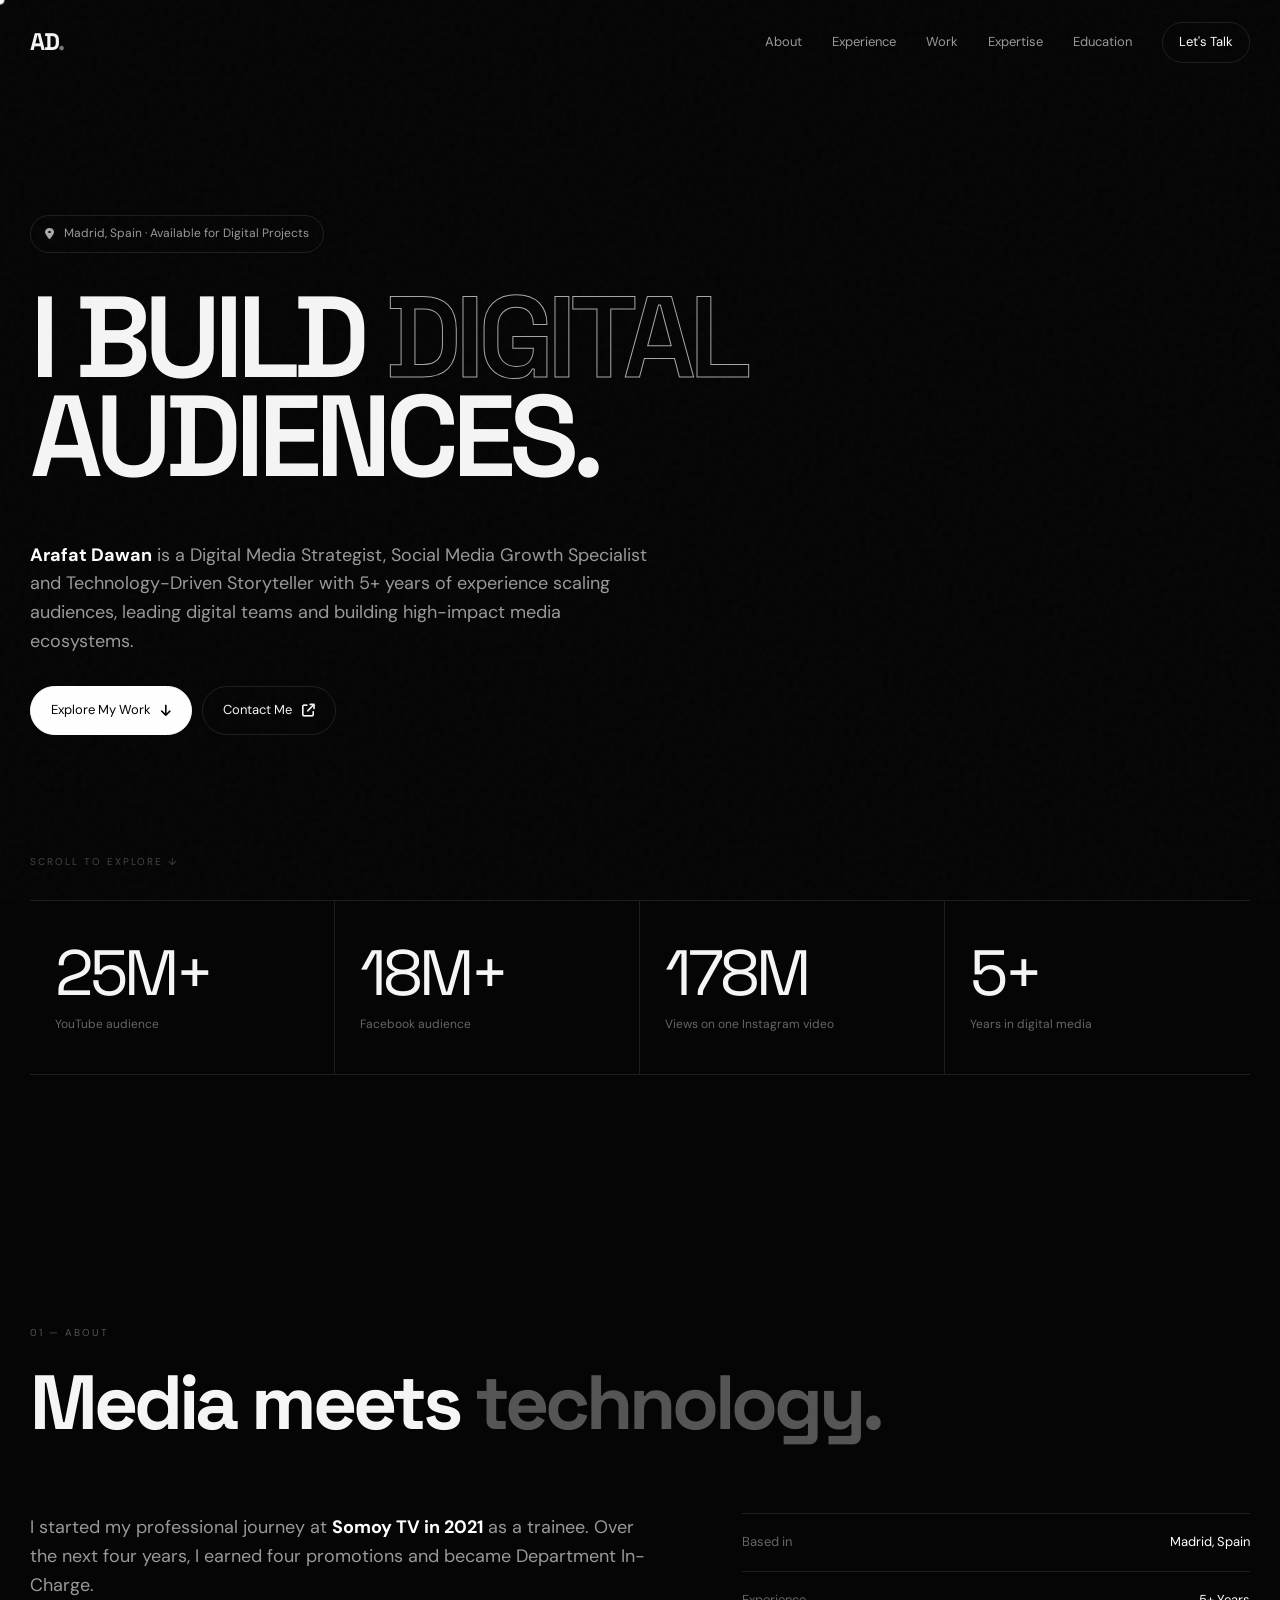
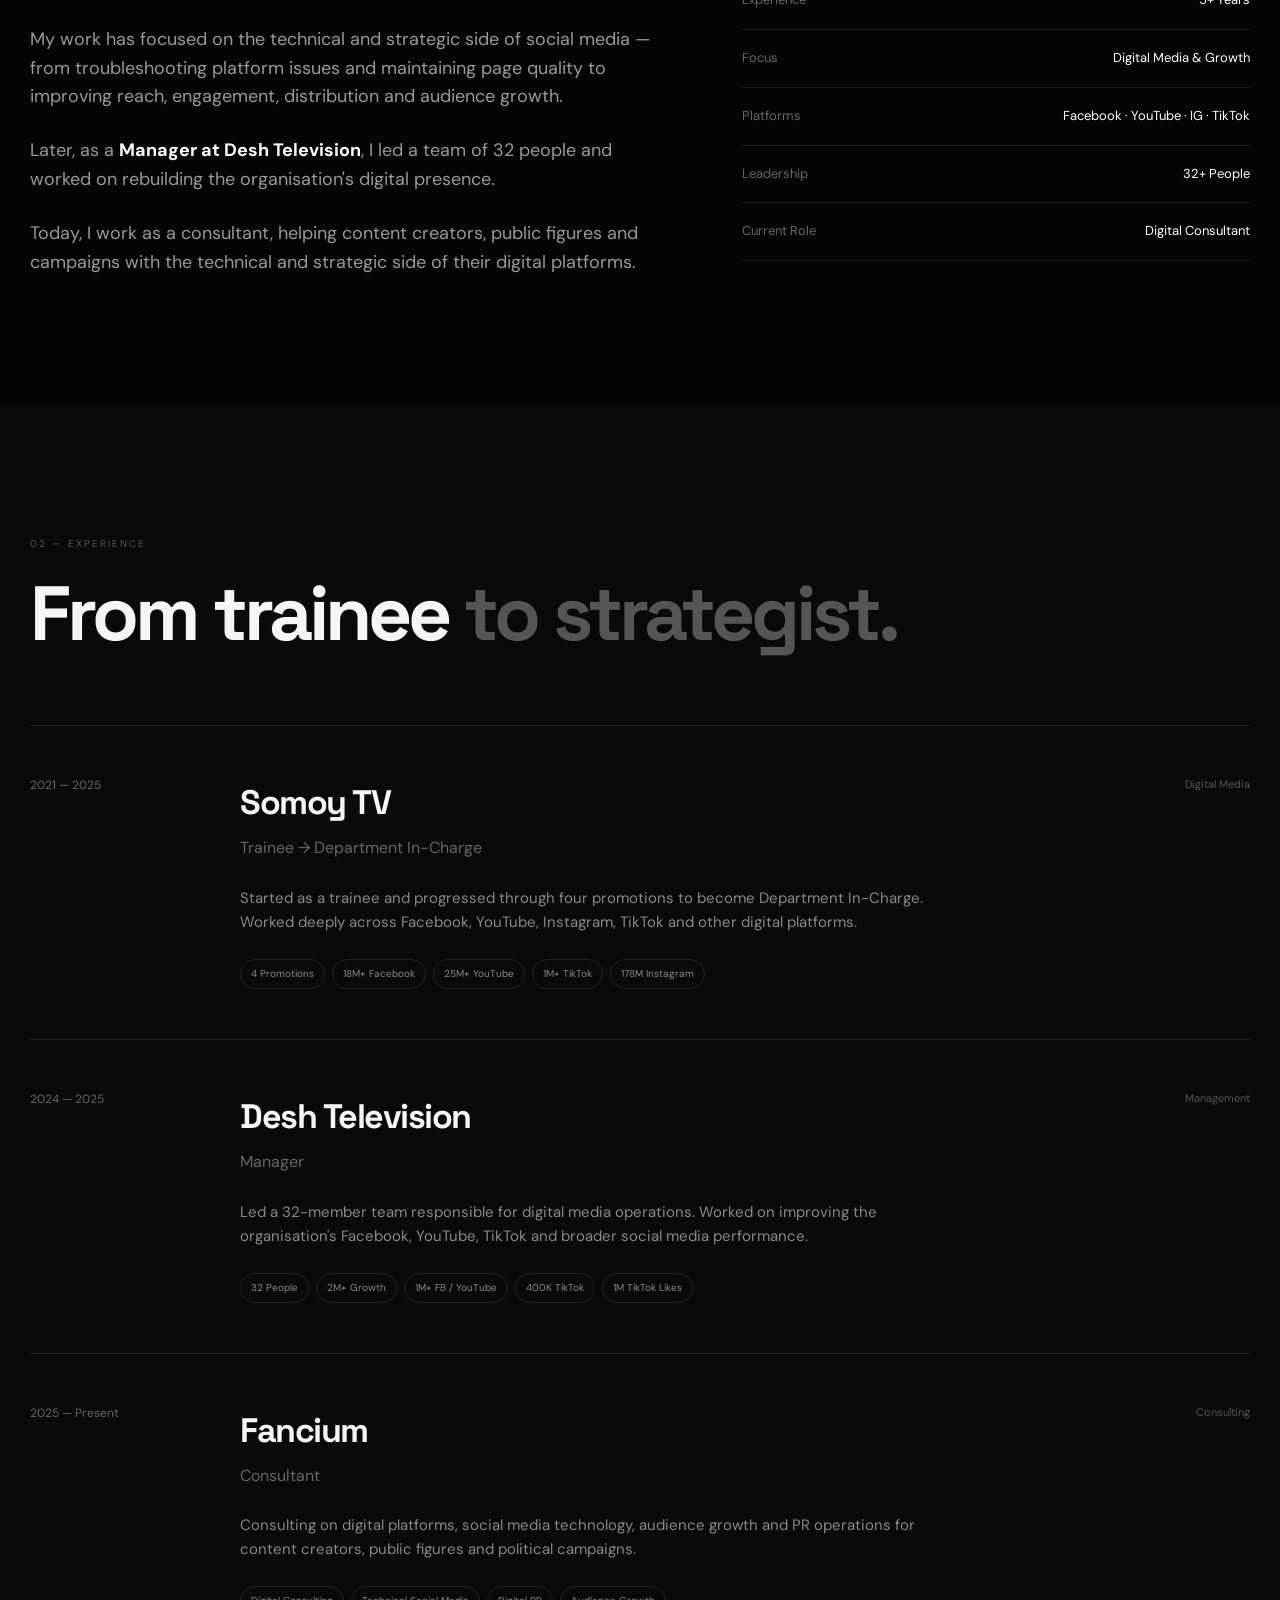
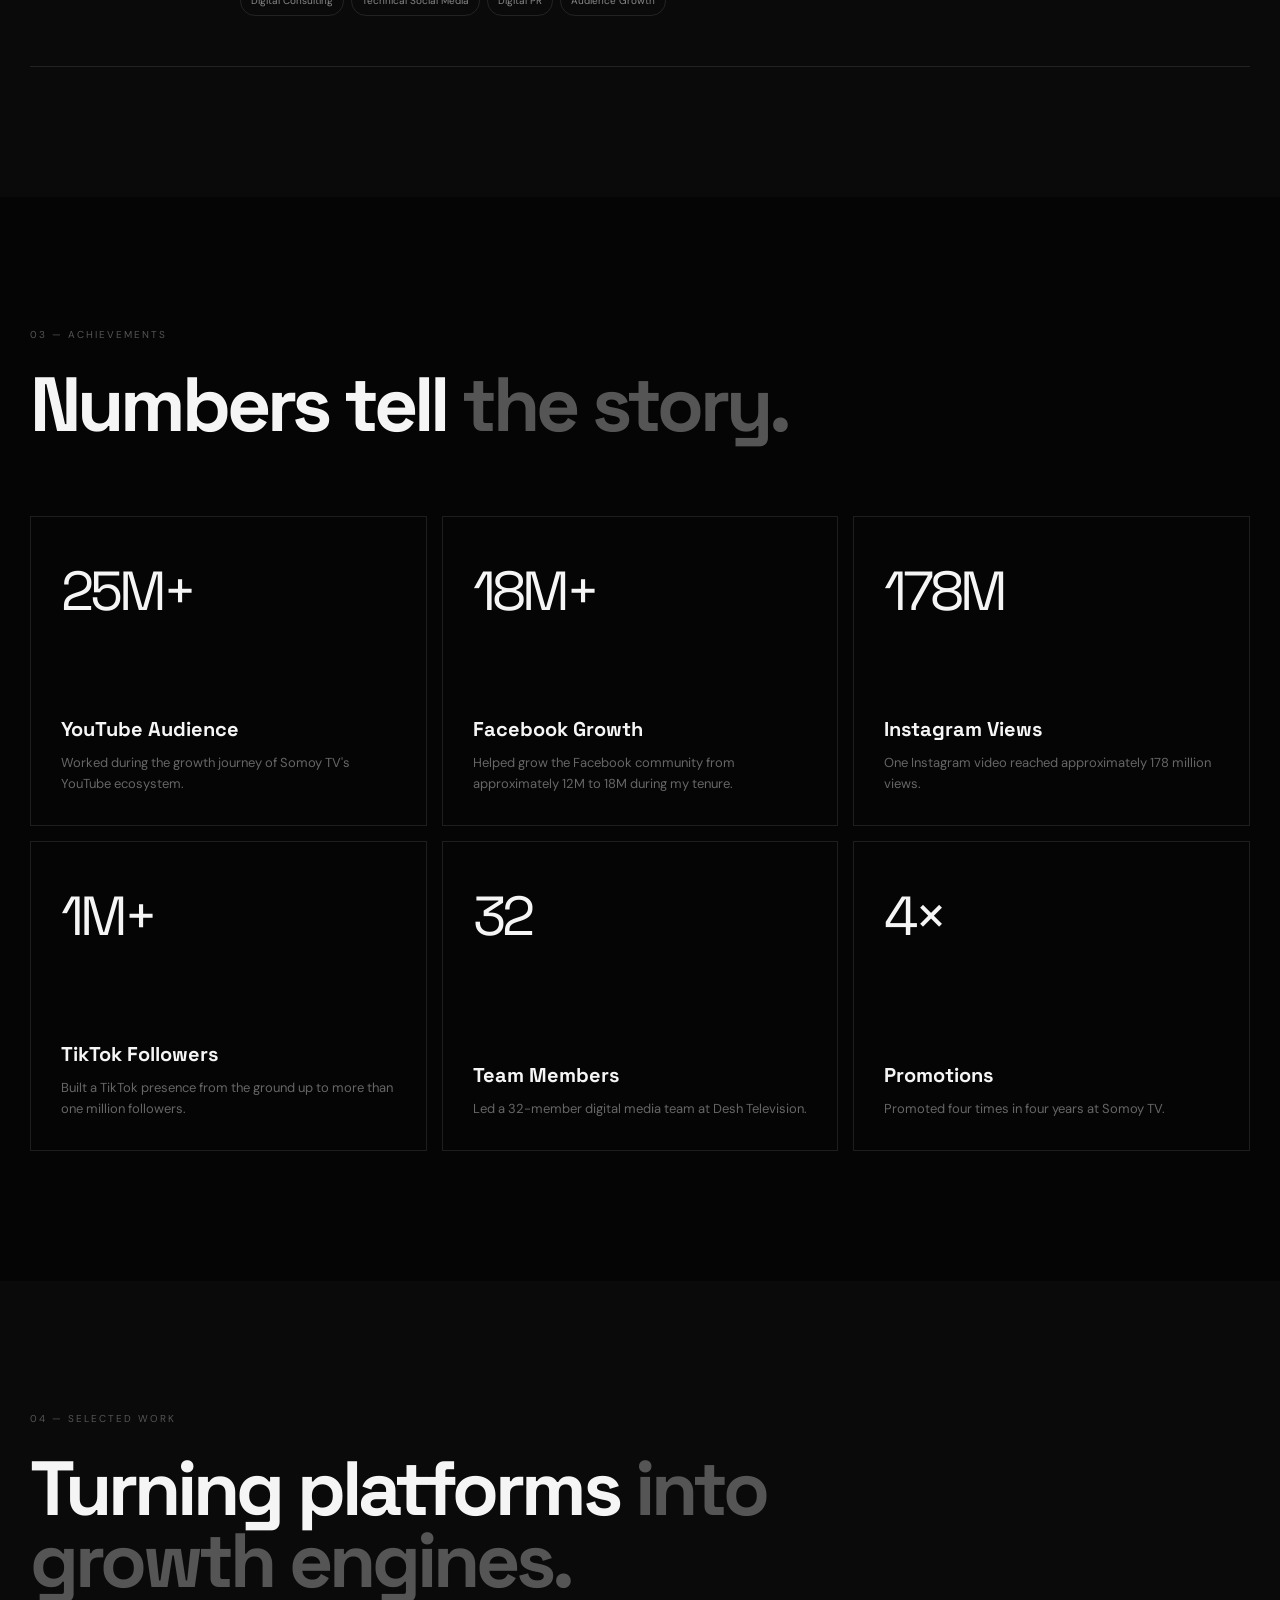
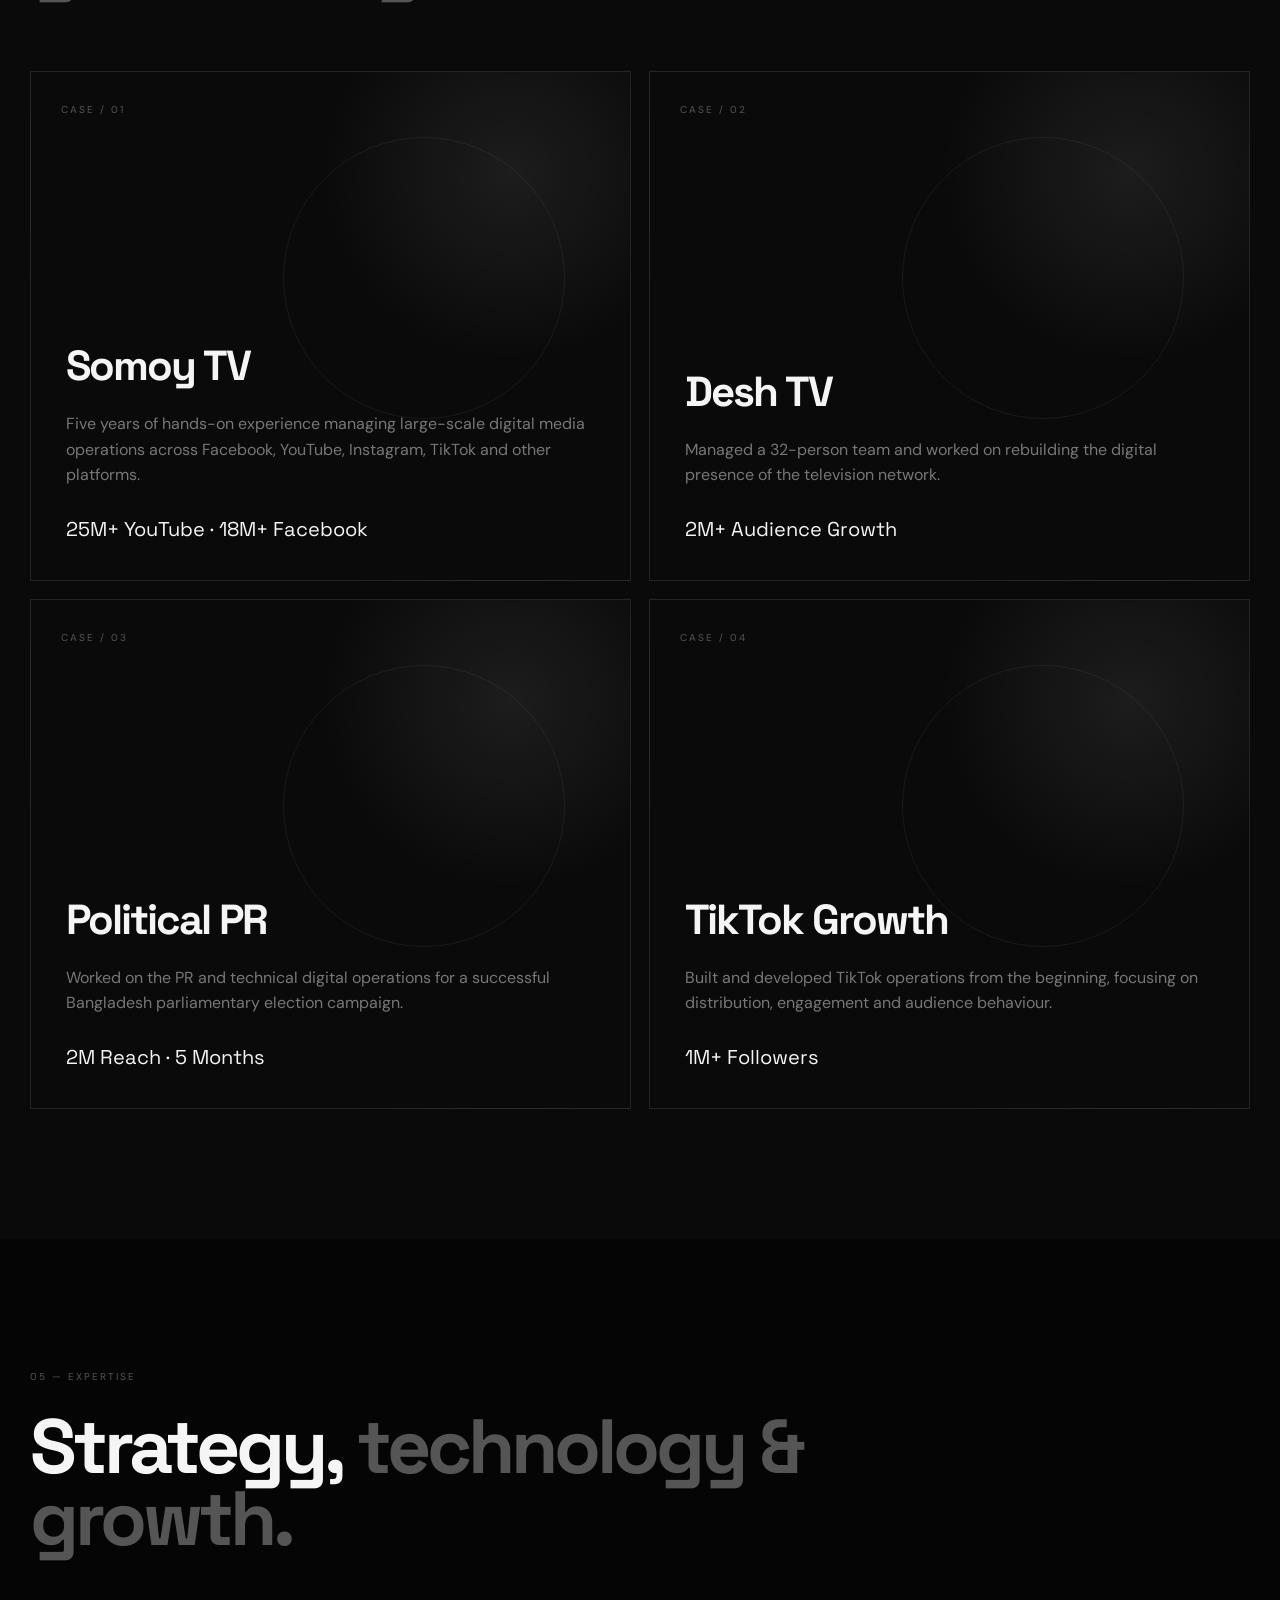
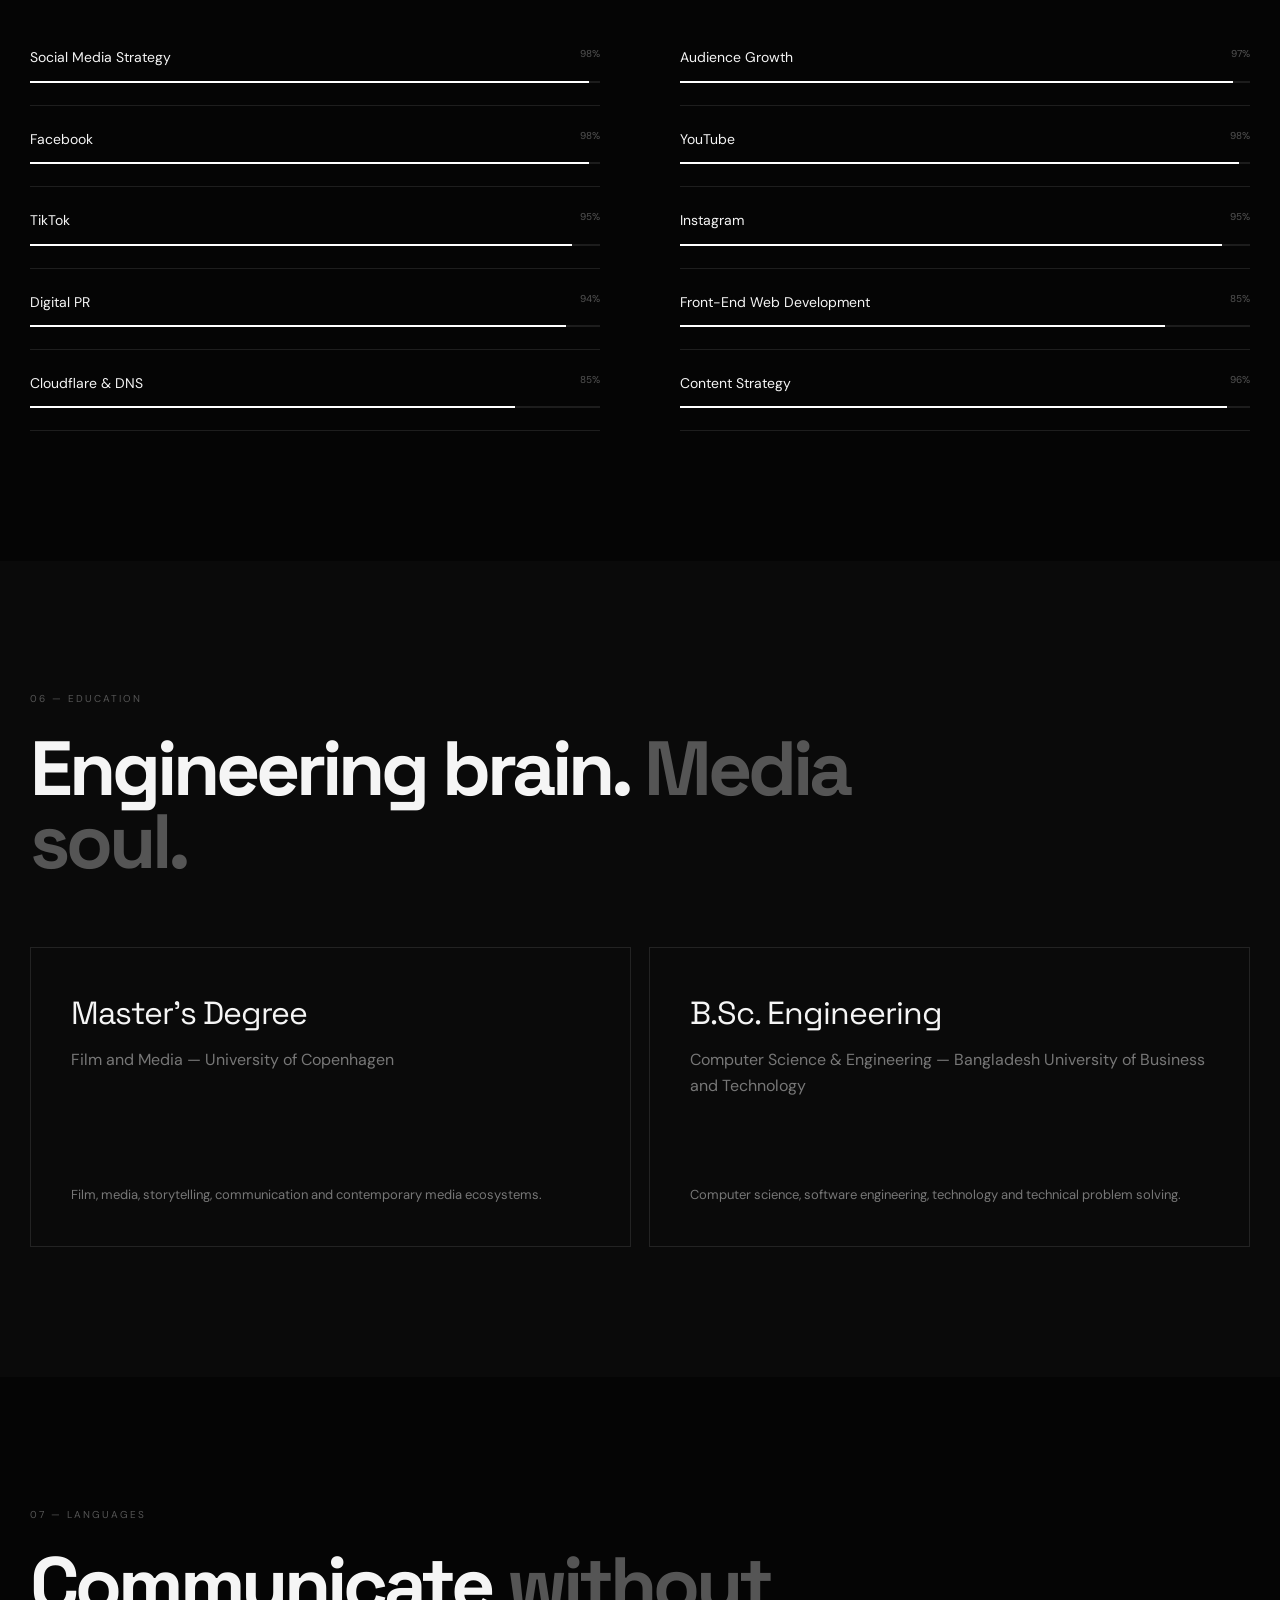
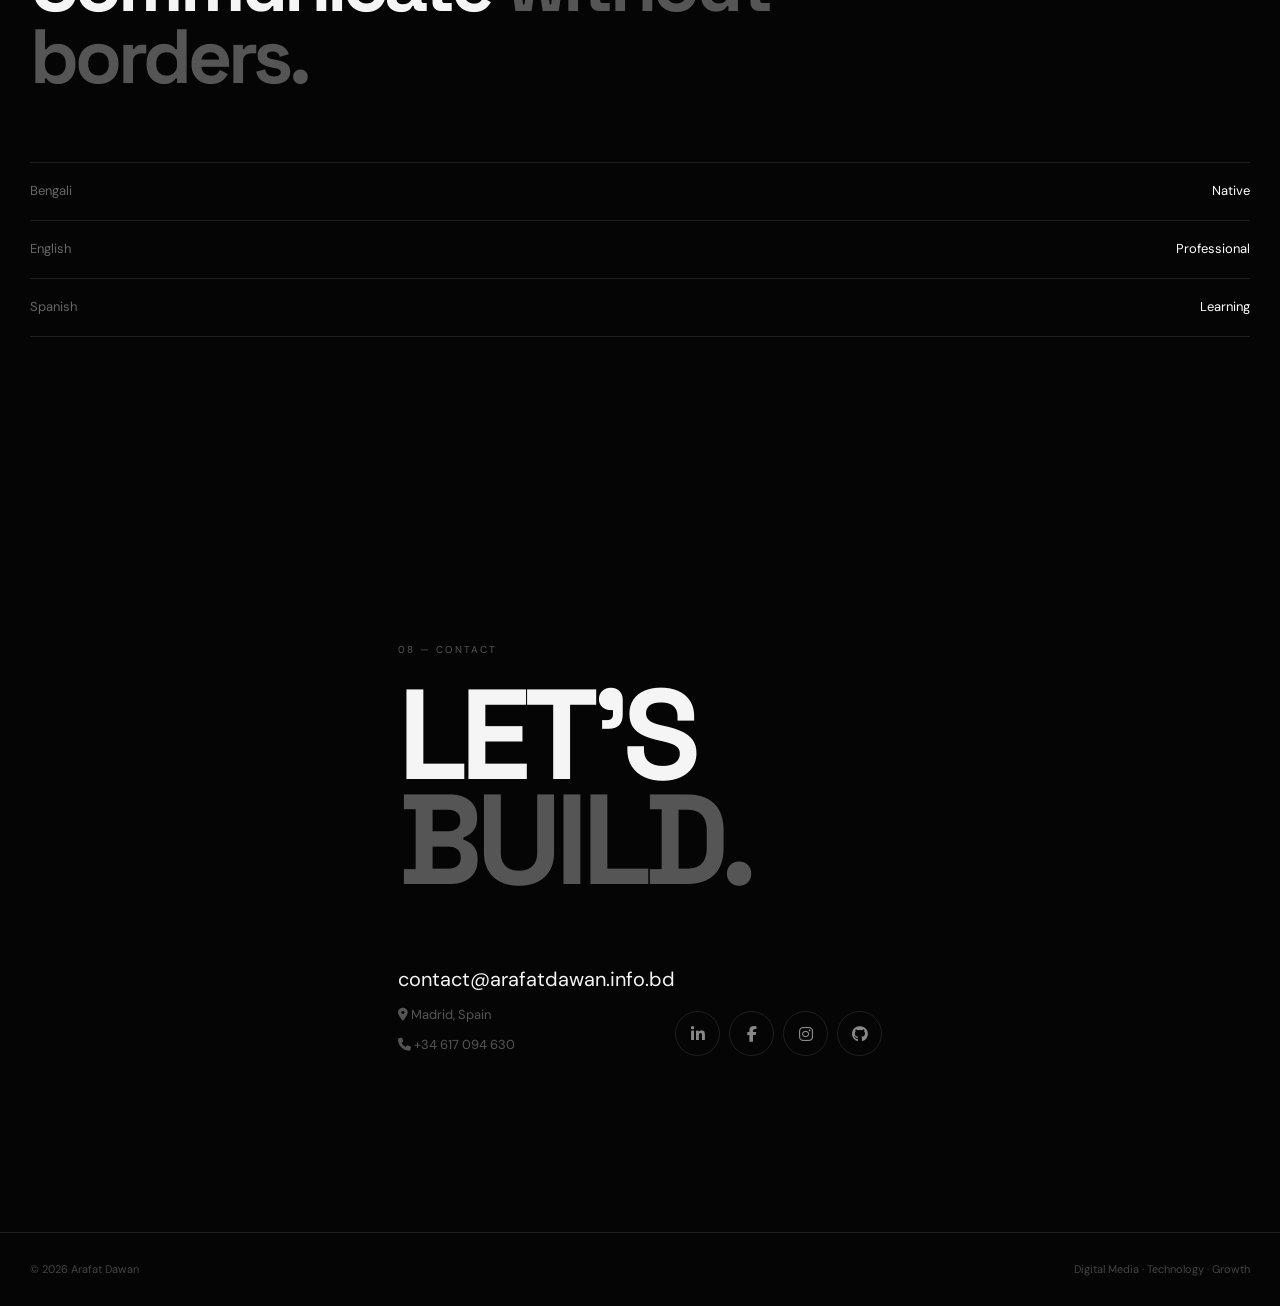
==== index.html @ 48aac0c9 "index.html" ====
<!DOCTYPE html>
<html lang="en">
<head>
    <meta charset="UTF-8">
    <meta name="viewport" content="width=device-width, initial-scale=1.0">

    <title>Arafat Dawan — Digital Media Strategist</title>

    <meta name="description" content="Arafat Dawan — Digital Media Strategist, Social Media Growth Specialist and Technology-Driven Storyteller based in Madrid, Spain.">

    <meta name="author" content="Arafat Dawan">

    <meta property="og:title" content="Arafat Dawan — Digital Media Strategist">
    <meta property="og:description" content="Digital Media Strategist & Technology-Driven Storyteller with 5+ years of experience in digital media, social growth, PR and audience development.">
    <meta property="og:url" content="https://arafatdawan.info.bd">
    <meta property="og:type" content="website">

    <meta name="theme-color" content="#050505">

    <link rel="canonical" href="https://arafatdawan.info.bd">

    <!-- Fonts -->
    <link rel="preconnect" href="https://fonts.googleapis.com">
    <link rel="preconnect" href="https://fonts.gstatic.com" crossorigin>

    <link href="https://fonts.googleapis.com/css2?family=DM+Sans:wght@400;500;600;700&family=Space+Grotesk:wght@400;500;600;700&display=swap" rel="stylesheet">

    <!-- Icons -->
    <link rel="stylesheet" href="https://cdnjs.cloudflare.com/ajax/libs/font-awesome/6.5.2/css/all.min.css">


<style>

/* =========================================================
   GLOBAL
========================================================= */

* {
    margin: 0;
    padding: 0;
    box-sizing: border-box;
}

html {
    scroll-behavior: smooth;
}

body {
    background: #050505;
    color: #f5f5f5;
    font-family: "DM Sans", sans-serif;
    overflow-x: hidden;
    line-height: 1.6;
}

a {
    color: inherit;
    text-decoration: none;
}

button {
    font-family: inherit;
}

::selection {
    background: #fff;
    color: #000;
}

:root {
    --bg: #050505;
    --surface: #0d0d0d;
    --surface2: #111;
    --border: rgba(255,255,255,.10);
    --muted: #888;
    --dim: #555;
    --max: 1280px;
}


/* =========================================================
   NOISE
========================================================= */

body::before {
    content: "";
    position: fixed;
    inset: 0;

    pointer-events: none;

    opacity: .025;

    z-index: 9999;

    background-image:
        url("data:image/svg+xml,%3Csvg viewBox='0 0 180 180' xmlns='http://www.w3.org/2000/svg'%3E%3Cfilter id='n'%3E%3CfeTurbulence type='fractalNoise' baseFrequency='.9' numOctaves='4' stitchTiles='stitch'/%3E%3C/filter%3E%3Crect width='100%25' height='100%25' filter='url(%23n)'/%3E%3C/svg%3E");
}


/* =========================================================
   CUSTOM CURSOR
========================================================= */

.cursor {
    position: fixed;

    width: 9px;
    height: 9px;

    background: white;

    border-radius: 50%;

    pointer-events: none;

    z-index: 10000;

    transform: translate(-50%, -50%);

    mix-blend-mode: difference;
}

@media(max-width: 900px) {
    .cursor {
        display: none;
    }
}


/* =========================================================
   NAVBAR
========================================================= */

nav {
    position: fixed;

    top: 0;
    left: 0;

    width: 100%;

    z-index: 1000;

    padding: 22px 30px;

    transition: .4s ease;
}

nav.scrolled {
    background: rgba(5,5,5,.82);

    backdrop-filter: blur(20px);

    border-bottom: 1px solid var(--border);
}

.nav-inner {
    max-width: var(--max);

    margin: auto;

    display: flex;

    justify-content: space-between;

    align-items: center;
}

.logo {
    font-family: "Space Grotesk";

    font-size: 24px;

    font-weight: 700;

    letter-spacing: -1.5px;
}

.logo span {
    color: #777;
}

.nav-links {
    display: flex;

    align-items: center;

    gap: 30px;
}

.nav-links a {
    color: #999;

    font-size: 13px;

    transition: .3s;
}

.nav-links a:hover {
    color: white;
}

.nav-contact {
    border: 1px solid var(--border);

    padding: 9px 16px;

    border-radius: 100px;

    color: white !important;
}

.nav-contact:hover {
    background: white;

    color: black !important;
}

.menu-btn {
    display: none;

    background: none;

    border: 0;

    color: white;

    font-size: 22px;
}


/* =========================================================
   HERO
========================================================= */

.hero {
    min-height: 100vh;

    display: flex;

    align-items: center;

    padding: 150px 30px 100px;

    position: relative;
}

.hero-inner {
    width: 100%;

    max-width: var(--max);

    margin: auto;
}

.location {
    display: inline-flex;

    align-items: center;

    gap: 10px;

    border: 1px solid var(--border);

    padding: 8px 14px;

    border-radius: 100px;

    color: #999;

    font-size: 12px;

    margin-bottom: 35px;
}

.location i {
    color: #aaa;
}

.hero h1 {
    font-family: "Space Grotesk";

    font-weight: 600;

    font-size: clamp(60px, 9vw, 135px);

    line-height: .86;

    letter-spacing: -7px;

    max-width: 1100px;
}

.outline {
    color: transparent;

    -webkit-text-stroke: 1px rgba(255,255,255,.65);
}

.hero-sub {
    margin-top: 55px;

    max-width: 620px;

    color: #999;

    font-size: 18px;
}

.hero-sub strong {
    color: white;
}

.hero-buttons {
    margin-top: 30px;

    display: flex;

    gap: 10px;

    flex-wrap: wrap;
}

.btn {
    display: inline-flex;

    align-items: center;

    gap: 10px;

    padding: 13px 20px;

    border-radius: 100px;

    border: 1px solid var(--border);

    font-size: 13px;

    transition: .3s;
}

.btn-primary {
    background: white;

    color: black;

    border-color: white;
}

.btn-primary:hover {
    transform: translateY(-3px);
}

.btn-secondary:hover {
    background: #111;
}

.scroll {
    position: absolute;

    bottom: 30px;

    left: 30px;

    color: #444;

    font-size: 10px;

    letter-spacing: 2px;

    text-transform: uppercase;
}


/* =========================================================
   STATS
========================================================= */

.stats {
    padding: 0 30px 120px;
}

.stats-grid {
    max-width: var(--max);

    margin: auto;

    display: grid;

    grid-template-columns: repeat(4,1fr);

    border-top: 1px solid var(--border);

    border-bottom: 1px solid var(--border);
}

.stat {
    padding: 40px 25px;

    border-right: 1px solid var(--border);
}

.stat:last-child {
    border-right: none;
}

.stat-number {
    font-family: "Space Grotesk";

    font-size: clamp(38px,5vw,65px);

    letter-spacing: -4px;

    line-height: 1;
}

.stat-label {
    margin-top: 10px;

    color: #666;

    font-size: 12px;
}


/* =========================================================
   SECTIONS
========================================================= */

section {
    padding: 130px 30px;
}

.container {
    max-width: var(--max);

    margin: auto;
}

.section-label {
    color: #555;

    font-size: 10px;

    letter-spacing: 2px;

    text-transform: uppercase;

    margin-bottom: 25px;
}

.section-title {
    font-family: "Space Grotesk";

    font-size: clamp(45px,6vw,82px);

    line-height: .94;

    letter-spacing: -4px;

    max-width: 950px;
}

.section-title span {
    color: #555;
}


/* =========================================================
   ABOUT
========================================================= */

.about-grid {
    margin-top: 75px;

    display: grid;

    grid-template-columns: 1.1fr .9fr;

    gap: 90px;
}

.about-text {
    color: #999;

    font-size: 18px;

    max-width: 650px;
}

.about-text p + p {
    margin-top: 25px;
}

.about-text strong {
    color: white;
}

.about-list {
    border-top: 1px solid var(--border);
}

.about-item {
    display: flex;

    justify-content: space-between;

    padding: 18px 0;

    border-bottom: 1px solid var(--border);

    color: #666;

    font-size: 13px;
}

.about-item span:last-child {
    color: white;

    text-align: right;
}


/* =========================================================
   EXPERIENCE
========================================================= */

.experience {
    background: #0a0a0a;
}

.timeline {
    margin-top: 75px;

    border-top: 1px solid var(--border);
}

.job {
    display: grid;

    grid-template-columns: 170px 1fr 150px;

    gap: 40px;

    padding: 50px 0;

    border-bottom: 1px solid var(--border);

    transition: .4s;
}

.job:hover {
    background: rgba(255,255,255,.015);

    padding-left: 20px;

    padding-right: 20px;
}

.job-year {
    color: #666;

    font-size: 12px;
}

.job-title {
    font-family: "Space Grotesk";

    font-size: 34px;

    letter-spacing: -1.5px;
}

.job-company {
    color: #666;

    margin-top: 5px;
}

.job-description {
    max-width: 700px;

    color: #888;

    margin-top: 25px;

    font-size: 15px;
}

.job-tags {
    display: flex;

    gap: 7px;

    flex-wrap: wrap;

    margin-top: 25px;
}

.tag {
    border: 1px solid var(--border);

    padding: 6px 10px;

    border-radius: 100px;

    font-size: 10px;

    color: #888;
}

.job-type {
    text-align: right;

    color: #555;

    font-size: 11px;
}


/* =========================================================
   ACHIEVEMENTS
========================================================= */

.achievement-grid {
    margin-top: 75px;

    display: grid;

    grid-template-columns: repeat(3,1fr);

    gap: 15px;
}

.achievement {
    min-height: 310px;

    padding: 30px;

    border: 1px solid var(--border);

    transition: .4s;

    display: flex;

    flex-direction: column;

    justify-content: space-between;
}

.achievement:hover {
    background: #101010;

    transform: translateY(-7px);
}

.achievement-number {
    font-family: "Space Grotesk";

    font-size: 55px;

    letter-spacing: -4px;
}

.achievement h3 {
    font-family: "Space Grotesk";

    font-size: 20px;
}

.achievement p {
    color: #666;

    font-size: 13px;

    margin-top: 8px;
}


/* =========================================================
   CASE STUDIES
========================================================= */

.cases {
    background: #0a0a0a;
}

.case-grid {
    margin-top: 75px;

    display: grid;

    grid-template-columns: 1fr 1fr;

    gap: 18px;
}

.case {
    min-height: 510px;

    border: 1px solid var(--border);

    padding: 35px;

    position: relative;

    overflow: hidden;

    display: flex;

    flex-direction: column;

    justify-content: flex-end;

    background:
        radial-gradient(
            circle at 80% 20%,
            rgba(255,255,255,.08),
            transparent 30%
        );
}

.case::before {
    content: "";

    position: absolute;

    width: 280px;

    height: 280px;

    border: 1px solid rgba(255,255,255,.06);

    border-radius: 50%;

    top: 65px;

    right: 65px;
}

.case-number {
    position: absolute;

    top: 30px;

    left: 30px;

    color: #555;

    font-size: 10px;

    letter-spacing: 2px;
}

.case h3 {
    position: relative;

    font-family: "Space Grotesk";

    font-size: 42px;

    letter-spacing: -2px;
}

.case p {
    position: relative;

    max-width: 530px;

    color: #777;

    margin-top: 12px;
}

.case-result {
    position: relative;

    margin-top: 25px;

    font-family: "Space Grotesk";

    font-size: 20px;
}


/* =========================================================
   EXPERTISE
========================================================= */

.skills {
    margin-top: 70px;

    display: grid;

    grid-template-columns: 1fr 1fr;

    column-gap: 80px;
}

.skill {
    padding: 22px 0;

    border-bottom: 1px solid var(--border);
}

.skill-top {
    display: flex;

    justify-content: space-between;

    margin-bottom: 12px;
}

.skill-name {
    font-size: 14px;
}

.skill-percent {
    color: #555;

    font-size: 10px;
}

.skill-bar {
    height: 2px;

    background: #1d1d1d;
}

.skill-progress {
    height: 100%;

    width: 0;

    background: white;

    transition: width 1.5s cubic-bezier(.16,1,.3,1);
}


/* =========================================================
   EDUCATION
========================================================= */

.education {
    background: #0a0a0a;
}

.education-grid {
    margin-top: 70px;

    display: grid;

    grid-template-columns: 1fr 1fr;

    gap: 18px;
}

.education-card {
    padding: 40px;

    min-height: 300px;

    border: 1px solid var(--border);

    display: flex;

    flex-direction: column;

    justify-content: space-between;
}

.degree {
    font-family: "Space Grotesk";

    font-size: 32px;

    letter-spacing: -1px;
}

.school {
    color: #777;

    margin-top: 8px;
}

.education-description {
    color: #777;

    font-size: 13px;
}


/* =========================================================
   CONTACT
========================================================= */

.contact {
    min-height: 85vh;

    display: flex;

    align-items: center;
}

.contact-title {
    font-family: "Space Grotesk";

    font-size: clamp(65px,10vw,145px);

    line-height: .82;

    letter-spacing: -7px;
}

.contact-title span {
    color: #555;
}

.contact-bottom {
    margin-top: 70px;

    display: flex;

    justify-content: space-between;

    align-items: end;
}

.contact-info {
    display: flex;

    flex-direction: column;

    gap: 10px;
}

.contact-email {
    font-size: 20px;
}

.contact-location {
    color: #555;

    font-size: 13px;
}

.socials {
    display: flex;

    gap: 9px;
}

.social {
    width: 45px;

    height: 45px;

    display: grid;

    place-items: center;

    border: 1px solid var(--border);

    border-radius: 50%;

    color: #888;

    transition: .3s;
}

.social:hover {
    background: white;

    color: black;

    transform: translateY(-4px);
}


/* =========================================================
   FOOTER
========================================================= */

footer {
    border-top: 1px solid var(--border);

    padding: 28px 30px;

    color: #444;

    font-size: 11px;
}

.footer-inner {
    max-width: var(--max);

    margin: auto;

    display: flex;

    justify-content: space-between;
}


/* =========================================================
   ANIMATION
========================================================= */

.reveal {
    opacity: 0;

    transform: translateY(35px);

    transition:
        opacity .9s ease,
        transform .9s cubic-bezier(.16,1,.3,1);
}

.reveal.active {
    opacity: 1;

    transform: translateY(0);
}


/* =========================================================
   RESPONSIVE
========================================================= */

@media(max-width: 900px) {

    nav {
        padding: 18px 20px;
    }

    .nav-links {
        position: fixed;

        top: 70px;

        left: 20px;
        right: 20px;

        padding: 25px;

        background: #101010;

        border: 1px solid var(--border);

        border-radius: 12px;

        display: none;

        flex-direction: column;

        align-items: flex-start;
    }

    .nav-links.active {
        display: flex;
    }

    .menu-btn {
        display: block;
    }

    .hero {
        padding-left: 20px;
        padding-right: 20px;
    }

    .hero h1 {
        letter-spacing: -4px;
    }

    section {
        padding-left: 20px;
        padding-right: 20px;
    }

    .stats {
        padding-left: 20px;
        padding-right: 20px;
    }

    .stats-grid {
        grid-template-columns: 1fr 1fr;
    }

    .stat:nth-child(2) {
        border-right: none;
    }

    .stat:nth-child(-n+2) {
        border-bottom: 1px solid var(--border);
    }

    .about-grid {
        grid-template-columns: 1fr;

        gap: 50px;
    }

    .job {
        grid-template-columns: 1fr;

        gap: 15px;
    }

    .job-type {
        text-align: left;
    }

    .achievement-grid {
        grid-template-columns: 1fr 1fr;
    }

    .skills {
        grid-template-columns: 1fr;
    }

    .education-grid {
        grid-template-columns: 1fr;
    }

    .contact-bottom {
        flex-direction: column;

        align-items: flex-start;

        gap: 35px;
    }
}


@media(max-width: 600px) {

    .hero h1 {
        font-size: 59px;
    }

    .section-title {
        font-size: 46px;
    }

    .stats-grid {
        grid-template-columns: 1fr;
    }

    .stat {
        border-right: none;

        border-bottom: 1px solid var(--border);
    }

    .stat:last-child {
        border-bottom: none;
    }

    .achievement-grid {
        grid-template-columns: 1fr;
    }

    .case-grid {
        grid-template-columns: 1fr;
    }

    .case {
        min-height: 430px;
    }

    .case h3 {
        font-size: 34px;
    }

    .contact-title {
        font-size: 72px;

        letter-spacing: -4px;
    }

    .footer-inner {
        flex-direction: column;

        gap: 10px;
    }
}

</style>
</head>


<body>

<!-- CURSOR -->
<div class="cursor"></div>


<!-- =========================================================
     NAV
========================================================= -->

<nav id="navbar">

    <div class="nav-inner">

        <a href="#top" class="logo">
            AD<span>.</span>
        </a>

        <div class="nav-links" id="navLinks">

            <a href="#about">About</a>

            <a href="#experience">Experience</a>

            <a href="#work">Work</a>

            <a href="#expertise">Expertise</a>

            <a href="#education">Education</a>

            <a href="#contact" class="nav-contact">
                Let's Talk
            </a>

        </div>

        <button class="menu-btn" id="menuBtn">
            <i class="fa-solid fa-bars"></i>
        </button>

    </div>

</nav>



<main id="top">


<!-- =========================================================
     HERO
========================================================= -->

<section class="hero">

    <div class="hero-inner">

        <div class="location reveal">

            <i class="fa-solid fa-location-dot"></i>

            Madrid, Spain · Available for Digital Projects

        </div>


        <h1 class="reveal">

            I BUILD

            <span class="outline">
                DIGITAL
            </span>

            AUDIENCES.

        </h1>


        <div class="hero-sub reveal">

            <strong>Arafat Dawan</strong> is a Digital Media Strategist,
            Social Media Growth Specialist and Technology-Driven Storyteller
            with 5+ years of experience scaling audiences, leading digital
            teams and building high-impact media ecosystems.

        </div>


        <div class="hero-buttons reveal">

            <a href="#work" class="btn btn-primary">

                Explore My Work

                <i class="fa-solid fa-arrow-down"></i>

            </a>


            <a href="mailto:contact@arafatdawan.info.bd" class="btn">

                Contact Me

                <i class="fa-solid fa-arrow-up-right-from-square"></i>

            </a>

        </div>

    </div>


    <div class="scroll">
        Scroll to explore ↓
    </div>

</section>



<!-- =========================================================
     STATS
========================================================= -->

<section class="stats">

    <div class="stats-grid">


        <div class="stat reveal">

            <div class="stat-number">
                25M+
            </div>

            <div class="stat-label">
                YouTube audience
            </div>

        </div>


        <div class="stat reveal">

            <div class="stat-number">
                18M+
            </div>

            <div class="stat-label">
                Facebook audience
            </div>

        </div>


        <div class="stat reveal">

            <div class="stat-number">
                178M
            </div>

            <div class="stat-label">
                Views on one Instagram video
            </div>

        </div>


        <div class="stat reveal">

            <div class="stat-number">
                5+
            </div>

            <div class="stat-label">
                Years in digital media
            </div>

        </div>

    </div>

</section>



<!-- =========================================================
     ABOUT
========================================================= -->

<section id="about">

    <div class="container">

        <div class="section-label reveal">
            01 — About
        </div>


        <h2 class="section-title reveal">

            Media meets
            <span>technology.</span>

        </h2>


        <div class="about-grid">


            <div class="about-text reveal">

                <p>
                    I started my professional journey at
                    <strong>Somoy TV in 2021</strong> as a trainee.
                    Over the next four years, I earned four promotions
                    and became Department In-Charge.
                </p>

                <p>
                    My work has focused on the technical and strategic
                    side of social media — from troubleshooting platform
                    issues and maintaining page quality to improving
                    reach, engagement, distribution and audience growth.
                </p>

                <p>
                    Later, as a <strong>Manager at Desh Television</strong>,
                    I led a team of 32 people and worked on rebuilding
                    the organisation's digital presence.
                </p>

                <p>
                    Today, I work as a consultant, helping content creators,
                    public figures and campaigns with the technical and
                    strategic side of their digital platforms.
                </p>

            </div>


            <div class="about-list reveal">


                <div class="about-item">

                    <span>Based in</span>

                    <span>Madrid, Spain</span>

                </div>


                <div class="about-item">

                    <span>Experience</span>

                    <span>5+ Years</span>

                </div>


                <div class="about-item">

                    <span>Focus</span>

                    <span>Digital Media & Growth</span>

                </div>


                <div class="about-item">

                    <span>Platforms</span>

                    <span>Facebook · YouTube · IG · TikTok</span>

                </div>


                <div class="about-item">

                    <span>Leadership</span>

                    <span>32+ People</span>

                </div>


                <div class="about-item">

                    <span>Current Role</span>

                    <span>Digital Consultant</span>

                </div>


            </div>

        </div>

    </div>

</section>



<!-- =========================================================
     EXPERIENCE
========================================================= -->

<section id="experience" class="experience">

    <div class="container">

        <div class="section-label reveal">
            02 — Experience
        </div>


        <h2 class="section-title reveal">

            From trainee
            <span>to strategist.</span>

        </h2>


        <div class="timeline">


            <!-- SOMOY -->

            <article class="job reveal">

                <div class="job-year">
                    2021 — 2025
                </div>


                <div>

                    <h3 class="job-title">
                        Somoy TV
                    </h3>

                    <div class="job-company">
                        Trainee → Department In-Charge
                    </div>


                    <p class="job-description">

                        Started as a trainee and progressed through
                        four promotions to become Department In-Charge.
                        Worked deeply across Facebook, YouTube,
                        Instagram, TikTok and other digital platforms.

                    </p>


                    <div class="job-tags">

                        <span class="tag">
                            4 Promotions
                        </span>

                        <span class="tag">
                            18M+ Facebook
                        </span>

                        <span class="tag">
                            25M+ YouTube
                        </span>

                        <span class="tag">
                            1M+ TikTok
                        </span>

                        <span class="tag">
                            178M Instagram
                        </span>

                    </div>

                </div>


                <div class="job-type">
                    Digital Media
                </div>

            </article>



            <!-- DESH -->

            <article class="job reveal">

                <div class="job-year">
                    2024 — 2025
                </div>


                <div>

                    <h3 class="job-title">
                        Desh Television
                    </h3>

                    <div class="job-company">
                        Manager
                    </div>


                    <p class="job-description">

                        Led a 32-member team responsible for digital
                        media operations. Worked on improving the
                        organisation's Facebook, YouTube, TikTok and
                        broader social media performance.

                    </p>


                    <div class="job-tags">

                        <span class="tag">
                            32 People
                        </span>

                        <span class="tag">
                            2M+ Growth
                        </span>

                        <span class="tag">
                            1M+ FB / YouTube
                        </span>

                        <span class="tag">
                            400K TikTok
                        </span>

                        <span class="tag">
                            1M TikTok Likes
                        </span>

                    </div>

                </div>


                <div class="job-type">
                    Management
                </div>

            </article>



            <!-- FANCIUM -->

            <article class="job reveal">

                <div class="job-year">
                    2025 — Present
                </div>


                <div>

                    <h3 class="job-title">
                        Fancium
                    </h3>

                    <div class="job-company">
                        Consultant
                    </div>


                    <p class="job-description">

                        Consulting on digital platforms, social media
                        technology, audience growth and PR operations
                        for content creators, public figures and
                        political campaigns.

                    </p>


                    <div class="job-tags">

                        <span class="tag">
                            Digital Consulting
                        </span>

                        <span class="tag">
                            Technical Social Media
                        </span>

                        <span class="tag">
                            Digital PR
                        </span>

                        <span class="tag">
                            Audience Growth
                        </span>

                    </div>

                </div>


                <div class="job-type">
                    Consulting
                </div>

            </article>

        </div>

    </div>

</section>



<!-- =========================================================
     ACHIEVEMENTS
========================================================= -->

<section>

    <div class="container">

        <div class="section-label reveal">
            03 — Achievements
        </div>


        <h2 class="section-title reveal">

            Numbers tell
            <span>the story.</span>

        </h2>


        <div class="achievement-grid">


            <div class="achievement reveal">

                <div class="achievement-number">
                    25M+
                </div>

                <div>

                    <h3>
                        YouTube Audience
                    </h3>

                    <p>
                        Worked during the growth journey of
                        Somoy TV's YouTube ecosystem.
                    </p>

                </div>

            </div>


            <div class="achievement reveal">

                <div class="achievement-number">
                    18M+
                </div>

                <div>

                    <h3>
                        Facebook Growth
                    </h3>

                    <p>
                        Helped grow the Facebook community from
                        approximately 12M to 18M during my tenure.
                    </p>

                </div>

            </div>


            <div class="achievement reveal">

                <div class="achievement-number">
                    178M
                </div>

                <div>

                    <h3>
                        Instagram Views
                    </h3>

                    <p>
                        One Instagram video reached approximately
                        178 million views.
                    </p>

                </div>

            </div>


            <div class="achievement reveal">

                <div class="achievement-number">
                    1M+
                </div>

                <div>

                    <h3>
                        TikTok Followers
                    </h3>

                    <p>
                        Built a TikTok presence from the ground up
                        to more than one million followers.
                    </p>

                </div>

            </div>


            <div class="achievement reveal">

                <div class="achievement-number">
                    32
                </div>

                <div>

                    <h3>
                        Team Members
                    </h3>

                    <p>
                        Led a 32-member digital media team at
                        Desh Television.
                    </p>

                </div>

            </div>


            <div class="achievement reveal">

                <div class="achievement-number">
                    4×
                </div>

                <div>

                    <h3>
                        Promotions
                    </h3>

                    <p>
                        Promoted four times in four years at
                        Somoy TV.
                    </p>

                </div>

            </div>


        </div>

    </div>

</section>



<!-- =========================================================
     CASE STUDIES
========================================================= -->

<section id="work" class="cases">

    <div class="container">

        <div class="section-label reveal">
            04 — Selected Work
        </div>


        <h2 class="section-title reveal">

            Turning platforms
            <span>into growth engines.</span>

        </h2>


        <div class="case-grid">


            <article class="case reveal">

                <span class="case-number">
                    CASE / 01
                </span>

                <div>

                    <h3>
                        Somoy TV
                    </h3>

                    <p>
                        Five years of hands-on experience managing
                        large-scale digital media operations across
                        Facebook, YouTube, Instagram, TikTok and
                        other platforms.
                    </p>

                    <div class="case-result">
                        25M+ YouTube · 18M+ Facebook
                    </div>

                </div>

            </article>


            <article class="case reveal">

                <span class="case-number">
                    CASE / 02
                </span>

                <div>

                    <h3>
                        Desh TV
                    </h3>

                    <p>
                        Managed a 32-person team and worked on
                        rebuilding the digital presence of the
                        television network.
                    </p>

                    <div class="case-result">
                        2M+ Audience Growth
                    </div>

                </div>

            </article>


            <article class="case reveal">

                <span class="case-number">
                    CASE / 03
                </span>

                <div>

                    <h3>
                        Political PR
                    </h3>

                    <p>
                        Worked on the PR and technical digital
                        operations for a successful Bangladesh
                        parliamentary election campaign.
                    </p>

                    <div class="case-result">
                        2M Reach · 5 Months
                    </div>

                </div>

            </article>


            <article class="case reveal">

                <span class="case-number">
                    CASE / 04
                </span>

                <div>

                    <h3>
                        TikTok Growth
                    </h3>

                    <p>
                        Built and developed TikTok operations from
                        the beginning, focusing on distribution,
                        engagement and audience behaviour.
                    </p>

                    <div class="case-result">
                        1M+ Followers
                    </div>

                </div>

            </article>

        </div>

    </div>

</section>



<!-- =========================================================
     EXPERTISE
========================================================= -->

<section id="expertise">

    <div class="container">

        <div class="section-label reveal">
            05 — Expertise
        </div>


        <h2 class="section-title reveal">

            Strategy,
            <span>technology & growth.</span>

        </h2>


        <div class="skills">


            <div class="skill reveal">

                <div class="skill-top">

                    <span class="skill-name">
                        Social Media Strategy
                    </span>

                    <span class="skill-percent">
                        98%
                    </span>

                </div>

                <div class="skill-bar">

                    <div
                        class="skill-progress"
                        data-width="98%">
                    </div>

                </div>

            </div>


            <div class="skill reveal">

                <div class="skill-top">

                    <span class="skill-name">
                        Audience Growth
                    </span>

                    <span class="skill-percent">
                        97%
                    </span>

                </div>

                <div class="skill-bar">

                    <div
                        class="skill-progress"
                        data-width="97%">
                    </div>

                </div>

            </div>


            <div class="skill reveal">

                <div class="skill-top">

                    <span class="skill-name">
                        Facebook
                    </span>

                    <span class="skill-percent">
                        98%
                    </span>

                </div>

                <div class="skill-bar">

                    <div
                        class="skill-progress"
                        data-width="98%">
                    </div>

                </div>

            </div>


            <div class="skill reveal">

                <div class="skill-top">

                    <span class="skill-name">
                        YouTube
                    </span>

                    <span class="skill-percent">
                        98%
                    </span>

                </div>

                <div class="skill-bar">

                    <div
                        class="skill-progress"
                        data-width="98%">
                    </div>

                </div>

            </div>


            <div class="skill reveal">

                <div class="skill-top">

                    <span class="skill-name">
                        TikTok
                    </span>

                    <span class="skill-percent">
                        95%
                    </span>

                </div>

                <div class="skill-bar">

                    <div
                        class="skill-progress"
                        data-width="95%">
                    </div>

                </div>

            </div>


            <div class="skill reveal">

                <div class="skill-top">

                    <span class="skill-name">
                        Instagram
                    </span>

                    <span class="skill-percent">
                        95%
                    </span>

                </div>

                <div class="skill-bar">

                    <div
                        class="skill-progress"
                        data-width="95%">
                    </div>

                </div>

            </div>


            <div class="skill reveal">

                <div class="skill-top">

                    <span class="skill-name">
                        Digital PR
                    </span>

                    <span class="skill-percent">
                        94%
                    </span>

                </div>

                <div class="skill-bar">

                    <div
                        class="skill-progress"
                        data-width="94%">
                    </div>

                </div>

            </div>


            <div class="skill reveal">

                <div class="skill-top">

                    <span class="skill-name">
                        Front-End Web Development
                    </span>

                    <span class="skill-percent">
                        85%
                    </span>

                </div>

                <div class="skill-bar">

                    <div
                        class="skill-progress"
                        data-width="85%">
                    </div>

                </div>

            </div>


            <div class="skill reveal">

                <div class="skill-top">

                    <span class="skill-name">
                        Cloudflare & DNS
                    </span>

                    <span class="skill-percent">
                        85%
                    </span>

                </div>

                <div class="skill-bar">

                    <div
                        class="skill-progress"
                        data-width="85%">
                    </div>

                </div>

            </div>


            <div class="skill reveal">

                <div class="skill-top">

                    <span class="skill-name">
                        Content Strategy
                    </span>

                    <span class="skill-percent">
                        96%
                    </span>

                </div>

                <div class="skill-bar">

                    <div
                        class="skill-progress"
                        data-width="96%">
                    </div>

                </div>

            </div>

        </div>

    </div>

</section>



<!-- =========================================================
     EDUCATION
========================================================= -->

<section id="education" class="education">

    <div class="container">

        <div class="section-label reveal">
            06 — Education
        </div>


        <h2 class="section-title reveal">

            Engineering brain.
            <span>Media soul.</span>

        </h2>


        <div class="education-grid">


            <div class="education-card reveal">

                <div>

                    <div class="degree">
                        Master's Degree
                    </div>

                    <div class="school">
                        Film and Media — University of Copenhagen
                    </div>

                </div>


                <div class="education-description">

                    Film, media, storytelling, communication and
                    contemporary media ecosystems.

                </div>

            </div>


            <div class="education-card reveal">

                <div>

                    <div class="degree">
                        B.Sc. Engineering
                    </div>

                    <div class="school">
                        Computer Science & Engineering —
                        Bangladesh University of Business and Technology
                    </div>

                </div>


                <div class="education-description">

                    Computer science, software engineering,
                    technology and technical problem solving.

                </div>

            </div>

        </div>

    </div>

</section>



<!-- =========================================================
     LANGUAGES
========================================================= -->

<section>

    <div class="container">

        <div class="section-label reveal">
            07 — Languages
        </div>


        <h2 class="section-title reveal">

            Communicate
            <span>without borders.</span>

        </h2>


        <div class="about-list" style="margin-top:70px;">


            <div class="about-item reveal">

                <span>
                    Bengali
                </span>

                <span>
                    Native
                </span>

            </div>


            <div class="about-item reveal">

                <span>
                    English
                </span>

                <span>
                    Professional
                </span>

            </div>


            <div class="about-item reveal">

                <span>
                    Spanish
                </span>

                <span>
                    Learning
                </span>

            </div>

        </div>

    </div>

</section>



<!-- =========================================================
     CONTACT
========================================================= -->

<section id="contact" class="contact">

    <div class="container">

        <div class="section-label reveal">
            08 — Contact
        </div>


        <h2 class="contact-title reveal">

            LET'S

            <br>

            <span>BUILD.</span>

        </h2>


        <div class="contact-bottom reveal">


            <div class="contact-info">

                <a
                    class="contact-email"
                    href="mailto:contact@arafatdawan.info.bd">

                    contact@arafatdawan.info.bd

                </a>


                <div class="contact-location">

                    <i class="fa-solid fa-location-dot"></i>

                    Madrid, Spain

                </div>


                <a
                    href="tel:+34617094630"
                    class="contact-location">

                    <i class="fa-solid fa-phone"></i>

                    +34 617 094 630

                </a>

            </div>


            <div class="socials">


                <a
                    href="https://linkedin.com/in/arafatdawan"
                    target="_blank"
                    class="social"
                    aria-label="LinkedIn">

                    <i class="fa-brands fa-linkedin-in"></i>

                </a>


                <a
                    href="https://facebook.com/ap.dawan"
                    target="_blank"
                    class="social"
                    aria-label="Facebook">

                    <i class="fa-brands fa-facebook-f"></i>

                </a>


                <a
                    href="https://instagram.com/arafatdawan"
                    target="_blank"
                    class="social"
                    aria-label="Instagram">

                    <i class="fa-brands fa-instagram"></i>

                </a>


                <a
                    href="https://github.com/arafatdawan"
                    target="_blank"
                    class="social"
                    aria-label="GitHub">

                    <i class="fa-brands fa-github"></i>

                </a>

            </div>

        </div>

    </div>

</section>


</main>



<!-- =========================================================
     FOOTER
========================================================= -->

<footer>

    <div class="footer-inner">

        <span>
            © 2026 Arafat Dawan
        </span>

        <span>
            Digital Media · Technology · Growth
        </span>

    </div>

</footer>



<script>

/* =========================================================
   CURSOR
========================================================= */

const cursor = document.querySelector(".cursor");

document.addEventListener("mousemove", function(e) {

    cursor.style.left = e.clientX + "px";

    cursor.style.top = e.clientY + "px";

});



/* =========================================================
   NAVBAR
========================================================= */

const navbar = document.getElementById("navbar");

window.addEventListener("scroll", function() {

    if(window.scrollY > 40) {

        navbar.classList.add("scrolled");

    } else {

        navbar.classList.remove("scrolled");

    }

});



/* =========================================================
   MOBILE MENU
========================================================= */

const menuBtn = document.getElementById("menuBtn");

const navLinks = document.getElementById("navLinks");

menuBtn.addEventListener("click", function() {

    navLinks.classList.toggle("active");

});


document.querySelectorAll(".nav-links a").forEach(link => {

    link.addEventListener("click", function() {

        navLinks.classList.remove("active");

    });

});



/* =========================================================
   SCROLL REVEAL
========================================================= */

const observer = new IntersectionObserver(

    entries => {

        entries.forEach(entry => {

            if(entry.isIntersecting) {

                entry.target.classList.add("active");

            }

        });

    },

    {
        threshold: .12
    }

);


document.querySelectorAll(".reveal").forEach(element => {

    observer.observe(element);

});



/* =========================================================
   SKILL BARS
========================================================= */

const skillObserver = new IntersectionObserver(

    entries => {

        entries.forEach(entry => {

            if(!entry.isIntersecting) return;

            const progress =
                entry.target.querySelector(".skill-progress");

            if(progress) {

                progress.style.width =
                    progress.dataset.width;

            }

            skillObserver.unobserve(entry.target);

        });

    },

    {
        threshold: .3
    }

);


document.querySelectorAll(".skill").forEach(skill => {

    skillObserver.observe(skill);

});



/* =========================================================
   MAGNETIC BUTTONS
========================================================= */

document
.querySelectorAll(".btn, .social")
.forEach(element => {

    element.addEventListener("mousemove", function(e) {

        const rect =
            this.getBoundingClientRect();

        const x =
            e.clientX - rect.left - rect.width / 2;

        const y =
            e.clientY - rect.top - rect.height / 2;

        this.style.transform =
            `translate(${x * .12}px, ${y * .12}px)`;

    });


    element.addEventListener("mouseleave", function() {

        this.style.transform = "";

    });

});



/* =========================================================
   CURRENT YEAR
========================================================= */

const year =
    new Date().getFullYear();

document.querySelector("footer span").textContent =
    `© ${year} Arafat Dawan`;

</script>

</body>
</html>
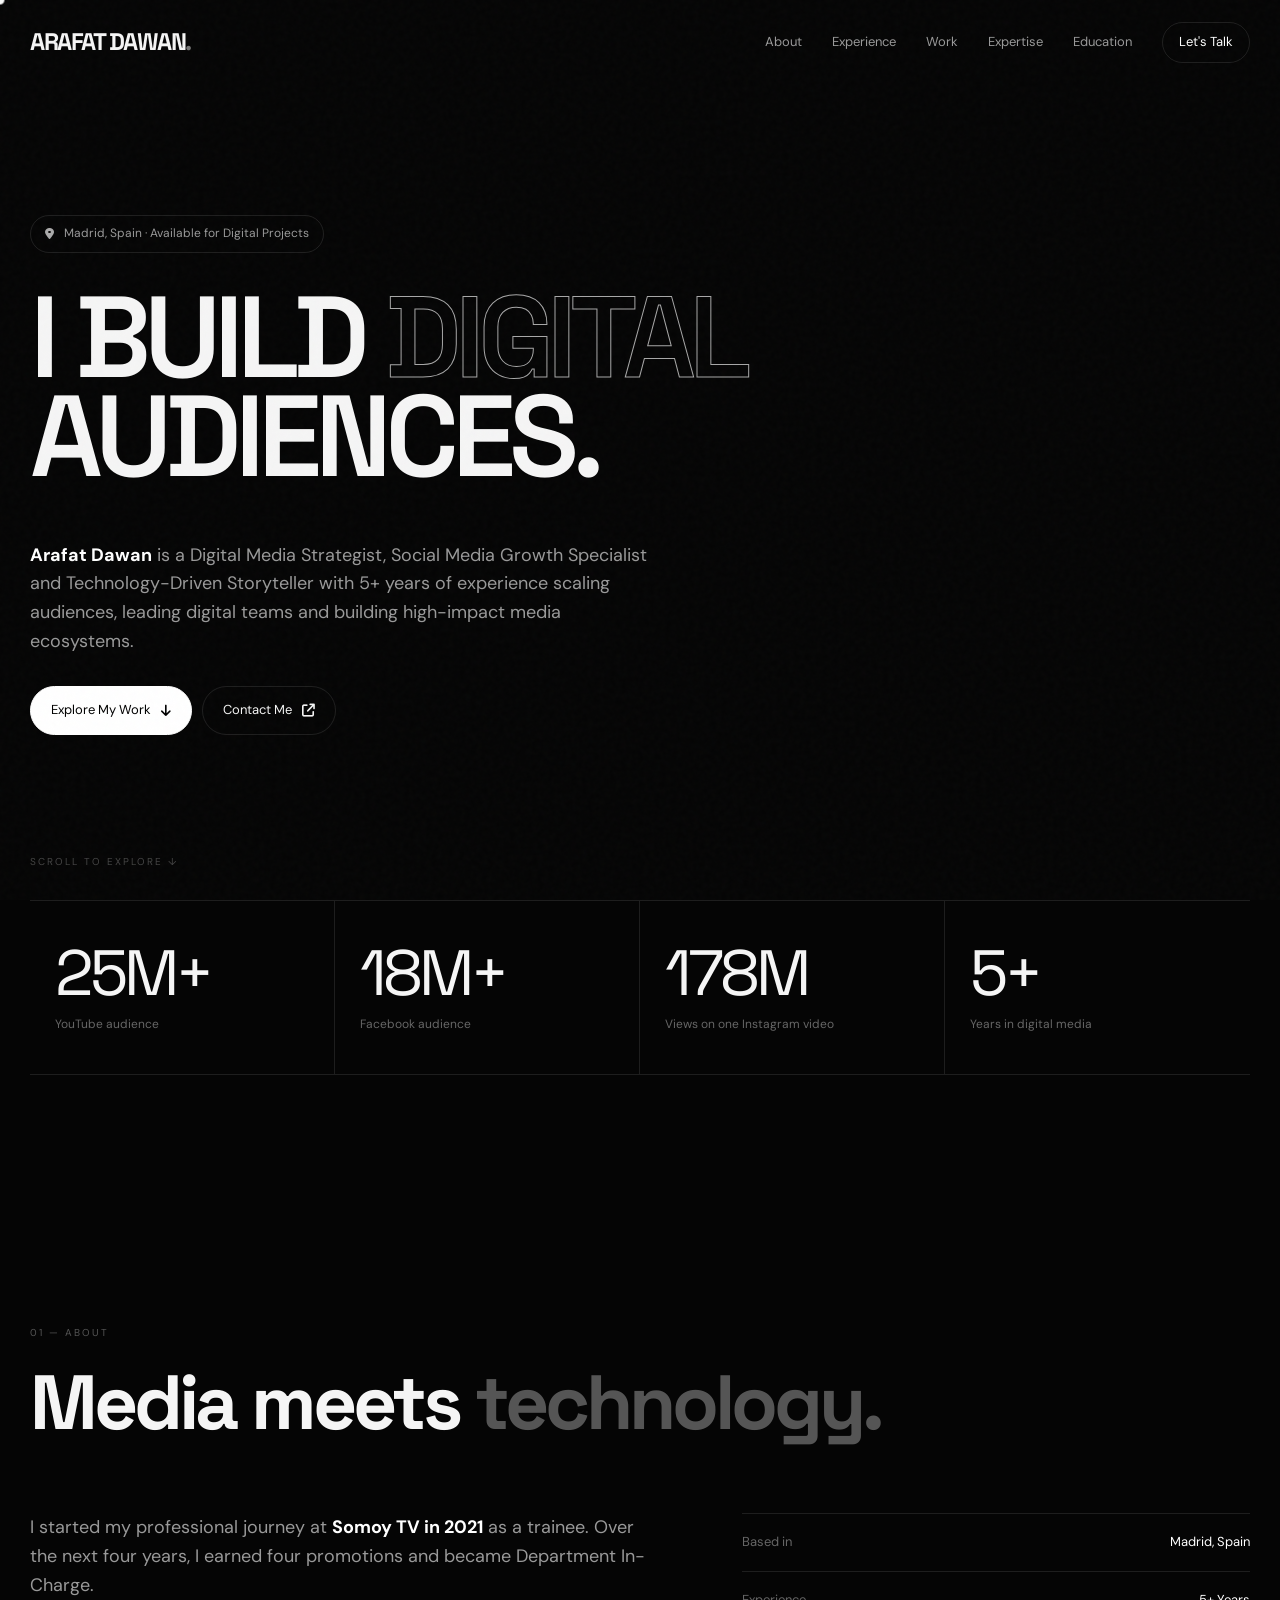
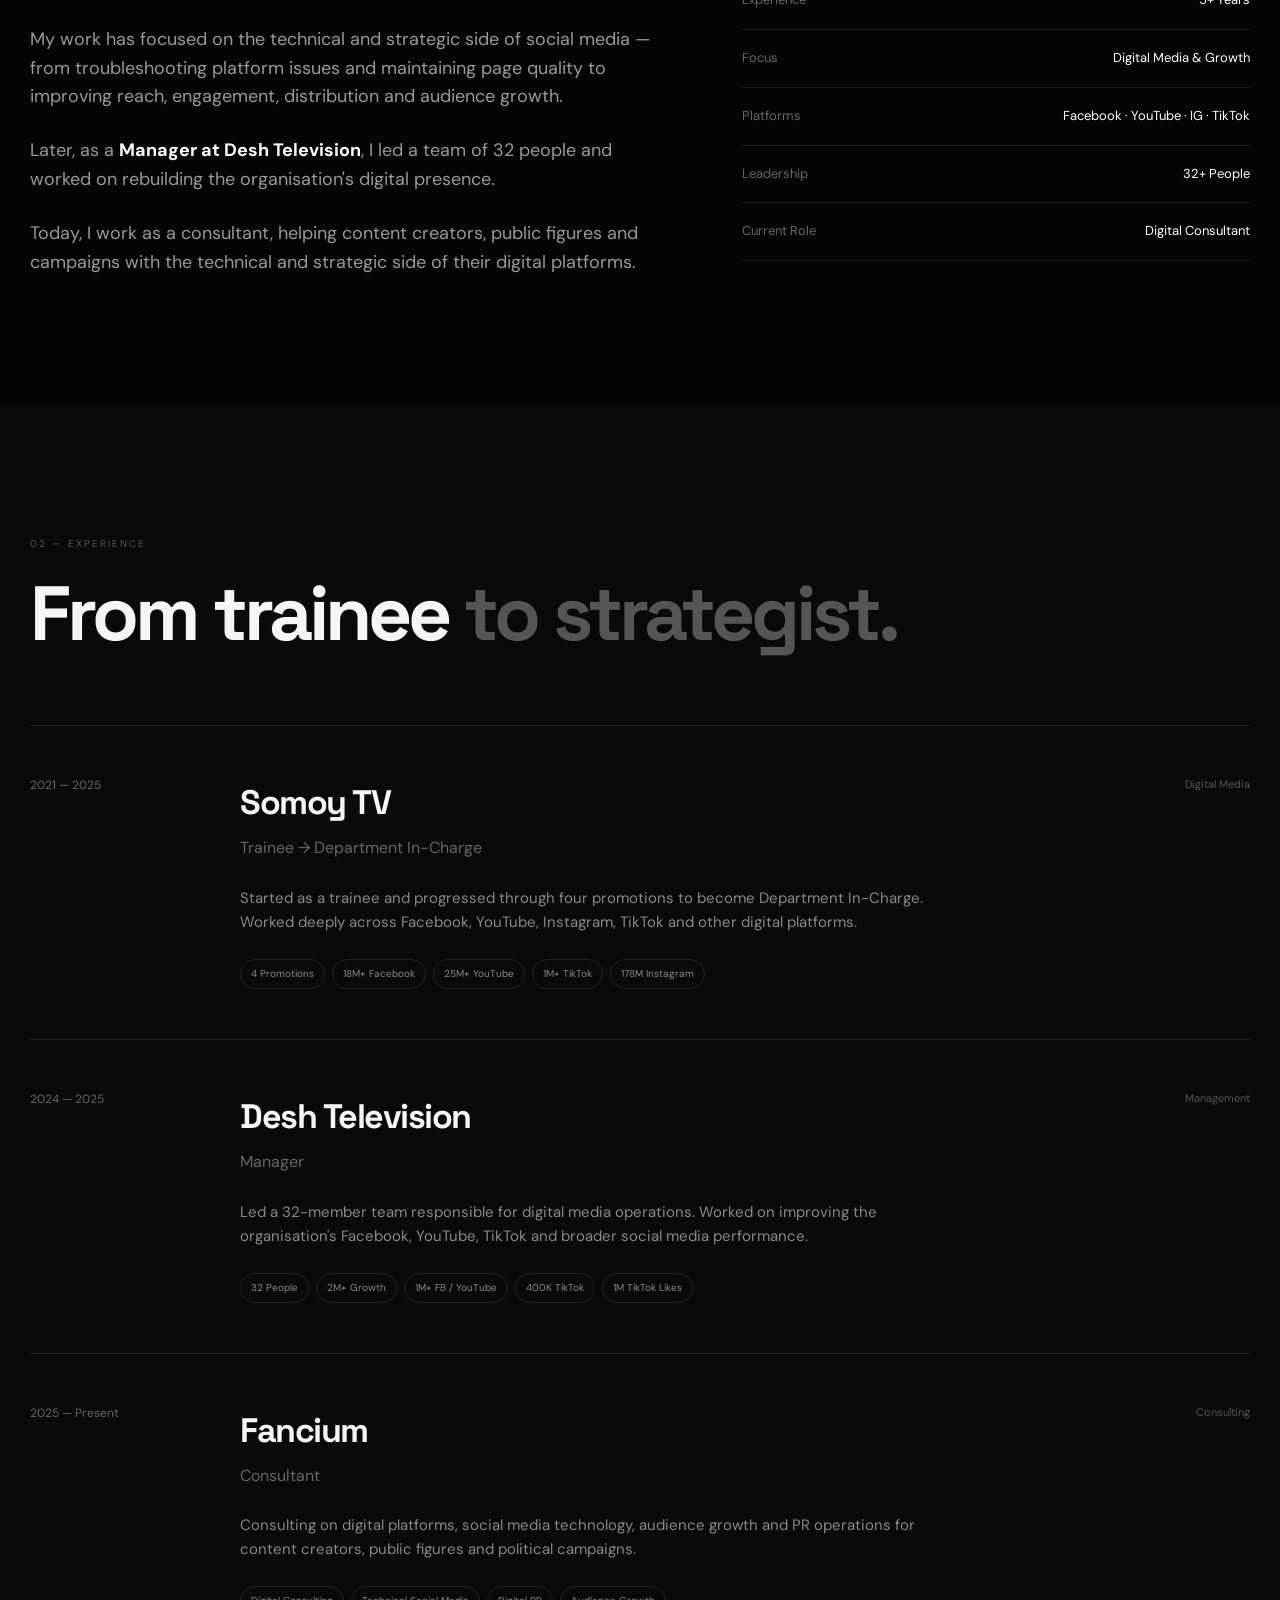
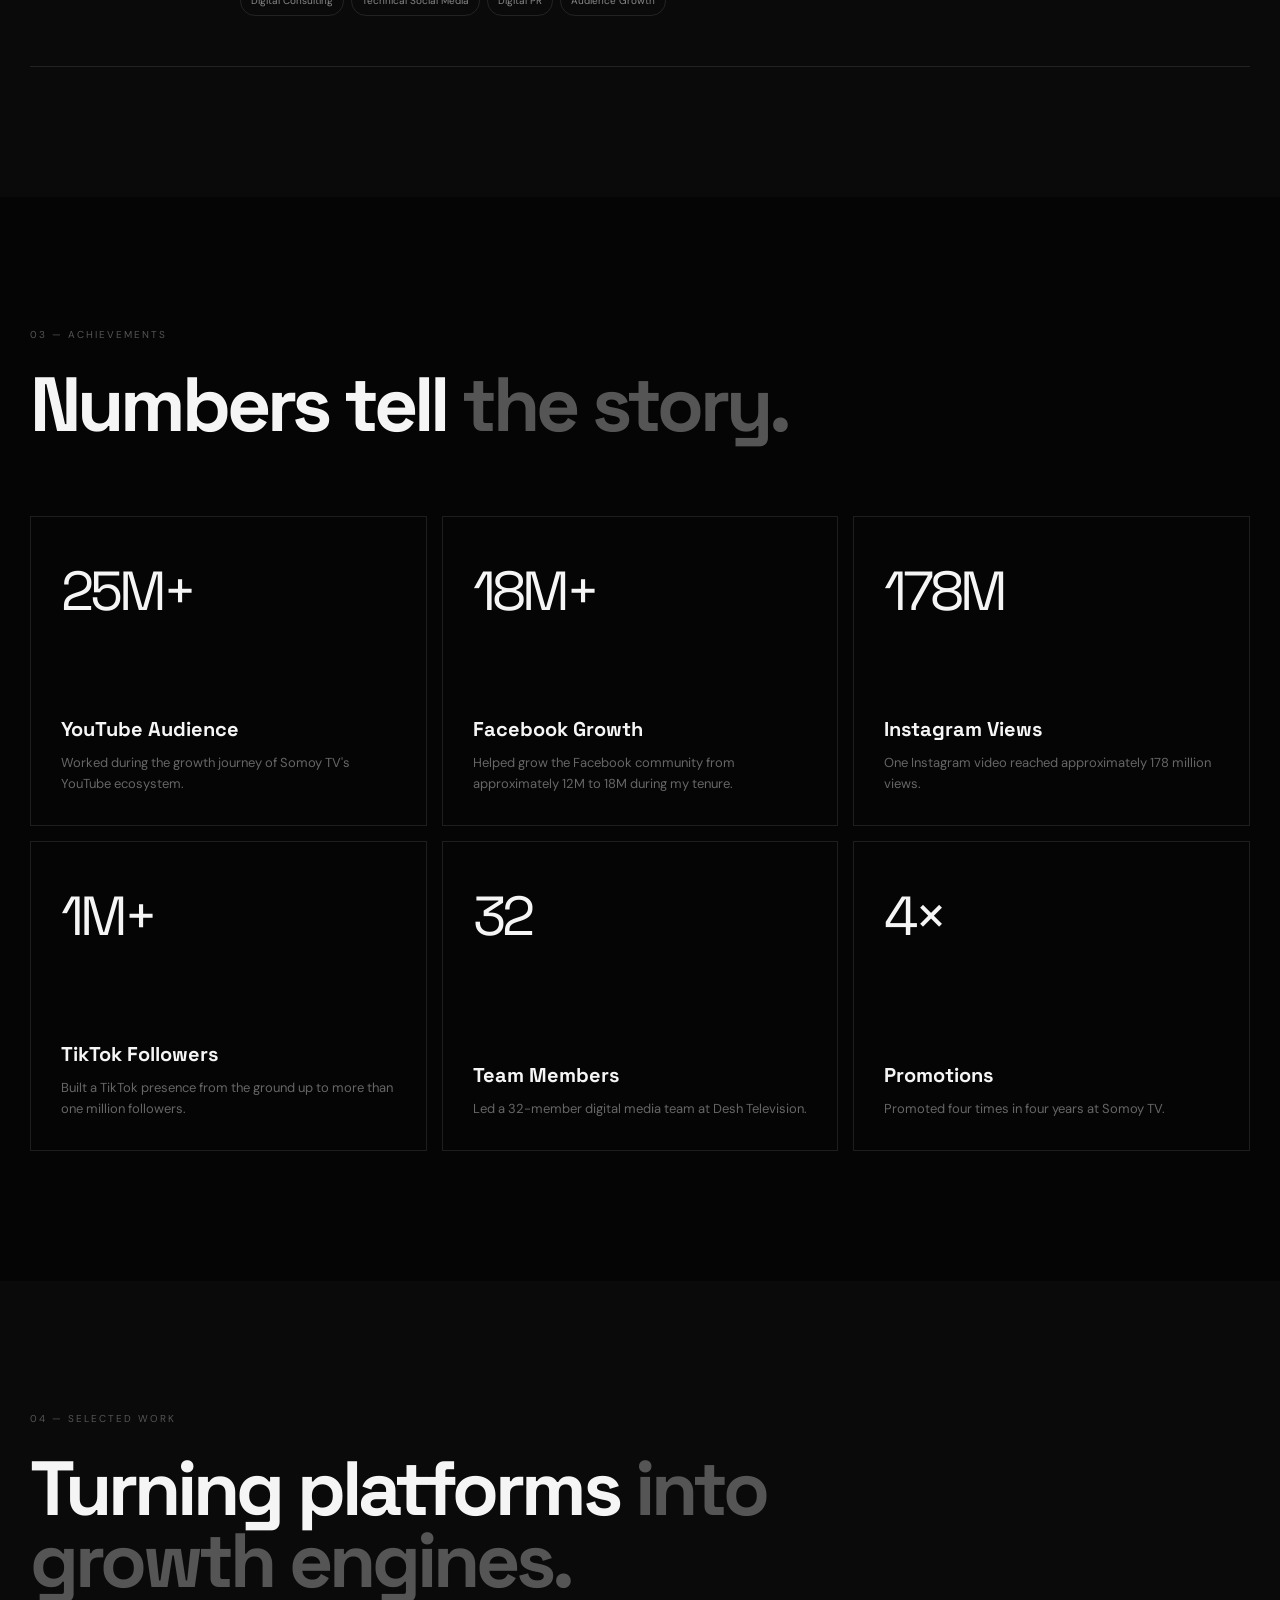
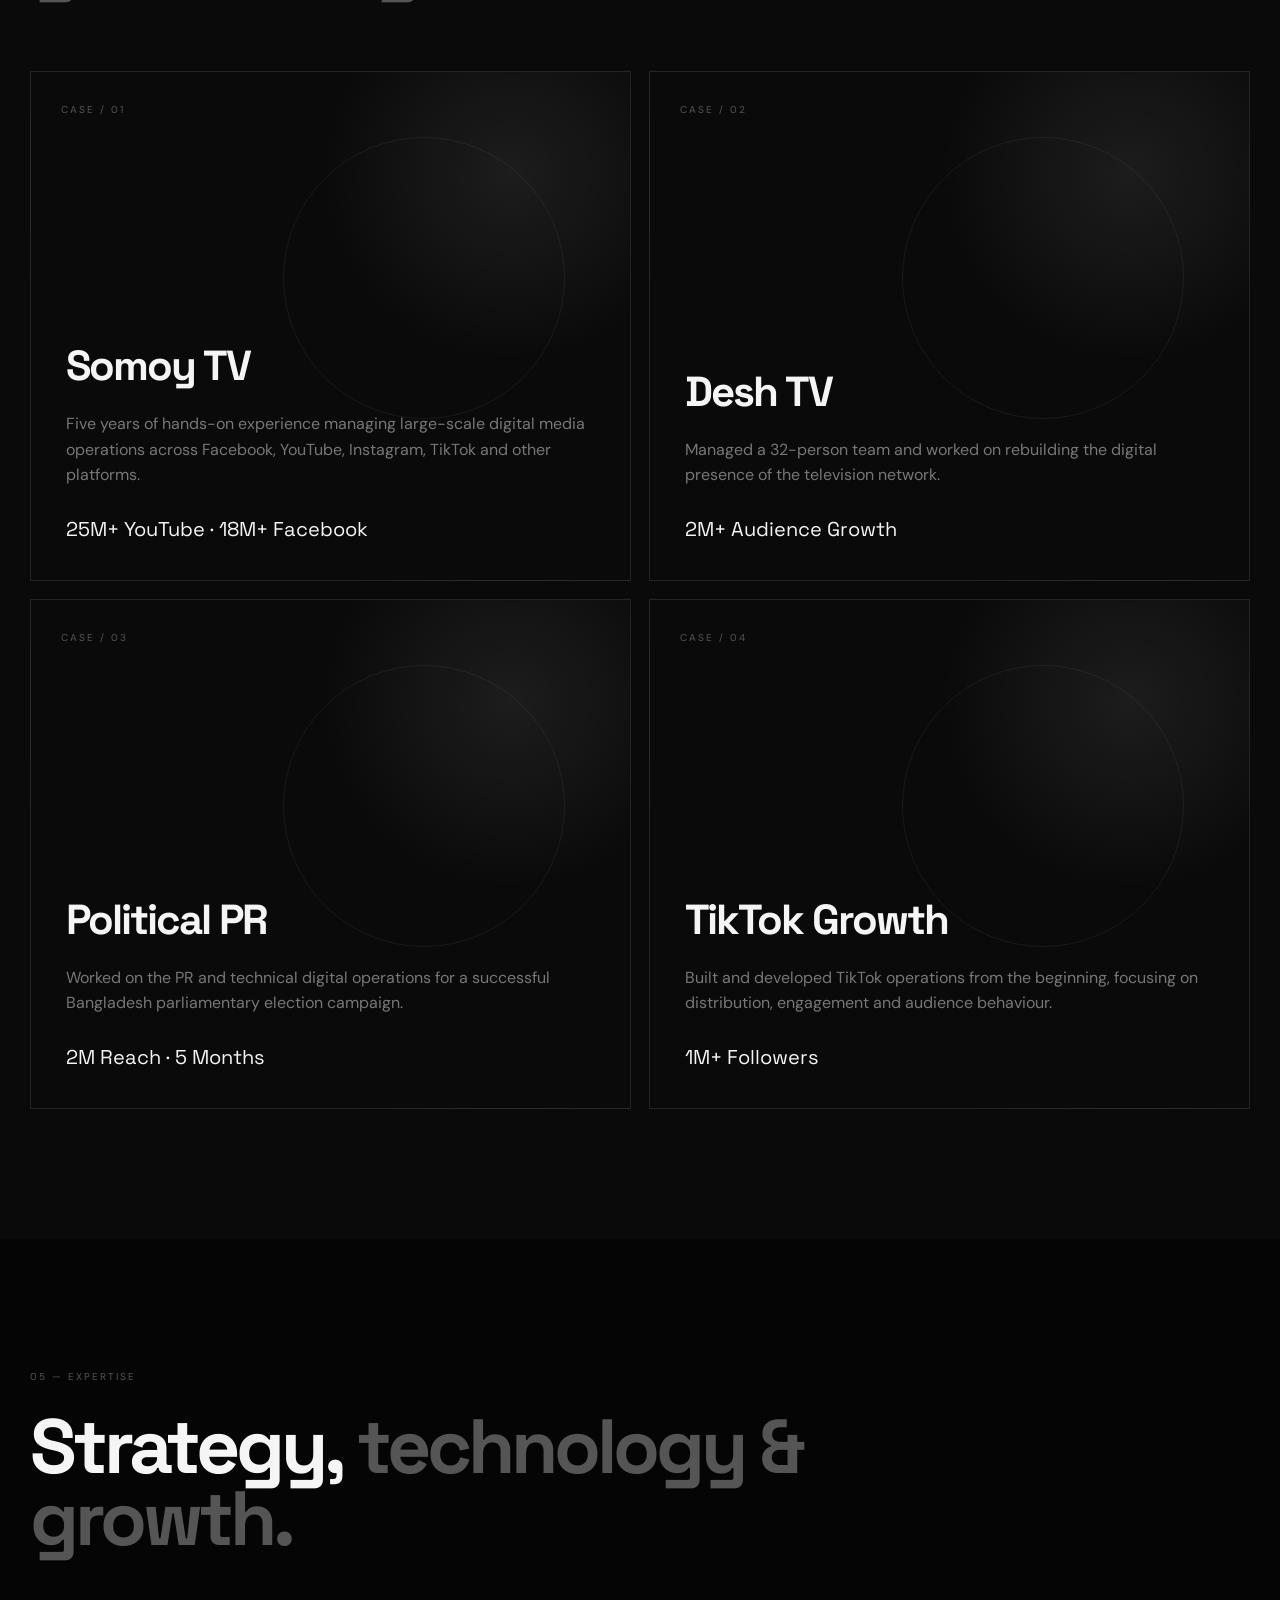
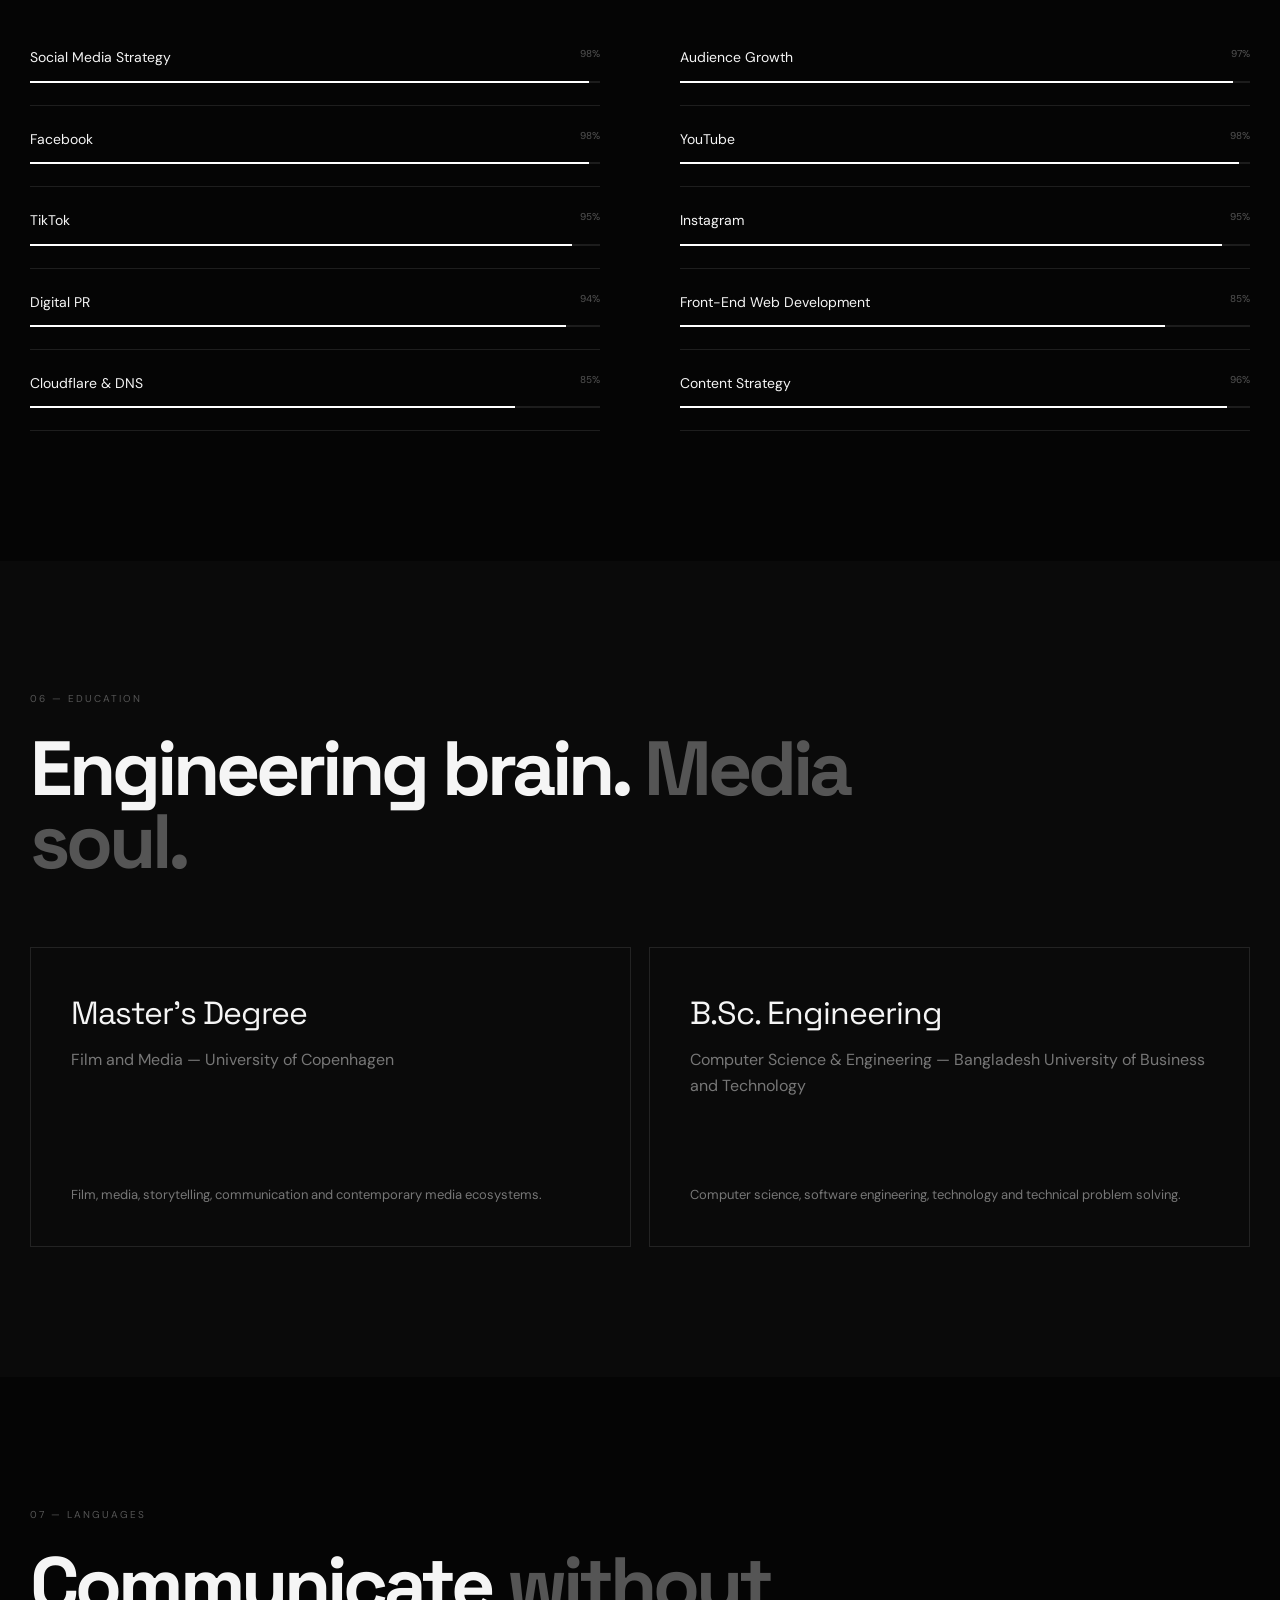
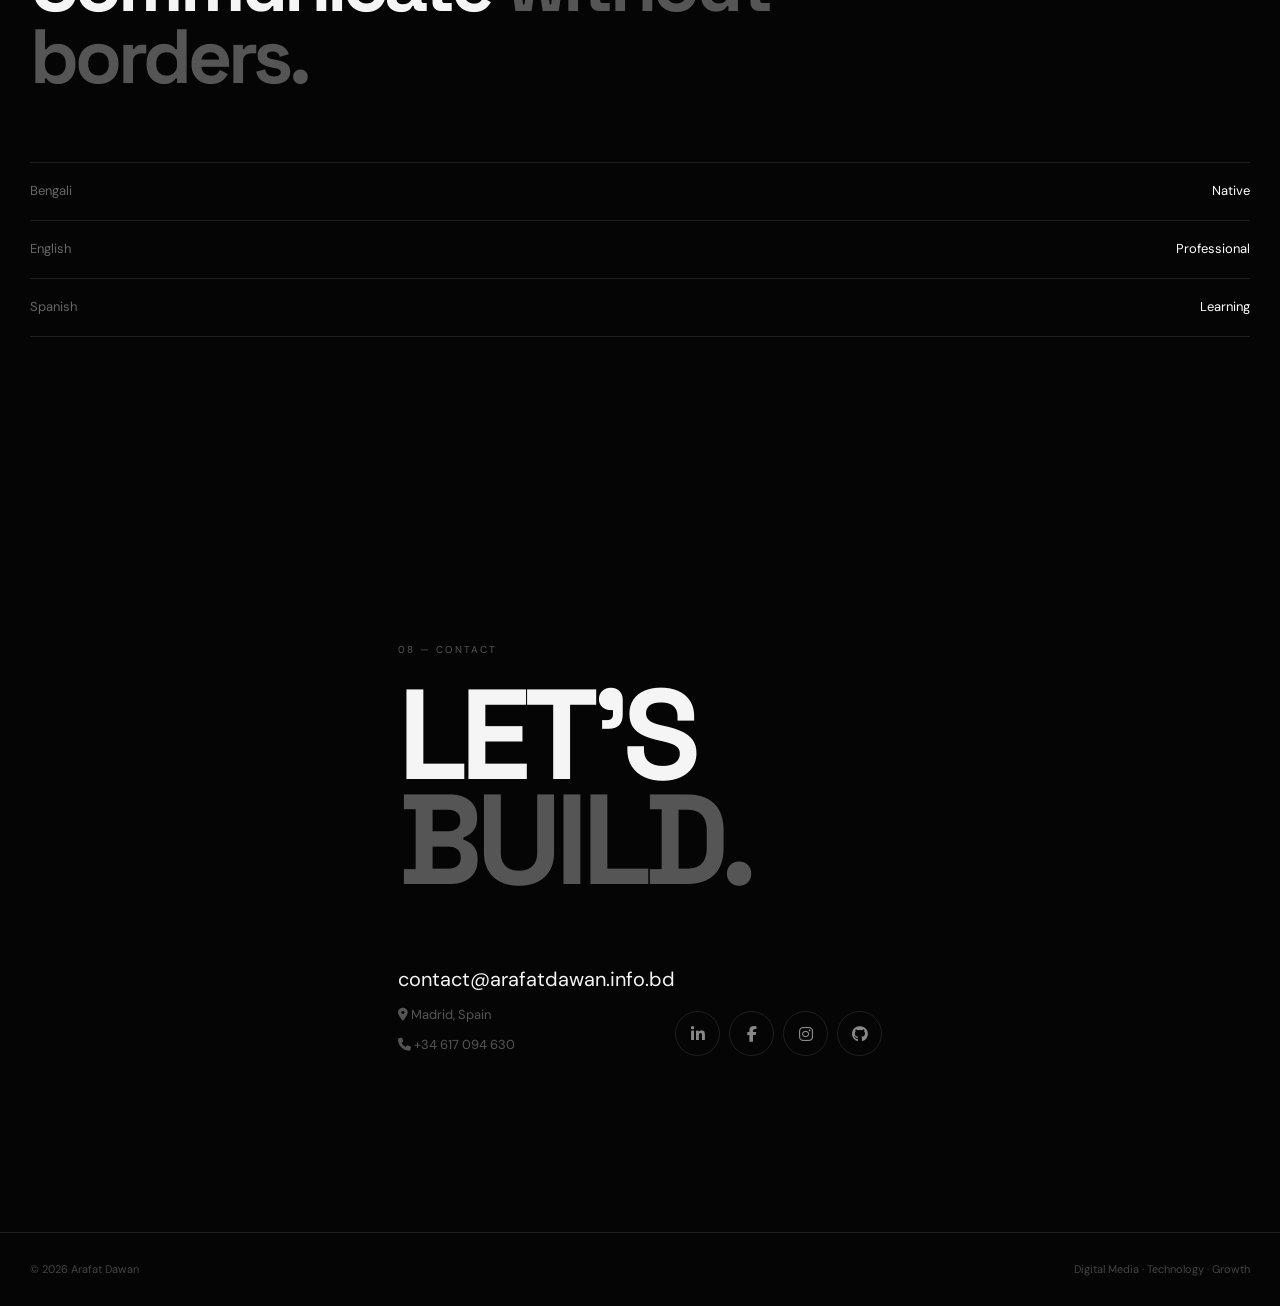
==== commit a1ccb02c: "index.html" ====
--- a/index.html
+++ b/index.html
@@ -1207,7 +1207,7 @@
     <div class="nav-inner">
 
         <a href="#top" class="logo">
-            AD<span>.</span>
+            ARAFAT DAWAN<span>.</span>
         </a>
 
         <div class="nav-links" id="navLinks">
@@ -2555,7 +2555,7 @@
 
 
                 <a
-                    href="https://instagram.com/arafatdawan"
+                    href="https://instagram.com/premdawan"
                     target="_blank"
                     class="social"
                     aria-label="Instagram">
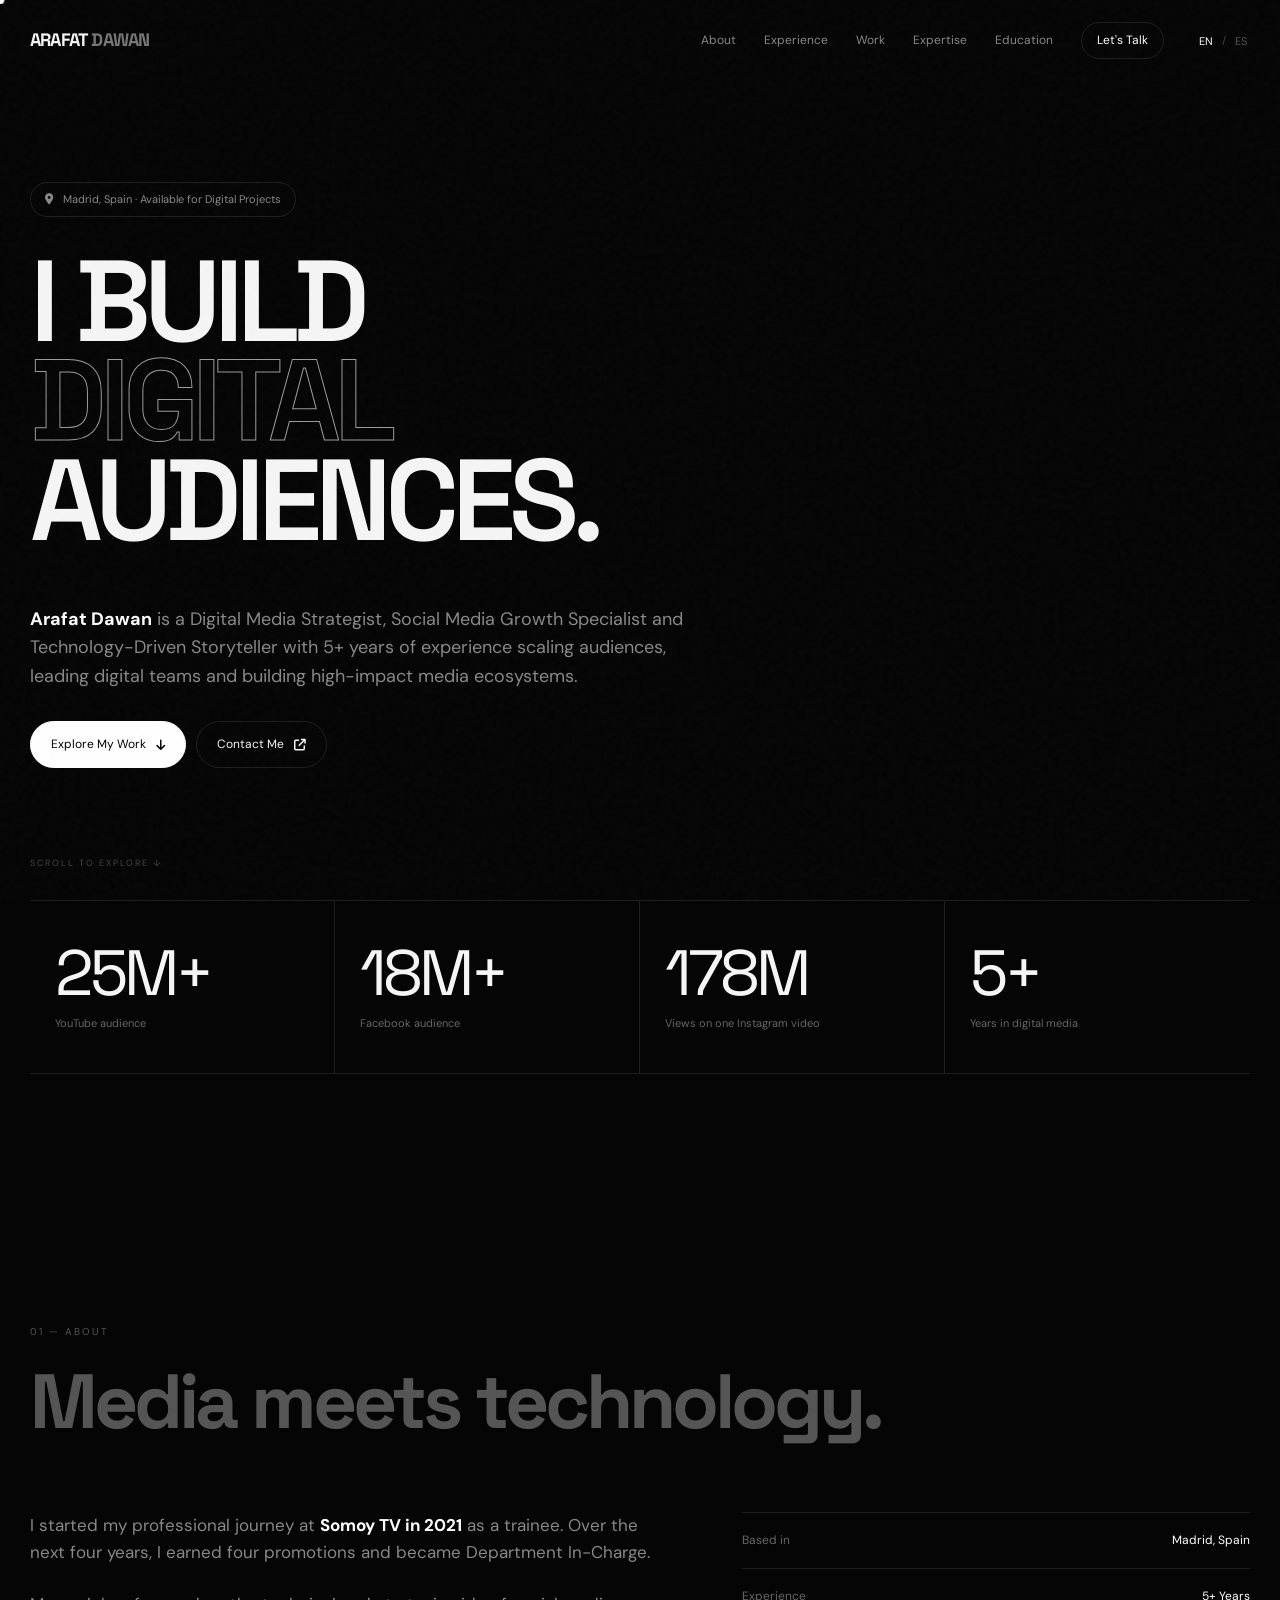
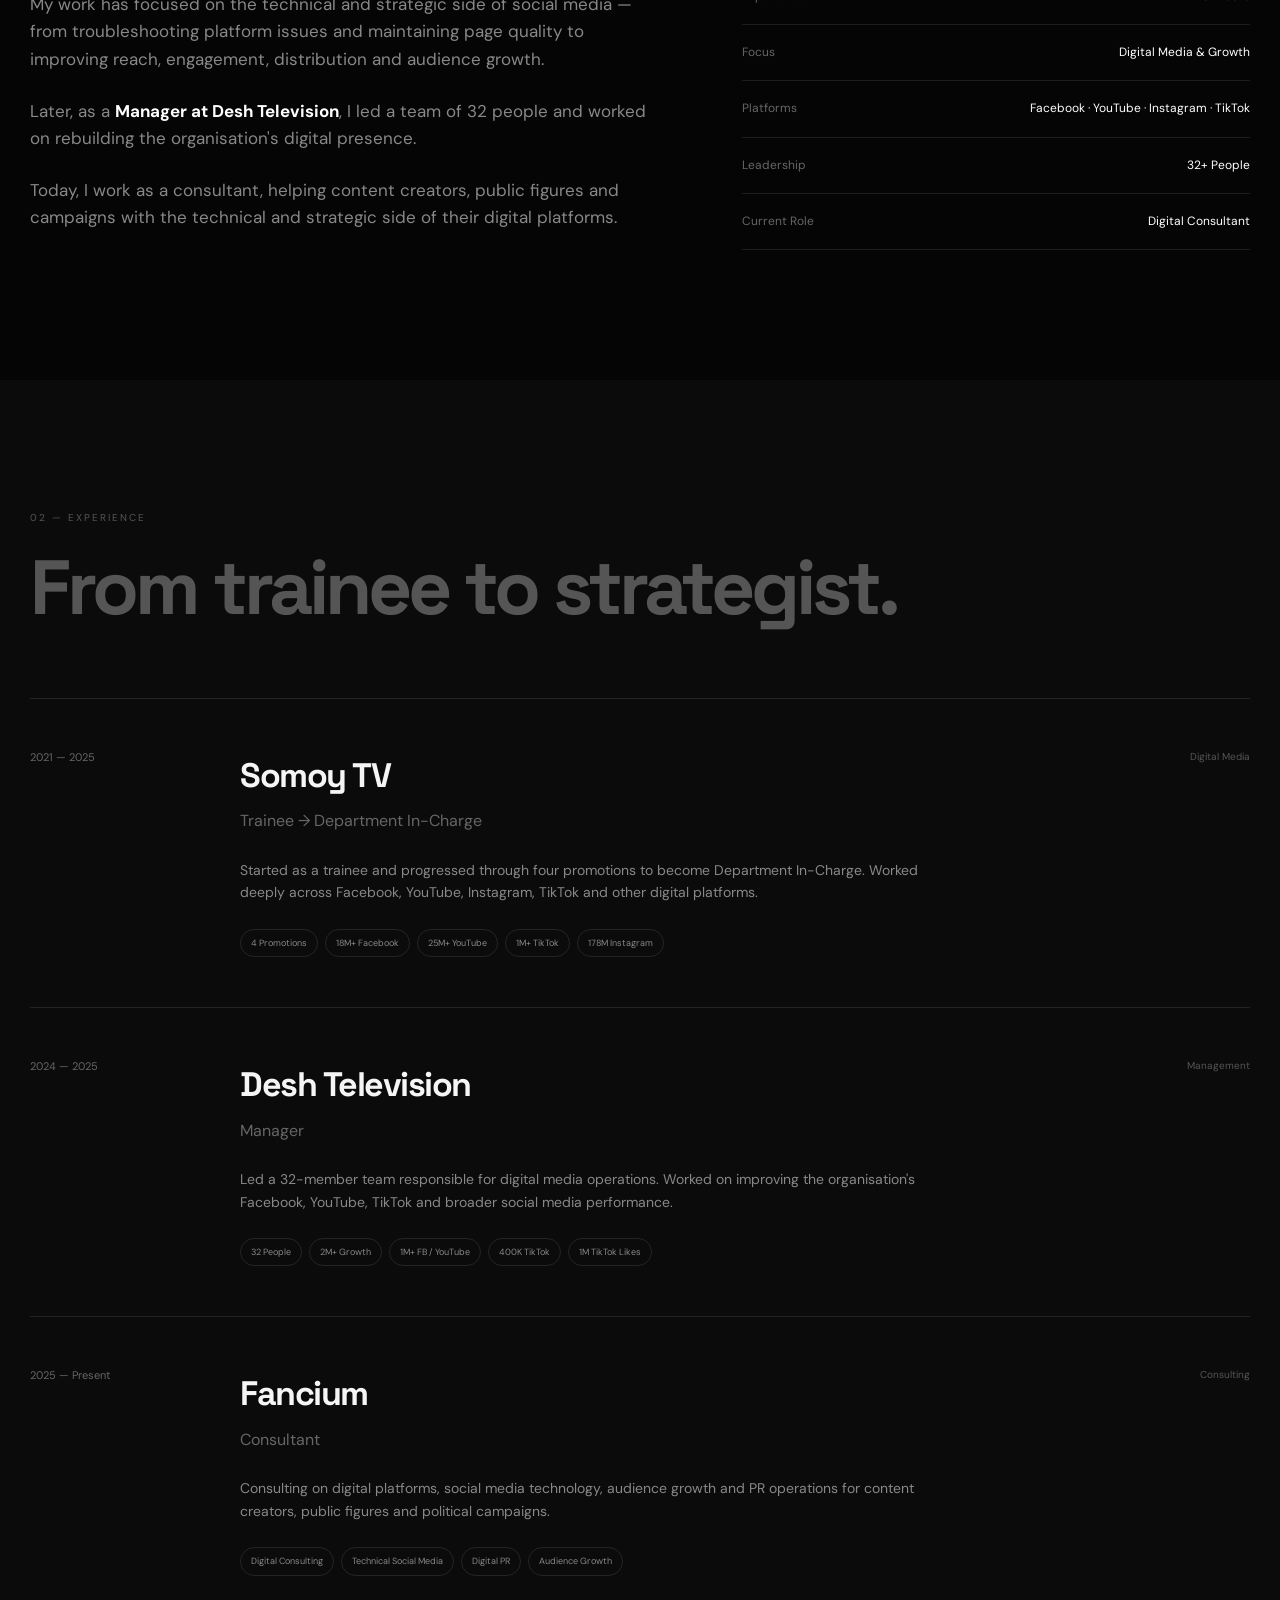
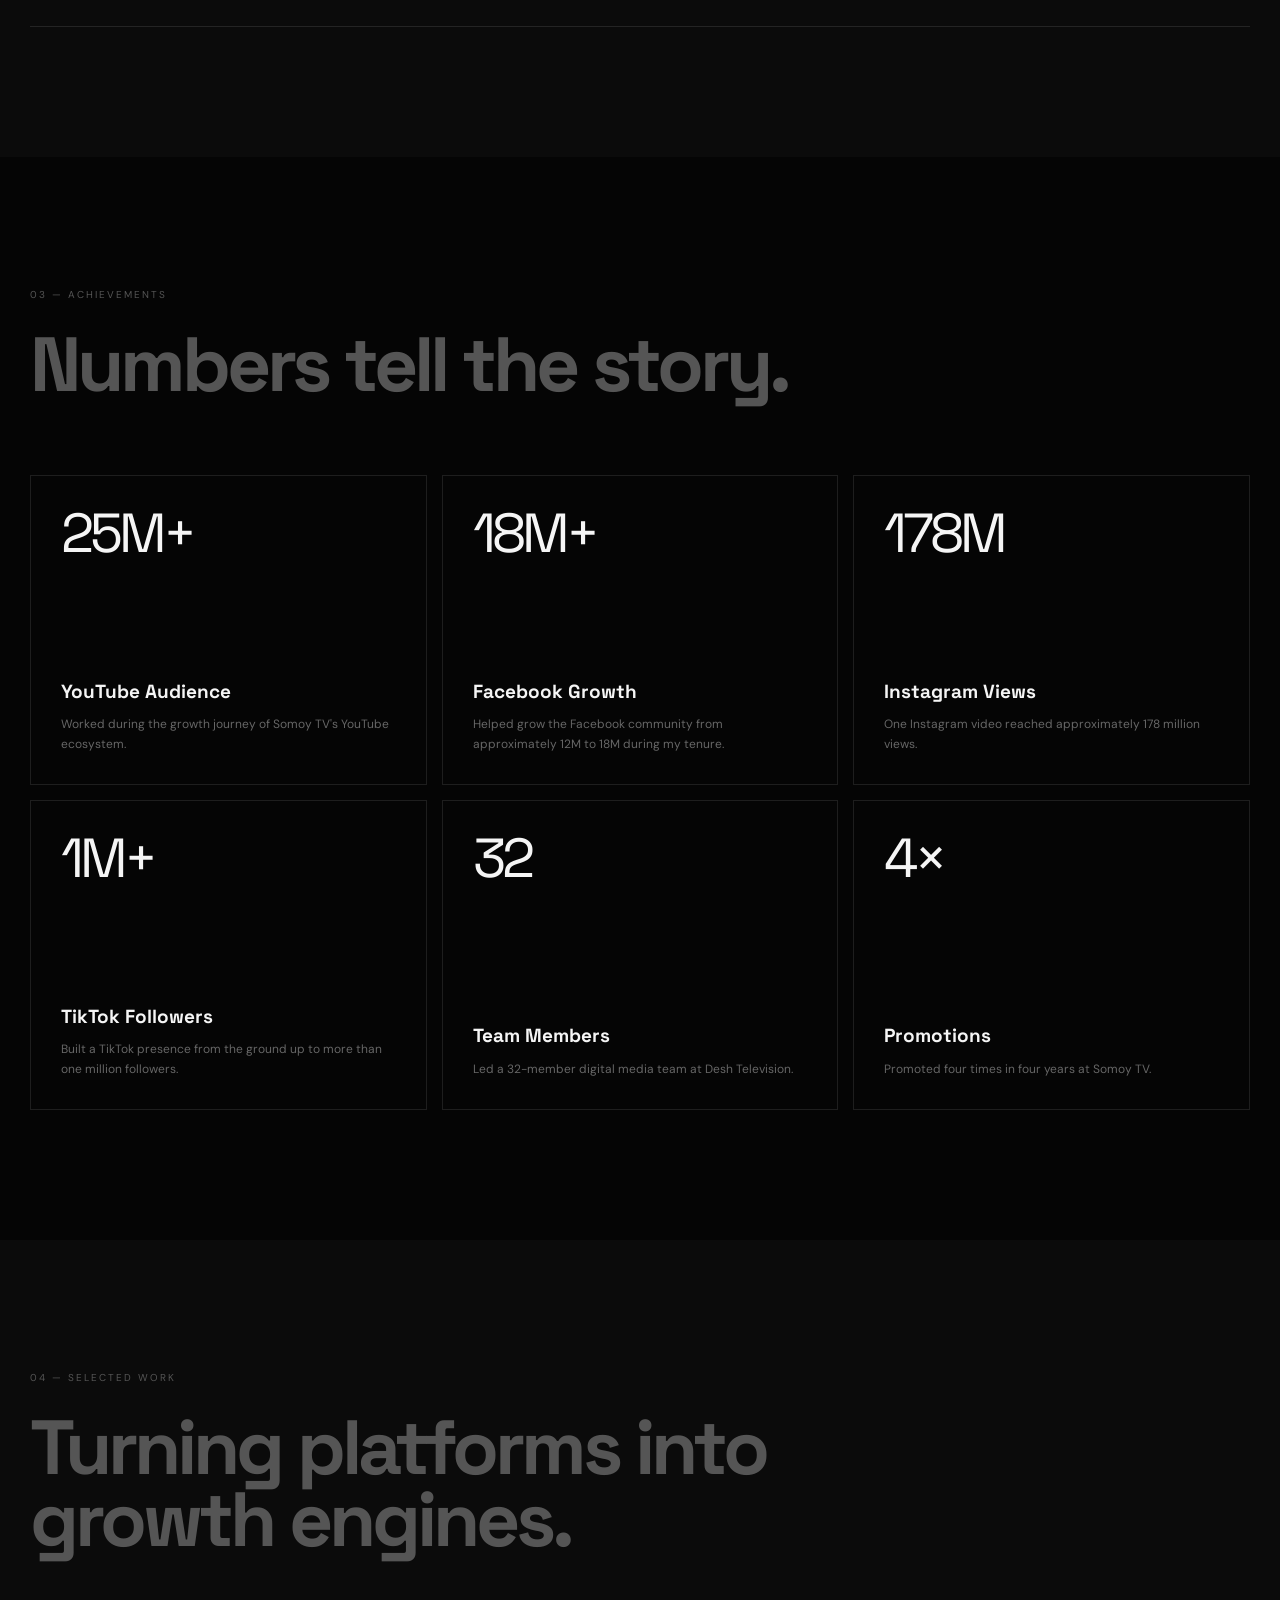
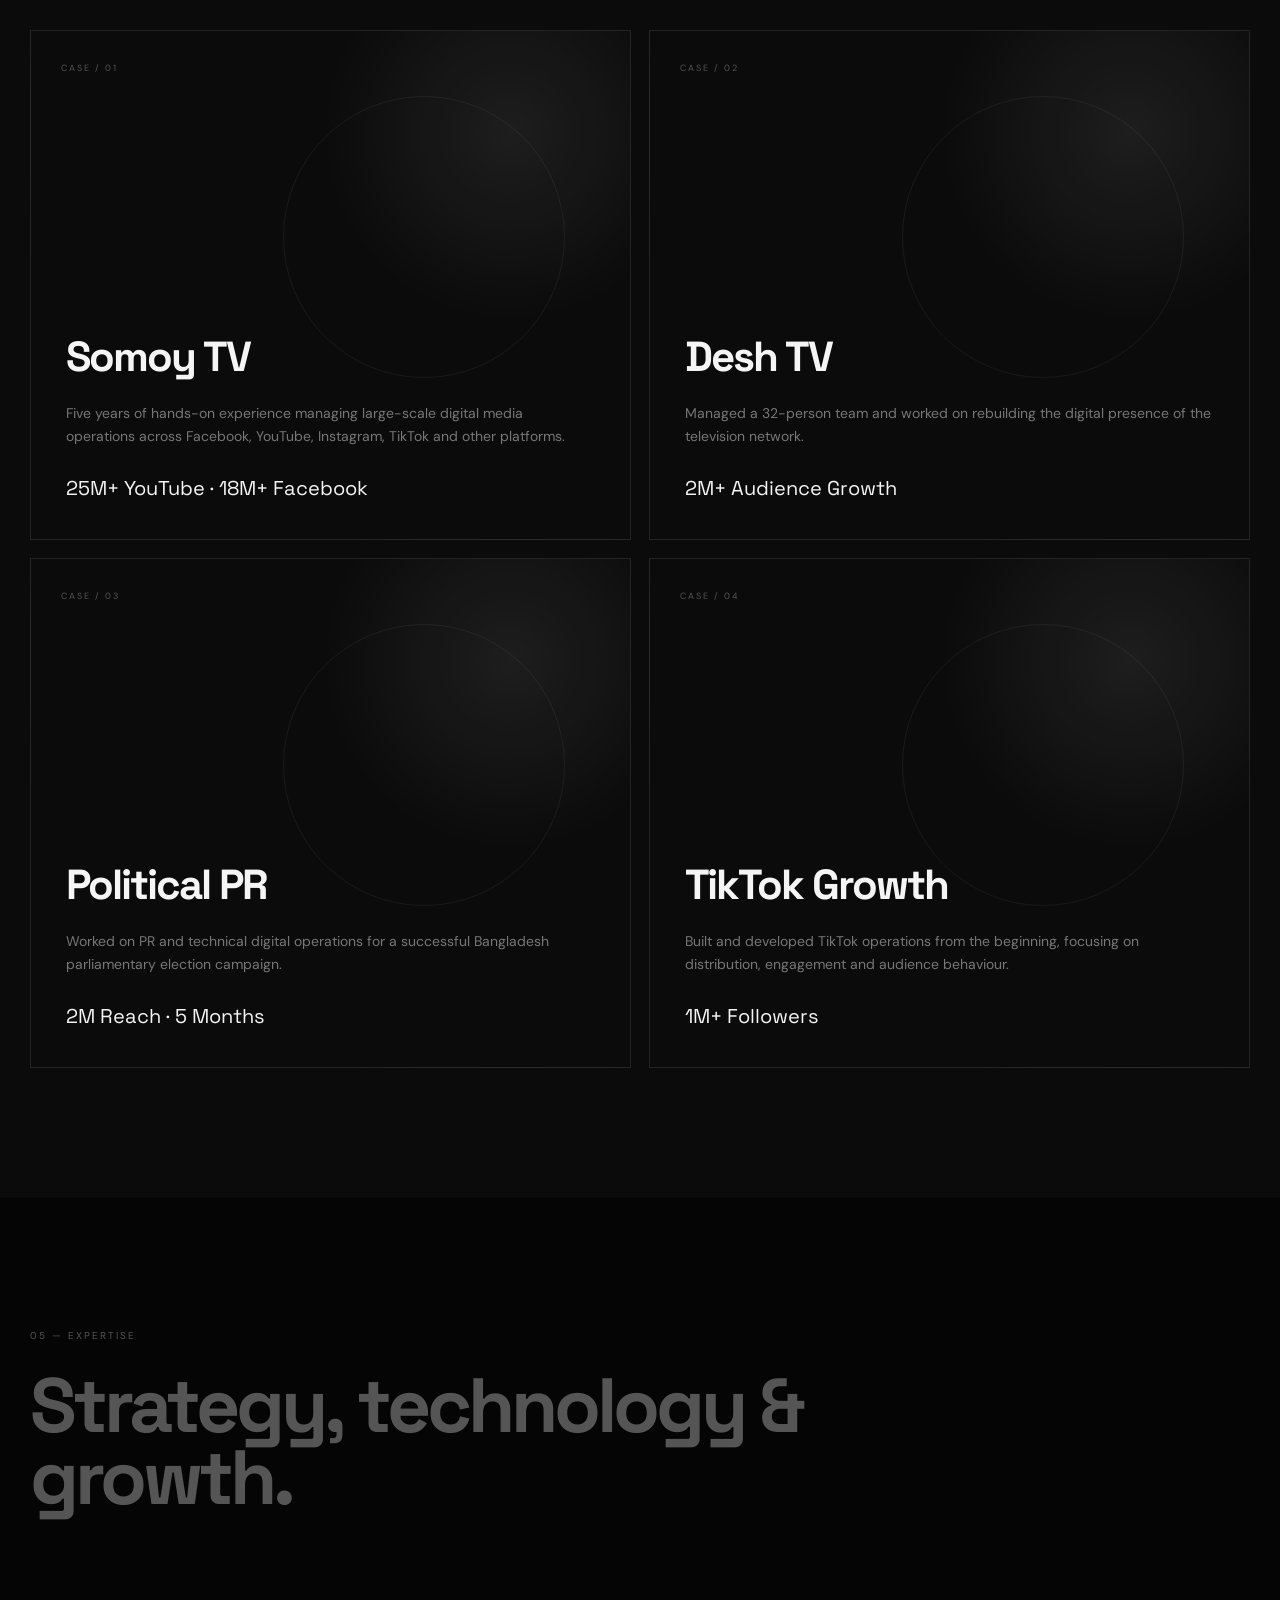
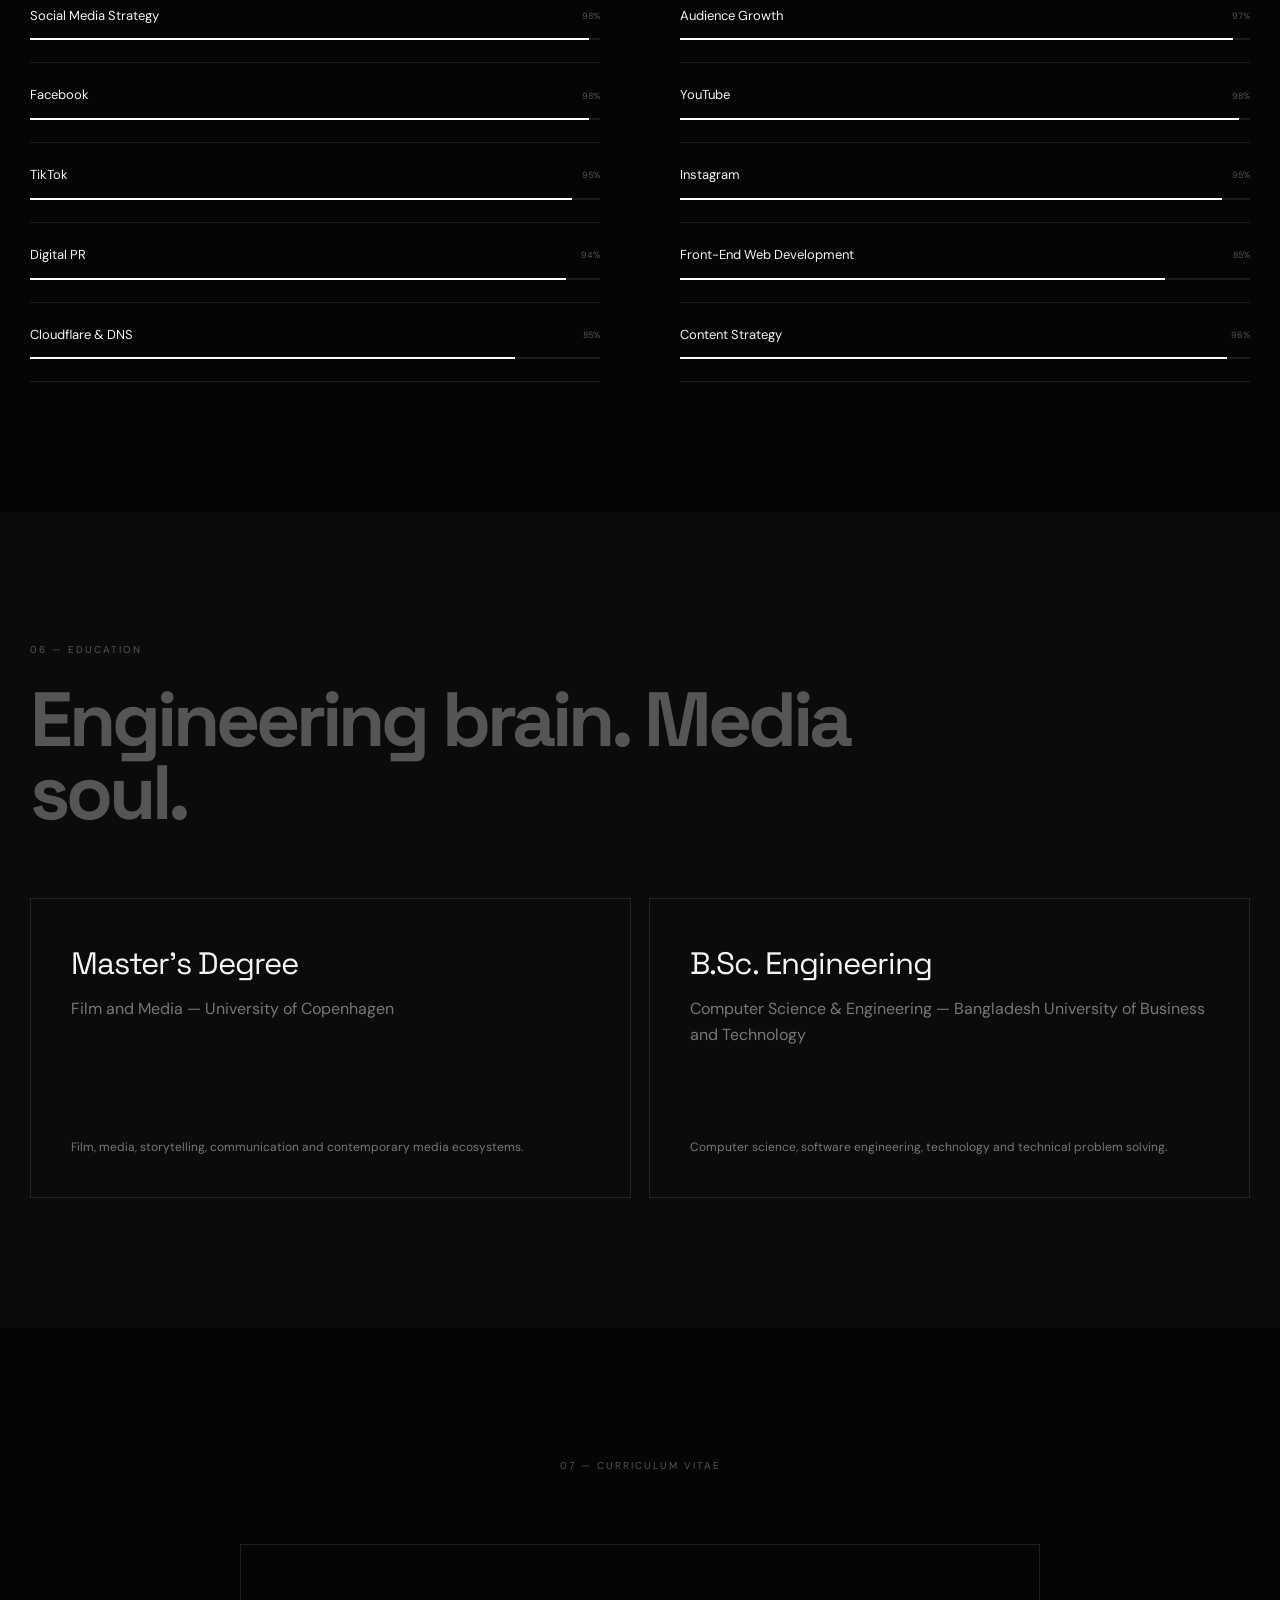
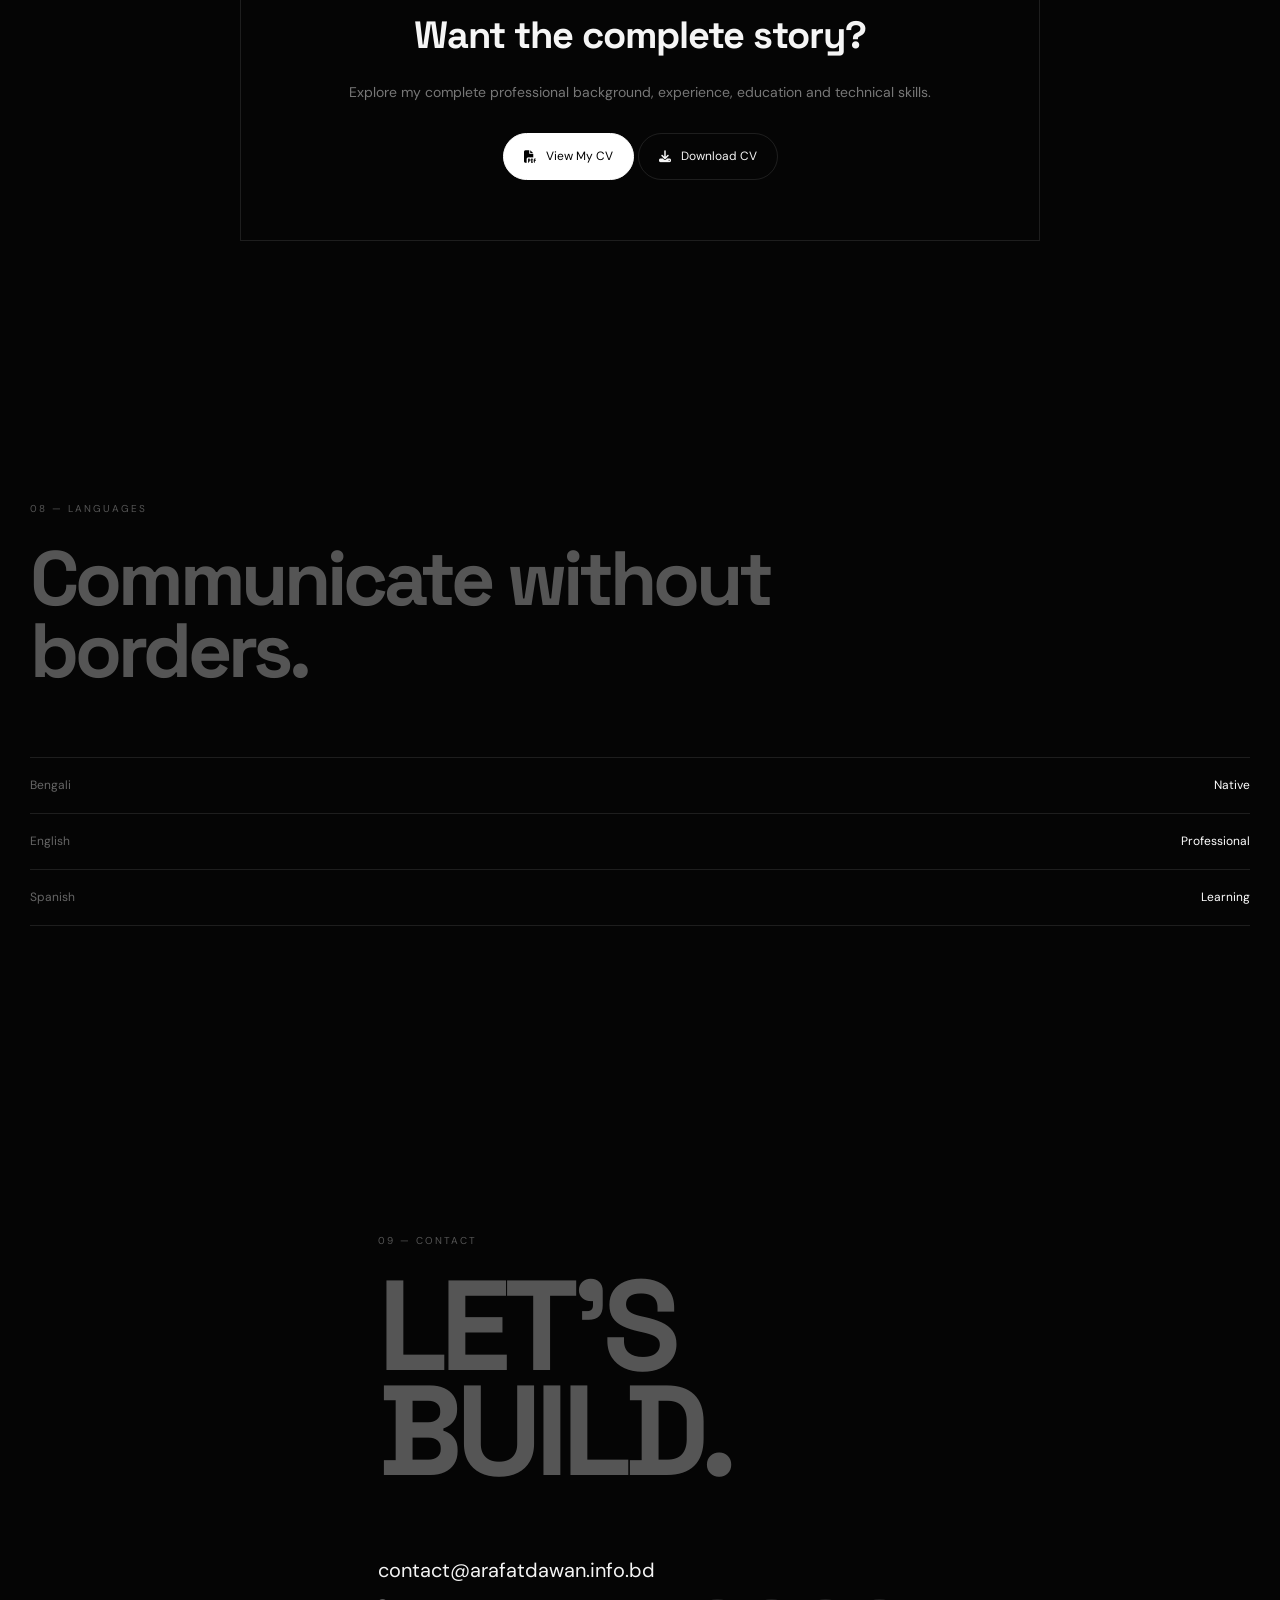
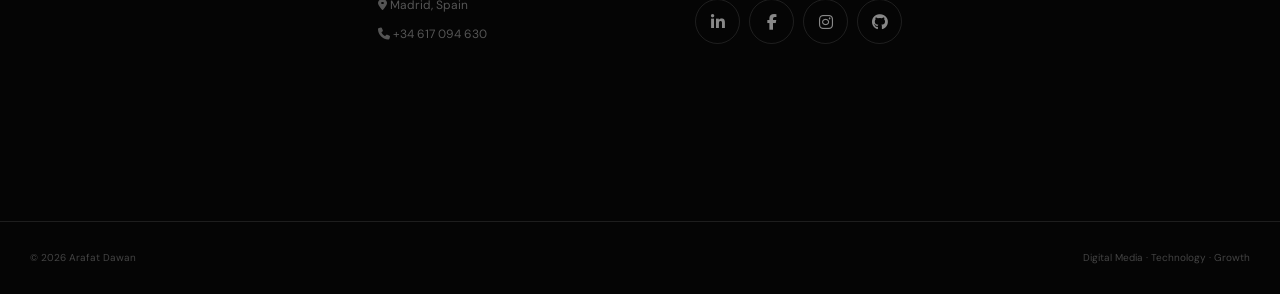
==== commit 89d1e4e8: "index.html" ====
--- a/index.html
+++ b/index.html
@@ -1,80 +1,135 @@
 <!DOCTYPE html>
 <html lang="en">
 <head>
+
     <meta charset="UTF-8">
-    <meta name="viewport" content="width=device-width, initial-scale=1.0">
+
+    <meta name="viewport"
+          content="width=device-width, initial-scale=1.0">
 
     <title>Arafat Dawan — Digital Media Strategist</title>
 
-    <meta name="description" content="Arafat Dawan — Digital Media Strategist, Social Media Growth Specialist and Technology-Driven Storyteller based in Madrid, Spain.">
-
-    <meta name="author" content="Arafat Dawan">
-
-    <meta property="og:title" content="Arafat Dawan — Digital Media Strategist">
-    <meta property="og:description" content="Digital Media Strategist & Technology-Driven Storyteller with 5+ years of experience in digital media, social growth, PR and audience development.">
-    <meta property="og:url" content="https://arafatdawan.info.bd">
-    <meta property="og:type" content="website">
-
-    <meta name="theme-color" content="#050505">
-
-    <link rel="canonical" href="https://arafatdawan.info.bd">
-
-    <!-- Fonts -->
-    <link rel="preconnect" href="https://fonts.googleapis.com">
-    <link rel="preconnect" href="https://fonts.gstatic.com" crossorigin>
-
-    <link href="https://fonts.googleapis.com/css2?family=DM+Sans:wght@400;500;600;700&family=Space+Grotesk:wght@400;500;600;700&display=swap" rel="stylesheet">
-
-    <!-- Icons -->
-    <link rel="stylesheet" href="https://cdnjs.cloudflare.com/ajax/libs/font-awesome/6.5.2/css/all.min.css">
+    <meta name="description"
+          content="Arafat Dawan — Digital Media Strategist, Social Media Growth Specialist and Technology-Driven Storyteller based in Madrid, Spain.">
+
+    <meta name="author"
+          content="Arafat Dawan">
+
+    <meta name="theme-color"
+          content="#050505">
+
+    <link rel="canonical"
+          href="https://arafatdawan.info.bd">
+
+    <!-- =====================================================
+         GOOGLE FONTS
+    ====================================================== -->
+
+    <link rel="preconnect"
+          href="https://fonts.googleapis.com">
+
+    <link rel="preconnect"
+          href="https://fonts.gstatic.com"
+          crossorigin>
+
+    <link href="https://fonts.googleapis.com/css2?family=DM+Sans:wght@400;500;600;700&family=Space+Grotesk:wght@400;500;600;700&display=swap"
+          rel="stylesheet">
+
+
+    <!-- =====================================================
+         FONT AWESOME
+    ====================================================== -->
+
+    <link rel="stylesheet"
+          href="https://cdnjs.cloudflare.com/ajax/libs/font-awesome/6.5.2/css/all.min.css">
 
 
 <style>
 
 /* =========================================================
-   GLOBAL
+   VARIABLES
 ========================================================= */
 
+:root {
+
+    --bg: #050505;
+
+    --surface: #0b0b0b;
+
+    --surface-2: #101010;
+
+    --white: #f5f5f5;
+
+    --muted: #888;
+
+    --dark-muted: #555;
+
+    --border: rgba(255,255,255,.10);
+
+    --max-width: 1280px;
+
+}
+
+
+/* =========================================================
+   RESET
+========================================================= */
+
 * {
+
     margin: 0;
+
     padding: 0;
+
     box-sizing: border-box;
-}
+
+}
+
 
 html {
+
     scroll-behavior: smooth;
-}
+
+}
+
 
 body {
-    background: #050505;
-    color: #f5f5f5;
+
+    background: var(--bg);
+
+    color: var(--white);
+
     font-family: "DM Sans", sans-serif;
+
+    line-height: 1.6;
+
     overflow-x: hidden;
-    line-height: 1.6;
-}
+
+}
+
 
 a {
+
     color: inherit;
+
     text-decoration: none;
-}
+
+}
+
 
 button {
+
     font-family: inherit;
-}
+
+}
+
 
 ::selection {
-    background: #fff;
-    color: #000;
-}
-
-:root {
-    --bg: #050505;
-    --surface: #0d0d0d;
-    --surface2: #111;
-    --border: rgba(255,255,255,.10);
-    --muted: #888;
-    --dim: #555;
-    --max: 1280px;
+
+    background: white;
+
+    color: black;
+
 }
 
 
@@ -83,35 +138,41 @@
 ========================================================= */
 
 body::before {
+
     content: "";
+
     position: fixed;
+
     inset: 0;
 
     pointer-events: none;
 
+    z-index: 9999;
+
     opacity: .025;
-
-    z-index: 9999;
 
     background-image:
         url("data:image/svg+xml,%3Csvg viewBox='0 0 180 180' xmlns='http://www.w3.org/2000/svg'%3E%3Cfilter id='n'%3E%3CfeTurbulence type='fractalNoise' baseFrequency='.9' numOctaves='4' stitchTiles='stitch'/%3E%3C/filter%3E%3Crect width='100%25' height='100%25' filter='url(%23n)'/%3E%3C/svg%3E");
+
 }
 
 
 /* =========================================================
-   CUSTOM CURSOR
+   CURSOR
 ========================================================= */
 
 .cursor {
+
     position: fixed;
 
     width: 9px;
+
     height: 9px;
 
+    border-radius: 50%;
+
     background: white;
 
-    border-radius: 50%;
-
     pointer-events: none;
 
     z-index: 10000;
@@ -119,12 +180,18 @@
     transform: translate(-50%, -50%);
 
     mix-blend-mode: difference;
-}
+
+}
+
 
 @media(max-width: 900px) {
+
     .cursor {
+
         display: none;
+
     }
+
 }
 
 
@@ -133,9 +200,11 @@
 ========================================================= */
 
 nav {
+
     position: fixed;
 
     top: 0;
+
     left: 0;
 
     width: 100%;
@@ -145,79 +214,174 @@
     padding: 22px 30px;
 
     transition: .4s ease;
-}
+
+}
+
 
 nav.scrolled {
+
     background: rgba(5,5,5,.82);
 
     backdrop-filter: blur(20px);
 
     border-bottom: 1px solid var(--border);
-}
+
+}
+
 
 .nav-inner {
-    max-width: var(--max);
+
+    max-width: var(--max-width);
 
     margin: auto;
 
     display: flex;
 
+    align-items: center;
+
     justify-content: space-between;
 
+}
+
+
+.logo {
+
+    font-family: "Space Grotesk";
+
+    font-size: 18px;
+
+    font-weight: 700;
+
+    letter-spacing: -.8px;
+
+    white-space: nowrap;
+
+}
+
+
+.logo span {
+
+    color: #777;
+
+}
+
+
+.nav-links {
+
+    display: flex;
+
     align-items: center;
-}
-
-.logo {
-    font-family: "Space Grotesk";
-
-    font-size: 24px;
-
-    font-weight: 700;
-
-    letter-spacing: -1.5px;
-}
-
-.logo span {
-    color: #777;
-}
-
-.nav-links {
+
+    gap: 28px;
+
+}
+
+
+.nav-links a {
+
+    color: #888;
+
+    font-size: 12px;
+
+    transition: .3s;
+
+}
+
+
+.nav-links a:hover {
+
+    color: white;
+
+}
+
+
+.nav-contact {
+
+    border: 1px solid var(--border);
+
+    padding: 8px 15px;
+
+    border-radius: 100px;
+
+    color: white !important;
+
+}
+
+
+.nav-contact:hover {
+
+    background: white;
+
+    color: black !important;
+
+}
+
+
+/* =========================================================
+   LANGUAGE SWITCHER
+========================================================= */
+
+.language-switcher {
+
     display: flex;
 
     align-items: center;
 
-    gap: 30px;
-}
-
-.nav-links a {
-    color: #999;
-
-    font-size: 13px;
+    gap: 6px;
+
+    margin-left: 4px;
+
+    font-size: 11px;
+
+}
+
+
+.language-switcher span {
+
+    color: #444;
+
+}
+
+
+.lang-btn {
+
+    border: 0;
+
+    background: transparent;
+
+    color: #555;
+
+    cursor: pointer;
+
+    font-size: 11px;
+
+    padding: 3px;
 
     transition: .3s;
-}
-
-.nav-links a:hover {
+
+}
+
+
+.lang-btn:hover {
+
     color: white;
-}
-
-.nav-contact {
-    border: 1px solid var(--border);
-
-    padding: 9px 16px;
-
-    border-radius: 100px;
-
-    color: white !important;
-}
-
-.nav-contact:hover {
-    background: white;
-
-    color: black !important;
-}
+
+}
+
+
+.lang-btn.active {
+
+    color: white;
+
+}
+
+
+/* =========================================================
+   MOBILE MENU BUTTON
+========================================================= */
 
 .menu-btn {
+
     display: none;
 
     background: none;
@@ -226,7 +390,10 @@
 
     color: white;
 
-    font-size: 22px;
+    font-size: 21px;
+
+    cursor: pointer;
+
 }
 
 
@@ -235,141 +402,182 @@
 ========================================================= */
 
 .hero {
+
     min-height: 100vh;
 
     display: flex;
 
     align-items: center;
 
+    position: relative;
+
     padding: 150px 30px 100px;
 
-    position: relative;
-}
+}
+
 
 .hero-inner {
+
     width: 100%;
 
-    max-width: var(--max);
+    max-width: var(--max-width);
 
     margin: auto;
-}
+
+}
+
 
 .location {
+
     display: inline-flex;
 
     align-items: center;
 
     gap: 10px;
 
+    padding: 8px 14px;
+
     border: 1px solid var(--border);
 
-    padding: 8px 14px;
-
     border-radius: 100px;
 
-    color: #999;
+    color: #888;
+
+    font-size: 11px;
+
+    margin-bottom: 35px;
+
+}
+
+
+.hero h1 {
+
+    max-width: 1100px;
+
+    font-family: "Space Grotesk";
+
+    font-size: clamp(60px, 9vw, 135px);
+
+    line-height: .86;
+
+    letter-spacing: -7px;
+
+    font-weight: 600;
+
+}
+
+
+.outline {
+
+    color: transparent;
+
+    -webkit-text-stroke: 1px rgba(255,255,255,.6);
+
+}
+
+
+.hero-sub {
+
+    max-width: 670px;
+
+    margin-top: 55px;
+
+    color: #888;
+
+    font-size: 18px;
+
+}
+
+
+.hero-sub strong {
+
+    color: white;
+
+}
+
+
+.hero-buttons {
+
+    display: flex;
+
+    flex-wrap: wrap;
+
+    gap: 10px;
+
+    margin-top: 30px;
+
+}
+
+
+.btn {
+
+    display: inline-flex;
+
+    align-items: center;
+
+    gap: 10px;
+
+    padding: 13px 20px;
+
+    border: 1px solid var(--border);
+
+    border-radius: 100px;
 
     font-size: 12px;
 
-    margin-bottom: 35px;
-}
-
-.location i {
-    color: #aaa;
-}
-
-.hero h1 {
-    font-family: "Space Grotesk";
-
-    font-weight: 600;
-
-    font-size: clamp(60px, 9vw, 135px);
-
-    line-height: .86;
-
-    letter-spacing: -7px;
-
-    max-width: 1100px;
-}
-
-.outline {
-    color: transparent;
-
-    -webkit-text-stroke: 1px rgba(255,255,255,.65);
-}
-
-.hero-sub {
-    margin-top: 55px;
-
-    max-width: 620px;
-
-    color: #999;
-
-    font-size: 18px;
-}
-
-.hero-sub strong {
-    color: white;
-}
-
-.hero-buttons {
-    margin-top: 30px;
-
-    display: flex;
-
-    gap: 10px;
-
-    flex-wrap: wrap;
-}
-
-.btn {
-    display: inline-flex;
-
-    align-items: center;
-
-    gap: 10px;
-
-    padding: 13px 20px;
-
-    border-radius: 100px;
-
-    border: 1px solid var(--border);
-
-    font-size: 13px;
-
     transition: .3s;
-}
+
+}
+
 
 .btn-primary {
+
     background: white;
 
     color: black;
 
     border-color: white;
-}
+
+}
+
 
 .btn-primary:hover {
+
     transform: translateY(-3px);
-}
-
-.btn-secondary:hover {
+
+}
+
+
+.btn:hover {
+
     background: #111;
-}
+
+}
+
+
+.btn-primary:hover {
+
+    background: white;
+
+}
+
 
 .scroll {
+
     position: absolute;
 
+    left: 30px;
+
     bottom: 30px;
 
-    left: 30px;
-
     color: #444;
 
-    font-size: 10px;
+    font-size: 9px;
+
+    text-transform: uppercase;
 
     letter-spacing: 2px;
 
-    text-transform: uppercase;
 }
 
 
@@ -378,11 +586,15 @@
 ========================================================= */
 
 .stats {
+
     padding: 0 30px 120px;
-}
+
+}
+
 
 .stats-grid {
-    max-width: var(--max);
+
+    max-width: var(--max-width);
 
     margin: auto;
 
@@ -393,34 +605,47 @@
     border-top: 1px solid var(--border);
 
     border-bottom: 1px solid var(--border);
-}
+
+}
+
 
 .stat {
+
     padding: 40px 25px;
 
     border-right: 1px solid var(--border);
-}
+
+}
+
 
 .stat:last-child {
+
     border-right: none;
-}
+
+}
+
 
 .stat-number {
+
     font-family: "Space Grotesk";
 
     font-size: clamp(38px,5vw,65px);
 
+    line-height: 1;
+
     letter-spacing: -4px;
 
-    line-height: 1;
-}
+}
+
 
 .stat-label {
+
     margin-top: 10px;
 
     color: #666;
 
-    font-size: 12px;
+    font-size: 11px;
+
 }
 
 
@@ -429,16 +654,25 @@
 ========================================================= */
 
 section {
+
     padding: 130px 30px;
-}
+
+}
+
 
 .container {
-    max-width: var(--max);
+
+    max-width: var(--max-width);
 
     margin: auto;
-}
+
+}
+
 
 .section-label {
+
+    margin-bottom: 25px;
+
     color: #555;
 
     font-size: 10px;
@@ -447,10 +681,13 @@
 
     text-transform: uppercase;
 
-    margin-bottom: 25px;
-}
+}
+
 
 .section-title {
+
+    max-width: 950px;
+
     font-family: "Space Grotesk";
 
     font-size: clamp(45px,6vw,82px);
@@ -459,11 +696,13 @@
 
     letter-spacing: -4px;
 
-    max-width: 950px;
-}
+}
+
 
 .section-title span {
+
     color: #555;
+
 }
 
 
@@ -472,53 +711,77 @@
 ========================================================= */
 
 .about-grid {
+
+    display: grid;
+
+    grid-template-columns: 1.1fr .9fr;
+
+    gap: 90px;
+
     margin-top: 75px;
 
-    display: grid;
-
-    grid-template-columns: 1.1fr .9fr;
-
-    gap: 90px;
-}
+}
+
 
 .about-text {
-    color: #999;
-
-    font-size: 18px;
 
     max-width: 650px;
-}
+
+    color: #888;
+
+    font-size: 17px;
+
+}
+
 
 .about-text p + p {
+
     margin-top: 25px;
-}
+
+}
+
 
 .about-text strong {
+
     color: white;
-}
+
+}
+
 
 .about-list {
+
     border-top: 1px solid var(--border);
-}
+
+}
+
 
 .about-item {
+
     display: flex;
 
+    align-items: center;
+
     justify-content: space-between;
 
+    gap: 20px;
+
     padding: 18px 0;
 
     border-bottom: 1px solid var(--border);
 
     color: #666;
 
-    font-size: 13px;
-}
+    font-size: 12px;
+
+}
+
 
 .about-item span:last-child {
+
     color: white;
 
     text-align: right;
+
 }
 
 
@@ -527,16 +790,23 @@
 ========================================================= */
 
 .experience {
-    background: #0a0a0a;
-}
+
+    background: var(--surface);
+
+}
+
 
 .timeline {
+
     margin-top: 75px;
 
     border-top: 1px solid var(--border);
-}
+
+}
+
 
 .job {
+
     display: grid;
 
     grid-template-columns: 170px 1fr 150px;
@@ -548,74 +818,99 @@
     border-bottom: 1px solid var(--border);
 
     transition: .4s;
-}
+
+}
+
 
 .job:hover {
+
     background: rgba(255,255,255,.015);
 
     padding-left: 20px;
 
     padding-right: 20px;
-}
+
+}
+
 
 .job-year {
+
     color: #666;
 
-    font-size: 12px;
-}
+    font-size: 11px;
+
+}
+
 
 .job-title {
+
     font-family: "Space Grotesk";
 
     font-size: 34px;
 
     letter-spacing: -1.5px;
-}
+
+}
+
 
 .job-company {
+
     color: #666;
 
     margin-top: 5px;
-}
+
+}
+
 
 .job-description {
+
     max-width: 700px;
 
     color: #888;
 
     margin-top: 25px;
 
-    font-size: 15px;
-}
+    font-size: 14px;
+
+}
+
 
 .job-tags {
+
     display: flex;
 
+    flex-wrap: wrap;
+
     gap: 7px;
 
-    flex-wrap: wrap;
-
     margin-top: 25px;
-}
+
+}
+
 
 .tag {
+
+    padding: 6px 10px;
+
     border: 1px solid var(--border);
 
-    padding: 6px 10px;
-
     border-radius: 100px;
 
+    color: #888;
+
+    font-size: 9px;
+
+}
+
+
+.job-type {
+
+    text-align: right;
+
+    color: #555;
+
     font-size: 10px;
 
-    color: #888;
-}
-
-.job-type {
-    text-align: right;
-
-    color: #555;
-
-    font-size: 11px;
 }
 
 
@@ -624,57 +919,76 @@
 ========================================================= */
 
 .achievement-grid {
+
+    display: grid;
+
+    grid-template-columns: repeat(3,1fr);
+
+    gap: 15px;
+
     margin-top: 75px;
 
-    display: grid;
-
-    grid-template-columns: repeat(3,1fr);
-
-    gap: 15px;
-}
+}
+
 
 .achievement {
+
     min-height: 310px;
 
     padding: 30px;
 
     border: 1px solid var(--border);
 
+    display: flex;
+
+    flex-direction: column;
+
+    justify-content: space-between;
+
     transition: .4s;
 
-    display: flex;
-
-    flex-direction: column;
-
-    justify-content: space-between;
-}
+}
+
 
 .achievement:hover {
+
     background: #101010;
 
     transform: translateY(-7px);
-}
+
+}
+
 
 .achievement-number {
+
     font-family: "Space Grotesk";
 
     font-size: 55px;
 
+    line-height: 1;
+
     letter-spacing: -4px;
-}
+
+}
+
 
 .achievement h3 {
+
     font-family: "Space Grotesk";
 
-    font-size: 20px;
-}
+    font-size: 19px;
+
+}
+
 
 .achievement p {
+
     color: #666;
 
-    font-size: 13px;
+    font-size: 12px;
 
     margin-top: 8px;
+
 }
 
 
@@ -683,25 +997,32 @@
 ========================================================= */
 
 .cases {
-    background: #0a0a0a;
-}
+
+    background: var(--surface);
+
+}
+
 
 .case-grid {
+
+    display: grid;
+
+    grid-template-columns: 1fr 1fr;
+
+    gap: 18px;
+
     margin-top: 75px;
 
-    display: grid;
-
-    grid-template-columns: 1fr 1fr;
-
-    gap: 18px;
-}
+}
+
 
 .case {
+
     min-height: 510px;
 
+    padding: 35px;
+
     border: 1px solid var(--border);
-
-    padding: 35px;
 
     position: relative;
 
@@ -719,9 +1040,12 @@
             rgba(255,255,255,.08),
             transparent 30%
         );
-}
+
+}
+
 
 .case::before {
+
     content: "";
 
     position: absolute;
@@ -730,16 +1054,19 @@
 
     height: 280px;
 
+    top: 65px;
+
+    right: 65px;
+
     border: 1px solid rgba(255,255,255,.06);
 
     border-radius: 50%;
 
-    top: 65px;
-
-    right: 65px;
-}
+}
+
 
 .case-number {
+
     position: absolute;
 
     top: 30px;
@@ -748,12 +1075,15 @@
 
     color: #555;
 
-    font-size: 10px;
+    font-size: 9px;
 
     letter-spacing: 2px;
-}
+
+}
+
 
 .case h3 {
+
     position: relative;
 
     font-family: "Space Grotesk";
@@ -761,9 +1091,12 @@
     font-size: 42px;
 
     letter-spacing: -2px;
-}
+
+}
+
 
 .case p {
+
     position: relative;
 
     max-width: 530px;
@@ -771,9 +1104,14 @@
     color: #777;
 
     margin-top: 12px;
-}
+
+    font-size: 14px;
+
+}
+
 
 .case-result {
+
     position: relative;
 
     margin-top: 25px;
@@ -781,6 +1119,7 @@
     font-family: "Space Grotesk";
 
     font-size: 20px;
+
 }
 
 
@@ -789,53 +1128,75 @@
 ========================================================= */
 
 .skills {
+
+    display: grid;
+
+    grid-template-columns: 1fr 1fr;
+
+    column-gap: 80px;
+
     margin-top: 70px;
 
-    display: grid;
-
-    grid-template-columns: 1fr 1fr;
-
-    column-gap: 80px;
-}
+}
+
 
 .skill {
+
     padding: 22px 0;
 
     border-bottom: 1px solid var(--border);
-}
+
+}
+
 
 .skill-top {
+
     display: flex;
 
+    align-items: center;
+
     justify-content: space-between;
 
     margin-bottom: 12px;
-}
+
+}
+
 
 .skill-name {
-    font-size: 14px;
-}
+
+    font-size: 13px;
+
+}
+
 
 .skill-percent {
+
     color: #555;
 
-    font-size: 10px;
-}
+    font-size: 9px;
+
+}
+
 
 .skill-bar {
+
     height: 2px;
 
-    background: #1d1d1d;
-}
+    background: #1c1c1c;
+
+}
+
 
 .skill-progress {
+
+    width: 0;
+
     height: 100%;
 
-    width: 0;
-
     background: white;
 
     transition: width 1.5s cubic-bezier(.16,1,.3,1);
+
 }
 
 
@@ -844,24 +1205,31 @@
 ========================================================= */
 
 .education {
-    background: #0a0a0a;
-}
+
+    background: var(--surface);
+
+}
+
 
 .education-grid {
+
+    display: grid;
+
+    grid-template-columns: 1fr 1fr;
+
+    gap: 18px;
+
     margin-top: 70px;
 
-    display: grid;
-
-    grid-template-columns: 1fr 1fr;
-
-    gap: 18px;
-}
+}
+
 
 .education-card {
+
+    min-height: 300px;
+
     padding: 40px;
 
-    min-height: 300px;
-
     border: 1px solid var(--border);
 
     display: flex;
@@ -869,26 +1237,84 @@
     flex-direction: column;
 
     justify-content: space-between;
-}
+
+}
+
 
 .degree {
+
     font-family: "Space Grotesk";
 
-    font-size: 32px;
+    font-size: 31px;
 
     letter-spacing: -1px;
-}
+
+}
+
 
 .school {
+
     color: #777;
 
     margin-top: 8px;
-}
+
+}
+
 
 .education-description {
+
     color: #777;
 
-    font-size: 13px;
+    font-size: 12px;
+
+}
+
+
+/* =========================================================
+   CV
+========================================================= */
+
+.cv-section {
+
+    text-align: center;
+
+}
+
+
+.cv-box {
+
+    max-width: 800px;
+
+    margin: 70px auto 0;
+
+    padding: 60px 40px;
+
+    border: 1px solid var(--border);
+
+}
+
+
+.cv-box h3 {
+
+    font-family: "Space Grotesk";
+
+    font-size: 38px;
+
+    letter-spacing: -1px;
+
+}
+
+
+.cv-box p {
+
+    max-width: 600px;
+
+    margin: 15px auto 30px;
+
+    color: #777;
+
+    font-size: 14px;
+
 }
 
 
@@ -897,14 +1323,18 @@
 ========================================================= */
 
 .contact {
+
     min-height: 85vh;
 
     display: flex;
 
     align-items: center;
-}
+
+}
+
 
 .contact-title {
+
     font-family: "Space Grotesk";
 
     font-size: clamp(65px,10vw,145px);
@@ -912,47 +1342,70 @@
     line-height: .82;
 
     letter-spacing: -7px;
-}
+
+}
+
 
 .contact-title span {
+
     color: #555;
-}
+
+}
+
 
 .contact-bottom {
+
+    display: flex;
+
+    align-items: flex-end;
+
+    justify-content: space-between;
+
+    gap: 40px;
+
     margin-top: 70px;
 
+}
+
+
+.contact-info {
+
     display: flex;
 
-    justify-content: space-between;
-
-    align-items: end;
-}
-
-.contact-info {
+    flex-direction: column;
+
+    gap: 10px;
+
+}
+
+
+.contact-email {
+
+    font-size: 20px;
+
+}
+
+
+.contact-location {
+
+    color: #555;
+
+    font-size: 12px;
+
+}
+
+
+.socials {
+
     display: flex;
 
-    flex-direction: column;
-
-    gap: 10px;
-}
-
-.contact-email {
-    font-size: 20px;
-}
-
-.contact-location {
-    color: #555;
-
-    font-size: 13px;
-}
-
-.socials {
-    display: flex;
-
     gap: 9px;
-}
+
+}
+
 
 .social {
+
     width: 45px;
 
     height: 45px;
@@ -968,14 +1421,18 @@
     color: #888;
 
     transition: .3s;
-}
+
+}
+
 
 .social:hover {
+
     background: white;
 
     color: black;
 
     transform: translateY(-4px);
+
 }
 
 
@@ -984,31 +1441,39 @@
 ========================================================= */
 
 footer {
+
+    padding: 28px 30px;
+
     border-top: 1px solid var(--border);
 
-    padding: 28px 30px;
-
     color: #444;
 
-    font-size: 11px;
-}
+    font-size: 10px;
+
+}
+
 
 .footer-inner {
-    max-width: var(--max);
+
+    max-width: var(--max-width);
 
     margin: auto;
 
     display: flex;
 
+    align-items: center;
+
     justify-content: space-between;
+
 }
 
 
 /* =========================================================
-   ANIMATION
+   REVEAL ANIMATION
 ========================================================= */
 
 .reveal {
+
     opacity: 0;
 
     transform: translateY(35px);
@@ -1016,12 +1481,16 @@
     transition:
         opacity .9s ease,
         transform .9s cubic-bezier(.16,1,.3,1);
-}
+
+}
+
 
 .reveal.active {
+
     opacity: 1;
 
     transform: translateY(0);
+
 }
 
 
@@ -1032,17 +1501,37 @@
 @media(max-width: 900px) {
 
     nav {
+
         padding: 18px 20px;
+
     }
 
+
+    .menu-btn {
+
+        display: block;
+
+    }
+
+
     .nav-links {
+
         position: fixed;
 
         top: 70px;
 
         left: 20px;
+
         right: 20px;
 
+        display: none;
+
+        flex-direction: column;
+
+        align-items: flex-start;
+
+        gap: 20px;
+
         padding: 25px;
 
         background: #101010;
@@ -1051,187 +1540,326 @@
 
         border-radius: 12px;
 
-        display: none;
+    }
+
+
+    .nav-links.active {
+
+        display: flex;
+
+    }
+
+
+    .language-switcher {
+
+        margin-left: 0;
+
+        margin-top: 5px;
+
+    }
+
+
+    .hero {
+
+        padding-left: 20px;
+
+        padding-right: 20px;
+
+    }
+
+
+    .hero h1 {
+
+        letter-spacing: -4px;
+
+    }
+
+
+    section {
+
+        padding-left: 20px;
+
+        padding-right: 20px;
+
+    }
+
+
+    .stats {
+
+        padding-left: 20px;
+
+        padding-right: 20px;
+
+    }
+
+
+    .stats-grid {
+
+        grid-template-columns: 1fr 1fr;
+
+    }
+
+
+    .stat:nth-child(2) {
+
+        border-right: none;
+
+    }
+
+
+    .stat:nth-child(-n+2) {
+
+        border-bottom: 1px solid var(--border);
+
+    }
+
+
+    .about-grid {
+
+        grid-template-columns: 1fr;
+
+        gap: 50px;
+
+    }
+
+
+    .job {
+
+        grid-template-columns: 1fr;
+
+        gap: 15px;
+
+    }
+
+
+    .job-type {
+
+        text-align: left;
+
+    }
+
+
+    .achievement-grid {
+
+        grid-template-columns: 1fr 1fr;
+
+    }
+
+
+    .skills {
+
+        grid-template-columns: 1fr;
+
+    }
+
+
+    .education-grid {
+
+        grid-template-columns: 1fr;
+
+    }
+
+
+    .contact-bottom {
 
         flex-direction: column;
 
         align-items: flex-start;
+
     }
 
-    .nav-links.active {
-        display: flex;
+}
+
+
+@media(max-width: 600px) {
+
+    .hero h1 {
+
+        font-size: 58px;
+
     }
 
-    .menu-btn {
-        display: block;
+
+    .section-title {
+
+        font-size: 46px;
+
     }
 
-    .hero {
-        padding-left: 20px;
-        padding-right: 20px;
+
+    .stats-grid {
+
+        grid-template-columns: 1fr;
+
     }
 
-    .hero h1 {
+
+    .stat {
+
+        border-right: none;
+
+        border-bottom: 1px solid var(--border);
+
+    }
+
+
+    .stat:last-child {
+
+        border-bottom: none;
+
+    }
+
+
+    .achievement-grid {
+
+        grid-template-columns: 1fr;
+
+    }
+
+
+    .case-grid {
+
+        grid-template-columns: 1fr;
+
+    }
+
+
+    .case {
+
+        min-height: 430px;
+
+    }
+
+
+    .case h3 {
+
+        font-size: 34px;
+
+    }
+
+
+    .contact-title {
+
+        font-size: 72px;
+
         letter-spacing: -4px;
+
     }
 
-    section {
-        padding-left: 20px;
-        padding-right: 20px;
+
+    .footer-inner {
+
+        flex-direction: column;
+
+        align-items: flex-start;
+
+        gap: 10px;
+
     }
 
-    .stats {
-        padding-left: 20px;
-        padding-right: 20px;
-    }
-
-    .stats-grid {
-        grid-template-columns: 1fr 1fr;
-    }
-
-    .stat:nth-child(2) {
-        border-right: none;
-    }
-
-    .stat:nth-child(-n+2) {
-        border-bottom: 1px solid var(--border);
-    }
-
-    .about-grid {
-        grid-template-columns: 1fr;
-
-        gap: 50px;
-    }
-
-    .job {
-        grid-template-columns: 1fr;
-
-        gap: 15px;
-    }
-
-    .job-type {
-        text-align: left;
-    }
-
-    .achievement-grid {
-        grid-template-columns: 1fr 1fr;
-    }
-
-    .skills {
-        grid-template-columns: 1fr;
-    }
-
-    .education-grid {
-        grid-template-columns: 1fr;
-    }
-
-    .contact-bottom {
-        flex-direction: column;
-
-        align-items: flex-start;
-
-        gap: 35px;
-    }
-}
-
-
-@media(max-width: 600px) {
-
-    .hero h1 {
-        font-size: 59px;
-    }
-
-    .section-title {
-        font-size: 46px;
-    }
-
-    .stats-grid {
-        grid-template-columns: 1fr;
-    }
-
-    .stat {
-        border-right: none;
-
-        border-bottom: 1px solid var(--border);
-    }
-
-    .stat:last-child {
-        border-bottom: none;
-    }
-
-    .achievement-grid {
-        grid-template-columns: 1fr;
-    }
-
-    .case-grid {
-        grid-template-columns: 1fr;
-    }
-
-    .case {
-        min-height: 430px;
-    }
-
-    .case h3 {
-        font-size: 34px;
-    }
-
-    .contact-title {
-        font-size: 72px;
-
-        letter-spacing: -4px;
-    }
-
-    .footer-inner {
-        flex-direction: column;
-
-        gap: 10px;
-    }
 }
 
 </style>
+
 </head>
 
 
 <body>
 
-<!-- CURSOR -->
+
+<!-- =====================================================
+     CUSTOM CURSOR
+====================================================== -->
+
 <div class="cursor"></div>
 
 
-<!-- =========================================================
-     NAV
-========================================================= -->
+<!-- =====================================================
+     NAVIGATION
+====================================================== -->
 
 <nav id="navbar">
 
     <div class="nav-inner">
 
-        <a href="#top" class="logo">
-            ARAFAT DAWAN<span>.</span>
+
+        <a href="#top"
+           class="logo">
+
+            ARAFAT<span> DAWAN</span>
+
         </a>
 
-        <div class="nav-links" id="navLinks">
-
-            <a href="#about">About</a>
-
-            <a href="#experience">Experience</a>
-
-            <a href="#work">Work</a>
-
-            <a href="#expertise">Expertise</a>
-
-            <a href="#education">Education</a>
-
-            <a href="#contact" class="nav-contact">
+
+        <div class="nav-links"
+             id="navLinks">
+
+
+            <a href="#about"
+               data-i18n="nav.about">
+                About
+            </a>
+
+
+            <a href="#experience"
+               data-i18n="nav.experience">
+                Experience
+            </a>
+
+
+            <a href="#work"
+               data-i18n="nav.work">
+                Work
+            </a>
+
+
+            <a href="#expertise"
+               data-i18n="nav.expertise">
+                Expertise
+            </a>
+
+
+            <a href="#education"
+               data-i18n="nav.education">
+                Education
+            </a>
+
+
+            <a href="#contact"
+               class="nav-contact"
+               data-i18n="nav.contact">
                 Let's Talk
             </a>
 
+
+            <div class="language-switcher">
+
+                <button class="lang-btn active"
+                        data-lang="en">
+                    EN
+                </button>
+
+                <span>/</span>
+
+                <button class="lang-btn"
+                        data-lang="es">
+                    ES
+                </button>
+
+            </div>
+
+
         </div>
 
-        <button class="menu-btn" id="menuBtn">
+
+        <button class="menu-btn"
+                id="menuBtn">
+
             <i class="fa-solid fa-bars"></i>
+
         </button>
 
+
     </div>
 
 </nav>
@@ -1241,81 +1869,107 @@
 <main id="top">
 
 
-<!-- =========================================================
+<!-- =====================================================
      HERO
-========================================================= -->
+====================================================== -->
 
 <section class="hero">
 
     <div class="hero-inner">
 
+
         <div class="location reveal">
 
             <i class="fa-solid fa-location-dot"></i>
 
-            Madrid, Spain · Available for Digital Projects
+            <span data-i18n="hero.location">
+                Madrid, Spain · Available for Digital Projects
+            </span>
 
         </div>
 
 
         <h1 class="reveal">
 
-            I BUILD
-
-            <span class="outline">
+            <span data-i18n="hero.title1">
+                I BUILD
+            </span>
+
+            <br>
+
+            <span class="outline"
+                  data-i18n="hero.title2">
                 DIGITAL
             </span>
 
-            AUDIENCES.
+            <br>
+
+            <span data-i18n="hero.title3">
+                AUDIENCES.
+            </span>
 
         </h1>
 
 
-        <div class="hero-sub reveal">
-
-            <strong>Arafat Dawan</strong> is a Digital Media Strategist,
-            Social Media Growth Specialist and Technology-Driven Storyteller
-            with 5+ years of experience scaling audiences, leading digital
-            teams and building high-impact media ecosystems.
+        <div class="hero-sub reveal"
+             data-i18n="hero.description">
+
+            <strong>Arafat Dawan</strong> is a Digital Media
+            Strategist, Social Media Growth Specialist and
+            Technology-Driven Storyteller with 5+ years of
+            experience scaling audiences, leading digital teams
+            and building high-impact media ecosystems.
 
         </div>
 
 
         <div class="hero-buttons reveal">
 
-            <a href="#work" class="btn btn-primary">
-
-                Explore My Work
+
+            <a href="#work"
+               class="btn btn-primary">
+
+                <span data-i18n="hero.buttonWork">
+                    Explore My Work
+                </span>
 
                 <i class="fa-solid fa-arrow-down"></i>
 
             </a>
 
 
-            <a href="mailto:contact@arafatdawan.info.bd" class="btn">
-
-                Contact Me
+            <a href="mailto:contact@arafatdawan.info.bd"
+               class="btn">
+
+                <span data-i18n="hero.buttonContact">
+                    Contact Me
+                </span>
 
                 <i class="fa-solid fa-arrow-up-right-from-square"></i>
 
             </a>
 
+
         </div>
 
+
     </div>
 
 
-    <div class="scroll">
+    <div class="scroll"
+         data-i18n="hero.scroll">
+
         Scroll to explore ↓
+
     </div>
 
 </section>
 
 
 
-<!-- =========================================================
+<!-- =====================================================
      STATS
-========================================================= -->
+====================================================== -->
 
 <section class="stats">
 
@@ -1328,8 +1982,11 @@
                 25M+
             </div>
 
-            <div class="stat-label">
+            <div class="stat-label"
+                 data-i18n="stats.youtube">
+
                 YouTube audience
+
             </div>
 
         </div>
@@ -1341,8 +1998,11 @@
                 18M+
             </div>
 
-            <div class="stat-label">
+            <div class="stat-label"
+                 data-i18n="stats.facebook">
+
                 Facebook audience
+
             </div>
 
         </div>
@@ -1354,8 +2014,11 @@
                 178M
             </div>
 
-            <div class="stat-label">
+            <div class="stat-label"
+                 data-i18n="stats.instagram">
+
                 Views on one Instagram video
+
             </div>
 
         </div>
@@ -1367,35 +2030,48 @@
                 5+
             </div>
 
-            <div class="stat-label">
+            <div class="stat-label"
+                 data-i18n="stats.experience">
+
                 Years in digital media
+
             </div>
 
         </div>
 
+
     </div>
 
 </section>
 
 
 
-<!-- =========================================================
+<!-- =====================================================
      ABOUT
-========================================================= -->
+====================================================== -->
 
 <section id="about">
 
     <div class="container">
 
-        <div class="section-label reveal">
+
+        <div class="section-label reveal"
+             data-i18n="about.label">
+
             01 — About
+
         </div>
 
 
         <h2 class="section-title reveal">
 
-            Media meets
-            <span>technology.</span>
+            <span data-i18n="about.title1">
+                Media meets
+            </span>
+
+            <span data-i18n="about.title2">
+                technology.
+            </span>
 
         </h2>
 
@@ -1405,32 +2081,45 @@
 
             <div class="about-text reveal">
 
-                <p>
+
+                <p data-i18n="about.p1">
+
                     I started my professional journey at
                     <strong>Somoy TV in 2021</strong> as a trainee.
                     Over the next four years, I earned four promotions
                     and became Department In-Charge.
+
                 </p>
 
-                <p>
+
+                <p data-i18n="about.p2">
+
                     My work has focused on the technical and strategic
                     side of social media — from troubleshooting platform
                     issues and maintaining page quality to improving
                     reach, engagement, distribution and audience growth.
+
                 </p>
 
-                <p>
+
+                <p data-i18n="about.p3">
+
                     Later, as a <strong>Manager at Desh Television</strong>,
                     I led a team of 32 people and worked on rebuilding
                     the organisation's digital presence.
+
                 </p>
 
-                <p>
+
+                <p data-i18n="about.p4">
+
                     Today, I work as a consultant, helping content creators,
                     public figures and campaigns with the technical and
                     strategic side of their digital platforms.
+
                 </p>
 
+
             </div>
 
 
@@ -1439,54 +2128,78 @@
 
                 <div class="about-item">
 
-                    <span>Based in</span>
-
-                    <span>Madrid, Spain</span>
+                    <span data-i18n="about.info.location">
+                        Based in
+                    </span>
+
+                    <span>
+                        Madrid, Spain
+                    </span>
 
                 </div>
 
 
                 <div class="about-item">
 
-                    <span>Experience</span>
-
-                    <span>5+ Years</span>
+                    <span data-i18n="about.info.experience">
+                        Experience
+                    </span>
+
+                    <span>
+                        5+ Years
+                    </span>
 
                 </div>
 
 
                 <div class="about-item">
 
-                    <span>Focus</span>
-
-                    <span>Digital Media & Growth</span>
+                    <span data-i18n="about.info.focus">
+                        Focus
+                    </span>
+
+                    <span data-i18n="about.info.focusValue">
+                        Digital Media & Growth
+                    </span>
 
                 </div>
 
 
                 <div class="about-item">
 
-                    <span>Platforms</span>
-
-                    <span>Facebook · YouTube · IG · TikTok</span>
+                    <span data-i18n="about.info.platforms">
+                        Platforms
+                    </span>
+
+                    <span>
+                        Facebook · YouTube · Instagram · TikTok
+                    </span>
 
                 </div>
 
 
                 <div class="about-item">
 
-                    <span>Leadership</span>
-
-                    <span>32+ People</span>
+                    <span data-i18n="about.info.leadership">
+                        Leadership
+                    </span>
+
+                    <span>
+                        32+ People
+                    </span>
 
                 </div>
 
 
                 <div class="about-item">
 
-                    <span>Current Role</span>
-
-                    <span>Digital Consultant</span>
+                    <span data-i18n="about.info.role">
+                        Current Role
+                    </span>
+
+                    <span data-i18n="about.info.roleValue">
+                        Digital Consultant
+                    </span>
 
                 </div>
 
@@ -1501,23 +2214,33 @@
 
 
 
-<!-- =========================================================
+<!-- =====================================================
      EXPERIENCE
-========================================================= -->
-
-<section id="experience" class="experience">
+====================================================== -->
+
+<section id="experience"
+         class="experience">
 
     <div class="container">
 
-        <div class="section-label reveal">
+
+        <div class="section-label reveal"
+             data-i18n="experience.label">
+
             02 — Experience
+
         </div>
 
 
         <h2 class="section-title reveal">
 
-            From trainee
-            <span>to strategist.</span>
+            <span data-i18n="experience.title1">
+                From trainee
+            </span>
+
+            <span data-i18n="experience.title2">
+                to strategist.
+            </span>
 
         </h2>
 
@@ -1525,27 +2248,36 @@
         <div class="timeline">
 
 
-            <!-- SOMOY -->
+            <!-- SOMOY TV -->
 
             <article class="job reveal">
 
+
                 <div class="job-year">
+
                     2021 — 2025
+
                 </div>
 
 
                 <div>
+
 
                     <h3 class="job-title">
                         Somoy TV
                     </h3>
 
-                    <div class="job-company">
+
+                    <div class="job-company"
+                         data-i18n="jobs.somoy.position">
+
                         Trainee → Department In-Charge
+
                     </div>
 
 
-                    <p class="job-description">
+                    <p class="job-description"
+                       data-i18n="jobs.somoy.description">
 
                         Started as a trainee and progressed through
                         four promotions to become Department In-Charge.
@@ -1557,60 +2289,81 @@
 
                     <div class="job-tags">
 
-                        <span class="tag">
+
+                        <span class="tag"
+                              data-i18n="jobs.somoy.tag1">
                             4 Promotions
                         </span>
+
 
                         <span class="tag">
                             18M+ Facebook
                         </span>
 
+
                         <span class="tag">
                             25M+ YouTube
                         </span>
 
+
                         <span class="tag">
                             1M+ TikTok
                         </span>
 
+
                         <span class="tag">
                             178M Instagram
                         </span>
 
+
                     </div>
 
-                </div>
-
-
-                <div class="job-type">
+
+                </div>
+
+
+                <div class="job-type"
+                     data-i18n="jobs.digitalMedia">
+
                     Digital Media
-                </div>
+
+                </div>
+
 
             </article>
 
 
 
-            <!-- DESH -->
+            <!-- DESH TV -->
 
             <article class="job reveal">
 
+
                 <div class="job-year">
+
                     2024 — 2025
+
                 </div>
 
 
                 <div>
+
 
                     <h3 class="job-title">
                         Desh Television
                     </h3>
 
-                    <div class="job-company">
+
+                    <div class="job-company"
+                         data-i18n="jobs.desh.position">
+
                         Manager
+
                     </div>
 
 
-                    <p class="job-description">
+                    <p class="job-description"
+                       data-i18n="jobs.desh.description">
 
                         Led a 32-member team responsible for digital
                         media operations. Worked on improving the
@@ -1622,34 +2375,45 @@
 
                     <div class="job-tags">
 
+
                         <span class="tag">
                             32 People
                         </span>
 
+
                         <span class="tag">
                             2M+ Growth
                         </span>
 
+
                         <span class="tag">
                             1M+ FB / YouTube
                         </span>
 
+
                         <span class="tag">
                             400K TikTok
                         </span>
 
+
                         <span class="tag">
                             1M TikTok Likes
                         </span>
 
+
                     </div>
 
-                </div>
-
-
-                <div class="job-type">
+
+                </div>
+
+
+                <div class="job-type"
+                     data-i18n="jobs.management">
+
                     Management
-                </div>
+
+                </div>
+
 
             </article>
 
@@ -1659,23 +2423,32 @@
 
             <article class="job reveal">
 
+
                 <div class="job-year">
+
                     2025 — Present
+
                 </div>
 
 
                 <div>
+
 
                     <h3 class="job-title">
                         Fancium
                     </h3>
 
-                    <div class="job-company">
+
+                    <div class="job-company"
+                         data-i18n="jobs.fancium.position">
+
                         Consultant
+
                     </div>
 
 
-                    <p class="job-description">
+                    <p class="job-description"
+                       data-i18n="jobs.fancium.description">
 
                         Consulting on digital platforms, social media
                         technology, audience growth and PR operations
@@ -1687,33 +2460,48 @@
 
                     <div class="job-tags">
 
-                        <span class="tag">
+
+                        <span class="tag"
+                              data-i18n="jobs.fancium.tag1">
                             Digital Consulting
                         </span>
 
-                        <span class="tag">
+
+                        <span class="tag"
+                              data-i18n="jobs.fancium.tag2">
                             Technical Social Media
                         </span>
 
-                        <span class="tag">
+
+                        <span class="tag"
+                              data-i18n="jobs.fancium.tag3">
                             Digital PR
                         </span>
 
-                        <span class="tag">
+
+                        <span class="tag"
+                              data-i18n="jobs.fancium.tag4">
                             Audience Growth
                         </span>
 
+
                     </div>
 
-                </div>
-
-
-                <div class="job-type">
+
+                </div>
+
+
+                <div class="job-type"
+                     data-i18n="jobs.consulting">
+
                     Consulting
-                </div>
+
+                </div>
+
 
             </article>
 
+
         </div>
 
     </div>
@@ -1722,23 +2510,32 @@
 
 
 
-<!-- =========================================================
+<!-- =====================================================
      ACHIEVEMENTS
-========================================================= -->
+====================================================== -->
 
 <section>
 
     <div class="container">
 
-        <div class="section-label reveal">
+
+        <div class="section-label reveal"
+             data-i18n="achievements.label">
+
             03 — Achievements
+
         </div>
 
 
         <h2 class="section-title reveal">
 
-            Numbers tell
-            <span>the story.</span>
+            <span data-i18n="achievements.title1">
+                Numbers tell
+            </span>
+
+            <span data-i18n="achievements.title2">
+                the story.
+            </span>
 
         </h2>
 
@@ -1747,134 +2544,169 @@
 
 
             <div class="achievement reveal">
+
 
                 <div class="achievement-number">
                     25M+
                 </div>
 
+
                 <div>
 
-                    <h3>
+                    <h3 data-i18n="achievements.youtube.title">
                         YouTube Audience
                     </h3>
 
-                    <p>
+                    <p data-i18n="achievements.youtube.text">
+
                         Worked during the growth journey of
                         Somoy TV's YouTube ecosystem.
+
                     </p>
 
                 </div>
 
+
             </div>
 
 
+
             <div class="achievement reveal">
+
 
                 <div class="achievement-number">
                     18M+
                 </div>
 
+
                 <div>
 
-                    <h3>
+                    <h3 data-i18n="achievements.facebook.title">
                         Facebook Growth
                     </h3>
 
-                    <p>
+                    <p data-i18n="achievements.facebook.text">
+
                         Helped grow the Facebook community from
                         approximately 12M to 18M during my tenure.
+
                     </p>
 
                 </div>
 
+
             </div>
 
 
+
             <div class="achievement reveal">
+
 
                 <div class="achievement-number">
                     178M
                 </div>
 
+
                 <div>
 
-                    <h3>
+                    <h3 data-i18n="achievements.instagram.title">
                         Instagram Views
                     </h3>
 
-                    <p>
+                    <p data-i18n="achievements.instagram.text">
+
                         One Instagram video reached approximately
                         178 million views.
+
                     </p>
 
                 </div>
 
+
             </div>
 
 
+
             <div class="achievement reveal">
+
 
                 <div class="achievement-number">
                     1M+
                 </div>
 
+
                 <div>
 
-                    <h3>
+                    <h3 data-i18n="achievements.tiktok.title">
                         TikTok Followers
                     </h3>
 
-                    <p>
+                    <p data-i18n="achievements.tiktok.text">
+
                         Built a TikTok presence from the ground up
                         to more than one million followers.
+
                     </p>
 
                 </div>
 
+
             </div>
 
 
+
             <div class="achievement reveal">
+
 
                 <div class="achievement-number">
                     32
                 </div>
 
+
                 <div>
 
-                    <h3>
+                    <h3 data-i18n="achievements.team.title">
                         Team Members
                     </h3>
 
-                    <p>
+                    <p data-i18n="achievements.team.text">
+
                         Led a 32-member digital media team at
                         Desh Television.
+
                     </p>
 
                 </div>
 
+
             </div>
 
 
+
             <div class="achievement reveal">
+
 
                 <div class="achievement-number">
                     4×
                 </div>
 
+
                 <div>
 
-                    <h3>
+                    <h3 data-i18n="achievements.promotions.title">
                         Promotions
                     </h3>
 
-                    <p>
+                    <p data-i18n="achievements.promotions.text">
+
                         Promoted four times in four years at
                         Somoy TV.
+
                     </p>
 
                 </div>
 
+
             </div>
 
 
@@ -1886,23 +2718,33 @@
 
 
 
-<!-- =========================================================
-     CASE STUDIES
-========================================================= -->
-
-<section id="work" class="cases">
+<!-- =====================================================
+     SELECTED WORK
+====================================================== -->
+
+<section id="work"
+         class="cases">
 
     <div class="container">
 
-        <div class="section-label reveal">
+
+        <div class="section-label reveal"
+             data-i18n="work.label">
+
             04 — Selected Work
+
         </div>
 
 
         <h2 class="section-title reveal">
 
-            Turning platforms
-            <span>into growth engines.</span>
+            <span data-i18n="work.title1">
+                Turning platforms
+            </span>
+
+            <span data-i18n="work.title2">
+                into growth engines.
+            </span>
 
         </h2>
 
@@ -1910,114 +2752,172 @@
         <div class="case-grid">
 
 
+            <!-- CASE 1 -->
+
             <article class="case reveal">
+
 
                 <span class="case-number">
                     CASE / 01
                 </span>
 
+
                 <div>
+
 
                     <h3>
                         Somoy TV
                     </h3>
 
-                    <p>
+
+                    <p data-i18n="cases.somoy.text">
+
                         Five years of hands-on experience managing
                         large-scale digital media operations across
                         Facebook, YouTube, Instagram, TikTok and
                         other platforms.
+
                     </p>
 
+
                     <div class="case-result">
+
                         25M+ YouTube · 18M+ Facebook
+
                     </div>
 
-                </div>
+
+                </div>
+
 
             </article>
 
 
+
+            <!-- CASE 2 -->
+
             <article class="case reveal">
+
 
                 <span class="case-number">
                     CASE / 02
                 </span>
 
+
                 <div>
+
 
                     <h3>
                         Desh TV
                     </h3>
 
-                    <p>
+
+                    <p data-i18n="cases.desh.text">
+
                         Managed a 32-person team and worked on
                         rebuilding the digital presence of the
                         television network.
+
                     </p>
 
-                    <div class="case-result">
+
+                    <div class="case-result"
+                         data-i18n="cases.desh.result">
+
                         2M+ Audience Growth
+
                     </div>
 
-                </div>
+
+                </div>
+
 
             </article>
 
 
+
+            <!-- CASE 3 -->
+
             <article class="case reveal">
+
 
                 <span class="case-number">
                     CASE / 03
                 </span>
 
+
                 <div>
 
-                    <h3>
+
+                    <h3 data-i18n="cases.political.title">
                         Political PR
                     </h3>
 
-                    <p>
-                        Worked on the PR and technical digital
-                        operations for a successful Bangladesh
-                        parliamentary election campaign.
+
+                    <p data-i18n="cases.political.text">
+
+                        Worked on PR and technical digital operations
+                        for a successful Bangladesh parliamentary
+                        election campaign.
+
                     </p>
 
-                    <div class="case-result">
+
+                    <div class="case-result"
+                         data-i18n="cases.political.result">
+
                         2M Reach · 5 Months
+
                     </div>
 
-                </div>
+
+                </div>
+
 
             </article>
 
 
+
+            <!-- CASE 4 -->
+
             <article class="case reveal">
+
 
                 <span class="case-number">
                     CASE / 04
                 </span>
 
+
                 <div>
 
-                    <h3>
+
+                    <h3 data-i18n="cases.tiktok.title">
                         TikTok Growth
                     </h3>
 
-                    <p>
+
+                    <p data-i18n="cases.tiktok.text">
+
                         Built and developed TikTok operations from
                         the beginning, focusing on distribution,
                         engagement and audience behaviour.
+
                     </p>
 
+
                     <div class="case-result">
+
                         1M+ Followers
+
                     </div>
 
-                </div>
+
+                </div>
+
 
             </article>
 
+
         </div>
 
     </div>
@@ -2026,23 +2926,32 @@
 
 
 
-<!-- =========================================================
+<!-- =====================================================
      EXPERTISE
-========================================================= -->
+====================================================== -->
 
 <section id="expertise">
 
     <div class="container">
 
-        <div class="section-label reveal">
+
+        <div class="section-label reveal"
+             data-i18n="expertise.label">
+
             05 — Expertise
+
         </div>
 
 
         <h2 class="section-title reveal">
 
-            Strategy,
-            <span>technology & growth.</span>
+            <span data-i18n="expertise.title1">
+                Strategy,
+            </span>
+
+            <span data-i18n="expertise.title2">
+                technology & growth.
+            </span>
 
         </h2>
 
@@ -2054,7 +2963,8 @@
 
                 <div class="skill-top">
 
-                    <span class="skill-name">
+                    <span class="skill-name"
+                          data-i18n="skills.social">
                         Social Media Strategy
                     </span>
 
@@ -2066,9 +2976,8 @@
 
                 <div class="skill-bar">
 
-                    <div
-                        class="skill-progress"
-                        data-width="98%">
+                    <div class="skill-progress"
+                         data-width="98%">
                     </div>
 
                 </div>
@@ -2076,11 +2985,13 @@
             </div>
 
 
+
             <div class="skill reveal">
 
                 <div class="skill-top">
 
-                    <span class="skill-name">
+                    <span class="skill-name"
+                          data-i18n="skills.growth">
                         Audience Growth
                     </span>
 
@@ -2092,14 +3003,14 @@
 
                 <div class="skill-bar">
 
-                    <div
-                        class="skill-progress"
-                        data-width="97%">
+                    <div class="skill-progress"
+                         data-width="97%">
                     </div>
 
                 </div>
 
             </div>
+
 
 
             <div class="skill reveal">
@@ -2118,14 +3029,14 @@
 
                 <div class="skill-bar">
 
-                    <div
-                        class="skill-progress"
-                        data-width="98%">
+                    <div class="skill-progress"
+                         data-width="98%">
                     </div>
 
                 </div>
 
             </div>
+
 
 
             <div class="skill reveal">
@@ -2144,14 +3055,14 @@
 
                 <div class="skill-bar">
 
-                    <div
-                        class="skill-progress"
-                        data-width="98%">
+                    <div class="skill-progress"
+                         data-width="98%">
                     </div>
 
                 </div>
 
             </div>
+
 
 
             <div class="skill reveal">
@@ -2170,14 +3081,14 @@
 
                 <div class="skill-bar">
 
-                    <div
-                        class="skill-progress"
-                        data-width="95%">
+                    <div class="skill-progress"
+                         data-width="95%">
                     </div>
 
                 </div>
 
             </div>
+
 
 
             <div class="skill reveal">
@@ -2196,9 +3107,8 @@
 
                 <div class="skill-bar">
 
-                    <div
-                        class="skill-progress"
-                        data-width="95%">
+                    <div class="skill-progress"
+                         data-width="95%">
                     </div>
 
                 </div>
@@ -2206,11 +3116,13 @@
             </div>
 
 
+
             <div class="skill reveal">
 
                 <div class="skill-top">
 
-                    <span class="skill-name">
+                    <span class="skill-name"
+                          data-i18n="skills.pr">
                         Digital PR
                     </span>
 
@@ -2222,9 +3134,8 @@
 
                 <div class="skill-bar">
 
-                    <div
-                        class="skill-progress"
-                        data-width="94%">
+                    <div class="skill-progress"
+                         data-width="94%">
                     </div>
 
                 </div>
@@ -2232,11 +3143,13 @@
             </div>
 
 
+
             <div class="skill reveal">
 
                 <div class="skill-top">
 
-                    <span class="skill-name">
+                    <span class="skill-name"
+                          data-i18n="skills.web">
                         Front-End Web Development
                     </span>
 
@@ -2248,9 +3161,8 @@
 
                 <div class="skill-bar">
 
-                    <div
-                        class="skill-progress"
-                        data-width="85%">
+                    <div class="skill-progress"
+                         data-width="85%">
                     </div>
 
                 </div>
@@ -2258,11 +3170,13 @@
             </div>
 
 
+
             <div class="skill reveal">
 
                 <div class="skill-top">
 
-                    <span class="skill-name">
+                    <span class="skill-name"
+                          data-i18n="skills.cloudflare">
                         Cloudflare & DNS
                     </span>
 
@@ -2274,9 +3188,8 @@
 
                 <div class="skill-bar">
 
-                    <div
-                        class="skill-progress"
-                        data-width="85%">
+                    <div class="skill-progress"
+                         data-width="85%">
                     </div>
 
                 </div>
@@ -2284,11 +3197,13 @@
             </div>
 
 
+
             <div class="skill reveal">
 
                 <div class="skill-top">
 
-                    <span class="skill-name">
+                    <span class="skill-name"
+                          data-i18n="skills.content">
                         Content Strategy
                     </span>
 
@@ -2300,15 +3215,15 @@
 
                 <div class="skill-bar">
 
-                    <div
-                        class="skill-progress"
-                        data-width="96%">
+                    <div class="skill-progress"
+                         data-width="96%">
                     </div>
 
                 </div>
 
             </div>
 
+
         </div>
 
     </div>
@@ -2317,23 +3232,33 @@
 
 
 
-<!-- =========================================================
+<!-- =====================================================
      EDUCATION
-========================================================= -->
-
-<section id="education" class="education">
+====================================================== -->
+
+<section id="education"
+         class="education">
 
     <div class="container">
 
-        <div class="section-label reveal">
+
+        <div class="section-label reveal"
+             data-i18n="education.label">
+
             06 — Education
+
         </div>
 
 
         <h2 class="section-title reveal">
 
-            Engineering brain.
-            <span>Media soul.</span>
+            <span data-i18n="education.title1">
+                Engineering brain.
+            </span>
+
+            <span data-i18n="education.title2">
+                Media soul.
+            </span>
 
         </h2>
 
@@ -2343,54 +3268,79 @@
 
             <div class="education-card reveal">
 
+
                 <div>
 
-                    <div class="degree">
+
+                    <div class="degree"
+                         data-i18n="education.master">
+
                         Master's Degree
+
                     </div>
 
+
                     <div class="school">
-                        Film and Media — University of Copenhagen
+
+                        Film and Media —
+                        University of Copenhagen
+
                     </div>
 
-                </div>
-
-
-                <div class="education-description">
+
+                </div>
+
+
+                <div class="education-description"
+                     data-i18n="education.masterText">
 
                     Film, media, storytelling, communication and
                     contemporary media ecosystems.
 
                 </div>
 
+
             </div>
 
 
+
             <div class="education-card reveal">
 
+
                 <div>
 
-                    <div class="degree">
+
+                    <div class="degree"
+                         data-i18n="education.bachelor">
+
                         B.Sc. Engineering
+
                     </div>
 
+
                     <div class="school">
+
                         Computer Science & Engineering —
                         Bangladesh University of Business and Technology
+
                     </div>
 
-                </div>
-
-
-                <div class="education-description">
+
+                </div>
+
+
+                <div class="education-description"
+                     data-i18n="education.bachelorText">
 
                     Computer science, software engineering,
                     technology and technical problem solving.
 
                 </div>
 
+
             </div>
 
+
         </div>
 
     </div>
@@ -2399,37 +3349,118 @@
 
 
 
-<!-- =========================================================
+<!-- =====================================================
+     CV
+====================================================== -->
+
+<section class="cv-section">
+
+    <div class="container">
+
+
+        <div class="section-label reveal"
+             data-i18n="cv.label">
+
+            07 — Curriculum Vitae
+
+        </div>
+
+
+        <div class="cv-box reveal">
+
+
+            <h3 data-i18n="cv.title">
+
+                Want the complete story?
+
+            </h3>
+
+
+            <p data-i18n="cv.text">
+
+                Explore my complete professional background,
+                experience, education and technical skills.
+
+            </p>
+
+
+            <!-- CHANGE cv.pdf TO YOUR ACTUAL FILE -->
+
+            <a href="assets/cv.pdf"
+               target="_blank"
+               class="btn btn-primary">
+
+                <i class="fa-solid fa-file-pdf"></i>
+
+                <span data-i18n="cv.view">
+                    View My CV
+                </span>
+
+            </a>
+
+
+            <a href="assets/cv.pdf"
+               download
+               class="btn">
+
+                <i class="fa-solid fa-download"></i>
+
+                <span data-i18n="cv.download">
+                    Download CV
+                </span>
+
+            </a>
+
+
+        </div>
+
+    </div>
+
+</section>
+
+
+
+<!-- =====================================================
      LANGUAGES
-========================================================= -->
+====================================================== -->
 
 <section>
 
     <div class="container">
 
-        <div class="section-label reveal">
-            07 — Languages
+
+        <div class="section-label reveal"
+             data-i18n="languages.label">
+
+            08 — Languages
+
         </div>
 
 
         <h2 class="section-title reveal">
 
-            Communicate
-            <span>without borders.</span>
+            <span data-i18n="languages.title1">
+                Communicate
+            </span>
+
+            <span data-i18n="languages.title2">
+                without borders.
+            </span>
 
         </h2>
 
 
-        <div class="about-list" style="margin-top:70px;">
+        <div class="about-list"
+             style="margin-top:70px;">
 
 
             <div class="about-item reveal">
 
-                <span>
+                <span data-i18n="languages.bengali">
                     Bengali
                 </span>
 
-                <span>
+                <span data-i18n="languages.native">
                     Native
                 </span>
 
@@ -2442,7 +3473,7 @@
                     English
                 </span>
 
-                <span>
+                <span data-i18n="languages.professional">
                     Professional
                 </span>
 
@@ -2455,12 +3486,13 @@
                     Spanish
                 </span>
 
-                <span>
+                <span data-i18n="languages.learning">
                     Learning
                 </span>
 
             </div>
 
+
         </div>
 
     </div>
@@ -2469,26 +3501,35 @@
 
 
 
-<!-- =========================================================
+<!-- =====================================================
      CONTACT
-========================================================= -->
-
-<section id="contact" class="contact">
+====================================================== -->
+
+<section id="contact"
+         class="contact">
 
     <div class="container">
 
-        <div class="section-label reveal">
-            08 — Contact
+
+        <div class="section-label reveal"
+             data-i18n="contact.label">
+
+            09 — Contact
+
         </div>
 
 
         <h2 class="contact-title reveal">
 
-            LET'S
+            <span data-i18n="contact.title1">
+                LET'S
+            </span>
 
             <br>
 
-            <span>BUILD.</span>
+            <span data-i18n="contact.title2">
+                BUILD.
+            </span>
 
         </h2>
 
@@ -2498,9 +3539,9 @@
 
             <div class="contact-info">
 
-                <a
-                    class="contact-email"
-                    href="mailto:contact@arafatdawan.info.bd">
+
+                <a href="mailto:contact@arafatdawan.info.bd"
+                   class="contact-email">
 
                     contact@arafatdawan.info.bd
 
@@ -2516,9 +3557,8 @@
                 </div>
 
 
-                <a
-                    href="tel:+34617094630"
-                    class="contact-location">
+                <a href="tel:+34617094630"
+                   class="contact-location">
 
                     <i class="fa-solid fa-phone"></i>
 
@@ -2526,57 +3566,60 @@
 
                 </a>
 
+
             </div>
 
 
             <div class="socials">
 
 
-                <a
-                    href="https://linkedin.com/in/arafatdawan"
-                    target="_blank"
-                    class="social"
-                    aria-label="LinkedIn">
+                <a href="https://linkedin.com/in/arafatdawan"
+                   target="_blank"
+                   rel="noopener"
+                   class="social"
+                   aria-label="LinkedIn">
 
                     <i class="fa-brands fa-linkedin-in"></i>
 
                 </a>
 
 
-                <a
-                    href="https://facebook.com/ap.dawan"
-                    target="_blank"
-                    class="social"
-                    aria-label="Facebook">
+                <a href="https://facebook.com/ap.dawan"
+                   target="_blank"
+                   rel="noopener"
+                   class="social"
+                   aria-label="Facebook">
 
                     <i class="fa-brands fa-facebook-f"></i>
 
                 </a>
 
 
-                <a
-                    href="https://instagram.com/premdawan"
-                    target="_blank"
-                    class="social"
-                    aria-label="Instagram">
+                <a href="https://instagram.com/premdawan"
+                   target="_blank"
+                   rel="noopener"
+                   class="social"
+                   aria-label="Instagram">
 
                     <i class="fa-brands fa-instagram"></i>
 
                 </a>
 
 
-                <a
-                    href="https://github.com/arafatdawan"
-                    target="_blank"
-                    class="social"
-                    aria-label="GitHub">
+                <a href="https://github.com/arafatdawan"
+                   target="_blank"
+                   rel="noopener"
+                   class="social"
+                   aria-label="GitHub">
 
                     <i class="fa-brands fa-github"></i>
 
                 </a>
 
+
             </div>
 
+
         </div>
 
     </div>
@@ -2588,22 +3631,27 @@
 
 
 
-<!-- =========================================================
+<!-- =====================================================
      FOOTER
-========================================================= -->
+====================================================== -->
 
 <footer>
 
     <div class="footer-inner">
 
+
         <span>
-            © 2026 Arafat Dawan
+            © <span id="year"></span> Arafat Dawan
         </span>
 
-        <span>
+
+        <span data-i18n="footer.text">
+
             Digital Media · Technology · Growth
+
         </span>
 
+
     </div>
 
 </footer>
@@ -2613,194 +3661,1083 @@
 <script>
 
 /* =========================================================
-   CURSOR
+   TRANSLATIONS
 ========================================================= */
 
-const cursor = document.querySelector(".cursor");
-
-document.addEventListener("mousemove", function(e) {
-
-    cursor.style.left = e.clientX + "px";
-
-    cursor.style.top = e.clientY + "px";
+const translations = {
+
+    en: {
+
+        "nav.about": "About",
+
+        "nav.experience": "Experience",
+
+        "nav.work": "Work",
+
+        "nav.expertise": "Expertise",
+
+        "nav.education": "Education",
+
+        "nav.contact": "Let's Talk",
+
+
+        "hero.location":
+            "Madrid, Spain · Available for Digital Projects",
+
+        "hero.title1":
+            "I BUILD",
+
+        "hero.title2":
+            "DIGITAL",
+
+        "hero.title3":
+            "AUDIENCES.",
+
+        "hero.description":
+            "<strong>Arafat Dawan</strong> is a Digital Media Strategist, Social Media Growth Specialist and Technology-Driven Storyteller with 5+ years of experience scaling audiences, leading digital teams and building high-impact media ecosystems.",
+
+        "hero.buttonWork":
+            "Explore My Work",
+
+        "hero.buttonContact":
+            "Contact Me",
+
+        "hero.scroll":
+            "Scroll to explore ↓",
+
+
+        "stats.youtube":
+            "YouTube audience",
+
+        "stats.facebook":
+            "Facebook audience",
+
+        "stats.instagram":
+            "Views on one Instagram video",
+
+        "stats.experience":
+            "Years in digital media",
+
+
+        "about.label":
+            "01 — About",
+
+        "about.title1":
+            "Media meets",
+
+        "about.title2":
+            "technology.",
+
+        "about.p1":
+            "I started my professional journey at <strong>Somoy TV in 2021</strong> as a trainee. Over the next four years, I earned four promotions and became Department In-Charge.",
+
+        "about.p2":
+            "My work has focused on the technical and strategic side of social media — from troubleshooting platform issues and maintaining page quality to improving reach, engagement, distribution and audience growth.",
+
+        "about.p3":
+            "Later, as a <strong>Manager at Desh Television</strong>, I led a team of 32 people and worked on rebuilding the organisation's digital presence.",
+
+        "about.p4":
+            "Today, I work as a consultant, helping content creators, public figures and campaigns with the technical and strategic side of their digital platforms.",
+
+        "about.info.location":
+            "Based in",
+
+        "about.info.experience":
+            "Experience",
+
+        "about.info.focus":
+            "Focus",
+
+        "about.info.focusValue":
+            "Digital Media & Growth",
+
+        "about.info.platforms":
+            "Platforms",
+
+        "about.info.leadership":
+            "Leadership",
+
+        "about.info.role":
+            "Current Role",
+
+        "about.info.roleValue":
+            "Digital Consultant",
+
+
+        "experience.label":
+            "02 — Experience",
+
+        "experience.title1":
+            "From trainee",
+
+        "experience.title2":
+            "to strategist.",
+
+
+        "jobs.somoy.position":
+            "Trainee → Department In-Charge",
+
+        "jobs.somoy.description":
+            "Started as a trainee and progressed through four promotions to become Department In-Charge. Worked deeply across Facebook, YouTube, Instagram, TikTok and other digital platforms.",
+
+        "jobs.somoy.tag1":
+            "4 Promotions",
+
+        "jobs.digitalMedia":
+            "Digital Media",
+
+
+        "jobs.desh.position":
+            "Manager",
+
+        "jobs.desh.description":
+            "Led a 32-member team responsible for digital media operations. Worked on improving the organisation's Facebook, YouTube, TikTok and broader social media performance.",
+
+        "jobs.management":
+            "Management",
+
+
+        "jobs.fancium.position":
+            "Consultant",
+
+        "jobs.fancium.description":
+            "Consulting on digital platforms, social media technology, audience growth and PR operations for content creators, public figures and political campaigns.",
+
+        "jobs.fancium.tag1":
+            "Digital Consulting",
+
+        "jobs.fancium.tag2":
+            "Technical Social Media",
+
+        "jobs.fancium.tag3":
+            "Digital PR",
+
+        "jobs.fancium.tag4":
+            "Audience Growth",
+
+        "jobs.consulting":
+            "Consulting",
+
+
+        "achievements.label":
+            "03 — Achievements",
+
+        "achievements.title1":
+            "Numbers tell",
+
+        "achievements.title2":
+            "the story.",
+
+
+        "achievements.youtube.title":
+            "YouTube Audience",
+
+        "achievements.youtube.text":
+            "Worked during the growth journey of Somoy TV's YouTube ecosystem.",
+
+
+        "achievements.facebook.title":
+            "Facebook Growth",
+
+        "achievements.facebook.text":
+            "Helped grow the Facebook community from approximately 12M to 18M during my tenure.",
+
+
+        "achievements.instagram.title":
+            "Instagram Views",
+
+        "achievements.instagram.text":
+            "One Instagram video reached approximately 178 million views.",
+
+
+        "achievements.tiktok.title":
+            "TikTok Followers",
+
+        "achievements.tiktok.text":
+            "Built a TikTok presence from the ground up to more than one million followers.",
+
+
+        "achievements.team.title":
+            "Team Members",
+
+        "achievements.team.text":
+            "Led a 32-member digital media team at Desh Television.",
+
+
+        "achievements.promotions.title":
+            "Promotions",
+
+        "achievements.promotions.text":
+            "Promoted four times in four years at Somoy TV.",
+
+
+        "work.label":
+            "04 — Selected Work",
+
+        "work.title1":
+            "Turning platforms",
+
+        "work.title2":
+            "into growth engines.",
+
+
+        "cases.somoy.text":
+            "Five years of hands-on experience managing large-scale digital media operations across Facebook, YouTube, Instagram, TikTok and other platforms.",
+
+
+        "cases.desh.text":
+            "Managed a 32-person team and worked on rebuilding the digital presence of the television network.",
+
+        "cases.desh.result":
+            "2M+ Audience Growth",
+
+
+        "cases.political.title":
+            "Political PR",
+
+        "cases.political.text":
+            "Worked on PR and technical digital operations for a successful Bangladesh parliamentary election campaign.",
+
+        "cases.political.result":
+            "2M Reach · 5 Months",
+
+
+        "cases.tiktok.title":
+            "TikTok Growth",
+
+        "cases.tiktok.text":
+            "Built and developed TikTok operations from the beginning, focusing on distribution, engagement and audience behaviour.",
+
+
+        "expertise.label":
+            "05 — Expertise",
+
+        "expertise.title1":
+            "Strategy,",
+
+        "expertise.title2":
+            "technology & growth.",
+
+
+        "skills.social":
+            "Social Media Strategy",
+
+        "skills.growth":
+            "Audience Growth",
+
+        "skills.pr":
+            "Digital PR",
+
+        "skills.web":
+            "Front-End Web Development",
+
+        "skills.cloudflare":
+            "Cloudflare & DNS",
+
+        "skills.content":
+            "Content Strategy",
+
+
+        "education.label":
+            "06 — Education",
+
+        "education.title1":
+            "Engineering brain.",
+
+        "education.title2":
+            "Media soul.",
+
+        "education.master":
+            "Master's Degree",
+
+        "education.masterText":
+            "Film, media, storytelling, communication and contemporary media ecosystems.",
+
+        "education.bachelor":
+            "B.Sc. Engineering",
+
+        "education.bachelorText":
+            "Computer science, software engineering, technology and technical problem solving.",
+
+
+        "cv.label":
+            "07 — Curriculum Vitae",
+
+        "cv.title":
+            "Want the complete story?",
+
+        "cv.text":
+            "Explore my complete professional background, experience, education and technical skills.",
+
+        "cv.view":
+            "View My CV",
+
+        "cv.download":
+            "Download CV",
+
+
+        "languages.label":
+            "08 — Languages",
+
+        "languages.title1":
+            "Communicate",
+
+        "languages.title2":
+            "without borders.",
+
+        "languages.bengali":
+            "Bengali",
+
+        "languages.native":
+            "Native",
+
+        "languages.professional":
+            "Professional",
+
+        "languages.learning":
+            "Learning",
+
+
+        "contact.label":
+            "09 — Contact",
+
+        "contact.title1":
+            "LET'S",
+
+        "contact.title2":
+            "BUILD.",
+
+
+        "footer.text":
+            "Digital Media · Technology · Growth"
+
+    },
+
+
+    /* =====================================================
+       SPANISH
+    ====================================================== */
+
+    es: {
+
+        "nav.about": "Sobre mí",
+
+        "nav.experience": "Experiencia",
+
+        "nav.work": "Proyectos",
+
+        "nav.expertise": "Especialidad",
+
+        "nav.education": "Educación",
+
+        "nav.contact": "Hablemos",
+
+
+        "hero.location":
+            "Madrid, España · Disponible para proyectos digitales",
+
+        "hero.title1":
+            "CREO",
+
+        "hero.title2":
+            "AUDIENCIAS",
+
+        "hero.title3":
+            "DIGITALES.",
+
+        "hero.description":
+            "<strong>Arafat Dawan</strong> es estratega de medios digitales, especialista en crecimiento de redes sociales y narrador impulsado por la tecnología, con más de 5 años de experiencia haciendo crecer audiencias, liderando equipos digitales y desarrollando ecosistemas de medios de alto impacto.",
+
+        "hero.buttonWork":
+            "Ver mi trabajo",
+
+        "hero.buttonContact":
+            "Contactar",
+
+        "hero.scroll":
+            "Desplázate para explorar ↓",
+
+
+        "stats.youtube":
+            "Audiencia en YouTube",
+
+        "stats.facebook":
+            "Audiencia en Facebook",
+
+        "stats.instagram":
+            "Visualizaciones de un vídeo de Instagram",
+
+        "stats.experience":
+            "Años en medios digitales",
+
+
+        "about.label":
+            "01 — Sobre mí",
+
+        "about.title1":
+            "Medios y",
+
+        "about.title2":
+            "tecnología.",
+
+        "about.p1":
+            "Comencé mi trayectoria profesional en <strong>Somoy TV en 2021</strong> como trainee. Durante los cuatro años siguientes recibí cuatro ascensos hasta convertirme en responsable del departamento.",
+
+        "about.p2":
+            "Mi trabajo se ha centrado en el lado técnico y estratégico de las redes sociales: solucionar problemas de plataformas, mantener la calidad de las páginas y mejorar el alcance, la interacción, la distribución y el crecimiento de las audiencias.",
+
+        "about.p3":
+            "Más tarde, como <strong>Manager en Desh Television</strong>, dirigí un equipo de 32 personas y trabajé en la reconstrucción de la presencia digital de la organización.",
+
+        "about.p4":
+            "Actualmente trabajo como consultor, ayudando a creadores de contenido, figuras públicas y campañas con la parte técnica y estratégica de sus plataformas digitales.",
+
+        "about.info.location":
+            "Ubicación",
+
+        "about.info.experience":
+            "Experiencia",
+
+        "about.info.focus":
+            "Enfoque",
+
+        "about.info.focusValue":
+            "Medios Digitales y Crecimiento",
+
+        "about.info.platforms":
+            "Plataformas",
+
+        "about.info.leadership":
+            "Liderazgo",
+
+        "about.info.role":
+            "Rol actual",
+
+        "about.info.roleValue":
+            "Consultor Digital",
+
+
+        "experience.label":
+            "02 — Experiencia",
+
+        "experience.title1":
+            "De trainee",
+
+        "experience.title2":
+            "a estratega.",
+
+
+        "jobs.somoy.position":
+            "Trainee → Responsable de Departamento",
+
+        "jobs.somoy.description":
+            "Comencé como trainee y progresé mediante cuatro ascensos hasta convertirme en responsable del departamento. Trabajé profundamente con Facebook, YouTube, Instagram, TikTok y otras plataformas digitales.",
+
+        "jobs.somoy.tag1":
+            "4 Ascensos",
+
+        "jobs.digitalMedia":
+            "Medios Digitales",
+
+
+        "jobs.desh.position":
+            "Manager",
+
+        "jobs.desh.description":
+            "Lideré un equipo de 32 personas responsable de las operaciones de medios digitales. Trabajé en la mejora del rendimiento de Facebook, YouTube, TikTok y otras redes sociales de la organización.",
+
+        "jobs.management":
+            "Gestión",
+
+
+        "jobs.fancium.position":
+            "Consultor",
+
+        "jobs.fancium.description":
+            "Consultoría en plataformas digitales, tecnología para redes sociales, crecimiento de audiencias y operaciones de relaciones públicas para creadores, figuras públicas y campañas políticas.",
+
+        "jobs.fancium.tag1":
+            "Consultoría Digital",
+
+        "jobs.fancium.tag2":
+            "Redes Sociales Técnicas",
+
+        "jobs.fancium.tag3":
+            "PR Digital",
+
+        "jobs.fancium.tag4":
+            "Crecimiento de Audiencia",
+
+        "jobs.consulting":
+            "Consultoría",
+
+
+        "achievements.label":
+            "03 — Logros",
+
+        "achievements.title1":
+            "Los números",
+
+        "achievements.title2":
+            "cuentan la historia.",
+
+
+        "achievements.youtube.title":
+            "Audiencia en YouTube",
+
+        "achievements.youtube.text":
+            "Participé en el crecimiento del ecosistema de YouTube de Somoy TV.",
+
+
+        "achievements.facebook.title":
+            "Crecimiento en Facebook",
+
+        "achievements.facebook.text":
+            "Contribuí al crecimiento de la comunidad de Facebook de aproximadamente 12M a 18M durante mi etapa.",
+
+
+        "achievements.instagram.title":
+            "Visualizaciones en Instagram",
+
+        "achievements.instagram.text":
+            "Uno de los vídeos de Instagram alcanzó aproximadamente 178 millones de visualizaciones.",
+
+
+        "achievements.tiktok.title":
+            "Seguidores en TikTok",
+
+        "achievements.tiktok.text":
+            "Desarrollé una presencia en TikTok desde cero hasta superar un millón de seguidores.",
+
+
+        "achievements.team.title":
+            "Miembros del equipo",
+
+        "achievements.team.text":
+            "Lideré un equipo de 32 personas en medios digitales en Desh Television.",
+
+
+        "achievements.promotions.title":
+            "Ascensos",
+
+        "achievements.promotions.text":
+            "Recibí cuatro ascensos durante cuatro años en Somoy TV.",
+
+
+        "work.label":
+            "04 — Proyectos seleccionados",
+
+        "work.title1":
+            "Convertir plataformas",
+
+        "work.title2":
+            "en motores de crecimiento.",
+
+
+        "cases.somoy.text":
+            "Cinco años de experiencia práctica gestionando operaciones de medios digitales a gran escala en Facebook, YouTube, Instagram, TikTok y otras plataformas.",
+
+
+        "cases.desh.text":
+            "Gestioné un equipo de 32 personas y trabajé en la reconstrucción de la presencia digital de la cadena de televisión.",
+
+        "cases.desh.result":
+            "2M+ de crecimiento de audiencia",
+
+
+        "cases.political.title":
+            "PR Político",
+
+        "cases.political.text":
+            "Trabajé en las relaciones públicas y en las operaciones digitales técnicas de una campaña parlamentaria exitosa en Bangladesh.",
+
+        "cases.political.result":
+            "2M de alcance · 5 meses",
+
+
+        "cases.tiktok.title":
+            "Crecimiento en TikTok",
+
+        "cases.tiktok.text":
+            "Desarrollé operaciones de TikTok desde el principio, centrándome en distribución, interacción y comportamiento de la audiencia.",
+
+
+        "expertise.label":
+            "05 — Especialidad",
+
+        "expertise.title1":
+            "Estrategia,",
+
+        "expertise.title2":
+            "tecnología y crecimiento.",
+
+
+        "skills.social":
+            "Estrategia de Redes Sociales",
+
+        "skills.growth":
+            "Crecimiento de Audiencia",
+
+        "skills.pr":
+            "PR Digital",
+
+        "skills.web":
+            "Desarrollo Web Front-End",
+
+        "skills.cloudflare":
+            "Cloudflare y DNS",
+
+        "skills.content":
+            "Estrategia de Contenidos",
+
+
+        "education.label":
+            "06 — Educación",
+
+        "education.title1":
+            "Mente de ingeniero.",
+
+        "education.title2":
+            "Alma de creador.",
+
+        "education.master":
+            "Máster",
+
+        "education.masterText":
+            "Cine, medios, narrativa, comunicación y ecosistemas contemporáneos de medios.",
+
+        "education.bachelor":
+            "Ingeniería B.Sc.",
+
+        "education.bachelorText":
+            "Informática, ingeniería de software, tecnología y resolución técnica de problemas.",
+
+
+        "cv.label":
+            "07 — Currículum",
+
+        "cv.title":
+            "¿Quieres conocer toda la historia?",
+
+        "cv.text":
+            "Consulta mi trayectoria profesional completa, experiencia, educación y habilidades técnicas.",
+
+        "cv.view":
+            "Ver mi CV",
+
+        "cv.download":
+            "Descargar CV",
+
+
+        "languages.label":
+            "08 — Idiomas",
+
+        "languages.title1":
+            "Comunicar",
+
+        "languages.title2":
+            "sin fronteras.",
+
+        "languages.bengali":
+            "Bengalí",
+
+        "languages.native":
+            "Nativo",
+
+        "languages.professional":
+            "Profesional",
+
+        "languages.learning":
+            "En aprendizaje",
+
+
+        "contact.label":
+            "09 — Contacto",
+
+        "contact.title1":
+            "VAMOS A",
+
+        "contact.title2":
+            "CREAR.",
+
+
+        "footer.text":
+            "Medios Digitales · Tecnología · Crecimiento"
+
+    }
+
+};
+
+
+/* =========================================================
+   LANGUAGE SWITCHER
+========================================================= */
+
+const languageButtons =
+    document.querySelectorAll(".lang-btn");
+
+
+const translatableElements =
+    document.querySelectorAll("[data-i18n]");
+
+
+function setLanguage(language) {
+
+
+    /* Change text */
+
+    translatableElements.forEach(element => {
+
+
+        const key =
+            element.getAttribute("data-i18n");
+
+
+        const translation =
+            translations[language][key];
+
+
+        if(translation) {
+
+            element.innerHTML = translation;
+
+        }
+
+    });
+
+
+    /* Change active button */
+
+    languageButtons.forEach(button => {
+
+        button.classList.toggle(
+            "active",
+            button.dataset.lang === language
+        );
+
+    });
+
+
+    /* HTML language */
+
+    document.documentElement.lang =
+        language;
+
+
+    /* Remember language */
+
+    localStorage.setItem(
+        "portfolio-language",
+        language
+    );
+
+
+    /* Update title */
+
+    if(language === "es") {
+
+        document.title =
+            "Arafat Dawan — Estratega de Medios Digitales";
+
+    } else {
+
+        document.title =
+            "Arafat Dawan — Digital Media Strategist";
+
+    }
+
+}
+
+
+/* =========================================================
+   LANGUAGE BUTTON EVENTS
+========================================================= */
+
+languageButtons.forEach(button => {
+
+    button.addEventListener(
+        "click",
+        function() {
+
+            setLanguage(
+                this.dataset.lang
+            );
+
+        }
+    );
 
 });
 
 
-
 /* =========================================================
-   NAVBAR
+   LOAD SAVED LANGUAGE
 ========================================================= */
 
-const navbar = document.getElementById("navbar");
-
-window.addEventListener("scroll", function() {
-
-    if(window.scrollY > 40) {
-
-        navbar.classList.add("scrolled");
-
-    } else {
-
-        navbar.classList.remove("scrolled");
+const savedLanguage =
+    localStorage.getItem(
+        "portfolio-language"
+    );
+
+
+if(savedLanguage) {
+
+    setLanguage(savedLanguage);
+
+} else {
+
+    setLanguage("en");
+
+}
+
+
+/* =========================================================
+   NAVBAR SCROLL
+========================================================= */
+
+const navbar =
+    document.getElementById("navbar");
+
+
+window.addEventListener(
+    "scroll",
+    function() {
+
+        if(window.scrollY > 40) {
+
+            navbar.classList.add("scrolled");
+
+        } else {
+
+            navbar.classList.remove("scrolled");
+
+        }
 
     }
-
-});
-
+);
 
 
 /* =========================================================
    MOBILE MENU
 ========================================================= */
 
-const menuBtn = document.getElementById("menuBtn");
-
-const navLinks = document.getElementById("navLinks");
-
-menuBtn.addEventListener("click", function() {
-
-    navLinks.classList.toggle("active");
-
-});
-
-
-document.querySelectorAll(".nav-links a").forEach(link => {
-
-    link.addEventListener("click", function() {
-
-        navLinks.classList.remove("active");
+const menuBtn =
+    document.getElementById("menuBtn");
+
+
+const navLinks =
+    document.getElementById("navLinks");
+
+
+menuBtn.addEventListener(
+    "click",
+    function() {
+
+        navLinks.classList.toggle(
+            "active"
+        );
+
+    }
+);
+
+
+/* Close mobile menu */
+
+document
+    .querySelectorAll(".nav-links a")
+    .forEach(link => {
+
+        link.addEventListener(
+            "click",
+            function() {
+
+                navLinks.classList.remove(
+                    "active"
+                );
+
+            }
+        );
 
     });
 
-});
-
+
+/* =========================================================
+   CUSTOM CURSOR
+========================================================= */
+
+const cursor =
+    document.querySelector(".cursor");
+
+
+document.addEventListener(
+    "mousemove",
+    function(e) {
+
+        cursor.style.left =
+            e.clientX + "px";
+
+        cursor.style.top =
+            e.clientY + "px";
+
+    }
+);
 
 
 /* =========================================================
    SCROLL REVEAL
 ========================================================= */
 
-const observer = new IntersectionObserver(
-
-    entries => {
-
-        entries.forEach(entry => {
-
-            if(entry.isIntersecting) {
-
-                entry.target.classList.add("active");
-
-            }
-
-        });
-
-    },
-
-    {
-        threshold: .12
-    }
-
-);
-
-
-document.querySelectorAll(".reveal").forEach(element => {
-
-    observer.observe(element);
-
-});
-
+const revealObserver =
+    new IntersectionObserver(
+
+        entries => {
+
+            entries.forEach(entry => {
+
+                if(entry.isIntersecting) {
+
+                    entry.target.classList.add(
+                        "active"
+                    );
+
+                }
+
+            });
+
+        },
+
+        {
+            threshold: .12
+        }
+
+    );
+
+
+document
+    .querySelectorAll(".reveal")
+    .forEach(element => {
+
+        revealObserver.observe(element);
+
+    });
 
 
 /* =========================================================
    SKILL BARS
 ========================================================= */
 
-const skillObserver = new IntersectionObserver(
-
-    entries => {
-
-        entries.forEach(entry => {
-
-            if(!entry.isIntersecting) return;
-
-            const progress =
-                entry.target.querySelector(".skill-progress");
-
-            if(progress) {
-
-                progress.style.width =
-                    progress.dataset.width;
+const skillObserver =
+    new IntersectionObserver(
+
+        entries => {
+
+            entries.forEach(entry => {
+
+
+                if(!entry.isIntersecting) {
+
+                    return;
+
+                }
+
+
+                const progress =
+                    entry.target.querySelector(
+                        ".skill-progress"
+                    );
+
+
+                if(progress) {
+
+                    progress.style.width =
+                        progress.dataset.width;
+
+                }
+
+
+                skillObserver.unobserve(
+                    entry.target
+                );
+
+            });
+
+        },
+
+        {
+            threshold: .3
+        }
+
+    );
+
+
+document
+    .querySelectorAll(".skill")
+    .forEach(skill => {
+
+        skillObserver.observe(skill);
+
+    });
+
+
+/* =========================================================
+   BUTTON MAGNETIC EFFECT
+========================================================= */
+
+document
+    .querySelectorAll(".btn, .social")
+    .forEach(element => {
+
+
+        element.addEventListener(
+            "mousemove",
+            function(e) {
+
+
+                const rect =
+                    this.getBoundingClientRect();
+
+
+                const x =
+                    e.clientX -
+                    rect.left -
+                    rect.width / 2;
+
+
+                const y =
+                    e.clientY -
+                    rect.top -
+                    rect.height / 2;
+
+
+                this.style.transform =
+                    `translate(${x * .12}px, ${y * .12}px)`;
 
             }
-
-            skillObserver.unobserve(entry.target);
-
-        });
-
-    },
-
-    {
-        threshold: .3
-    }
-
-);
-
-
-document.querySelectorAll(".skill").forEach(skill => {
-
-    skillObserver.observe(skill);
-
-});
-
-
-
-/* =========================================================
-   MAGNETIC BUTTONS
-========================================================= */
-
-document
-.querySelectorAll(".btn, .social")
-.forEach(element => {
-
-    element.addEventListener("mousemove", function(e) {
-
-        const rect =
-            this.getBoundingClientRect();
-
-        const x =
-            e.clientX - rect.left - rect.width / 2;
-
-        const y =
-            e.clientY - rect.top - rect.height / 2;
-
-        this.style.transform =
-            `translate(${x * .12}px, ${y * .12}px)`;
+        );
+
+
+        element.addEventListener(
+            "mouseleave",
+            function() {
+
+                this.style.transform = "";
+
+            }
+        );
+
 
     });
-
-
-    element.addEventListener("mouseleave", function() {
-
-        this.style.transform = "";
-
-    });
-
-});
-
 
 
 /* =========================================================
    CURRENT YEAR
 ========================================================= */
 
-const year =
+document.getElementById("year").textContent =
     new Date().getFullYear();
 
-document.querySelector("footer span").textContent =
-    `© ${year} Arafat Dawan`;
-
 </script>
+
 
 </body>
 </html>
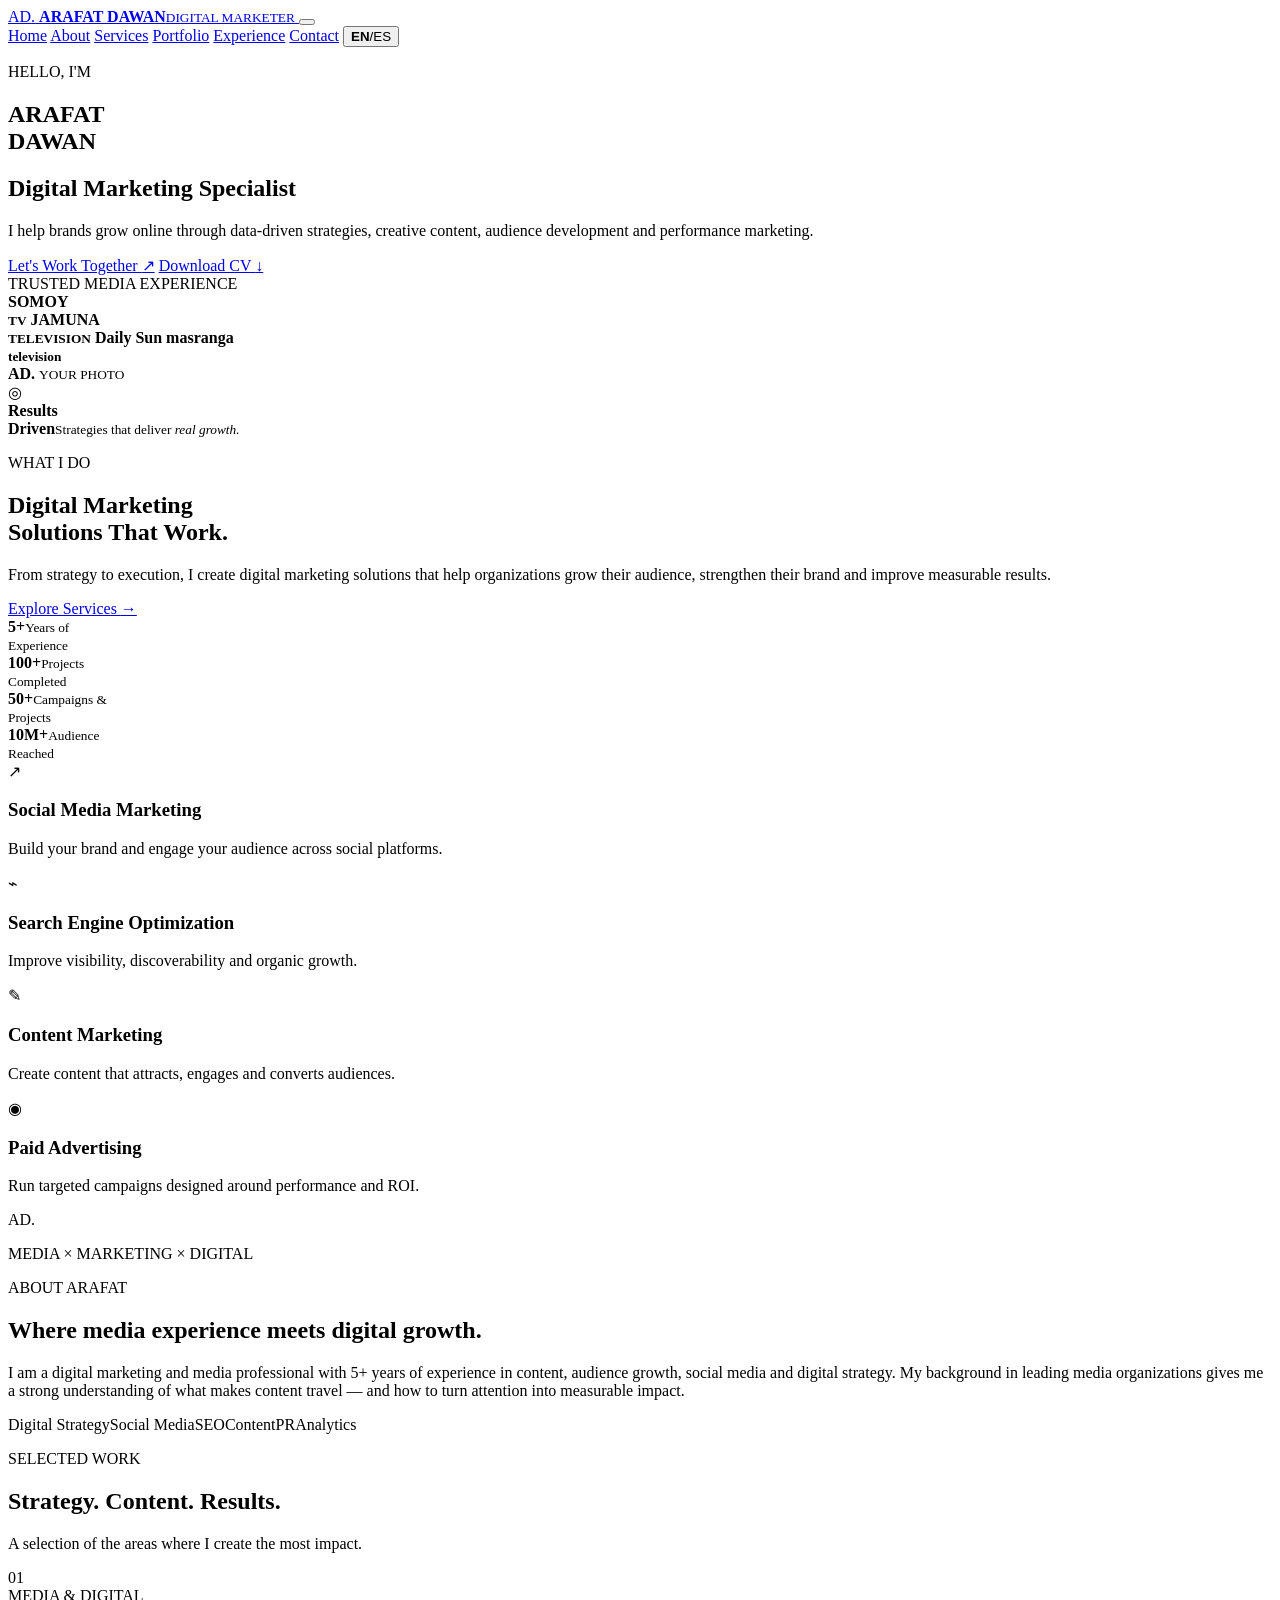
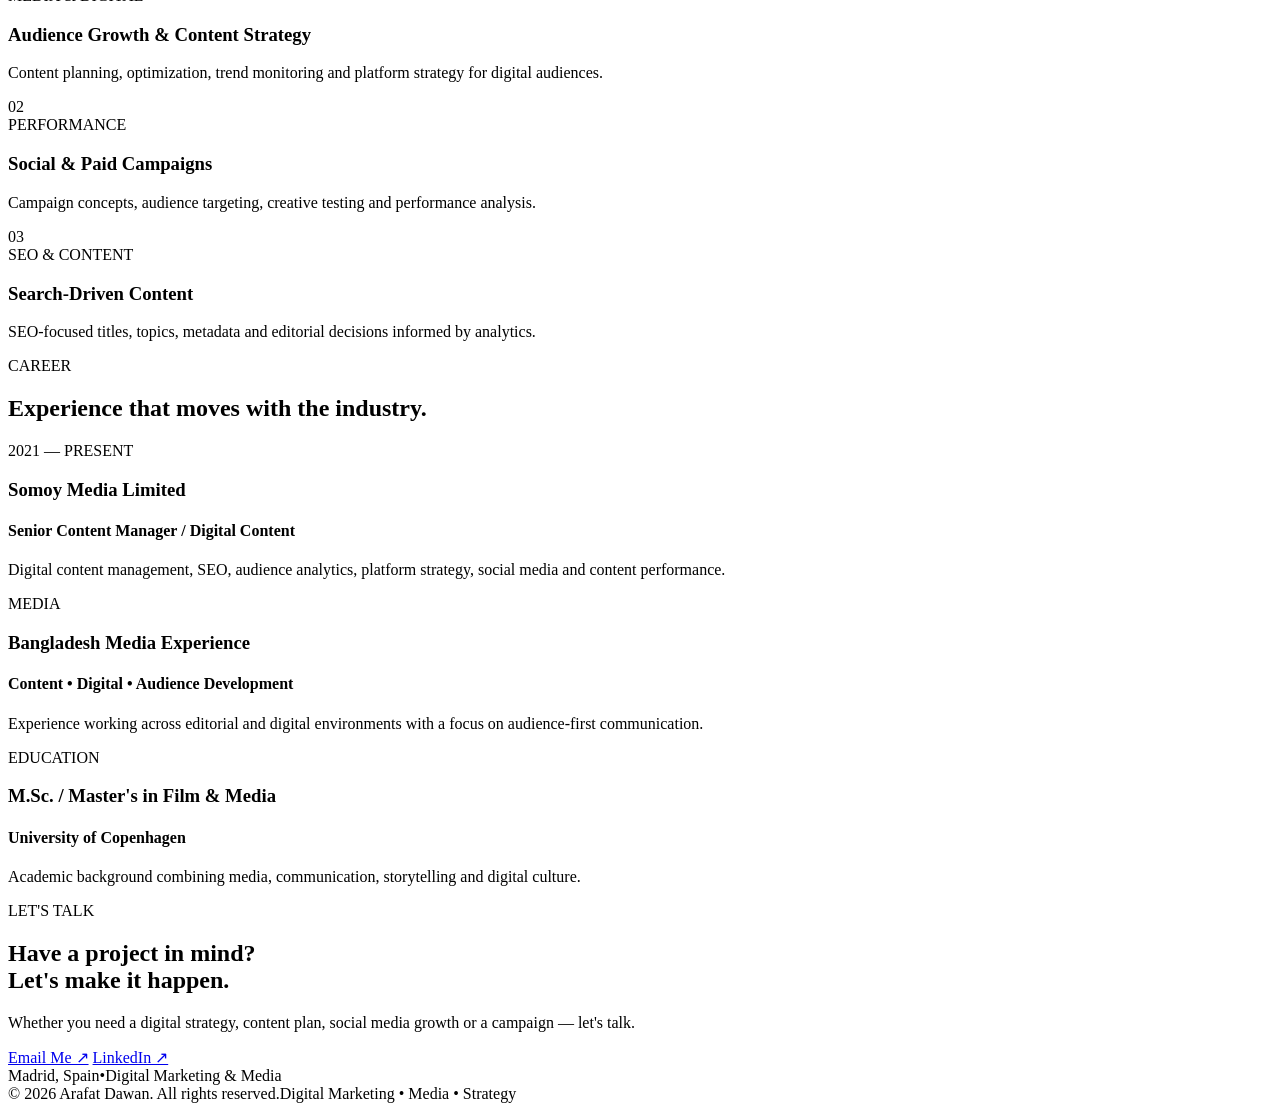
==== commit d0c340ac: "index.html" ====
--- a/index.html
+++ b/index.html
@@ -1,4743 +1,155 @@
 <!DOCTYPE html>
 <html lang="en">
 <head>
+  <meta charset="UTF-8">
+  <meta name="viewport" content="width=device-width, initial-scale=1.0">
+  <meta name="description" content="Arafat Dawan — Digital Marketing Specialist, Content Strategist and Media Professional.">
+  <title>Arafat Dawan | Digital Marketing Specialist</title>
+  <link rel="preconnect" href="https://fonts.googleapis.com">
+  <link rel="preconnect" href="https://fonts.gstatic.com" crossorigin>
+  <link href="https://fonts.googleapis.com/css2?family=Inter:wght@400;500;600;700;800;900&display=swap" rel="stylesheet">
+  <link rel="stylesheet" href="assets/style.css">
+</head>
+<body>
+  <div class="scroll-progress"></div>
 
-    <meta charset="UTF-8">
+  <header class="header">
+    <a href="#home" class="brand">
+      <span class="brand-mark">AD<span>.</span></span>
+      <span><strong>ARAFAT DAWAN</strong><small data-i18n="brandRole">DIGITAL MARKETER</small></span>
+    </a>
+    <button class="menu-toggle" aria-label="Open menu"><span></span><span></span><span></span></button>
+    <nav class="nav">
+      <a href="#home" class="active" data-i18n="navHome">Home</a>
+      <a href="#about" data-i18n="navAbout">About</a>
+      <a href="#services" data-i18n="navServices">Services</a>
+      <a href="#work" data-i18n="navWork">Portfolio</a>
+      <a href="#experience" data-i18n="navExperience">Experience</a>
+      <a href="#contact" data-i18n="navContact">Contact</a>
+      <button class="lang-switch" id="langSwitch"><b>EN</b><span>/</span>ES</button>
+    </nav>
+  </header>
 
-    <meta name="viewport"
-          content="width=device-width, initial-scale=1.0">
-
-    <title>Arafat Dawan — Digital Media Strategist</title>
-
-    <meta name="description"
-          content="Arafat Dawan — Digital Media Strategist, Social Media Growth Specialist and Technology-Driven Storyteller based in Madrid, Spain.">
-
-    <meta name="author"
-          content="Arafat Dawan">
-
-    <meta name="theme-color"
-          content="#050505">
-
-    <link rel="canonical"
-          href="https://arafatdawan.info.bd">
-
-    <!-- =====================================================
-         GOOGLE FONTS
-    ====================================================== -->
-
-    <link rel="preconnect"
-          href="https://fonts.googleapis.com">
-
-    <link rel="preconnect"
-          href="https://fonts.gstatic.com"
-          crossorigin>
-
-    <link href="https://fonts.googleapis.com/css2?family=DM+Sans:wght@400;500;600;700&family=Space+Grotesk:wght@400;500;600;700&display=swap"
-          rel="stylesheet">
-
-
-    <!-- =====================================================
-         FONT AWESOME
-    ====================================================== -->
-
-    <link rel="stylesheet"
-          href="https://cdnjs.cloudflare.com/ajax/libs/font-awesome/6.5.2/css/all.min.css">
-
-
-<style>
-
-/* =========================================================
-   VARIABLES
-========================================================= */
-
-:root {
-
-    --bg: #050505;
-
-    --surface: #0b0b0b;
-
-    --surface-2: #101010;
-
-    --white: #f5f5f5;
-
-    --muted: #888;
-
-    --dark-muted: #555;
-
-    --border: rgba(255,255,255,.10);
-
-    --max-width: 1280px;
-
-}
-
-
-/* =========================================================
-   RESET
-========================================================= */
-
-* {
-
-    margin: 0;
-
-    padding: 0;
-
-    box-sizing: border-box;
-
-}
-
-
-html {
-
-    scroll-behavior: smooth;
-
-}
-
-
-body {
-
-    background: var(--bg);
-
-    color: var(--white);
-
-    font-family: "DM Sans", sans-serif;
-
-    line-height: 1.6;
-
-    overflow-x: hidden;
-
-}
-
-
-a {
-
-    color: inherit;
-
-    text-decoration: none;
-
-}
-
-
-button {
-
-    font-family: inherit;
-
-}
-
-
-::selection {
-
-    background: white;
-
-    color: black;
-
-}
-
-
-/* =========================================================
-   NOISE
-========================================================= */
-
-body::before {
-
-    content: "";
-
-    position: fixed;
-
-    inset: 0;
-
-    pointer-events: none;
-
-    z-index: 9999;
-
-    opacity: .025;
-
-    background-image:
-        url("data:image/svg+xml,%3Csvg viewBox='0 0 180 180' xmlns='http://www.w3.org/2000/svg'%3E%3Cfilter id='n'%3E%3CfeTurbulence type='fractalNoise' baseFrequency='.9' numOctaves='4' stitchTiles='stitch'/%3E%3C/filter%3E%3Crect width='100%25' height='100%25' filter='url(%23n)'/%3E%3C/svg%3E");
-
-}
-
-
-/* =========================================================
-   CURSOR
-========================================================= */
-
-.cursor {
-
-    position: fixed;
-
-    width: 9px;
-
-    height: 9px;
-
-    border-radius: 50%;
-
-    background: white;
-
-    pointer-events: none;
-
-    z-index: 10000;
-
-    transform: translate(-50%, -50%);
-
-    mix-blend-mode: difference;
-
-}
-
-
-@media(max-width: 900px) {
-
-    .cursor {
-
-        display: none;
-
-    }
-
-}
-
-
-/* =========================================================
-   NAVBAR
-========================================================= */
-
-nav {
-
-    position: fixed;
-
-    top: 0;
-
-    left: 0;
-
-    width: 100%;
-
-    z-index: 1000;
-
-    padding: 22px 30px;
-
-    transition: .4s ease;
-
-}
-
-
-nav.scrolled {
-
-    background: rgba(5,5,5,.82);
-
-    backdrop-filter: blur(20px);
-
-    border-bottom: 1px solid var(--border);
-
-}
-
-
-.nav-inner {
-
-    max-width: var(--max-width);
-
-    margin: auto;
-
-    display: flex;
-
-    align-items: center;
-
-    justify-content: space-between;
-
-}
-
-
-.logo {
-
-    font-family: "Space Grotesk";
-
-    font-size: 18px;
-
-    font-weight: 700;
-
-    letter-spacing: -.8px;
-
-    white-space: nowrap;
-
-}
-
-
-.logo span {
-
-    color: #777;
-
-}
-
-
-.nav-links {
-
-    display: flex;
-
-    align-items: center;
-
-    gap: 28px;
-
-}
-
-
-.nav-links a {
-
-    color: #888;
-
-    font-size: 12px;
-
-    transition: .3s;
-
-}
-
-
-.nav-links a:hover {
-
-    color: white;
-
-}
-
-
-.nav-contact {
-
-    border: 1px solid var(--border);
-
-    padding: 8px 15px;
-
-    border-radius: 100px;
-
-    color: white !important;
-
-}
-
-
-.nav-contact:hover {
-
-    background: white;
-
-    color: black !important;
-
-}
-
-
-/* =========================================================
-   LANGUAGE SWITCHER
-========================================================= */
-
-.language-switcher {
-
-    display: flex;
-
-    align-items: center;
-
-    gap: 6px;
-
-    margin-left: 4px;
-
-    font-size: 11px;
-
-}
-
-
-.language-switcher span {
-
-    color: #444;
-
-}
-
-
-.lang-btn {
-
-    border: 0;
-
-    background: transparent;
-
-    color: #555;
-
-    cursor: pointer;
-
-    font-size: 11px;
-
-    padding: 3px;
-
-    transition: .3s;
-
-}
-
-
-.lang-btn:hover {
-
-    color: white;
-
-}
-
-
-.lang-btn.active {
-
-    color: white;
-
-}
-
-
-/* =========================================================
-   MOBILE MENU BUTTON
-========================================================= */
-
-.menu-btn {
-
-    display: none;
-
-    background: none;
-
-    border: 0;
-
-    color: white;
-
-    font-size: 21px;
-
-    cursor: pointer;
-
-}
-
-
-/* =========================================================
-   HERO
-========================================================= */
-
-.hero {
-
-    min-height: 100vh;
-
-    display: flex;
-
-    align-items: center;
-
-    position: relative;
-
-    padding: 150px 30px 100px;
-
-}
-
-
-.hero-inner {
-
-    width: 100%;
-
-    max-width: var(--max-width);
-
-    margin: auto;
-
-}
-
-
-.location {
-
-    display: inline-flex;
-
-    align-items: center;
-
-    gap: 10px;
-
-    padding: 8px 14px;
-
-    border: 1px solid var(--border);
-
-    border-radius: 100px;
-
-    color: #888;
-
-    font-size: 11px;
-
-    margin-bottom: 35px;
-
-}
-
-
-.hero h1 {
-
-    max-width: 1100px;
-
-    font-family: "Space Grotesk";
-
-    font-size: clamp(60px, 9vw, 135px);
-
-    line-height: .86;
-
-    letter-spacing: -7px;
-
-    font-weight: 600;
-
-}
-
-
-.outline {
-
-    color: transparent;
-
-    -webkit-text-stroke: 1px rgba(255,255,255,.6);
-
-}
-
-
-.hero-sub {
-
-    max-width: 670px;
-
-    margin-top: 55px;
-
-    color: #888;
-
-    font-size: 18px;
-
-}
-
-
-.hero-sub strong {
-
-    color: white;
-
-}
-
-
-.hero-buttons {
-
-    display: flex;
-
-    flex-wrap: wrap;
-
-    gap: 10px;
-
-    margin-top: 30px;
-
-}
-
-
-.btn {
-
-    display: inline-flex;
-
-    align-items: center;
-
-    gap: 10px;
-
-    padding: 13px 20px;
-
-    border: 1px solid var(--border);
-
-    border-radius: 100px;
-
-    font-size: 12px;
-
-    transition: .3s;
-
-}
-
-
-.btn-primary {
-
-    background: white;
-
-    color: black;
-
-    border-color: white;
-
-}
-
-
-.btn-primary:hover {
-
-    transform: translateY(-3px);
-
-}
-
-
-.btn:hover {
-
-    background: #111;
-
-}
-
-
-.btn-primary:hover {
-
-    background: white;
-
-}
-
-
-.scroll {
-
-    position: absolute;
-
-    left: 30px;
-
-    bottom: 30px;
-
-    color: #444;
-
-    font-size: 9px;
-
-    text-transform: uppercase;
-
-    letter-spacing: 2px;
-
-}
-
-
-/* =========================================================
-   STATS
-========================================================= */
-
-.stats {
-
-    padding: 0 30px 120px;
-
-}
-
-
-.stats-grid {
-
-    max-width: var(--max-width);
-
-    margin: auto;
-
-    display: grid;
-
-    grid-template-columns: repeat(4,1fr);
-
-    border-top: 1px solid var(--border);
-
-    border-bottom: 1px solid var(--border);
-
-}
-
-
-.stat {
-
-    padding: 40px 25px;
-
-    border-right: 1px solid var(--border);
-
-}
-
-
-.stat:last-child {
-
-    border-right: none;
-
-}
-
-
-.stat-number {
-
-    font-family: "Space Grotesk";
-
-    font-size: clamp(38px,5vw,65px);
-
-    line-height: 1;
-
-    letter-spacing: -4px;
-
-}
-
-
-.stat-label {
-
-    margin-top: 10px;
-
-    color: #666;
-
-    font-size: 11px;
-
-}
-
-
-/* =========================================================
-   SECTIONS
-========================================================= */
-
-section {
-
-    padding: 130px 30px;
-
-}
-
-
-.container {
-
-    max-width: var(--max-width);
-
-    margin: auto;
-
-}
-
-
-.section-label {
-
-    margin-bottom: 25px;
-
-    color: #555;
-
-    font-size: 10px;
-
-    letter-spacing: 2px;
-
-    text-transform: uppercase;
-
-}
-
-
-.section-title {
-
-    max-width: 950px;
-
-    font-family: "Space Grotesk";
-
-    font-size: clamp(45px,6vw,82px);
-
-    line-height: .94;
-
-    letter-spacing: -4px;
-
-}
-
-
-.section-title span {
-
-    color: #555;
-
-}
-
-
-/* =========================================================
-   ABOUT
-========================================================= */
-
-.about-grid {
-
-    display: grid;
-
-    grid-template-columns: 1.1fr .9fr;
-
-    gap: 90px;
-
-    margin-top: 75px;
-
-}
-
-
-.about-text {
-
-    max-width: 650px;
-
-    color: #888;
-
-    font-size: 17px;
-
-}
-
-
-.about-text p + p {
-
-    margin-top: 25px;
-
-}
-
-
-.about-text strong {
-
-    color: white;
-
-}
-
-
-.about-list {
-
-    border-top: 1px solid var(--border);
-
-}
-
-
-.about-item {
-
-    display: flex;
-
-    align-items: center;
-
-    justify-content: space-between;
-
-    gap: 20px;
-
-    padding: 18px 0;
-
-    border-bottom: 1px solid var(--border);
-
-    color: #666;
-
-    font-size: 12px;
-
-}
-
-
-.about-item span:last-child {
-
-    color: white;
-
-    text-align: right;
-
-}
-
-
-/* =========================================================
-   EXPERIENCE
-========================================================= */
-
-.experience {
-
-    background: var(--surface);
-
-}
-
-
-.timeline {
-
-    margin-top: 75px;
-
-    border-top: 1px solid var(--border);
-
-}
-
-
-.job {
-
-    display: grid;
-
-    grid-template-columns: 170px 1fr 150px;
-
-    gap: 40px;
-
-    padding: 50px 0;
-
-    border-bottom: 1px solid var(--border);
-
-    transition: .4s;
-
-}
-
-
-.job:hover {
-
-    background: rgba(255,255,255,.015);
-
-    padding-left: 20px;
-
-    padding-right: 20px;
-
-}
-
-
-.job-year {
-
-    color: #666;
-
-    font-size: 11px;
-
-}
-
-
-.job-title {
-
-    font-family: "Space Grotesk";
-
-    font-size: 34px;
-
-    letter-spacing: -1.5px;
-
-}
-
-
-.job-company {
-
-    color: #666;
-
-    margin-top: 5px;
-
-}
-
-
-.job-description {
-
-    max-width: 700px;
-
-    color: #888;
-
-    margin-top: 25px;
-
-    font-size: 14px;
-
-}
-
-
-.job-tags {
-
-    display: flex;
-
-    flex-wrap: wrap;
-
-    gap: 7px;
-
-    margin-top: 25px;
-
-}
-
-
-.tag {
-
-    padding: 6px 10px;
-
-    border: 1px solid var(--border);
-
-    border-radius: 100px;
-
-    color: #888;
-
-    font-size: 9px;
-
-}
-
-
-.job-type {
-
-    text-align: right;
-
-    color: #555;
-
-    font-size: 10px;
-
-}
-
-
-/* =========================================================
-   ACHIEVEMENTS
-========================================================= */
-
-.achievement-grid {
-
-    display: grid;
-
-    grid-template-columns: repeat(3,1fr);
-
-    gap: 15px;
-
-    margin-top: 75px;
-
-}
-
-
-.achievement {
-
-    min-height: 310px;
-
-    padding: 30px;
-
-    border: 1px solid var(--border);
-
-    display: flex;
-
-    flex-direction: column;
-
-    justify-content: space-between;
-
-    transition: .4s;
-
-}
-
-
-.achievement:hover {
-
-    background: #101010;
-
-    transform: translateY(-7px);
-
-}
-
-
-.achievement-number {
-
-    font-family: "Space Grotesk";
-
-    font-size: 55px;
-
-    line-height: 1;
-
-    letter-spacing: -4px;
-
-}
-
-
-.achievement h3 {
-
-    font-family: "Space Grotesk";
-
-    font-size: 19px;
-
-}
-
-
-.achievement p {
-
-    color: #666;
-
-    font-size: 12px;
-
-    margin-top: 8px;
-
-}
-
-
-/* =========================================================
-   CASE STUDIES
-========================================================= */
-
-.cases {
-
-    background: var(--surface);
-
-}
-
-
-.case-grid {
-
-    display: grid;
-
-    grid-template-columns: 1fr 1fr;
-
-    gap: 18px;
-
-    margin-top: 75px;
-
-}
-
-
-.case {
-
-    min-height: 510px;
-
-    padding: 35px;
-
-    border: 1px solid var(--border);
-
-    position: relative;
-
-    overflow: hidden;
-
-    display: flex;
-
-    flex-direction: column;
-
-    justify-content: flex-end;
-
-    background:
-        radial-gradient(
-            circle at 80% 20%,
-            rgba(255,255,255,.08),
-            transparent 30%
-        );
-
-}
-
-
-.case::before {
-
-    content: "";
-
-    position: absolute;
-
-    width: 280px;
-
-    height: 280px;
-
-    top: 65px;
-
-    right: 65px;
-
-    border: 1px solid rgba(255,255,255,.06);
-
-    border-radius: 50%;
-
-}
-
-
-.case-number {
-
-    position: absolute;
-
-    top: 30px;
-
-    left: 30px;
-
-    color: #555;
-
-    font-size: 9px;
-
-    letter-spacing: 2px;
-
-}
-
-
-.case h3 {
-
-    position: relative;
-
-    font-family: "Space Grotesk";
-
-    font-size: 42px;
-
-    letter-spacing: -2px;
-
-}
-
-
-.case p {
-
-    position: relative;
-
-    max-width: 530px;
-
-    color: #777;
-
-    margin-top: 12px;
-
-    font-size: 14px;
-
-}
-
-
-.case-result {
-
-    position: relative;
-
-    margin-top: 25px;
-
-    font-family: "Space Grotesk";
-
-    font-size: 20px;
-
-}
-
-
-/* =========================================================
-   EXPERTISE
-========================================================= */
-
-.skills {
-
-    display: grid;
-
-    grid-template-columns: 1fr 1fr;
-
-    column-gap: 80px;
-
-    margin-top: 70px;
-
-}
-
-
-.skill {
-
-    padding: 22px 0;
-
-    border-bottom: 1px solid var(--border);
-
-}
-
-
-.skill-top {
-
-    display: flex;
-
-    align-items: center;
-
-    justify-content: space-between;
-
-    margin-bottom: 12px;
-
-}
-
-
-.skill-name {
-
-    font-size: 13px;
-
-}
-
-
-.skill-percent {
-
-    color: #555;
-
-    font-size: 9px;
-
-}
-
-
-.skill-bar {
-
-    height: 2px;
-
-    background: #1c1c1c;
-
-}
-
-
-.skill-progress {
-
-    width: 0;
-
-    height: 100%;
-
-    background: white;
-
-    transition: width 1.5s cubic-bezier(.16,1,.3,1);
-
-}
-
-
-/* =========================================================
-   EDUCATION
-========================================================= */
-
-.education {
-
-    background: var(--surface);
-
-}
-
-
-.education-grid {
-
-    display: grid;
-
-    grid-template-columns: 1fr 1fr;
-
-    gap: 18px;
-
-    margin-top: 70px;
-
-}
-
-
-.education-card {
-
-    min-height: 300px;
-
-    padding: 40px;
-
-    border: 1px solid var(--border);
-
-    display: flex;
-
-    flex-direction: column;
-
-    justify-content: space-between;
-
-}
-
-
-.degree {
-
-    font-family: "Space Grotesk";
-
-    font-size: 31px;
-
-    letter-spacing: -1px;
-
-}
-
-
-.school {
-
-    color: #777;
-
-    margin-top: 8px;
-
-}
-
-
-.education-description {
-
-    color: #777;
-
-    font-size: 12px;
-
-}
-
-
-/* =========================================================
-   CV
-========================================================= */
-
-.cv-section {
-
-    text-align: center;
-
-}
-
-
-.cv-box {
-
-    max-width: 800px;
-
-    margin: 70px auto 0;
-
-    padding: 60px 40px;
-
-    border: 1px solid var(--border);
-
-}
-
-
-.cv-box h3 {
-
-    font-family: "Space Grotesk";
-
-    font-size: 38px;
-
-    letter-spacing: -1px;
-
-}
-
-
-.cv-box p {
-
-    max-width: 600px;
-
-    margin: 15px auto 30px;
-
-    color: #777;
-
-    font-size: 14px;
-
-}
-
-
-/* =========================================================
-   CONTACT
-========================================================= */
-
-.contact {
-
-    min-height: 85vh;
-
-    display: flex;
-
-    align-items: center;
-
-}
-
-
-.contact-title {
-
-    font-family: "Space Grotesk";
-
-    font-size: clamp(65px,10vw,145px);
-
-    line-height: .82;
-
-    letter-spacing: -7px;
-
-}
-
-
-.contact-title span {
-
-    color: #555;
-
-}
-
-
-.contact-bottom {
-
-    display: flex;
-
-    align-items: flex-end;
-
-    justify-content: space-between;
-
-    gap: 40px;
-
-    margin-top: 70px;
-
-}
-
-
-.contact-info {
-
-    display: flex;
-
-    flex-direction: column;
-
-    gap: 10px;
-
-}
-
-
-.contact-email {
-
-    font-size: 20px;
-
-}
-
-
-.contact-location {
-
-    color: #555;
-
-    font-size: 12px;
-
-}
-
-
-.socials {
-
-    display: flex;
-
-    gap: 9px;
-
-}
-
-
-.social {
-
-    width: 45px;
-
-    height: 45px;
-
-    display: grid;
-
-    place-items: center;
-
-    border: 1px solid var(--border);
-
-    border-radius: 50%;
-
-    color: #888;
-
-    transition: .3s;
-
-}
-
-
-.social:hover {
-
-    background: white;
-
-    color: black;
-
-    transform: translateY(-4px);
-
-}
-
-
-/* =========================================================
-   FOOTER
-========================================================= */
-
-footer {
-
-    padding: 28px 30px;
-
-    border-top: 1px solid var(--border);
-
-    color: #444;
-
-    font-size: 10px;
-
-}
-
-
-.footer-inner {
-
-    max-width: var(--max-width);
-
-    margin: auto;
-
-    display: flex;
-
-    align-items: center;
-
-    justify-content: space-between;
-
-}
-
-
-/* =========================================================
-   REVEAL ANIMATION
-========================================================= */
-
-.reveal {
-
-    opacity: 0;
-
-    transform: translateY(35px);
-
-    transition:
-        opacity .9s ease,
-        transform .9s cubic-bezier(.16,1,.3,1);
-
-}
-
-
-.reveal.active {
-
-    opacity: 1;
-
-    transform: translateY(0);
-
-}
-
-
-/* =========================================================
-   RESPONSIVE
-========================================================= */
-
-@media(max-width: 900px) {
-
-    nav {
-
-        padding: 18px 20px;
-
-    }
-
-
-    .menu-btn {
-
-        display: block;
-
-    }
-
-
-    .nav-links {
-
-        position: fixed;
-
-        top: 70px;
-
-        left: 20px;
-
-        right: 20px;
-
-        display: none;
-
-        flex-direction: column;
-
-        align-items: flex-start;
-
-        gap: 20px;
-
-        padding: 25px;
-
-        background: #101010;
-
-        border: 1px solid var(--border);
-
-        border-radius: 12px;
-
-    }
-
-
-    .nav-links.active {
-
-        display: flex;
-
-    }
-
-
-    .language-switcher {
-
-        margin-left: 0;
-
-        margin-top: 5px;
-
-    }
-
-
-    .hero {
-
-        padding-left: 20px;
-
-        padding-right: 20px;
-
-    }
-
-
-    .hero h1 {
-
-        letter-spacing: -4px;
-
-    }
-
-
-    section {
-
-        padding-left: 20px;
-
-        padding-right: 20px;
-
-    }
-
-
-    .stats {
-
-        padding-left: 20px;
-
-        padding-right: 20px;
-
-    }
-
-
-    .stats-grid {
-
-        grid-template-columns: 1fr 1fr;
-
-    }
-
-
-    .stat:nth-child(2) {
-
-        border-right: none;
-
-    }
-
-
-    .stat:nth-child(-n+2) {
-
-        border-bottom: 1px solid var(--border);
-
-    }
-
-
-    .about-grid {
-
-        grid-template-columns: 1fr;
-
-        gap: 50px;
-
-    }
-
-
-    .job {
-
-        grid-template-columns: 1fr;
-
-        gap: 15px;
-
-    }
-
-
-    .job-type {
-
-        text-align: left;
-
-    }
-
-
-    .achievement-grid {
-
-        grid-template-columns: 1fr 1fr;
-
-    }
-
-
-    .skills {
-
-        grid-template-columns: 1fr;
-
-    }
-
-
-    .education-grid {
-
-        grid-template-columns: 1fr;
-
-    }
-
-
-    .contact-bottom {
-
-        flex-direction: column;
-
-        align-items: flex-start;
-
-    }
-
-}
-
-
-@media(max-width: 600px) {
-
-    .hero h1 {
-
-        font-size: 58px;
-
-    }
-
-
-    .section-title {
-
-        font-size: 46px;
-
-    }
-
-
-    .stats-grid {
-
-        grid-template-columns: 1fr;
-
-    }
-
-
-    .stat {
-
-        border-right: none;
-
-        border-bottom: 1px solid var(--border);
-
-    }
-
-
-    .stat:last-child {
-
-        border-bottom: none;
-
-    }
-
-
-    .achievement-grid {
-
-        grid-template-columns: 1fr;
-
-    }
-
-
-    .case-grid {
-
-        grid-template-columns: 1fr;
-
-    }
-
-
-    .case {
-
-        min-height: 430px;
-
-    }
-
-
-    .case h3 {
-
-        font-size: 34px;
-
-    }
-
-
-    .contact-title {
-
-        font-size: 72px;
-
-        letter-spacing: -4px;
-
-    }
-
-
-    .footer-inner {
-
-        flex-direction: column;
-
-        align-items: flex-start;
-
-        gap: 10px;
-
-    }
-
-}
-
-</style>
-
-</head>
-
-
-<body>
-
-
-<!-- =====================================================
-     CUSTOM CURSOR
-====================================================== -->
-
-<div class="cursor"></div>
-
-
-<!-- =====================================================
-     NAVIGATION
-====================================================== -->
-
-<nav id="navbar">
-
-    <div class="nav-inner">
-
-
-        <a href="#top"
-           class="logo">
-
-            ARAFAT<span> DAWAN</span>
-
-        </a>
-
-
-        <div class="nav-links"
-             id="navLinks">
-
-
-            <a href="#about"
-               data-i18n="nav.about">
-                About
-            </a>
-
-
-            <a href="#experience"
-               data-i18n="nav.experience">
-                Experience
-            </a>
-
-
-            <a href="#work"
-               data-i18n="nav.work">
-                Work
-            </a>
-
-
-            <a href="#expertise"
-               data-i18n="nav.expertise">
-                Expertise
-            </a>
-
-
-            <a href="#education"
-               data-i18n="nav.education">
-                Education
-            </a>
-
-
-            <a href="#contact"
-               class="nav-contact"
-               data-i18n="nav.contact">
-                Let's Talk
-            </a>
-
-
-            <div class="language-switcher">
-
-                <button class="lang-btn active"
-                        data-lang="en">
-                    EN
-                </button>
-
-                <span>/</span>
-
-                <button class="lang-btn"
-                        data-lang="es">
-                    ES
-                </button>
-
+  <main>
+    <section class="hero section-dark" id="home">
+      <div class="hero-glow"></div>
+      <div class="container hero-grid">
+        <div class="hero-copy reveal">
+          <p class="eyebrow" data-i18n="heroEyebrow">HELLO, I'M</p>
+          <h1>ARAFAT<br><span>DAWAN</span></h1>
+          <h2 data-i18n="heroTitle">Digital Marketing Specialist</h2>
+          <div class="accent-line"></div>
+          <p class="hero-text" data-i18n="heroText">I help brands grow online through data-driven strategies, creative content, audience development and performance marketing.</p>
+          <div class="hero-actions">
+            <a href="#contact" class="btn btn-primary" data-i18n="heroCta">Let's Work Together <span>↗</span></a>
+            <a href="assets/Arafat_Dawan_CV.pdf" target="_blank" class="btn btn-outline" data-i18n="cvBtn">Download CV <span>↓</span></a>
+          </div>
+          <div class="trusted">
+            <span data-i18n="trusted">TRUSTED MEDIA EXPERIENCE</span>
+            <div class="logos">
+              <b>SOMOY<br><small>TV</small></b>
+              <b>JAMUNA<br><small>TELEVISION</small></b>
+              <b>Daily Sun</b>
+              <b>masranga<br><small>television</small></b>
             </div>
-
-
+          </div>
         </div>
 
+        <div class="hero-visual reveal">
+          <div class="orb"></div>
+          <div class="photo-frame">
+            <img src="assets/arafat.jpg" alt="Arafat Dawan" onerror="this.style.display='none';this.parentElement.classList.add('photo-placeholder')">
+            <div class="placeholder-content">
+              <strong>AD<span>.</span></strong>
+              <small>YOUR PHOTO</small>
+            </div>
+          </div>
+          <div class="result-card">
+            <div class="target">◎</div>
+            <div><strong data-i18n="resultTitle">Results<br>Driven</strong><small data-i18n="resultText">Strategies that deliver <em>real growth.</em></small></div>
+          </div>
+          <div class="dots"></div>
+        </div>
+      </div>
+    </section>
 
-        <button class="menu-btn"
-                id="menuBtn">
+    <section class="services-intro section-light" id="services">
+      <div class="container intro-grid">
+        <div class="reveal">
+          <p class="eyebrow orange" data-i18n="whatIDo">WHAT I DO</p>
+          <h2 data-i18n="servicesTitle">Digital Marketing<br>Solutions That <span>Work.</span></h2>
+          <p class="muted" data-i18n="servicesIntro">From strategy to execution, I create digital marketing solutions that help organizations grow their audience, strengthen their brand and improve measurable results.</p>
+          <a href="#contact" class="btn btn-primary" data-i18n="exploreBtn">Explore Services <span>→</span></a>
+        </div>
+        <div class="stats-services reveal">
+          <div class="stats">
+            <div class="stat"><strong>5<span>+</span></strong><small data-i18n="stat1">Years of<br>Experience</small></div>
+            <div class="stat"><strong>100<span>+</span></strong><small data-i18n="stat2">Projects<br>Completed</small></div>
+            <div class="stat"><strong>50<span>+</span></strong><small data-i18n="stat3">Campaigns &<br>Projects</small></div>
+            <div class="stat"><strong>10M<span>+</span></strong><small data-i18n="stat4">Audience<br>Reached</small></div>
+          </div>
+          <div class="service-cards">
+            <article class="service-card"><span class="icon">↗</span><h3 data-i18n="s1">Social Media Marketing</h3><p data-i18n="s1p">Build your brand and engage your audience across social platforms.</p></article>
+            <article class="service-card"><span class="icon">⌁</span><h3 data-i18n="s2">Search Engine Optimization</h3><p data-i18n="s2p">Improve visibility, discoverability and organic growth.</p></article>
+            <article class="service-card"><span class="icon">✎</span><h3 data-i18n="s3">Content Marketing</h3><p data-i18n="s3p">Create content that attracts, engages and converts audiences.</p></article>
+            <article class="service-card"><span class="icon">◉</span><h3 data-i18n="s4">Paid Advertising</h3><p data-i18n="s4p">Run targeted campaigns designed around performance and ROI.</p></article>
+          </div>
+        </div>
+      </div>
+    </section>
 
-            <i class="fa-solid fa-bars"></i>
+    <section class="about section-dark" id="about">
+      <div class="container about-grid">
+        <div class="about-card reveal"><span class="big-ad">AD<span>.</span></span><p>MEDIA × MARKETING × DIGITAL</p></div>
+        <div class="reveal">
+          <p class="eyebrow">ABOUT ARAFAT</p>
+          <h2 data-i18n="aboutTitle">Where media experience meets <span>digital growth.</span></h2>
+          <p class="hero-text" data-i18n="aboutText">I am a digital marketing and media professional with 5+ years of experience in content, audience growth, social media and digital strategy. My background in leading media organizations gives me a strong understanding of what makes content travel — and how to turn attention into measurable impact.</p>
+          <div class="pill-row"><span>Digital Strategy</span><span>Social Media</span><span>SEO</span><span>Content</span><span>PR</span><span>Analytics</span></div>
+        </div>
+      </div>
+    </section>
 
-        </button>
+    <section class="work section-light" id="work">
+      <div class="container">
+        <div class="section-heading reveal">
+          <div><p class="eyebrow orange">SELECTED WORK</p><h2 data-i18n="workTitle">Strategy. Content. <span>Results.</span></h2></div>
+          <p data-i18n="workIntro">A selection of the areas where I create the most impact.</p>
+        </div>
+        <div class="work-grid">
+          <article class="work-card large reveal"><div class="work-number">01</div><div><span>MEDIA & DIGITAL</span><h3 data-i18n="work1">Audience Growth & Content Strategy</h3><p data-i18n="work1p">Content planning, optimization, trend monitoring and platform strategy for digital audiences.</p></div></article>
+          <article class="work-card reveal"><div class="work-number">02</div><div><span>PERFORMANCE</span><h3 data-i18n="work2">Social & Paid Campaigns</h3><p data-i18n="work2p">Campaign concepts, audience targeting, creative testing and performance analysis.</p></div></article>
+          <article class="work-card reveal"><div class="work-number">03</div><div><span>SEO & CONTENT</span><h3 data-i18n="work3">Search-Driven Content</h3><p data-i18n="work3p">SEO-focused titles, topics, metadata and editorial decisions informed by analytics.</p></div></article>
+        </div>
+      </div>
+    </section>
 
+    <section class="experience section-dark" id="experience">
+      <div class="container">
+        <div class="section-heading reveal"><div><p class="eyebrow">CAREER</p><h2 data-i18n="expTitle">Experience that <span>moves</span> with the industry.</h2></div></div>
+        <div class="timeline">
+          <div class="timeline-item reveal"><div class="year">2021 — PRESENT</div><div><h3>Somoy Media Limited</h3><h4 data-i18n="role1">Senior Content Manager / Digital Content</h4><p data-i18n="role1p">Digital content management, SEO, audience analytics, platform strategy, social media and content performance.</p></div></div>
+          <div class="timeline-item reveal"><div class="year">MEDIA</div><div><h3>Bangladesh Media Experience</h3><h4 data-i18n="role2">Content • Digital • Audience Development</h4><p data-i18n="role2p">Experience working across editorial and digital environments with a focus on audience-first communication.</p></div></div>
+          <div class="timeline-item reveal"><div class="year">EDUCATION</div><div><h3 data-i18n="edu">M.Sc. / Master's in Film & Media</h3><h4>University of Copenhagen</h4><p data-i18n="edup">Academic background combining media, communication, storytelling and digital culture.</p></div></div>
+        </div>
+      </div>
+    </section>
 
-    </div>
+    <section class="contact section-light" id="contact">
+      <div class="container contact-box reveal">
+        <p class="eyebrow orange">LET'S TALK</p>
+        <h2 data-i18n="contactTitle">Have a project in mind?<br><span>Let's make it happen.</span></h2>
+        <p class="muted" data-i18n="contactText">Whether you need a digital strategy, content plan, social media growth or a campaign — let's talk.</p>
+        <div class="contact-actions">
+          <a href="mailto:hello@arafatdawan.info.bd" class="btn btn-primary">Email Me ↗</a>
+          <a href="https://www.linkedin.com/" target="_blank" class="btn btn-outline">LinkedIn ↗</a>
+        </div>
+        <div class="contact-details"><span>Madrid, Spain</span><span>•</span><span>Digital Marketing & Media</span></div>
+      </div>
+    </section>
+  </main>
 
-</nav>
-
-
-
-<main id="top">
-
-
-<!-- =====================================================
-     HERO
-====================================================== -->
-
-<section class="hero">
-
-    <div class="hero-inner">
-
-
-        <div class="location reveal">
-
-            <i class="fa-solid fa-location-dot"></i>
-
-            <span data-i18n="hero.location">
-                Madrid, Spain · Available for Digital Projects
-            </span>
-
-        </div>
-
-
-        <h1 class="reveal">
-
-            <span data-i18n="hero.title1">
-                I BUILD
-            </span>
-
-            <br>
-
-            <span class="outline"
-                  data-i18n="hero.title2">
-                DIGITAL
-            </span>
-
-            <br>
-
-            <span data-i18n="hero.title3">
-                AUDIENCES.
-            </span>
-
-        </h1>
-
-
-        <div class="hero-sub reveal"
-             data-i18n="hero.description">
-
-            <strong>Arafat Dawan</strong> is a Digital Media
-            Strategist, Social Media Growth Specialist and
-            Technology-Driven Storyteller with 5+ years of
-            experience scaling audiences, leading digital teams
-            and building high-impact media ecosystems.
-
-        </div>
-
-
-        <div class="hero-buttons reveal">
-
-
-            <a href="#work"
-               class="btn btn-primary">
-
-                <span data-i18n="hero.buttonWork">
-                    Explore My Work
-                </span>
-
-                <i class="fa-solid fa-arrow-down"></i>
-
-            </a>
-
-
-            <a href="mailto:contact@arafatdawan.info.bd"
-               class="btn">
-
-                <span data-i18n="hero.buttonContact">
-                    Contact Me
-                </span>
-
-                <i class="fa-solid fa-arrow-up-right-from-square"></i>
-
-            </a>
-
-
-        </div>
-
-
-    </div>
-
-
-    <div class="scroll"
-         data-i18n="hero.scroll">
-
-        Scroll to explore ↓
-
-    </div>
-
-</section>
-
-
-
-<!-- =====================================================
-     STATS
-====================================================== -->
-
-<section class="stats">
-
-    <div class="stats-grid">
-
-
-        <div class="stat reveal">
-
-            <div class="stat-number">
-                25M+
-            </div>
-
-            <div class="stat-label"
-                 data-i18n="stats.youtube">
-
-                YouTube audience
-
-            </div>
-
-        </div>
-
-
-        <div class="stat reveal">
-
-            <div class="stat-number">
-                18M+
-            </div>
-
-            <div class="stat-label"
-                 data-i18n="stats.facebook">
-
-                Facebook audience
-
-            </div>
-
-        </div>
-
-
-        <div class="stat reveal">
-
-            <div class="stat-number">
-                178M
-            </div>
-
-            <div class="stat-label"
-                 data-i18n="stats.instagram">
-
-                Views on one Instagram video
-
-            </div>
-
-        </div>
-
-
-        <div class="stat reveal">
-
-            <div class="stat-number">
-                5+
-            </div>
-
-            <div class="stat-label"
-                 data-i18n="stats.experience">
-
-                Years in digital media
-
-            </div>
-
-        </div>
-
-
-    </div>
-
-</section>
-
-
-
-<!-- =====================================================
-     ABOUT
-====================================================== -->
-
-<section id="about">
-
-    <div class="container">
-
-
-        <div class="section-label reveal"
-             data-i18n="about.label">
-
-            01 — About
-
-        </div>
-
-
-        <h2 class="section-title reveal">
-
-            <span data-i18n="about.title1">
-                Media meets
-            </span>
-
-            <span data-i18n="about.title2">
-                technology.
-            </span>
-
-        </h2>
-
-
-        <div class="about-grid">
-
-
-            <div class="about-text reveal">
-
-
-                <p data-i18n="about.p1">
-
-                    I started my professional journey at
-                    <strong>Somoy TV in 2021</strong> as a trainee.
-                    Over the next four years, I earned four promotions
-                    and became Department In-Charge.
-
-                </p>
-
-
-                <p data-i18n="about.p2">
-
-                    My work has focused on the technical and strategic
-                    side of social media — from troubleshooting platform
-                    issues and maintaining page quality to improving
-                    reach, engagement, distribution and audience growth.
-
-                </p>
-
-
-                <p data-i18n="about.p3">
-
-                    Later, as a <strong>Manager at Desh Television</strong>,
-                    I led a team of 32 people and worked on rebuilding
-                    the organisation's digital presence.
-
-                </p>
-
-
-                <p data-i18n="about.p4">
-
-                    Today, I work as a consultant, helping content creators,
-                    public figures and campaigns with the technical and
-                    strategic side of their digital platforms.
-
-                </p>
-
-
-            </div>
-
-
-            <div class="about-list reveal">
-
-
-                <div class="about-item">
-
-                    <span data-i18n="about.info.location">
-                        Based in
-                    </span>
-
-                    <span>
-                        Madrid, Spain
-                    </span>
-
-                </div>
-
-
-                <div class="about-item">
-
-                    <span data-i18n="about.info.experience">
-                        Experience
-                    </span>
-
-                    <span>
-                        5+ Years
-                    </span>
-
-                </div>
-
-
-                <div class="about-item">
-
-                    <span data-i18n="about.info.focus">
-                        Focus
-                    </span>
-
-                    <span data-i18n="about.info.focusValue">
-                        Digital Media & Growth
-                    </span>
-
-                </div>
-
-
-                <div class="about-item">
-
-                    <span data-i18n="about.info.platforms">
-                        Platforms
-                    </span>
-
-                    <span>
-                        Facebook · YouTube · Instagram · TikTok
-                    </span>
-
-                </div>
-
-
-                <div class="about-item">
-
-                    <span data-i18n="about.info.leadership">
-                        Leadership
-                    </span>
-
-                    <span>
-                        32+ People
-                    </span>
-
-                </div>
-
-
-                <div class="about-item">
-
-                    <span data-i18n="about.info.role">
-                        Current Role
-                    </span>
-
-                    <span data-i18n="about.info.roleValue">
-                        Digital Consultant
-                    </span>
-
-                </div>
-
-
-            </div>
-
-        </div>
-
-    </div>
-
-</section>
-
-
-
-<!-- =====================================================
-     EXPERIENCE
-====================================================== -->
-
-<section id="experience"
-         class="experience">
-
-    <div class="container">
-
-
-        <div class="section-label reveal"
-             data-i18n="experience.label">
-
-            02 — Experience
-
-        </div>
-
-
-        <h2 class="section-title reveal">
-
-            <span data-i18n="experience.title1">
-                From trainee
-            </span>
-
-            <span data-i18n="experience.title2">
-                to strategist.
-            </span>
-
-        </h2>
-
-
-        <div class="timeline">
-
-
-            <!-- SOMOY TV -->
-
-            <article class="job reveal">
-
-
-                <div class="job-year">
-
-                    2021 — 2025
-
-                </div>
-
-
-                <div>
-
-
-                    <h3 class="job-title">
-                        Somoy TV
-                    </h3>
-
-
-                    <div class="job-company"
-                         data-i18n="jobs.somoy.position">
-
-                        Trainee → Department In-Charge
-
-                    </div>
-
-
-                    <p class="job-description"
-                       data-i18n="jobs.somoy.description">
-
-                        Started as a trainee and progressed through
-                        four promotions to become Department In-Charge.
-                        Worked deeply across Facebook, YouTube,
-                        Instagram, TikTok and other digital platforms.
-
-                    </p>
-
-
-                    <div class="job-tags">
-
-
-                        <span class="tag"
-                              data-i18n="jobs.somoy.tag1">
-                            4 Promotions
-                        </span>
-
-
-                        <span class="tag">
-                            18M+ Facebook
-                        </span>
-
-
-                        <span class="tag">
-                            25M+ YouTube
-                        </span>
-
-
-                        <span class="tag">
-                            1M+ TikTok
-                        </span>
-
-
-                        <span class="tag">
-                            178M Instagram
-                        </span>
-
-
-                    </div>
-
-
-                </div>
-
-
-                <div class="job-type"
-                     data-i18n="jobs.digitalMedia">
-
-                    Digital Media
-
-                </div>
-
-
-            </article>
-
-
-
-            <!-- DESH TV -->
-
-            <article class="job reveal">
-
-
-                <div class="job-year">
-
-                    2024 — 2025
-
-                </div>
-
-
-                <div>
-
-
-                    <h3 class="job-title">
-                        Desh Television
-                    </h3>
-
-
-                    <div class="job-company"
-                         data-i18n="jobs.desh.position">
-
-                        Manager
-
-                    </div>
-
-
-                    <p class="job-description"
-                       data-i18n="jobs.desh.description">
-
-                        Led a 32-member team responsible for digital
-                        media operations. Worked on improving the
-                        organisation's Facebook, YouTube, TikTok and
-                        broader social media performance.
-
-                    </p>
-
-
-                    <div class="job-tags">
-
-
-                        <span class="tag">
-                            32 People
-                        </span>
-
-
-                        <span class="tag">
-                            2M+ Growth
-                        </span>
-
-
-                        <span class="tag">
-                            1M+ FB / YouTube
-                        </span>
-
-
-                        <span class="tag">
-                            400K TikTok
-                        </span>
-
-
-                        <span class="tag">
-                            1M TikTok Likes
-                        </span>
-
-
-                    </div>
-
-
-                </div>
-
-
-                <div class="job-type"
-                     data-i18n="jobs.management">
-
-                    Management
-
-                </div>
-
-
-            </article>
-
-
-
-            <!-- FANCIUM -->
-
-            <article class="job reveal">
-
-
-                <div class="job-year">
-
-                    2025 — Present
-
-                </div>
-
-
-                <div>
-
-
-                    <h3 class="job-title">
-                        Fancium
-                    </h3>
-
-
-                    <div class="job-company"
-                         data-i18n="jobs.fancium.position">
-
-                        Consultant
-
-                    </div>
-
-
-                    <p class="job-description"
-                       data-i18n="jobs.fancium.description">
-
-                        Consulting on digital platforms, social media
-                        technology, audience growth and PR operations
-                        for content creators, public figures and
-                        political campaigns.
-
-                    </p>
-
-
-                    <div class="job-tags">
-
-
-                        <span class="tag"
-                              data-i18n="jobs.fancium.tag1">
-                            Digital Consulting
-                        </span>
-
-
-                        <span class="tag"
-                              data-i18n="jobs.fancium.tag2">
-                            Technical Social Media
-                        </span>
-
-
-                        <span class="tag"
-                              data-i18n="jobs.fancium.tag3">
-                            Digital PR
-                        </span>
-
-
-                        <span class="tag"
-                              data-i18n="jobs.fancium.tag4">
-                            Audience Growth
-                        </span>
-
-
-                    </div>
-
-
-                </div>
-
-
-                <div class="job-type"
-                     data-i18n="jobs.consulting">
-
-                    Consulting
-
-                </div>
-
-
-            </article>
-
-
-        </div>
-
-    </div>
-
-</section>
-
-
-
-<!-- =====================================================
-     ACHIEVEMENTS
-====================================================== -->
-
-<section>
-
-    <div class="container">
-
-
-        <div class="section-label reveal"
-             data-i18n="achievements.label">
-
-            03 — Achievements
-
-        </div>
-
-
-        <h2 class="section-title reveal">
-
-            <span data-i18n="achievements.title1">
-                Numbers tell
-            </span>
-
-            <span data-i18n="achievements.title2">
-                the story.
-            </span>
-
-        </h2>
-
-
-        <div class="achievement-grid">
-
-
-            <div class="achievement reveal">
-
-
-                <div class="achievement-number">
-                    25M+
-                </div>
-
-
-                <div>
-
-                    <h3 data-i18n="achievements.youtube.title">
-                        YouTube Audience
-                    </h3>
-
-                    <p data-i18n="achievements.youtube.text">
-
-                        Worked during the growth journey of
-                        Somoy TV's YouTube ecosystem.
-
-                    </p>
-
-                </div>
-
-
-            </div>
-
-
-
-            <div class="achievement reveal">
-
-
-                <div class="achievement-number">
-                    18M+
-                </div>
-
-
-                <div>
-
-                    <h3 data-i18n="achievements.facebook.title">
-                        Facebook Growth
-                    </h3>
-
-                    <p data-i18n="achievements.facebook.text">
-
-                        Helped grow the Facebook community from
-                        approximately 12M to 18M during my tenure.
-
-                    </p>
-
-                </div>
-
-
-            </div>
-
-
-
-            <div class="achievement reveal">
-
-
-                <div class="achievement-number">
-                    178M
-                </div>
-
-
-                <div>
-
-                    <h3 data-i18n="achievements.instagram.title">
-                        Instagram Views
-                    </h3>
-
-                    <p data-i18n="achievements.instagram.text">
-
-                        One Instagram video reached approximately
-                        178 million views.
-
-                    </p>
-
-                </div>
-
-
-            </div>
-
-
-
-            <div class="achievement reveal">
-
-
-                <div class="achievement-number">
-                    1M+
-                </div>
-
-
-                <div>
-
-                    <h3 data-i18n="achievements.tiktok.title">
-                        TikTok Followers
-                    </h3>
-
-                    <p data-i18n="achievements.tiktok.text">
-
-                        Built a TikTok presence from the ground up
-                        to more than one million followers.
-
-                    </p>
-
-                </div>
-
-
-            </div>
-
-
-
-            <div class="achievement reveal">
-
-
-                <div class="achievement-number">
-                    32
-                </div>
-
-
-                <div>
-
-                    <h3 data-i18n="achievements.team.title">
-                        Team Members
-                    </h3>
-
-                    <p data-i18n="achievements.team.text">
-
-                        Led a 32-member digital media team at
-                        Desh Television.
-
-                    </p>
-
-                </div>
-
-
-            </div>
-
-
-
-            <div class="achievement reveal">
-
-
-                <div class="achievement-number">
-                    4×
-                </div>
-
-
-                <div>
-
-                    <h3 data-i18n="achievements.promotions.title">
-                        Promotions
-                    </h3>
-
-                    <p data-i18n="achievements.promotions.text">
-
-                        Promoted four times in four years at
-                        Somoy TV.
-
-                    </p>
-
-                </div>
-
-
-            </div>
-
-
-        </div>
-
-    </div>
-
-</section>
-
-
-
-<!-- =====================================================
-     SELECTED WORK
-====================================================== -->
-
-<section id="work"
-         class="cases">
-
-    <div class="container">
-
-
-        <div class="section-label reveal"
-             data-i18n="work.label">
-
-            04 — Selected Work
-
-        </div>
-
-
-        <h2 class="section-title reveal">
-
-            <span data-i18n="work.title1">
-                Turning platforms
-            </span>
-
-            <span data-i18n="work.title2">
-                into growth engines.
-            </span>
-
-        </h2>
-
-
-        <div class="case-grid">
-
-
-            <!-- CASE 1 -->
-
-            <article class="case reveal">
-
-
-                <span class="case-number">
-                    CASE / 01
-                </span>
-
-
-                <div>
-
-
-                    <h3>
-                        Somoy TV
-                    </h3>
-
-
-                    <p data-i18n="cases.somoy.text">
-
-                        Five years of hands-on experience managing
-                        large-scale digital media operations across
-                        Facebook, YouTube, Instagram, TikTok and
-                        other platforms.
-
-                    </p>
-
-
-                    <div class="case-result">
-
-                        25M+ YouTube · 18M+ Facebook
-
-                    </div>
-
-
-                </div>
-
-
-            </article>
-
-
-
-            <!-- CASE 2 -->
-
-            <article class="case reveal">
-
-
-                <span class="case-number">
-                    CASE / 02
-                </span>
-
-
-                <div>
-
-
-                    <h3>
-                        Desh TV
-                    </h3>
-
-
-                    <p data-i18n="cases.desh.text">
-
-                        Managed a 32-person team and worked on
-                        rebuilding the digital presence of the
-                        television network.
-
-                    </p>
-
-
-                    <div class="case-result"
-                         data-i18n="cases.desh.result">
-
-                        2M+ Audience Growth
-
-                    </div>
-
-
-                </div>
-
-
-            </article>
-
-
-
-            <!-- CASE 3 -->
-
-            <article class="case reveal">
-
-
-                <span class="case-number">
-                    CASE / 03
-                </span>
-
-
-                <div>
-
-
-                    <h3 data-i18n="cases.political.title">
-                        Political PR
-                    </h3>
-
-
-                    <p data-i18n="cases.political.text">
-
-                        Worked on PR and technical digital operations
-                        for a successful Bangladesh parliamentary
-                        election campaign.
-
-                    </p>
-
-
-                    <div class="case-result"
-                         data-i18n="cases.political.result">
-
-                        2M Reach · 5 Months
-
-                    </div>
-
-
-                </div>
-
-
-            </article>
-
-
-
-            <!-- CASE 4 -->
-
-            <article class="case reveal">
-
-
-                <span class="case-number">
-                    CASE / 04
-                </span>
-
-
-                <div>
-
-
-                    <h3 data-i18n="cases.tiktok.title">
-                        TikTok Growth
-                    </h3>
-
-
-                    <p data-i18n="cases.tiktok.text">
-
-                        Built and developed TikTok operations from
-                        the beginning, focusing on distribution,
-                        engagement and audience behaviour.
-
-                    </p>
-
-
-                    <div class="case-result">
-
-                        1M+ Followers
-
-                    </div>
-
-
-                </div>
-
-
-            </article>
-
-
-        </div>
-
-    </div>
-
-</section>
-
-
-
-<!-- =====================================================
-     EXPERTISE
-====================================================== -->
-
-<section id="expertise">
-
-    <div class="container">
-
-
-        <div class="section-label reveal"
-             data-i18n="expertise.label">
-
-            05 — Expertise
-
-        </div>
-
-
-        <h2 class="section-title reveal">
-
-            <span data-i18n="expertise.title1">
-                Strategy,
-            </span>
-
-            <span data-i18n="expertise.title2">
-                technology & growth.
-            </span>
-
-        </h2>
-
-
-        <div class="skills">
-
-
-            <div class="skill reveal">
-
-                <div class="skill-top">
-
-                    <span class="skill-name"
-                          data-i18n="skills.social">
-                        Social Media Strategy
-                    </span>
-
-                    <span class="skill-percent">
-                        98%
-                    </span>
-
-                </div>
-
-                <div class="skill-bar">
-
-                    <div class="skill-progress"
-                         data-width="98%">
-                    </div>
-
-                </div>
-
-            </div>
-
-
-
-            <div class="skill reveal">
-
-                <div class="skill-top">
-
-                    <span class="skill-name"
-                          data-i18n="skills.growth">
-                        Audience Growth
-                    </span>
-
-                    <span class="skill-percent">
-                        97%
-                    </span>
-
-                </div>
-
-                <div class="skill-bar">
-
-                    <div class="skill-progress"
-                         data-width="97%">
-                    </div>
-
-                </div>
-
-            </div>
-
-
-
-            <div class="skill reveal">
-
-                <div class="skill-top">
-
-                    <span class="skill-name">
-                        Facebook
-                    </span>
-
-                    <span class="skill-percent">
-                        98%
-                    </span>
-
-                </div>
-
-                <div class="skill-bar">
-
-                    <div class="skill-progress"
-                         data-width="98%">
-                    </div>
-
-                </div>
-
-            </div>
-
-
-
-            <div class="skill reveal">
-
-                <div class="skill-top">
-
-                    <span class="skill-name">
-                        YouTube
-                    </span>
-
-                    <span class="skill-percent">
-                        98%
-                    </span>
-
-                </div>
-
-                <div class="skill-bar">
-
-                    <div class="skill-progress"
-                         data-width="98%">
-                    </div>
-
-                </div>
-
-            </div>
-
-
-
-            <div class="skill reveal">
-
-                <div class="skill-top">
-
-                    <span class="skill-name">
-                        TikTok
-                    </span>
-
-                    <span class="skill-percent">
-                        95%
-                    </span>
-
-                </div>
-
-                <div class="skill-bar">
-
-                    <div class="skill-progress"
-                         data-width="95%">
-                    </div>
-
-                </div>
-
-            </div>
-
-
-
-            <div class="skill reveal">
-
-                <div class="skill-top">
-
-                    <span class="skill-name">
-                        Instagram
-                    </span>
-
-                    <span class="skill-percent">
-                        95%
-                    </span>
-
-                </div>
-
-                <div class="skill-bar">
-
-                    <div class="skill-progress"
-                         data-width="95%">
-                    </div>
-
-                </div>
-
-            </div>
-
-
-
-            <div class="skill reveal">
-
-                <div class="skill-top">
-
-                    <span class="skill-name"
-                          data-i18n="skills.pr">
-                        Digital PR
-                    </span>
-
-                    <span class="skill-percent">
-                        94%
-                    </span>
-
-                </div>
-
-                <div class="skill-bar">
-
-                    <div class="skill-progress"
-                         data-width="94%">
-                    </div>
-
-                </div>
-
-            </div>
-
-
-
-            <div class="skill reveal">
-
-                <div class="skill-top">
-
-                    <span class="skill-name"
-                          data-i18n="skills.web">
-                        Front-End Web Development
-                    </span>
-
-                    <span class="skill-percent">
-                        85%
-                    </span>
-
-                </div>
-
-                <div class="skill-bar">
-
-                    <div class="skill-progress"
-                         data-width="85%">
-                    </div>
-
-                </div>
-
-            </div>
-
-
-
-            <div class="skill reveal">
-
-                <div class="skill-top">
-
-                    <span class="skill-name"
-                          data-i18n="skills.cloudflare">
-                        Cloudflare & DNS
-                    </span>
-
-                    <span class="skill-percent">
-                        85%
-                    </span>
-
-                </div>
-
-                <div class="skill-bar">
-
-                    <div class="skill-progress"
-                         data-width="85%">
-                    </div>
-
-                </div>
-
-            </div>
-
-
-
-            <div class="skill reveal">
-
-                <div class="skill-top">
-
-                    <span class="skill-name"
-                          data-i18n="skills.content">
-                        Content Strategy
-                    </span>
-
-                    <span class="skill-percent">
-                        96%
-                    </span>
-
-                </div>
-
-                <div class="skill-bar">
-
-                    <div class="skill-progress"
-                         data-width="96%">
-                    </div>
-
-                </div>
-
-            </div>
-
-
-        </div>
-
-    </div>
-
-</section>
-
-
-
-<!-- =====================================================
-     EDUCATION
-====================================================== -->
-
-<section id="education"
-         class="education">
-
-    <div class="container">
-
-
-        <div class="section-label reveal"
-             data-i18n="education.label">
-
-            06 — Education
-
-        </div>
-
-
-        <h2 class="section-title reveal">
-
-            <span data-i18n="education.title1">
-                Engineering brain.
-            </span>
-
-            <span data-i18n="education.title2">
-                Media soul.
-            </span>
-
-        </h2>
-
-
-        <div class="education-grid">
-
-
-            <div class="education-card reveal">
-
-
-                <div>
-
-
-                    <div class="degree"
-                         data-i18n="education.master">
-
-                        Master's Degree
-
-                    </div>
-
-
-                    <div class="school">
-
-                        Film and Media —
-                        University of Copenhagen
-
-                    </div>
-
-
-                </div>
-
-
-                <div class="education-description"
-                     data-i18n="education.masterText">
-
-                    Film, media, storytelling, communication and
-                    contemporary media ecosystems.
-
-                </div>
-
-
-            </div>
-
-
-
-            <div class="education-card reveal">
-
-
-                <div>
-
-
-                    <div class="degree"
-                         data-i18n="education.bachelor">
-
-                        B.Sc. Engineering
-
-                    </div>
-
-
-                    <div class="school">
-
-                        Computer Science & Engineering —
-                        Bangladesh University of Business and Technology
-
-                    </div>
-
-
-                </div>
-
-
-                <div class="education-description"
-                     data-i18n="education.bachelorText">
-
-                    Computer science, software engineering,
-                    technology and technical problem solving.
-
-                </div>
-
-
-            </div>
-
-
-        </div>
-
-    </div>
-
-</section>
-
-
-
-<!-- =====================================================
-     CV
-====================================================== -->
-
-<section class="cv-section">
-
-    <div class="container">
-
-
-        <div class="section-label reveal"
-             data-i18n="cv.label">
-
-            07 — Curriculum Vitae
-
-        </div>
-
-
-        <div class="cv-box reveal">
-
-
-            <h3 data-i18n="cv.title">
-
-                Want the complete story?
-
-            </h3>
-
-
-            <p data-i18n="cv.text">
-
-                Explore my complete professional background,
-                experience, education and technical skills.
-
-            </p>
-
-
-            <!-- CHANGE cv.pdf TO YOUR ACTUAL FILE -->
-
-            <a href="assets/cv.pdf"
-               target="_blank"
-               class="btn btn-primary">
-
-                <i class="fa-solid fa-file-pdf"></i>
-
-                <span data-i18n="cv.view">
-                    View My CV
-                </span>
-
-            </a>
-
-
-            <a href="assets/cv.pdf"
-               download
-               class="btn">
-
-                <i class="fa-solid fa-download"></i>
-
-                <span data-i18n="cv.download">
-                    Download CV
-                </span>
-
-            </a>
-
-
-        </div>
-
-    </div>
-
-</section>
-
-
-
-<!-- =====================================================
-     LANGUAGES
-====================================================== -->
-
-<section>
-
-    <div class="container">
-
-
-        <div class="section-label reveal"
-             data-i18n="languages.label">
-
-            08 — Languages
-
-        </div>
-
-
-        <h2 class="section-title reveal">
-
-            <span data-i18n="languages.title1">
-                Communicate
-            </span>
-
-            <span data-i18n="languages.title2">
-                without borders.
-            </span>
-
-        </h2>
-
-
-        <div class="about-list"
-             style="margin-top:70px;">
-
-
-            <div class="about-item reveal">
-
-                <span data-i18n="languages.bengali">
-                    Bengali
-                </span>
-
-                <span data-i18n="languages.native">
-                    Native
-                </span>
-
-            </div>
-
-
-            <div class="about-item reveal">
-
-                <span>
-                    English
-                </span>
-
-                <span data-i18n="languages.professional">
-                    Professional
-                </span>
-
-            </div>
-
-
-            <div class="about-item reveal">
-
-                <span>
-                    Spanish
-                </span>
-
-                <span data-i18n="languages.learning">
-                    Learning
-                </span>
-
-            </div>
-
-
-        </div>
-
-    </div>
-
-</section>
-
-
-
-<!-- =====================================================
-     CONTACT
-====================================================== -->
-
-<section id="contact"
-         class="contact">
-
-    <div class="container">
-
-
-        <div class="section-label reveal"
-             data-i18n="contact.label">
-
-            09 — Contact
-
-        </div>
-
-
-        <h2 class="contact-title reveal">
-
-            <span data-i18n="contact.title1">
-                LET'S
-            </span>
-
-            <br>
-
-            <span data-i18n="contact.title2">
-                BUILD.
-            </span>
-
-        </h2>
-
-
-        <div class="contact-bottom reveal">
-
-
-            <div class="contact-info">
-
-
-                <a href="mailto:contact@arafatdawan.info.bd"
-                   class="contact-email">
-
-                    contact@arafatdawan.info.bd
-
-                </a>
-
-
-                <div class="contact-location">
-
-                    <i class="fa-solid fa-location-dot"></i>
-
-                    Madrid, Spain
-
-                </div>
-
-
-                <a href="tel:+34617094630"
-                   class="contact-location">
-
-                    <i class="fa-solid fa-phone"></i>
-
-                    +34 617 094 630
-
-                </a>
-
-
-            </div>
-
-
-            <div class="socials">
-
-
-                <a href="https://linkedin.com/in/arafatdawan"
-                   target="_blank"
-                   rel="noopener"
-                   class="social"
-                   aria-label="LinkedIn">
-
-                    <i class="fa-brands fa-linkedin-in"></i>
-
-                </a>
-
-
-                <a href="https://facebook.com/ap.dawan"
-                   target="_blank"
-                   rel="noopener"
-                   class="social"
-                   aria-label="Facebook">
-
-                    <i class="fa-brands fa-facebook-f"></i>
-
-                </a>
-
-
-                <a href="https://instagram.com/premdawan"
-                   target="_blank"
-                   rel="noopener"
-                   class="social"
-                   aria-label="Instagram">
-
-                    <i class="fa-brands fa-instagram"></i>
-
-                </a>
-
-
-                <a href="https://github.com/arafatdawan"
-                   target="_blank"
-                   rel="noopener"
-                   class="social"
-                   aria-label="GitHub">
-
-                    <i class="fa-brands fa-github"></i>
-
-                </a>
-
-
-            </div>
-
-
-        </div>
-
-    </div>
-
-</section>
-
-
-</main>
-
-
-
-<!-- =====================================================
-     FOOTER
-====================================================== -->
-
-<footer>
-
-    <div class="footer-inner">
-
-
-        <span>
-            © <span id="year"></span> Arafat Dawan
-        </span>
-
-
-        <span data-i18n="footer.text">
-
-            Digital Media · Technology · Growth
-
-        </span>
-
-
-    </div>
-
-</footer>
-
-
-
-<script>
-
-/* =========================================================
-   TRANSLATIONS
-========================================================= */
-
-const translations = {
-
-    en: {
-
-        "nav.about": "About",
-
-        "nav.experience": "Experience",
-
-        "nav.work": "Work",
-
-        "nav.expertise": "Expertise",
-
-        "nav.education": "Education",
-
-        "nav.contact": "Let's Talk",
-
-
-        "hero.location":
-            "Madrid, Spain · Available for Digital Projects",
-
-        "hero.title1":
-            "I BUILD",
-
-        "hero.title2":
-            "DIGITAL",
-
-        "hero.title3":
-            "AUDIENCES.",
-
-        "hero.description":
-            "<strong>Arafat Dawan</strong> is a Digital Media Strategist, Social Media Growth Specialist and Technology-Driven Storyteller with 5+ years of experience scaling audiences, leading digital teams and building high-impact media ecosystems.",
-
-        "hero.buttonWork":
-            "Explore My Work",
-
-        "hero.buttonContact":
-            "Contact Me",
-
-        "hero.scroll":
-            "Scroll to explore ↓",
-
-
-        "stats.youtube":
-            "YouTube audience",
-
-        "stats.facebook":
-            "Facebook audience",
-
-        "stats.instagram":
-            "Views on one Instagram video",
-
-        "stats.experience":
-            "Years in digital media",
-
-
-        "about.label":
-            "01 — About",
-
-        "about.title1":
-            "Media meets",
-
-        "about.title2":
-            "technology.",
-
-        "about.p1":
-            "I started my professional journey at <strong>Somoy TV in 2021</strong> as a trainee. Over the next four years, I earned four promotions and became Department In-Charge.",
-
-        "about.p2":
-            "My work has focused on the technical and strategic side of social media — from troubleshooting platform issues and maintaining page quality to improving reach, engagement, distribution and audience growth.",
-
-        "about.p3":
-            "Later, as a <strong>Manager at Desh Television</strong>, I led a team of 32 people and worked on rebuilding the organisation's digital presence.",
-
-        "about.p4":
-            "Today, I work as a consultant, helping content creators, public figures and campaigns with the technical and strategic side of their digital platforms.",
-
-        "about.info.location":
-            "Based in",
-
-        "about.info.experience":
-            "Experience",
-
-        "about.info.focus":
-            "Focus",
-
-        "about.info.focusValue":
-            "Digital Media & Growth",
-
-        "about.info.platforms":
-            "Platforms",
-
-        "about.info.leadership":
-            "Leadership",
-
-        "about.info.role":
-            "Current Role",
-
-        "about.info.roleValue":
-            "Digital Consultant",
-
-
-        "experience.label":
-            "02 — Experience",
-
-        "experience.title1":
-            "From trainee",
-
-        "experience.title2":
-            "to strategist.",
-
-
-        "jobs.somoy.position":
-            "Trainee → Department In-Charge",
-
-        "jobs.somoy.description":
-            "Started as a trainee and progressed through four promotions to become Department In-Charge. Worked deeply across Facebook, YouTube, Instagram, TikTok and other digital platforms.",
-
-        "jobs.somoy.tag1":
-            "4 Promotions",
-
-        "jobs.digitalMedia":
-            "Digital Media",
-
-
-        "jobs.desh.position":
-            "Manager",
-
-        "jobs.desh.description":
-            "Led a 32-member team responsible for digital media operations. Worked on improving the organisation's Facebook, YouTube, TikTok and broader social media performance.",
-
-        "jobs.management":
-            "Management",
-
-
-        "jobs.fancium.position":
-            "Consultant",
-
-        "jobs.fancium.description":
-            "Consulting on digital platforms, social media technology, audience growth and PR operations for content creators, public figures and political campaigns.",
-
-        "jobs.fancium.tag1":
-            "Digital Consulting",
-
-        "jobs.fancium.tag2":
-            "Technical Social Media",
-
-        "jobs.fancium.tag3":
-            "Digital PR",
-
-        "jobs.fancium.tag4":
-            "Audience Growth",
-
-        "jobs.consulting":
-            "Consulting",
-
-
-        "achievements.label":
-            "03 — Achievements",
-
-        "achievements.title1":
-            "Numbers tell",
-
-        "achievements.title2":
-            "the story.",
-
-
-        "achievements.youtube.title":
-            "YouTube Audience",
-
-        "achievements.youtube.text":
-            "Worked during the growth journey of Somoy TV's YouTube ecosystem.",
-
-
-        "achievements.facebook.title":
-            "Facebook Growth",
-
-        "achievements.facebook.text":
-            "Helped grow the Facebook community from approximately 12M to 18M during my tenure.",
-
-
-        "achievements.instagram.title":
-            "Instagram Views",
-
-        "achievements.instagram.text":
-            "One Instagram video reached approximately 178 million views.",
-
-
-        "achievements.tiktok.title":
-            "TikTok Followers",
-
-        "achievements.tiktok.text":
-            "Built a TikTok presence from the ground up to more than one million followers.",
-
-
-        "achievements.team.title":
-            "Team Members",
-
-        "achievements.team.text":
-            "Led a 32-member digital media team at Desh Television.",
-
-
-        "achievements.promotions.title":
-            "Promotions",
-
-        "achievements.promotions.text":
-            "Promoted four times in four years at Somoy TV.",
-
-
-        "work.label":
-            "04 — Selected Work",
-
-        "work.title1":
-            "Turning platforms",
-
-        "work.title2":
-            "into growth engines.",
-
-
-        "cases.somoy.text":
-            "Five years of hands-on experience managing large-scale digital media operations across Facebook, YouTube, Instagram, TikTok and other platforms.",
-
-
-        "cases.desh.text":
-            "Managed a 32-person team and worked on rebuilding the digital presence of the television network.",
-
-        "cases.desh.result":
-            "2M+ Audience Growth",
-
-
-        "cases.political.title":
-            "Political PR",
-
-        "cases.political.text":
-            "Worked on PR and technical digital operations for a successful Bangladesh parliamentary election campaign.",
-
-        "cases.political.result":
-            "2M Reach · 5 Months",
-
-
-        "cases.tiktok.title":
-            "TikTok Growth",
-
-        "cases.tiktok.text":
-            "Built and developed TikTok operations from the beginning, focusing on distribution, engagement and audience behaviour.",
-
-
-        "expertise.label":
-            "05 — Expertise",
-
-        "expertise.title1":
-            "Strategy,",
-
-        "expertise.title2":
-            "technology & growth.",
-
-
-        "skills.social":
-            "Social Media Strategy",
-
-        "skills.growth":
-            "Audience Growth",
-
-        "skills.pr":
-            "Digital PR",
-
-        "skills.web":
-            "Front-End Web Development",
-
-        "skills.cloudflare":
-            "Cloudflare & DNS",
-
-        "skills.content":
-            "Content Strategy",
-
-
-        "education.label":
-            "06 — Education",
-
-        "education.title1":
-            "Engineering brain.",
-
-        "education.title2":
-            "Media soul.",
-
-        "education.master":
-            "Master's Degree",
-
-        "education.masterText":
-            "Film, media, storytelling, communication and contemporary media ecosystems.",
-
-        "education.bachelor":
-            "B.Sc. Engineering",
-
-        "education.bachelorText":
-            "Computer science, software engineering, technology and technical problem solving.",
-
-
-        "cv.label":
-            "07 — Curriculum Vitae",
-
-        "cv.title":
-            "Want the complete story?",
-
-        "cv.text":
-            "Explore my complete professional background, experience, education and technical skills.",
-
-        "cv.view":
-            "View My CV",
-
-        "cv.download":
-            "Download CV",
-
-
-        "languages.label":
-            "08 — Languages",
-
-        "languages.title1":
-            "Communicate",
-
-        "languages.title2":
-            "without borders.",
-
-        "languages.bengali":
-            "Bengali",
-
-        "languages.native":
-            "Native",
-
-        "languages.professional":
-            "Professional",
-
-        "languages.learning":
-            "Learning",
-
-
-        "contact.label":
-            "09 — Contact",
-
-        "contact.title1":
-            "LET'S",
-
-        "contact.title2":
-            "BUILD.",
-
-
-        "footer.text":
-            "Digital Media · Technology · Growth"
-
-    },
-
-
-    /* =====================================================
-       SPANISH
-    ====================================================== */
-
-    es: {
-
-        "nav.about": "Sobre mí",
-
-        "nav.experience": "Experiencia",
-
-        "nav.work": "Proyectos",
-
-        "nav.expertise": "Especialidad",
-
-        "nav.education": "Educación",
-
-        "nav.contact": "Hablemos",
-
-
-        "hero.location":
-            "Madrid, España · Disponible para proyectos digitales",
-
-        "hero.title1":
-            "CREO",
-
-        "hero.title2":
-            "AUDIENCIAS",
-
-        "hero.title3":
-            "DIGITALES.",
-
-        "hero.description":
-            "<strong>Arafat Dawan</strong> es estratega de medios digitales, especialista en crecimiento de redes sociales y narrador impulsado por la tecnología, con más de 5 años de experiencia haciendo crecer audiencias, liderando equipos digitales y desarrollando ecosistemas de medios de alto impacto.",
-
-        "hero.buttonWork":
-            "Ver mi trabajo",
-
-        "hero.buttonContact":
-            "Contactar",
-
-        "hero.scroll":
-            "Desplázate para explorar ↓",
-
-
-        "stats.youtube":
-            "Audiencia en YouTube",
-
-        "stats.facebook":
-            "Audiencia en Facebook",
-
-        "stats.instagram":
-            "Visualizaciones de un vídeo de Instagram",
-
-        "stats.experience":
-            "Años en medios digitales",
-
-
-        "about.label":
-            "01 — Sobre mí",
-
-        "about.title1":
-            "Medios y",
-
-        "about.title2":
-            "tecnología.",
-
-        "about.p1":
-            "Comencé mi trayectoria profesional en <strong>Somoy TV en 2021</strong> como trainee. Durante los cuatro años siguientes recibí cuatro ascensos hasta convertirme en responsable del departamento.",
-
-        "about.p2":
-            "Mi trabajo se ha centrado en el lado técnico y estratégico de las redes sociales: solucionar problemas de plataformas, mantener la calidad de las páginas y mejorar el alcance, la interacción, la distribución y el crecimiento de las audiencias.",
-
-        "about.p3":
-            "Más tarde, como <strong>Manager en Desh Television</strong>, dirigí un equipo de 32 personas y trabajé en la reconstrucción de la presencia digital de la organización.",
-
-        "about.p4":
-            "Actualmente trabajo como consultor, ayudando a creadores de contenido, figuras públicas y campañas con la parte técnica y estratégica de sus plataformas digitales.",
-
-        "about.info.location":
-            "Ubicación",
-
-        "about.info.experience":
-            "Experiencia",
-
-        "about.info.focus":
-            "Enfoque",
-
-        "about.info.focusValue":
-            "Medios Digitales y Crecimiento",
-
-        "about.info.platforms":
-            "Plataformas",
-
-        "about.info.leadership":
-            "Liderazgo",
-
-        "about.info.role":
-            "Rol actual",
-
-        "about.info.roleValue":
-            "Consultor Digital",
-
-
-        "experience.label":
-            "02 — Experiencia",
-
-        "experience.title1":
-            "De trainee",
-
-        "experience.title2":
-            "a estratega.",
-
-
-        "jobs.somoy.position":
-            "Trainee → Responsable de Departamento",
-
-        "jobs.somoy.description":
-            "Comencé como trainee y progresé mediante cuatro ascensos hasta convertirme en responsable del departamento. Trabajé profundamente con Facebook, YouTube, Instagram, TikTok y otras plataformas digitales.",
-
-        "jobs.somoy.tag1":
-            "4 Ascensos",
-
-        "jobs.digitalMedia":
-            "Medios Digitales",
-
-
-        "jobs.desh.position":
-            "Manager",
-
-        "jobs.desh.description":
-            "Lideré un equipo de 32 personas responsable de las operaciones de medios digitales. Trabajé en la mejora del rendimiento de Facebook, YouTube, TikTok y otras redes sociales de la organización.",
-
-        "jobs.management":
-            "Gestión",
-
-
-        "jobs.fancium.position":
-            "Consultor",
-
-        "jobs.fancium.description":
-            "Consultoría en plataformas digitales, tecnología para redes sociales, crecimiento de audiencias y operaciones de relaciones públicas para creadores, figuras públicas y campañas políticas.",
-
-        "jobs.fancium.tag1":
-            "Consultoría Digital",
-
-        "jobs.fancium.tag2":
-            "Redes Sociales Técnicas",
-
-        "jobs.fancium.tag3":
-            "PR Digital",
-
-        "jobs.fancium.tag4":
-            "Crecimiento de Audiencia",
-
-        "jobs.consulting":
-            "Consultoría",
-
-
-        "achievements.label":
-            "03 — Logros",
-
-        "achievements.title1":
-            "Los números",
-
-        "achievements.title2":
-            "cuentan la historia.",
-
-
-        "achievements.youtube.title":
-            "Audiencia en YouTube",
-
-        "achievements.youtube.text":
-            "Participé en el crecimiento del ecosistema de YouTube de Somoy TV.",
-
-
-        "achievements.facebook.title":
-            "Crecimiento en Facebook",
-
-        "achievements.facebook.text":
-            "Contribuí al crecimiento de la comunidad de Facebook de aproximadamente 12M a 18M durante mi etapa.",
-
-
-        "achievements.instagram.title":
-            "Visualizaciones en Instagram",
-
-        "achievements.instagram.text":
-            "Uno de los vídeos de Instagram alcanzó aproximadamente 178 millones de visualizaciones.",
-
-
-        "achievements.tiktok.title":
-            "Seguidores en TikTok",
-
-        "achievements.tiktok.text":
-            "Desarrollé una presencia en TikTok desde cero hasta superar un millón de seguidores.",
-
-
-        "achievements.team.title":
-            "Miembros del equipo",
-
-        "achievements.team.text":
-            "Lideré un equipo de 32 personas en medios digitales en Desh Television.",
-
-
-        "achievements.promotions.title":
-            "Ascensos",
-
-        "achievements.promotions.text":
-            "Recibí cuatro ascensos durante cuatro años en Somoy TV.",
-
-
-        "work.label":
-            "04 — Proyectos seleccionados",
-
-        "work.title1":
-            "Convertir plataformas",
-
-        "work.title2":
-            "en motores de crecimiento.",
-
-
-        "cases.somoy.text":
-            "Cinco años de experiencia práctica gestionando operaciones de medios digitales a gran escala en Facebook, YouTube, Instagram, TikTok y otras plataformas.",
-
-
-        "cases.desh.text":
-            "Gestioné un equipo de 32 personas y trabajé en la reconstrucción de la presencia digital de la cadena de televisión.",
-
-        "cases.desh.result":
-            "2M+ de crecimiento de audiencia",
-
-
-        "cases.political.title":
-            "PR Político",
-
-        "cases.political.text":
-            "Trabajé en las relaciones públicas y en las operaciones digitales técnicas de una campaña parlamentaria exitosa en Bangladesh.",
-
-        "cases.political.result":
-            "2M de alcance · 5 meses",
-
-
-        "cases.tiktok.title":
-            "Crecimiento en TikTok",
-
-        "cases.tiktok.text":
-            "Desarrollé operaciones de TikTok desde el principio, centrándome en distribución, interacción y comportamiento de la audiencia.",
-
-
-        "expertise.label":
-            "05 — Especialidad",
-
-        "expertise.title1":
-            "Estrategia,",
-
-        "expertise.title2":
-            "tecnología y crecimiento.",
-
-
-        "skills.social":
-            "Estrategia de Redes Sociales",
-
-        "skills.growth":
-            "Crecimiento de Audiencia",
-
-        "skills.pr":
-            "PR Digital",
-
-        "skills.web":
-            "Desarrollo Web Front-End",
-
-        "skills.cloudflare":
-            "Cloudflare y DNS",
-
-        "skills.content":
-            "Estrategia de Contenidos",
-
-
-        "education.label":
-            "06 — Educación",
-
-        "education.title1":
-            "Mente de ingeniero.",
-
-        "education.title2":
-            "Alma de creador.",
-
-        "education.master":
-            "Máster",
-
-        "education.masterText":
-            "Cine, medios, narrativa, comunicación y ecosistemas contemporáneos de medios.",
-
-        "education.bachelor":
-            "Ingeniería B.Sc.",
-
-        "education.bachelorText":
-            "Informática, ingeniería de software, tecnología y resolución técnica de problemas.",
-
-
-        "cv.label":
-            "07 — Currículum",
-
-        "cv.title":
-            "¿Quieres conocer toda la historia?",
-
-        "cv.text":
-            "Consulta mi trayectoria profesional completa, experiencia, educación y habilidades técnicas.",
-
-        "cv.view":
-            "Ver mi CV",
-
-        "cv.download":
-            "Descargar CV",
-
-
-        "languages.label":
-            "08 — Idiomas",
-
-        "languages.title1":
-            "Comunicar",
-
-        "languages.title2":
-            "sin fronteras.",
-
-        "languages.bengali":
-            "Bengalí",
-
-        "languages.native":
-            "Nativo",
-
-        "languages.professional":
-            "Profesional",
-
-        "languages.learning":
-            "En aprendizaje",
-
-
-        "contact.label":
-            "09 — Contacto",
-
-        "contact.title1":
-            "VAMOS A",
-
-        "contact.title2":
-            "CREAR.",
-
-
-        "footer.text":
-            "Medios Digitales · Tecnología · Crecimiento"
-
-    }
-
-};
-
-
-/* =========================================================
-   LANGUAGE SWITCHER
-========================================================= */
-
-const languageButtons =
-    document.querySelectorAll(".lang-btn");
-
-
-const translatableElements =
-    document.querySelectorAll("[data-i18n]");
-
-
-function setLanguage(language) {
-
-
-    /* Change text */
-
-    translatableElements.forEach(element => {
-
-
-        const key =
-            element.getAttribute("data-i18n");
-
-
-        const translation =
-            translations[language][key];
-
-
-        if(translation) {
-
-            element.innerHTML = translation;
-
-        }
-
-    });
-
-
-    /* Change active button */
-
-    languageButtons.forEach(button => {
-
-        button.classList.toggle(
-            "active",
-            button.dataset.lang === language
-        );
-
-    });
-
-
-    /* HTML language */
-
-    document.documentElement.lang =
-        language;
-
-
-    /* Remember language */
-
-    localStorage.setItem(
-        "portfolio-language",
-        language
-    );
-
-
-    /* Update title */
-
-    if(language === "es") {
-
-        document.title =
-            "Arafat Dawan — Estratega de Medios Digitales";
-
-    } else {
-
-        document.title =
-            "Arafat Dawan — Digital Media Strategist";
-
-    }
-
-}
-
-
-/* =========================================================
-   LANGUAGE BUTTON EVENTS
-========================================================= */
-
-languageButtons.forEach(button => {
-
-    button.addEventListener(
-        "click",
-        function() {
-
-            setLanguage(
-                this.dataset.lang
-            );
-
-        }
-    );
-
-});
-
-
-/* =========================================================
-   LOAD SAVED LANGUAGE
-========================================================= */
-
-const savedLanguage =
-    localStorage.getItem(
-        "portfolio-language"
-    );
-
-
-if(savedLanguage) {
-
-    setLanguage(savedLanguage);
-
-} else {
-
-    setLanguage("en");
-
-}
-
-
-/* =========================================================
-   NAVBAR SCROLL
-========================================================= */
-
-const navbar =
-    document.getElementById("navbar");
-
-
-window.addEventListener(
-    "scroll",
-    function() {
-
-        if(window.scrollY > 40) {
-
-            navbar.classList.add("scrolled");
-
-        } else {
-
-            navbar.classList.remove("scrolled");
-
-        }
-
-    }
-);
-
-
-/* =========================================================
-   MOBILE MENU
-========================================================= */
-
-const menuBtn =
-    document.getElementById("menuBtn");
-
-
-const navLinks =
-    document.getElementById("navLinks");
-
-
-menuBtn.addEventListener(
-    "click",
-    function() {
-
-        navLinks.classList.toggle(
-            "active"
-        );
-
-    }
-);
-
-
-/* Close mobile menu */
-
-document
-    .querySelectorAll(".nav-links a")
-    .forEach(link => {
-
-        link.addEventListener(
-            "click",
-            function() {
-
-                navLinks.classList.remove(
-                    "active"
-                );
-
-            }
-        );
-
-    });
-
-
-/* =========================================================
-   CUSTOM CURSOR
-========================================================= */
-
-const cursor =
-    document.querySelector(".cursor");
-
-
-document.addEventListener(
-    "mousemove",
-    function(e) {
-
-        cursor.style.left =
-            e.clientX + "px";
-
-        cursor.style.top =
-            e.clientY + "px";
-
-    }
-);
-
-
-/* =========================================================
-   SCROLL REVEAL
-========================================================= */
-
-const revealObserver =
-    new IntersectionObserver(
-
-        entries => {
-
-            entries.forEach(entry => {
-
-                if(entry.isIntersecting) {
-
-                    entry.target.classList.add(
-                        "active"
-                    );
-
-                }
-
-            });
-
-        },
-
-        {
-            threshold: .12
-        }
-
-    );
-
-
-document
-    .querySelectorAll(".reveal")
-    .forEach(element => {
-
-        revealObserver.observe(element);
-
-    });
-
-
-/* =========================================================
-   SKILL BARS
-========================================================= */
-
-const skillObserver =
-    new IntersectionObserver(
-
-        entries => {
-
-            entries.forEach(entry => {
-
-
-                if(!entry.isIntersecting) {
-
-                    return;
-
-                }
-
-
-                const progress =
-                    entry.target.querySelector(
-                        ".skill-progress"
-                    );
-
-
-                if(progress) {
-
-                    progress.style.width =
-                        progress.dataset.width;
-
-                }
-
-
-                skillObserver.unobserve(
-                    entry.target
-                );
-
-            });
-
-        },
-
-        {
-            threshold: .3
-        }
-
-    );
-
-
-document
-    .querySelectorAll(".skill")
-    .forEach(skill => {
-
-        skillObserver.observe(skill);
-
-    });
-
-
-/* =========================================================
-   BUTTON MAGNETIC EFFECT
-========================================================= */
-
-document
-    .querySelectorAll(".btn, .social")
-    .forEach(element => {
-
-
-        element.addEventListener(
-            "mousemove",
-            function(e) {
-
-
-                const rect =
-                    this.getBoundingClientRect();
-
-
-                const x =
-                    e.clientX -
-                    rect.left -
-                    rect.width / 2;
-
-
-                const y =
-                    e.clientY -
-                    rect.top -
-                    rect.height / 2;
-
-
-                this.style.transform =
-                    `translate(${x * .12}px, ${y * .12}px)`;
-
-            }
-        );
-
-
-        element.addEventListener(
-            "mouseleave",
-            function() {
-
-                this.style.transform = "";
-
-            }
-        );
-
-
-    });
-
-
-/* =========================================================
-   CURRENT YEAR
-========================================================= */
-
-document.getElementById("year").textContent =
-    new Date().getFullYear();
-
-</script>
-
-
+  <footer><div class="container"><span>© 2026 Arafat Dawan. All rights reserved.</span><span>Digital Marketing • Media • Strategy</span></div></footer>
+  <script src="assets/script.js"></script>
 </body>
 </html>
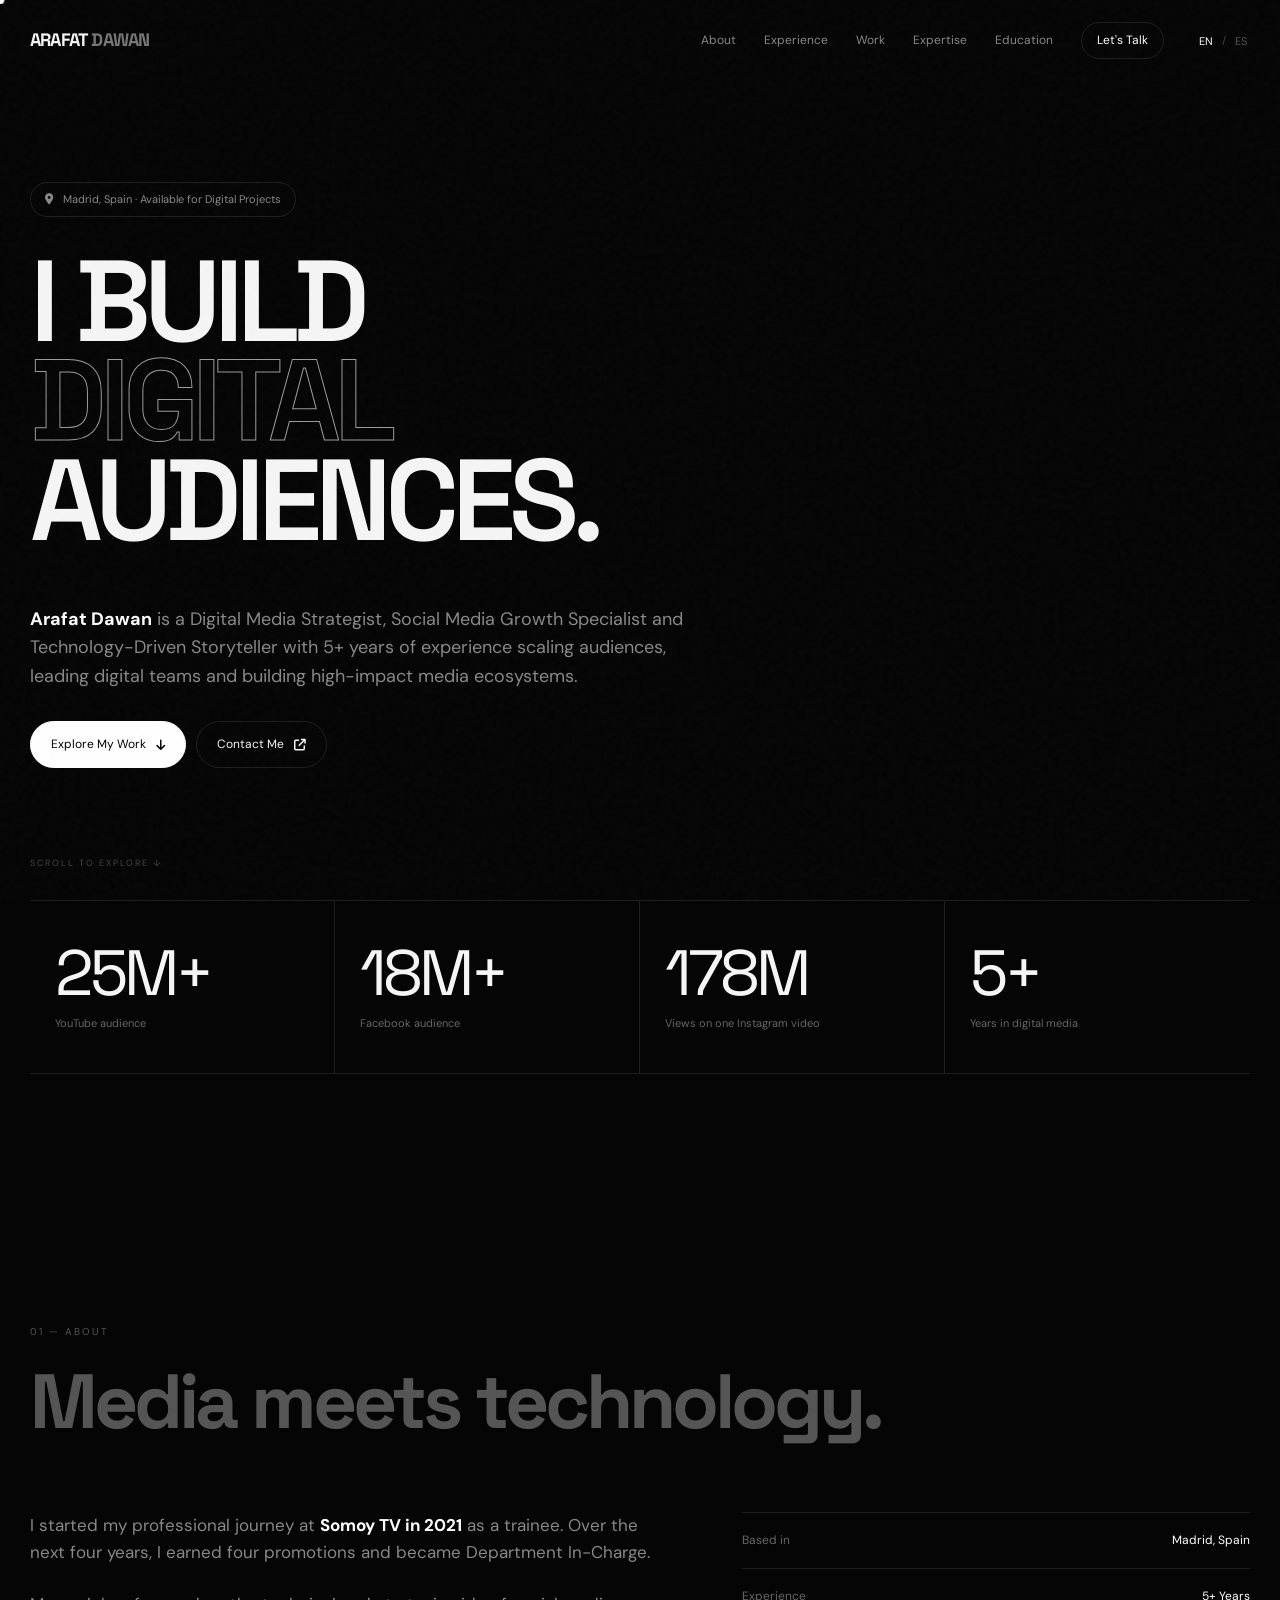
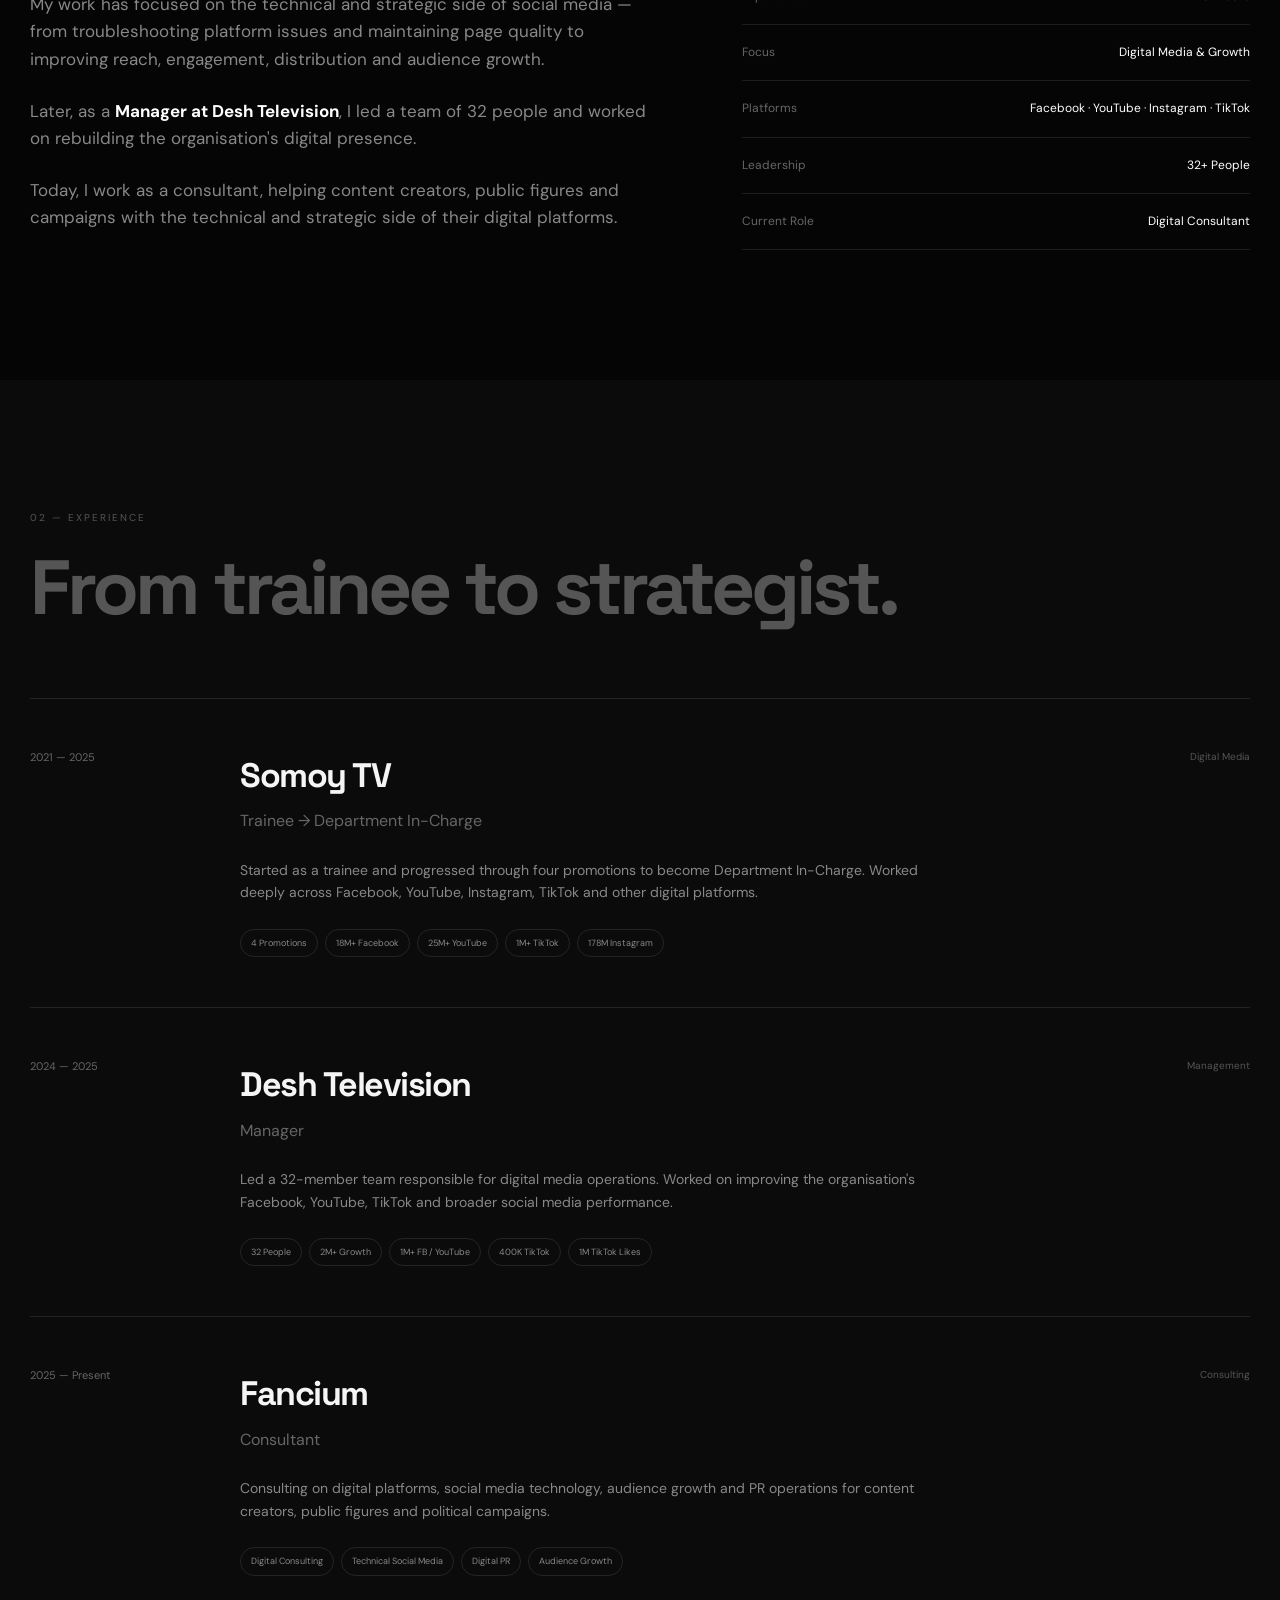
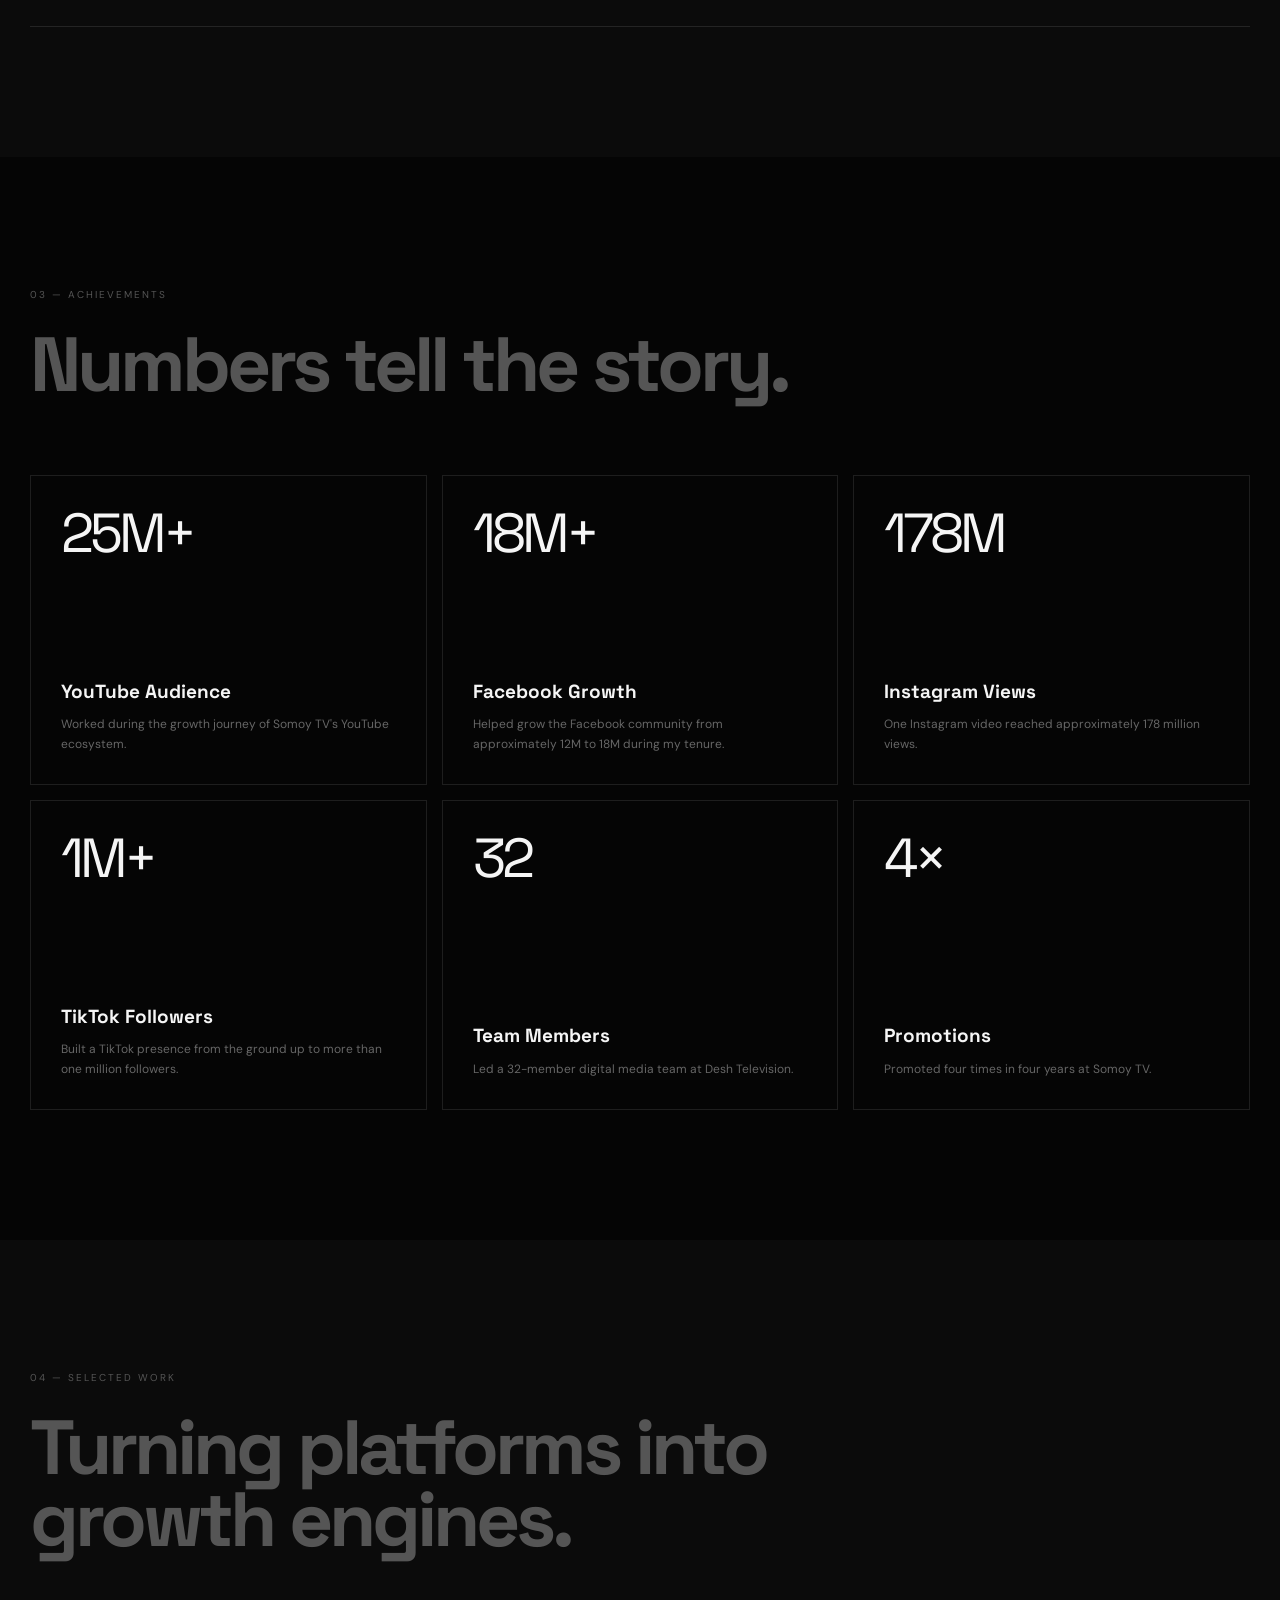
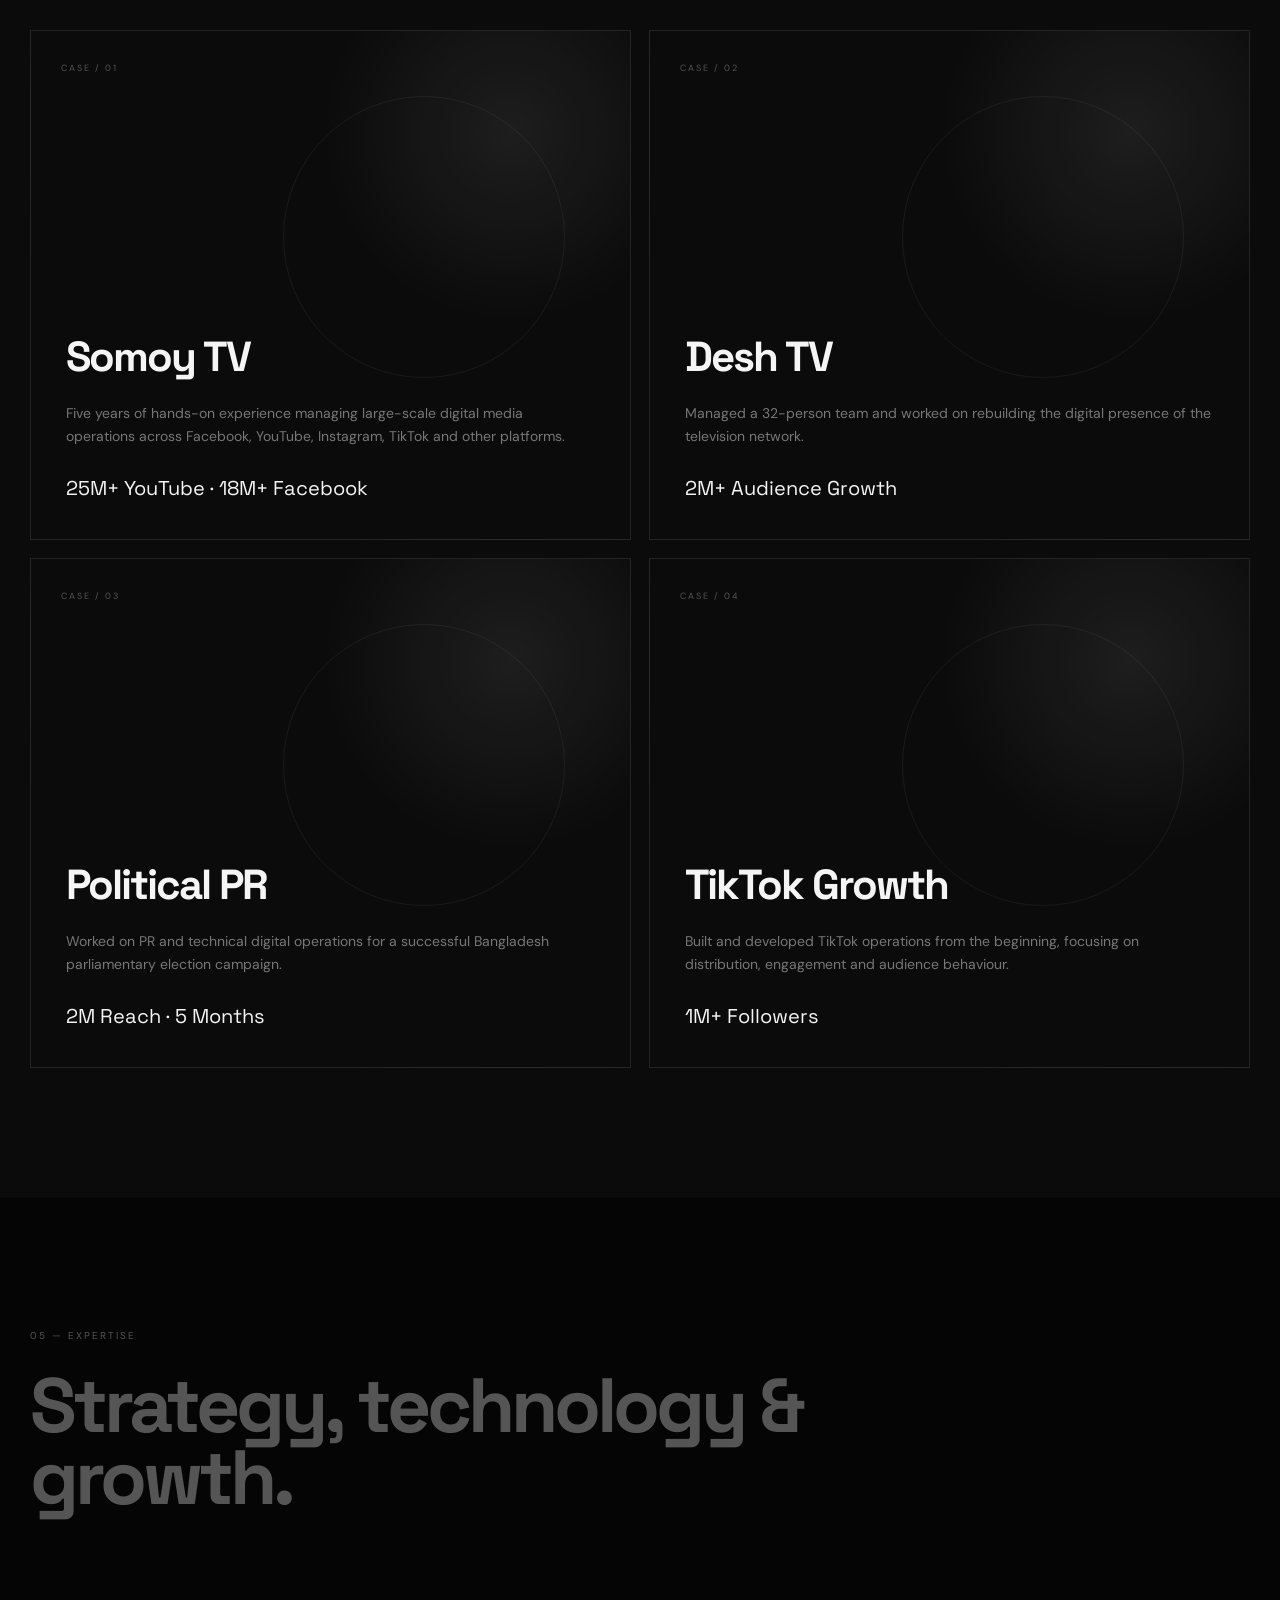
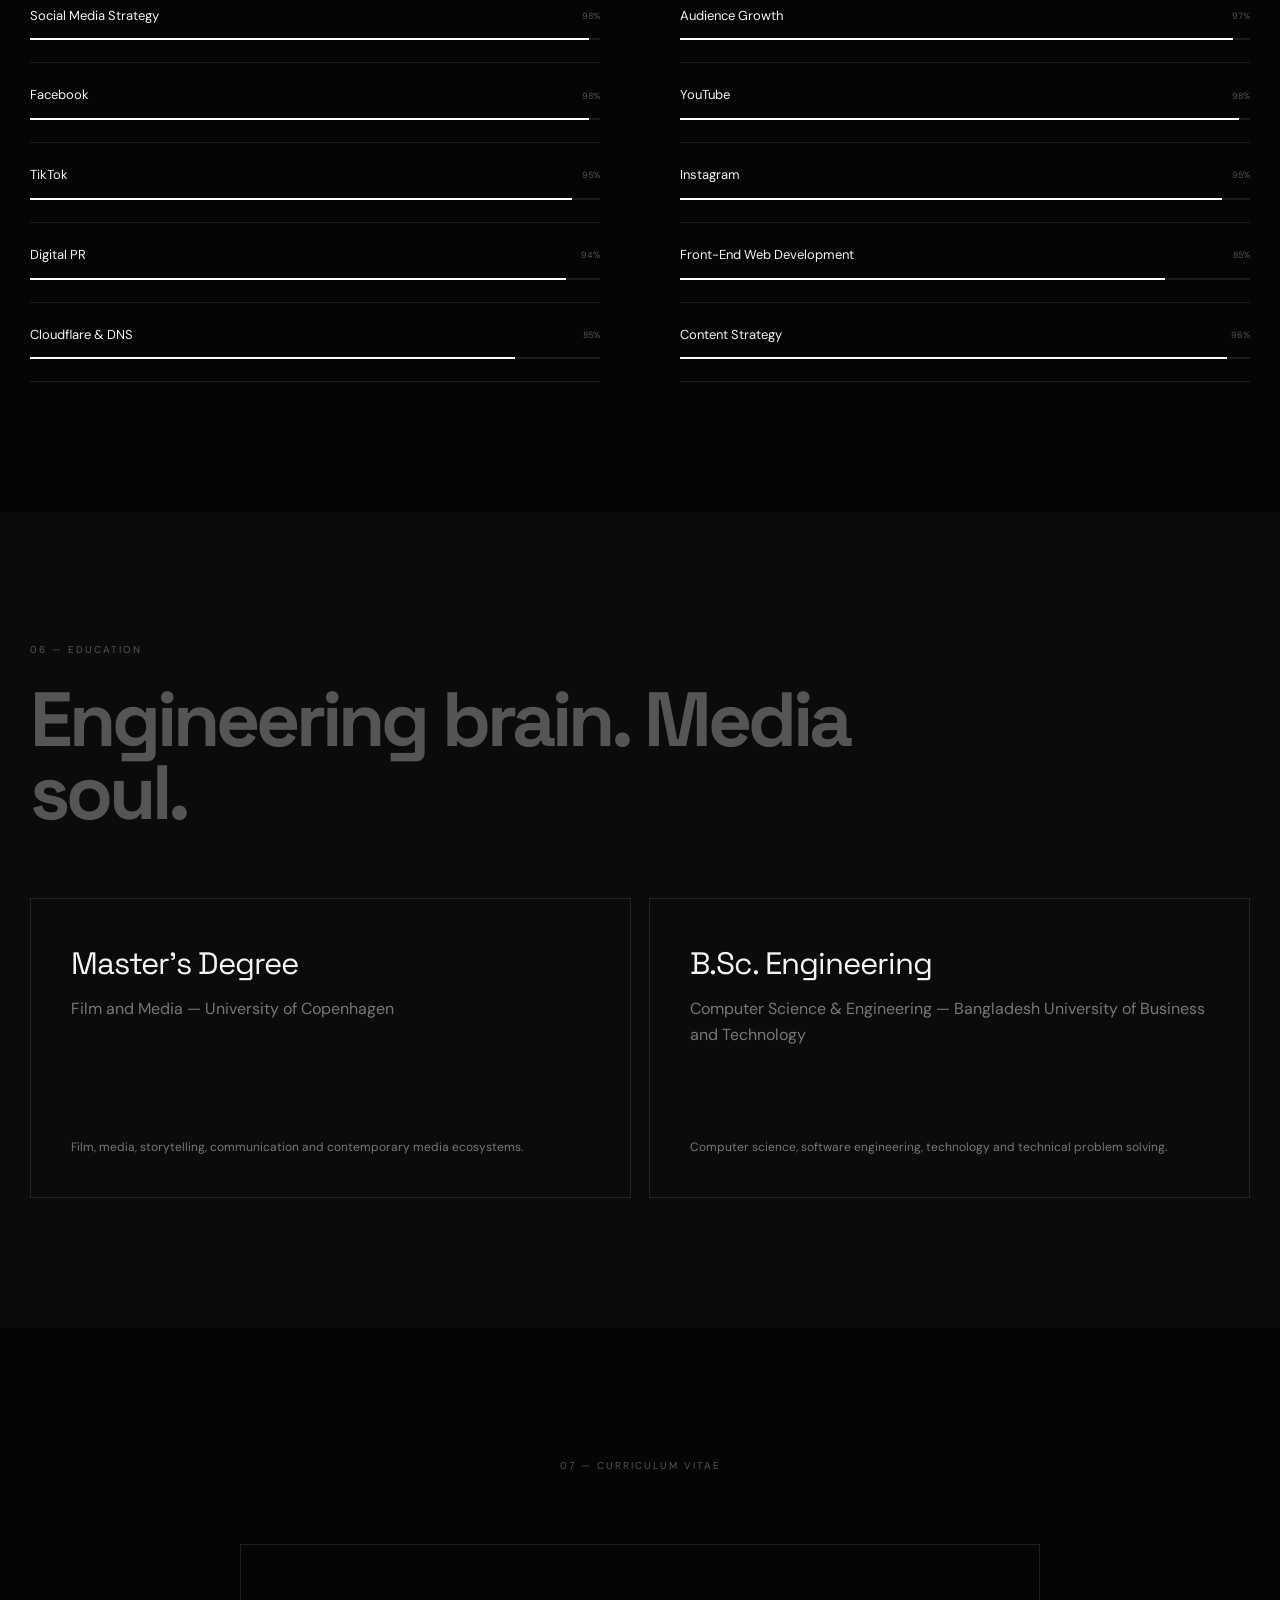
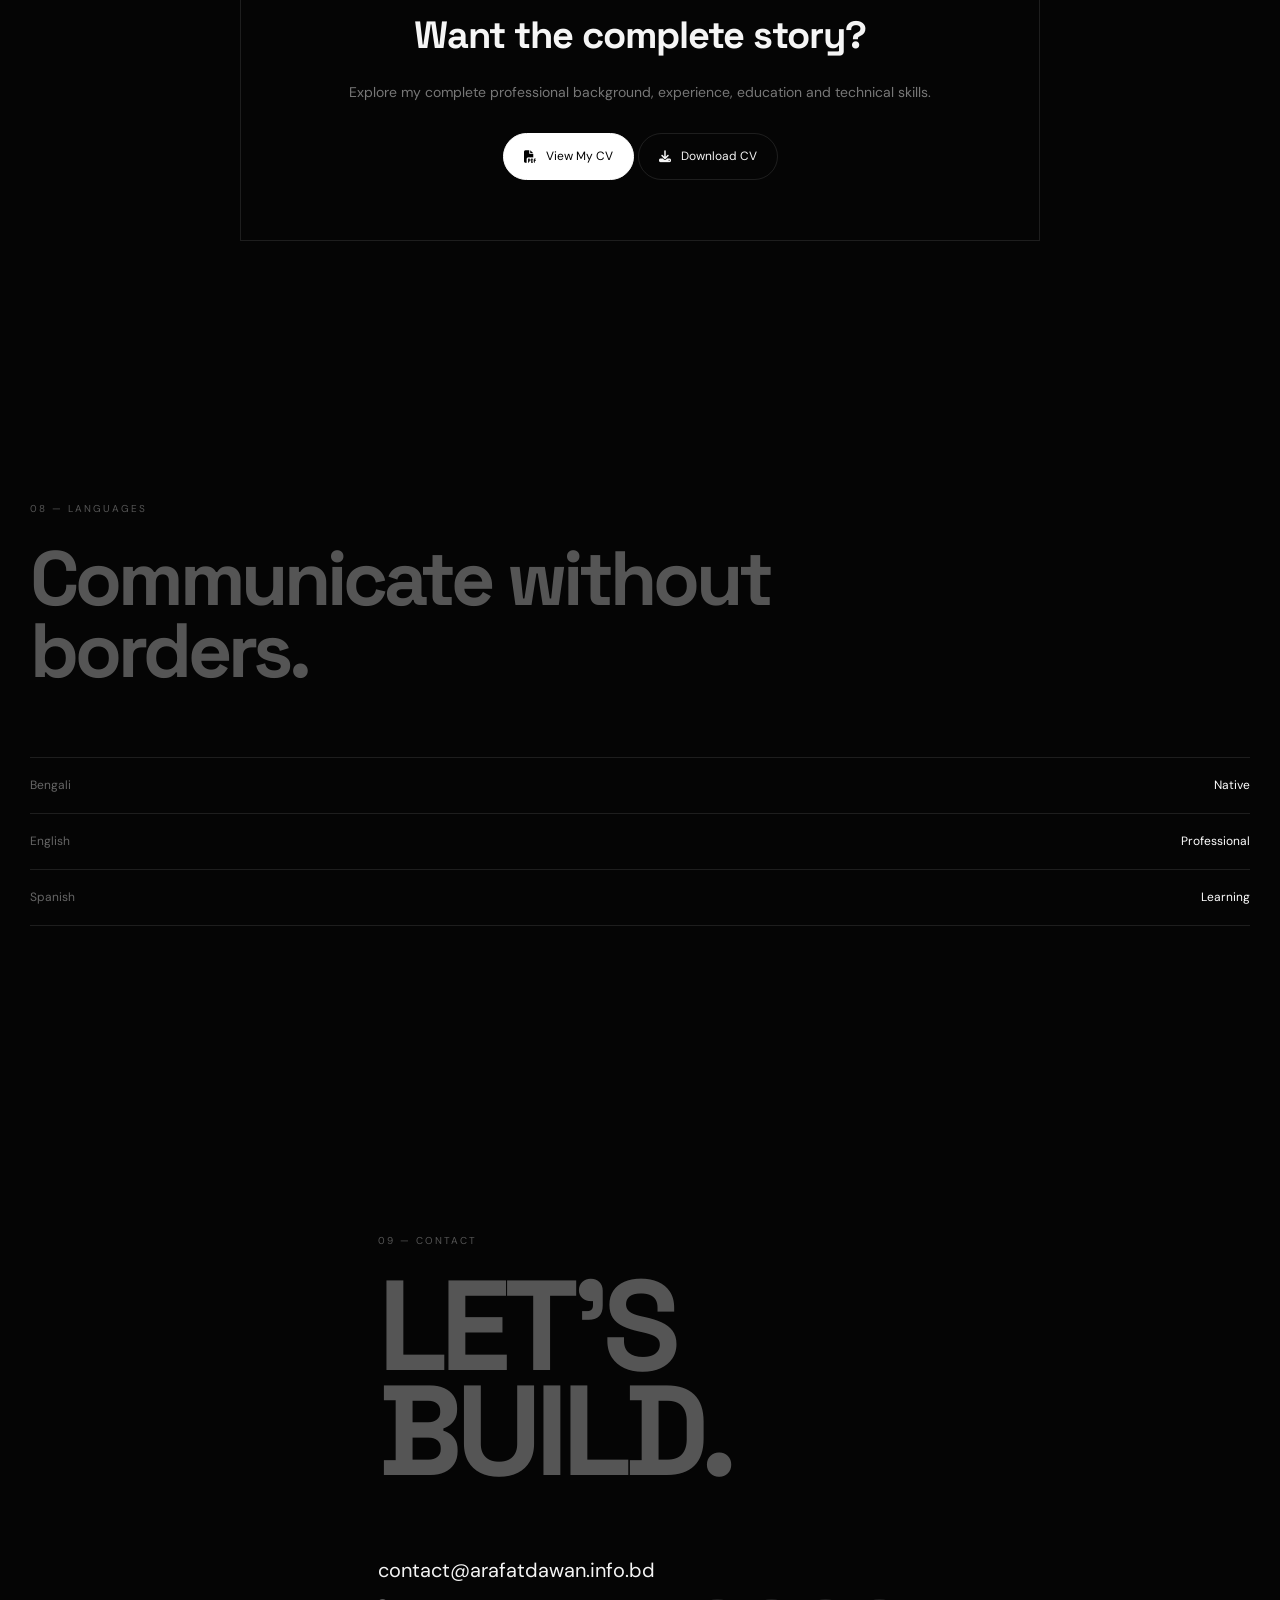
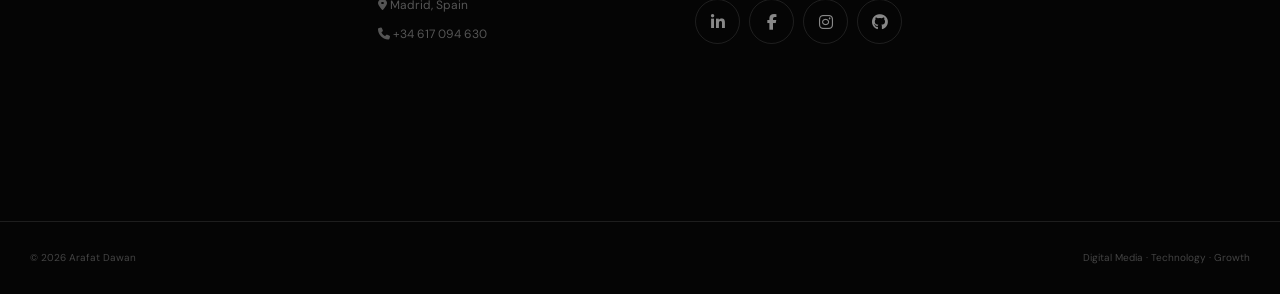
==== commit 278ca75c: "index.html" ====
--- a/index.html
+++ b/index.html
@@ -1,155 +1,4746 @@
 <!DOCTYPE html>
 <html lang="en">
 <head>
-  <meta charset="UTF-8">
-  <meta name="viewport" content="width=device-width, initial-scale=1.0">
-  <meta name="description" content="Arafat Dawan — Digital Marketing Specialist, Content Strategist and Media Professional.">
-  <title>Arafat Dawan | Digital Marketing Specialist</title>
-  <link rel="preconnect" href="https://fonts.googleapis.com">
-  <link rel="preconnect" href="https://fonts.gstatic.com" crossorigin>
-  <link href="https://fonts.googleapis.com/css2?family=Inter:wght@400;500;600;700;800;900&display=swap" rel="stylesheet">
-  <link rel="stylesheet" href="assets/style.css">
+
+    <meta charset="UTF-8">
+
+    <meta name="viewport"
+          content="width=device-width, initial-scale=1.0">
+
+    <title>Arafat Dawan — Digital Media Strategist</title>
+
+    <meta name="description"
+          content="Arafat Dawan — Digital Media Strategist, Social Media Growth Specialist and Technology-Driven Storyteller based in Madrid, Spain.">
+
+    <meta name="author"
+          content="Arafat Dawan">
+
+    <meta name="theme-color"
+          content="#050505">
+
+    <link rel="canonical"
+          href="https://arafatdawan.info.bd">
+
+    <!-- =====================================================
+         GOOGLE FONTS
+    ====================================================== -->
+
+    <link rel="preconnect"
+          href="https://fonts.googleapis.com">
+
+    <link rel="preconnect"
+          href="https://fonts.gstatic.com"
+          crossorigin>
+
+    <link href="https://fonts.googleapis.com/css2?family=DM+Sans:wght@400;500;600;700&family=Space+Grotesk:wght@400;500;600;700&display=swap"
+          rel="stylesheet">
+
+
+    <!-- =====================================================
+         FONT AWESOME
+    ====================================================== -->
+
+    <link rel="stylesheet"
+          href="https://cdnjs.cloudflare.com/ajax/libs/font-awesome/6.5.2/css/all.min.css">
+
+
+<style>
+
+/* =========================================================
+   VARIABLES
+========================================================= */
+
+:root {
+
+    --bg: #050505;
+
+    --surface: #0b0b0b;
+
+    --surface-2: #101010;
+
+    --white: #f5f5f5;
+
+    --muted: #888;
+
+    --dark-muted: #555;
+
+    --border: rgba(255,255,255,.10);
+
+    --max-width: 1280px;
+
+}
+
+
+/* =========================================================
+   RESET
+========================================================= */
+
+* {
+
+    margin: 0;
+
+    padding: 0;
+
+    box-sizing: border-box;
+
+}
+
+
+html {
+
+    scroll-behavior: smooth;
+
+}
+
+
+body {
+
+    background: var(--bg);
+
+    color: var(--white);
+
+    font-family: "DM Sans", sans-serif;
+
+    line-height: 1.6;
+
+    overflow-x: hidden;
+
+}
+
+
+a {
+
+    color: inherit;
+
+    text-decoration: none;
+
+}
+
+
+button {
+
+    font-family: inherit;
+
+}
+
+
+::selection {
+
+    background: white;
+
+    color: black;
+
+}
+
+
+/* =========================================================
+   NOISE
+========================================================= */
+
+body::before {
+
+    content: "";
+
+    position: fixed;
+
+    inset: 0;
+
+    pointer-events: none;
+
+    z-index: 9999;
+
+    opacity: .025;
+
+    background-image:
+        url("data:image/svg+xml,%3Csvg viewBox='0 0 180 180' xmlns='http://www.w3.org/2000/svg'%3E%3Cfilter id='n'%3E%3CfeTurbulence type='fractalNoise' baseFrequency='.9' numOctaves='4' stitchTiles='stitch'/%3E%3C/filter%3E%3Crect width='100%25' height='100%25' filter='url(%23n)'/%3E%3C/svg%3E");
+
+}
+
+
+/* =========================================================
+   CURSOR
+========================================================= */
+
+.cursor {
+
+    position: fixed;
+
+    width: 9px;
+
+    height: 9px;
+
+    border-radius: 50%;
+
+    background: white;
+
+    pointer-events: none;
+
+    z-index: 10000;
+
+    transform: translate(-50%, -50%);
+
+    mix-blend-mode: difference;
+
+}
+
+
+@media(max-width: 900px) {
+
+    .cursor {
+
+        display: none;
+
+    }
+
+}
+
+
+/* =========================================================
+   NAVBAR
+========================================================= */
+
+nav {
+
+    position: fixed;
+
+    top: 0;
+
+    left: 0;
+
+    width: 100%;
+
+    z-index: 1000;
+
+    padding: 22px 30px;
+
+    transition: .4s ease;
+
+}
+
+
+nav.scrolled {
+
+    background: rgba(5,5,5,.82);
+
+    backdrop-filter: blur(20px);
+
+    border-bottom: 1px solid var(--border);
+
+}
+
+
+.nav-inner {
+
+    max-width: var(--max-width);
+
+    margin: auto;
+
+    display: flex;
+
+    align-items: center;
+
+    justify-content: space-between;
+
+}
+
+
+.logo {
+
+    font-family: "Space Grotesk";
+
+    font-size: 18px;
+
+    font-weight: 700;
+
+    letter-spacing: -.8px;
+
+    white-space: nowrap;
+
+}
+
+
+.logo span {
+
+    color: #777;
+
+}
+
+
+.nav-links {
+
+    display: flex;
+
+    align-items: center;
+
+    gap: 28px;
+
+}
+
+
+.nav-links a {
+
+    color: #888;
+
+    font-size: 12px;
+
+    transition: .3s;
+
+}
+
+
+.nav-links a:hover {
+
+    color: white;
+
+}
+
+
+.nav-contact {
+
+    border: 1px solid var(--border);
+
+    padding: 8px 15px;
+
+    border-radius: 100px;
+
+    color: white !important;
+
+}
+
+
+.nav-contact:hover {
+
+    background: white;
+
+    color: black !important;
+
+}
+
+
+/* =========================================================
+   LANGUAGE SWITCHER
+========================================================= */
+
+.language-switcher {
+
+    display: flex;
+
+    align-items: center;
+
+    gap: 6px;
+
+    margin-left: 4px;
+
+    font-size: 11px;
+
+}
+
+
+.language-switcher span {
+
+    color: #444;
+
+}
+
+
+.lang-btn {
+
+    border: 0;
+
+    background: transparent;
+
+    color: #555;
+
+    cursor: pointer;
+
+    font-size: 11px;
+
+    padding: 3px;
+
+    transition: .3s;
+
+}
+
+
+.lang-btn:hover {
+
+    color: white;
+
+}
+
+
+.lang-btn.active {
+
+    color: white;
+
+}
+
+
+/* =========================================================
+   MOBILE MENU BUTTON
+========================================================= */
+
+.menu-btn {
+
+    display: none;
+
+    background: none;
+
+    border: 0;
+
+    color: white;
+
+    font-size: 21px;
+
+    cursor: pointer;
+
+}
+
+
+/* =========================================================
+   HERO
+========================================================= */
+
+.hero {
+
+    min-height: 100vh;
+
+    display: flex;
+
+    align-items: center;
+
+    position: relative;
+
+    padding: 150px 30px 100px;
+
+}
+
+
+.hero-inner {
+
+    width: 100%;
+
+    max-width: var(--max-width);
+
+    margin: auto;
+
+}
+
+
+.location {
+
+    display: inline-flex;
+
+    align-items: center;
+
+    gap: 10px;
+
+    padding: 8px 14px;
+
+    border: 1px solid var(--border);
+
+    border-radius: 100px;
+
+    color: #888;
+
+    font-size: 11px;
+
+    margin-bottom: 35px;
+
+}
+
+
+.hero h1 {
+
+    max-width: 1100px;
+
+    font-family: "Space Grotesk";
+
+    font-size: clamp(60px, 9vw, 135px);
+
+    line-height: .86;
+
+    letter-spacing: -7px;
+
+    font-weight: 600;
+
+}
+
+
+.outline {
+
+    color: transparent;
+
+    -webkit-text-stroke: 1px rgba(255,255,255,.6);
+
+}
+
+
+.hero-sub {
+
+    max-width: 670px;
+
+    margin-top: 55px;
+
+    color: #888;
+
+    font-size: 18px;
+
+}
+
+
+.hero-sub strong {
+
+    color: white;
+
+}
+
+
+.hero-buttons {
+
+    display: flex;
+
+    flex-wrap: wrap;
+
+    gap: 10px;
+
+    margin-top: 30px;
+
+}
+
+
+.btn {
+
+    display: inline-flex;
+
+    align-items: center;
+
+    gap: 10px;
+
+    padding: 13px 20px;
+
+    border: 1px solid var(--border);
+
+    border-radius: 100px;
+
+    font-size: 12px;
+
+    transition: .3s;
+
+}
+
+
+.btn-primary {
+
+    background: white;
+
+    color: black;
+
+    border-color: white;
+
+}
+
+
+.btn-primary:hover {
+
+    transform: translateY(-3px);
+
+}
+
+
+.btn:hover {
+
+    background: #111;
+
+}
+
+
+.btn-primary:hover {
+
+    background: white;
+
+}
+
+
+.scroll {
+
+    position: absolute;
+
+    left: 30px;
+
+    bottom: 30px;
+
+    color: #444;
+
+    font-size: 9px;
+
+    text-transform: uppercase;
+
+    letter-spacing: 2px;
+
+}
+
+
+/* =========================================================
+   STATS
+========================================================= */
+
+.stats {
+
+    padding: 0 30px 120px;
+
+}
+
+
+.stats-grid {
+
+    max-width: var(--max-width);
+
+    margin: auto;
+
+    display: grid;
+
+    grid-template-columns: repeat(4,1fr);
+
+    border-top: 1px solid var(--border);
+
+    border-bottom: 1px solid var(--border);
+
+}
+
+
+.stat {
+
+    padding: 40px 25px;
+
+    border-right: 1px solid var(--border);
+
+}
+
+
+.stat:last-child {
+
+    border-right: none;
+
+}
+
+
+.stat-number {
+
+    font-family: "Space Grotesk";
+
+    font-size: clamp(38px,5vw,65px);
+
+    line-height: 1;
+
+    letter-spacing: -4px;
+
+}
+
+
+.stat-label {
+
+    margin-top: 10px;
+
+    color: #666;
+
+    font-size: 11px;
+
+}
+
+
+/* =========================================================
+   SECTIONS
+========================================================= */
+
+section {
+
+    padding: 130px 30px;
+
+}
+
+
+.container {
+
+    max-width: var(--max-width);
+
+    margin: auto;
+
+}
+
+
+.section-label {
+
+    margin-bottom: 25px;
+
+    color: #555;
+
+    font-size: 10px;
+
+    letter-spacing: 2px;
+
+    text-transform: uppercase;
+
+}
+
+
+.section-title {
+
+    max-width: 950px;
+
+    font-family: "Space Grotesk";
+
+    font-size: clamp(45px,6vw,82px);
+
+    line-height: .94;
+
+    letter-spacing: -4px;
+
+}
+
+
+.section-title span {
+
+    color: #555;
+
+}
+
+
+/* =========================================================
+   ABOUT
+========================================================= */
+
+.about-grid {
+
+    display: grid;
+
+    grid-template-columns: 1.1fr .9fr;
+
+    gap: 90px;
+
+    margin-top: 75px;
+
+}
+
+
+.about-text {
+
+    max-width: 650px;
+
+    color: #888;
+
+    font-size: 17px;
+
+}
+
+
+.about-text p + p {
+
+    margin-top: 25px;
+
+}
+
+
+.about-text strong {
+
+    color: white;
+
+}
+
+
+.about-list {
+
+    border-top: 1px solid var(--border);
+
+}
+
+
+.about-item {
+
+    display: flex;
+
+    align-items: center;
+
+    justify-content: space-between;
+
+    gap: 20px;
+
+    padding: 18px 0;
+
+    border-bottom: 1px solid var(--border);
+
+    color: #666;
+
+    font-size: 12px;
+
+}
+
+
+.about-item span:last-child {
+
+    color: white;
+
+    text-align: right;
+
+}
+
+
+/* =========================================================
+   EXPERIENCE
+========================================================= */
+
+.experience {
+
+    background: var(--surface);
+
+}
+
+
+.timeline {
+
+    margin-top: 75px;
+
+    border-top: 1px solid var(--border);
+
+}
+
+
+.job {
+
+    display: grid;
+
+    grid-template-columns: 170px 1fr 150px;
+
+    gap: 40px;
+
+    padding: 50px 0;
+
+    border-bottom: 1px solid var(--border);
+
+    transition: .4s;
+
+}
+
+
+.job:hover {
+
+    background: rgba(255,255,255,.015);
+
+    padding-left: 20px;
+
+    padding-right: 20px;
+
+}
+
+
+.job-year {
+
+    color: #666;
+
+    font-size: 11px;
+
+}
+
+
+.job-title {
+
+    font-family: "Space Grotesk";
+
+    font-size: 34px;
+
+    letter-spacing: -1.5px;
+
+}
+
+
+.job-company {
+
+    color: #666;
+
+    margin-top: 5px;
+
+}
+
+
+.job-description {
+
+    max-width: 700px;
+
+    color: #888;
+
+    margin-top: 25px;
+
+    font-size: 14px;
+
+}
+
+
+.job-tags {
+
+    display: flex;
+
+    flex-wrap: wrap;
+
+    gap: 7px;
+
+    margin-top: 25px;
+
+}
+
+
+.tag {
+
+    padding: 6px 10px;
+
+    border: 1px solid var(--border);
+
+    border-radius: 100px;
+
+    color: #888;
+
+    font-size: 9px;
+
+}
+
+
+.job-type {
+
+    text-align: right;
+
+    color: #555;
+
+    font-size: 10px;
+
+}
+
+
+/* =========================================================
+   ACHIEVEMENTS
+========================================================= */
+
+.achievement-grid {
+
+    display: grid;
+
+    grid-template-columns: repeat(3,1fr);
+
+    gap: 15px;
+
+    margin-top: 75px;
+
+}
+
+
+.achievement {
+
+    min-height: 310px;
+
+    padding: 30px;
+
+    border: 1px solid var(--border);
+
+    display: flex;
+
+    flex-direction: column;
+
+    justify-content: space-between;
+
+    transition: .4s;
+
+}
+
+
+.achievement:hover {
+
+    background: #101010;
+
+    transform: translateY(-7px);
+
+}
+
+
+.achievement-number {
+
+    font-family: "Space Grotesk";
+
+    font-size: 55px;
+
+    line-height: 1;
+
+    letter-spacing: -4px;
+
+}
+
+
+.achievement h3 {
+
+    font-family: "Space Grotesk";
+
+    font-size: 19px;
+
+}
+
+
+.achievement p {
+
+    color: #666;
+
+    font-size: 12px;
+
+    margin-top: 8px;
+
+}
+
+
+/* =========================================================
+   CASE STUDIES
+========================================================= */
+
+.cases {
+
+    background: var(--surface);
+
+}
+
+
+.case-grid {
+
+    display: grid;
+
+    grid-template-columns: 1fr 1fr;
+
+    gap: 18px;
+
+    margin-top: 75px;
+
+}
+
+
+.case {
+
+    min-height: 510px;
+
+    padding: 35px;
+
+    border: 1px solid var(--border);
+
+    position: relative;
+
+    overflow: hidden;
+
+    display: flex;
+
+    flex-direction: column;
+
+    justify-content: flex-end;
+
+    background:
+        radial-gradient(
+            circle at 80% 20%,
+            rgba(255,255,255,.08),
+            transparent 30%
+        );
+
+}
+
+
+.case::before {
+
+    content: "";
+
+    position: absolute;
+
+    width: 280px;
+
+    height: 280px;
+
+    top: 65px;
+
+    right: 65px;
+
+    border: 1px solid rgba(255,255,255,.06);
+
+    border-radius: 50%;
+
+}
+
+
+.case-number {
+
+    position: absolute;
+
+    top: 30px;
+
+    left: 30px;
+
+    color: #555;
+
+    font-size: 9px;
+
+    letter-spacing: 2px;
+
+}
+
+
+.case h3 {
+
+    position: relative;
+
+    font-family: "Space Grotesk";
+
+    font-size: 42px;
+
+    letter-spacing: -2px;
+
+}
+
+
+.case p {
+
+    position: relative;
+
+    max-width: 530px;
+
+    color: #777;
+
+    margin-top: 12px;
+
+    font-size: 14px;
+
+}
+
+
+.case-result {
+
+    position: relative;
+
+    margin-top: 25px;
+
+    font-family: "Space Grotesk";
+
+    font-size: 20px;
+
+}
+
+
+/* =========================================================
+   EXPERTISE
+========================================================= */
+
+.skills {
+
+    display: grid;
+
+    grid-template-columns: 1fr 1fr;
+
+    column-gap: 80px;
+
+    margin-top: 70px;
+
+}
+
+
+.skill {
+
+    padding: 22px 0;
+
+    border-bottom: 1px solid var(--border);
+
+}
+
+
+.skill-top {
+
+    display: flex;
+
+    align-items: center;
+
+    justify-content: space-between;
+
+    margin-bottom: 12px;
+
+}
+
+
+.skill-name {
+
+    font-size: 13px;
+
+}
+
+
+.skill-percent {
+
+    color: #555;
+
+    font-size: 9px;
+
+}
+
+
+.skill-bar {
+
+    height: 2px;
+
+    background: #1c1c1c;
+
+}
+
+
+.skill-progress {
+
+    width: 0;
+
+    height: 100%;
+
+    background: white;
+
+    transition: width 1.5s cubic-bezier(.16,1,.3,1);
+
+}
+
+
+/* =========================================================
+   EDUCATION
+========================================================= */
+
+.education {
+
+    background: var(--surface);
+
+}
+
+
+.education-grid {
+
+    display: grid;
+
+    grid-template-columns: 1fr 1fr;
+
+    gap: 18px;
+
+    margin-top: 70px;
+
+}
+
+
+.education-card {
+
+    min-height: 300px;
+
+    padding: 40px;
+
+    border: 1px solid var(--border);
+
+    display: flex;
+
+    flex-direction: column;
+
+    justify-content: space-between;
+
+}
+
+
+.degree {
+
+    font-family: "Space Grotesk";
+
+    font-size: 31px;
+
+    letter-spacing: -1px;
+
+}
+
+
+.school {
+
+    color: #777;
+
+    margin-top: 8px;
+
+}
+
+
+.education-description {
+
+    color: #777;
+
+    font-size: 12px;
+
+}
+
+
+/* =========================================================
+   CV
+========================================================= */
+
+.cv-section {
+
+    text-align: center;
+
+}
+
+
+.cv-box {
+
+    max-width: 800px;
+
+    margin: 70px auto 0;
+
+    padding: 60px 40px;
+
+    border: 1px solid var(--border);
+
+}
+
+
+.cv-box h3 {
+
+    font-family: "Space Grotesk";
+
+    font-size: 38px;
+
+    letter-spacing: -1px;
+
+}
+
+
+.cv-box p {
+
+    max-width: 600px;
+
+    margin: 15px auto 30px;
+
+    color: #777;
+
+    font-size: 14px;
+
+}
+
+
+/* =========================================================
+   CONTACT
+========================================================= */
+
+.contact {
+
+    min-height: 85vh;
+
+    display: flex;
+
+    align-items: center;
+
+}
+
+
+.contact-title {
+
+    font-family: "Space Grotesk";
+
+    font-size: clamp(65px,10vw,145px);
+
+    line-height: .82;
+
+    letter-spacing: -7px;
+
+}
+
+
+.contact-title span {
+
+    color: #555;
+
+}
+
+
+.contact-bottom {
+
+    display: flex;
+
+    align-items: flex-end;
+
+    justify-content: space-between;
+
+    gap: 40px;
+
+    margin-top: 70px;
+
+}
+
+
+.contact-info {
+
+    display: flex;
+
+    flex-direction: column;
+
+    gap: 10px;
+
+}
+
+
+.contact-email {
+
+    font-size: 20px;
+
+}
+
+
+.contact-location {
+
+    color: #555;
+
+    font-size: 12px;
+
+}
+
+
+.socials {
+
+    display: flex;
+
+    gap: 9px;
+
+}
+
+
+.social {
+
+    width: 45px;
+
+    height: 45px;
+
+    display: grid;
+
+    place-items: center;
+
+    border: 1px solid var(--border);
+
+    border-radius: 50%;
+
+    color: #888;
+
+    transition: .3s;
+
+}
+
+
+.social:hover {
+
+    background: white;
+
+    color: black;
+
+    transform: translateY(-4px);
+
+}
+
+
+/* =========================================================
+   FOOTER
+========================================================= */
+
+footer {
+
+    padding: 28px 30px;
+
+    border-top: 1px solid var(--border);
+
+    color: #444;
+
+    font-size: 10px;
+
+}
+
+
+.footer-inner {
+
+    max-width: var(--max-width);
+
+    margin: auto;
+
+    display: flex;
+
+    align-items: center;
+
+    justify-content: space-between;
+
+}
+
+
+/* =========================================================
+   REVEAL ANIMATION
+========================================================= */
+
+.reveal {
+
+    opacity: 0;
+
+    transform: translateY(35px);
+
+    transition:
+        opacity .9s ease,
+        transform .9s cubic-bezier(.16,1,.3,1);
+
+}
+
+
+.reveal.active {
+
+    opacity: 1;
+
+    transform: translateY(0);
+
+}
+
+
+/* =========================================================
+   RESPONSIVE
+========================================================= */
+
+@media(max-width: 900px) {
+
+    nav {
+
+        padding: 18px 20px;
+
+    }
+
+
+    .menu-btn {
+
+        display: block;
+
+    }
+
+
+    .nav-links {
+
+        position: fixed;
+
+        top: 70px;
+
+        left: 20px;
+
+        right: 20px;
+
+        display: none;
+
+        flex-direction: column;
+
+        align-items: flex-start;
+
+        gap: 20px;
+
+        padding: 25px;
+
+        background: #101010;
+
+        border: 1px solid var(--border);
+
+        border-radius: 12px;
+
+    }
+
+
+    .nav-links.active {
+
+        display: flex;
+
+    }
+
+
+    .language-switcher {
+
+        margin-left: 0;
+
+        margin-top: 5px;
+
+    }
+
+
+    .hero {
+
+        padding-left: 20px;
+
+        padding-right: 20px;
+
+    }
+
+
+    .hero h1 {
+
+        letter-spacing: -4px;
+
+    }
+
+
+    section {
+
+        padding-left: 20px;
+
+        padding-right: 20px;
+
+    }
+
+
+    .stats {
+
+        padding-left: 20px;
+
+        padding-right: 20px;
+
+    }
+
+
+    .stats-grid {
+
+        grid-template-columns: 1fr 1fr;
+
+    }
+
+
+    .stat:nth-child(2) {
+
+        border-right: none;
+
+    }
+
+
+    .stat:nth-child(-n+2) {
+
+        border-bottom: 1px solid var(--border);
+
+    }
+
+
+    .about-grid {
+
+        grid-template-columns: 1fr;
+
+        gap: 50px;
+
+    }
+
+
+    .job {
+
+        grid-template-columns: 1fr;
+
+        gap: 15px;
+
+    }
+
+
+    .job-type {
+
+        text-align: left;
+
+    }
+
+
+    .achievement-grid {
+
+        grid-template-columns: 1fr 1fr;
+
+    }
+
+
+    .skills {
+
+        grid-template-columns: 1fr;
+
+    }
+
+
+    .education-grid {
+
+        grid-template-columns: 1fr;
+
+    }
+
+
+    .contact-bottom {
+
+        flex-direction: column;
+
+        align-items: flex-start;
+
+    }
+
+}
+
+
+@media(max-width: 600px) {
+
+    .hero h1 {
+
+        font-size: 58px;
+
+    }
+
+
+    .section-title {
+
+        font-size: 46px;
+
+    }
+
+
+    .stats-grid {
+
+        grid-template-columns: 1fr;
+
+    }
+
+
+    .stat {
+
+        border-right: none;
+
+        border-bottom: 1px solid var(--border);
+
+    }
+
+
+    .stat:last-child {
+
+        border-bottom: none;
+
+    }
+
+
+    .achievement-grid {
+
+        grid-template-columns: 1fr;
+
+    }
+
+
+    .case-grid {
+
+        grid-template-columns: 1fr;
+
+    }
+
+
+    .case {
+
+        min-height: 430px;
+
+    }
+
+
+    .case h3 {
+
+        font-size: 34px;
+
+    }
+
+
+    .contact-title {
+
+        font-size: 72px;
+
+        letter-spacing: -4px;
+
+    }
+
+
+    .footer-inner {
+
+        flex-direction: column;
+
+        align-items: flex-start;
+
+        gap: 10px;
+
+    }
+
+}
+
+</style>
+
 </head>
+
+
 <body>
-  <div class="scroll-progress"></div>
-
-  <header class="header">
-    <a href="#home" class="brand">
-      <span class="brand-mark">AD<span>.</span></span>
-      <span><strong>ARAFAT DAWAN</strong><small data-i18n="brandRole">DIGITAL MARKETER</small></span>
-    </a>
-    <button class="menu-toggle" aria-label="Open menu"><span></span><span></span><span></span></button>
-    <nav class="nav">
-      <a href="#home" class="active" data-i18n="navHome">Home</a>
-      <a href="#about" data-i18n="navAbout">About</a>
-      <a href="#services" data-i18n="navServices">Services</a>
-      <a href="#work" data-i18n="navWork">Portfolio</a>
-      <a href="#experience" data-i18n="navExperience">Experience</a>
-      <a href="#contact" data-i18n="navContact">Contact</a>
-      <button class="lang-switch" id="langSwitch"><b>EN</b><span>/</span>ES</button>
-    </nav>
-  </header>
-
-  <main>
-    <section class="hero section-dark" id="home">
-      <div class="hero-glow"></div>
-      <div class="container hero-grid">
-        <div class="hero-copy reveal">
-          <p class="eyebrow" data-i18n="heroEyebrow">HELLO, I'M</p>
-          <h1>ARAFAT<br><span>DAWAN</span></h1>
-          <h2 data-i18n="heroTitle">Digital Marketing Specialist</h2>
-          <div class="accent-line"></div>
-          <p class="hero-text" data-i18n="heroText">I help brands grow online through data-driven strategies, creative content, audience development and performance marketing.</p>
-          <div class="hero-actions">
-            <a href="#contact" class="btn btn-primary" data-i18n="heroCta">Let's Work Together <span>↗</span></a>
-            <a href="assets/Arafat_Dawan_CV.pdf" target="_blank" class="btn btn-outline" data-i18n="cvBtn">Download CV <span>↓</span></a>
-          </div>
-          <div class="trusted">
-            <span data-i18n="trusted">TRUSTED MEDIA EXPERIENCE</span>
-            <div class="logos">
-              <b>SOMOY<br><small>TV</small></b>
-              <b>JAMUNA<br><small>TELEVISION</small></b>
-              <b>Daily Sun</b>
-              <b>masranga<br><small>television</small></b>
+
+
+<!-- =====================================================
+     CUSTOM CURSOR
+====================================================== -->
+
+<div class="cursor"></div>
+
+
+<!-- =====================================================
+     NAVIGATION
+====================================================== -->
+
+<nav id="navbar">
+
+    <div class="nav-inner">
+
+
+        <a href="#top"
+           class="logo">
+
+            ARAFAT<span> DAWAN</span>
+
+        </a>
+
+
+        <div class="nav-links"
+             id="navLinks">
+
+
+            <a href="#about"
+               data-i18n="nav.about">
+                About
+            </a>
+
+
+            <a href="#experience"
+               data-i18n="nav.experience">
+                Experience
+            </a>
+
+
+            <a href="#work"
+               data-i18n="nav.work">
+                Work
+            </a>
+
+
+            <a href="#expertise"
+               data-i18n="nav.expertise">
+                Expertise
+            </a>
+
+
+            <a href="#education"
+               data-i18n="nav.education">
+                Education
+            </a>
+
+
+            <a href="#contact"
+               class="nav-contact"
+               data-i18n="nav.contact">
+                Let's Talk
+            </a>
+
+
+            <div class="language-switcher">
+
+                <button class="lang-btn active"
+                        data-lang="en">
+                    EN
+                </button>
+
+                <span>/</span>
+
+                <button class="lang-btn"
+                        data-lang="es">
+                    ES
+                </button>
+
             </div>
-          </div>
+
+
         </div>
 
-        <div class="hero-visual reveal">
-          <div class="orb"></div>
-          <div class="photo-frame">
-            <img src="assets/arafat.jpg" alt="Arafat Dawan" onerror="this.style.display='none';this.parentElement.classList.add('photo-placeholder')">
-            <div class="placeholder-content">
-              <strong>AD<span>.</span></strong>
-              <small>YOUR PHOTO</small>
+
+        <button class="menu-btn"
+                id="menuBtn">
+
+            <i class="fa-solid fa-bars"></i>
+
+        </button>
+
+
+    </div>
+
+</nav>
+
+
+
+<main id="top">
+
+
+<!-- =====================================================
+     HERO
+====================================================== -->
+
+<section class="hero">
+
+    <div class="hero-inner">
+
+
+        <div class="location reveal">
+
+            <i class="fa-solid fa-location-dot"></i>
+
+            <span data-i18n="hero.location">
+                Madrid, Spain · Available for Digital Projects
+            </span>
+
+        </div>
+
+
+        <h1 class="reveal">
+
+            <span data-i18n="hero.title1">
+                I BUILD
+            </span>
+
+            <br>
+
+            <span class="outline"
+                  data-i18n="hero.title2">
+                DIGITAL
+            </span>
+
+            <br>
+
+            <span data-i18n="hero.title3">
+                AUDIENCES.
+            </span>
+
+        </h1>
+
+
+        <div class="hero-sub reveal"
+             data-i18n="hero.description">
+
+            <strong>Arafat Dawan</strong> is a Digital Media
+            Strategist, Social Media Growth Specialist and
+            Technology-Driven Storyteller with 5+ years of
+            experience scaling audiences, leading digital teams
+            and building high-impact media ecosystems.
+
+        </div>
+
+
+        <div class="hero-buttons reveal">
+
+
+            <a href="#work"
+               class="btn btn-primary">
+
+                <span data-i18n="hero.buttonWork">
+                    Explore My Work
+                </span>
+
+                <i class="fa-solid fa-arrow-down"></i>
+
+            </a>
+
+
+            <a href="mailto:contact@arafatdawan.info.bd"
+               class="btn">
+
+                <span data-i18n="hero.buttonContact">
+                    Contact Me
+                </span>
+
+                <i class="fa-solid fa-arrow-up-right-from-square"></i>
+
+            </a>
+
+
+        </div>
+
+
+    </div>
+
+
+    <div class="scroll"
+         data-i18n="hero.scroll">
+
+        Scroll to explore ↓
+
+    </div>
+
+</section>
+
+
+
+<!-- =====================================================
+     STATS
+====================================================== -->
+
+<section class="stats">
+
+    <div class="stats-grid">
+
+
+        <div class="stat reveal">
+
+            <div class="stat-number">
+                25M+
             </div>
-          </div>
-          <div class="result-card">
-            <div class="target">◎</div>
-            <div><strong data-i18n="resultTitle">Results<br>Driven</strong><small data-i18n="resultText">Strategies that deliver <em>real growth.</em></small></div>
-          </div>
-          <div class="dots"></div>
+
+            <div class="stat-label"
+                 data-i18n="stats.youtube">
+
+                YouTube audience
+
+            </div>
+
         </div>
-      </div>
-    </section>
-
-    <section class="services-intro section-light" id="services">
-      <div class="container intro-grid">
-        <div class="reveal">
-          <p class="eyebrow orange" data-i18n="whatIDo">WHAT I DO</p>
-          <h2 data-i18n="servicesTitle">Digital Marketing<br>Solutions That <span>Work.</span></h2>
-          <p class="muted" data-i18n="servicesIntro">From strategy to execution, I create digital marketing solutions that help organizations grow their audience, strengthen their brand and improve measurable results.</p>
-          <a href="#contact" class="btn btn-primary" data-i18n="exploreBtn">Explore Services <span>→</span></a>
+
+
+        <div class="stat reveal">
+
+            <div class="stat-number">
+                18M+
+            </div>
+
+            <div class="stat-label"
+                 data-i18n="stats.facebook">
+
+                Facebook audience
+
+            </div>
+
         </div>
-        <div class="stats-services reveal">
-          <div class="stats">
-            <div class="stat"><strong>5<span>+</span></strong><small data-i18n="stat1">Years of<br>Experience</small></div>
-            <div class="stat"><strong>100<span>+</span></strong><small data-i18n="stat2">Projects<br>Completed</small></div>
-            <div class="stat"><strong>50<span>+</span></strong><small data-i18n="stat3">Campaigns &<br>Projects</small></div>
-            <div class="stat"><strong>10M<span>+</span></strong><small data-i18n="stat4">Audience<br>Reached</small></div>
-          </div>
-          <div class="service-cards">
-            <article class="service-card"><span class="icon">↗</span><h3 data-i18n="s1">Social Media Marketing</h3><p data-i18n="s1p">Build your brand and engage your audience across social platforms.</p></article>
-            <article class="service-card"><span class="icon">⌁</span><h3 data-i18n="s2">Search Engine Optimization</h3><p data-i18n="s2p">Improve visibility, discoverability and organic growth.</p></article>
-            <article class="service-card"><span class="icon">✎</span><h3 data-i18n="s3">Content Marketing</h3><p data-i18n="s3p">Create content that attracts, engages and converts audiences.</p></article>
-            <article class="service-card"><span class="icon">◉</span><h3 data-i18n="s4">Paid Advertising</h3><p data-i18n="s4p">Run targeted campaigns designed around performance and ROI.</p></article>
-          </div>
+
+
+        <div class="stat reveal">
+
+            <div class="stat-number">
+                178M
+            </div>
+
+            <div class="stat-label"
+                 data-i18n="stats.instagram">
+
+                Views on one Instagram video
+
+            </div>
+
         </div>
-      </div>
-    </section>
-
-    <section class="about section-dark" id="about">
-      <div class="container about-grid">
-        <div class="about-card reveal"><span class="big-ad">AD<span>.</span></span><p>MEDIA × MARKETING × DIGITAL</p></div>
-        <div class="reveal">
-          <p class="eyebrow">ABOUT ARAFAT</p>
-          <h2 data-i18n="aboutTitle">Where media experience meets <span>digital growth.</span></h2>
-          <p class="hero-text" data-i18n="aboutText">I am a digital marketing and media professional with 5+ years of experience in content, audience growth, social media and digital strategy. My background in leading media organizations gives me a strong understanding of what makes content travel — and how to turn attention into measurable impact.</p>
-          <div class="pill-row"><span>Digital Strategy</span><span>Social Media</span><span>SEO</span><span>Content</span><span>PR</span><span>Analytics</span></div>
+
+
+        <div class="stat reveal">
+
+            <div class="stat-number">
+                5+
+            </div>
+
+            <div class="stat-label"
+                 data-i18n="stats.experience">
+
+                Years in digital media
+
+            </div>
+
         </div>
-      </div>
-    </section>
-
-    <section class="work section-light" id="work">
-      <div class="container">
-        <div class="section-heading reveal">
-          <div><p class="eyebrow orange">SELECTED WORK</p><h2 data-i18n="workTitle">Strategy. Content. <span>Results.</span></h2></div>
-          <p data-i18n="workIntro">A selection of the areas where I create the most impact.</p>
+
+
+    </div>
+
+</section>
+
+
+
+<!-- =====================================================
+     ABOUT
+====================================================== -->
+
+<section id="about">
+
+    <div class="container">
+
+
+        <div class="section-label reveal"
+             data-i18n="about.label">
+
+            01 — About
+
         </div>
-        <div class="work-grid">
-          <article class="work-card large reveal"><div class="work-number">01</div><div><span>MEDIA & DIGITAL</span><h3 data-i18n="work1">Audience Growth & Content Strategy</h3><p data-i18n="work1p">Content planning, optimization, trend monitoring and platform strategy for digital audiences.</p></div></article>
-          <article class="work-card reveal"><div class="work-number">02</div><div><span>PERFORMANCE</span><h3 data-i18n="work2">Social & Paid Campaigns</h3><p data-i18n="work2p">Campaign concepts, audience targeting, creative testing and performance analysis.</p></div></article>
-          <article class="work-card reveal"><div class="work-number">03</div><div><span>SEO & CONTENT</span><h3 data-i18n="work3">Search-Driven Content</h3><p data-i18n="work3p">SEO-focused titles, topics, metadata and editorial decisions informed by analytics.</p></div></article>
+
+
+        <h2 class="section-title reveal">
+
+            <span data-i18n="about.title1">
+                Media meets
+            </span>
+
+            <span data-i18n="about.title2">
+                technology.
+            </span>
+
+        </h2>
+
+
+        <div class="about-grid">
+
+
+            <div class="about-text reveal">
+
+
+                <p data-i18n="about.p1">
+
+                    I started my professional journey at
+                    <strong>Somoy TV in 2021</strong> as a trainee.
+                    Over the next four years, I earned four promotions
+                    and became Department In-Charge.
+
+                </p>
+
+
+                <p data-i18n="about.p2">
+
+                    My work has focused on the technical and strategic
+                    side of social media — from troubleshooting platform
+                    issues and maintaining page quality to improving
+                    reach, engagement, distribution and audience growth.
+
+                </p>
+
+
+                <p data-i18n="about.p3">
+
+                    Later, as a <strong>Manager at Desh Television</strong>,
+                    I led a team of 32 people and worked on rebuilding
+                    the organisation's digital presence.
+
+                </p>
+
+
+                <p data-i18n="about.p4">
+
+                    Today, I work as a consultant, helping content creators,
+                    public figures and campaigns with the technical and
+                    strategic side of their digital platforms.
+
+                </p>
+
+
+            </div>
+
+
+            <div class="about-list reveal">
+
+
+                <div class="about-item">
+
+                    <span data-i18n="about.info.location">
+                        Based in
+                    </span>
+
+                    <span>
+                        Madrid, Spain
+                    </span>
+
+                </div>
+
+
+                <div class="about-item">
+
+                    <span data-i18n="about.info.experience">
+                        Experience
+                    </span>
+
+                    <span>
+                        5+ Years
+                    </span>
+
+                </div>
+
+
+                <div class="about-item">
+
+                    <span data-i18n="about.info.focus">
+                        Focus
+                    </span>
+
+                    <span data-i18n="about.info.focusValue">
+                        Digital Media & Growth
+                    </span>
+
+                </div>
+
+
+                <div class="about-item">
+
+                    <span data-i18n="about.info.platforms">
+                        Platforms
+                    </span>
+
+                    <span>
+                        Facebook · YouTube · Instagram · TikTok
+                    </span>
+
+                </div>
+
+
+                <div class="about-item">
+
+                    <span data-i18n="about.info.leadership">
+                        Leadership
+                    </span>
+
+                    <span>
+                        32+ People
+                    </span>
+
+                </div>
+
+
+                <div class="about-item">
+
+                    <span data-i18n="about.info.role">
+                        Current Role
+                    </span>
+
+                    <span data-i18n="about.info.roleValue">
+                        Digital Consultant
+                    </span>
+
+                </div>
+
+
+            </div>
+
         </div>
-      </div>
-    </section>
-
-    <section class="experience section-dark" id="experience">
-      <div class="container">
-        <div class="section-heading reveal"><div><p class="eyebrow">CAREER</p><h2 data-i18n="expTitle">Experience that <span>moves</span> with the industry.</h2></div></div>
+
+    </div>
+
+</section>
+
+
+
+<!-- =====================================================
+     EXPERIENCE
+====================================================== -->
+
+<section id="experience"
+         class="experience">
+
+    <div class="container">
+
+
+        <div class="section-label reveal"
+             data-i18n="experience.label">
+
+            02 — Experience
+
+        </div>
+
+
+        <h2 class="section-title reveal">
+
+            <span data-i18n="experience.title1">
+                From trainee
+            </span>
+
+            <span data-i18n="experience.title2">
+                to strategist.
+            </span>
+
+        </h2>
+
+
         <div class="timeline">
-          <div class="timeline-item reveal"><div class="year">2021 — PRESENT</div><div><h3>Somoy Media Limited</h3><h4 data-i18n="role1">Senior Content Manager / Digital Content</h4><p data-i18n="role1p">Digital content management, SEO, audience analytics, platform strategy, social media and content performance.</p></div></div>
-          <div class="timeline-item reveal"><div class="year">MEDIA</div><div><h3>Bangladesh Media Experience</h3><h4 data-i18n="role2">Content • Digital • Audience Development</h4><p data-i18n="role2p">Experience working across editorial and digital environments with a focus on audience-first communication.</p></div></div>
-          <div class="timeline-item reveal"><div class="year">EDUCATION</div><div><h3 data-i18n="edu">M.Sc. / Master's in Film & Media</h3><h4>University of Copenhagen</h4><p data-i18n="edup">Academic background combining media, communication, storytelling and digital culture.</p></div></div>
+
+
+            <!-- SOMOY TV -->
+
+            <article class="job reveal">
+
+
+                <div class="job-year">
+
+                    2021 — 2025
+
+                </div>
+
+
+                <div>
+
+
+                    <h3 class="job-title">
+                        Somoy TV
+                    </h3>
+
+
+                    <div class="job-company"
+                         data-i18n="jobs.somoy.position">
+
+                        Trainee → Department In-Charge
+
+                    </div>
+
+
+                    <p class="job-description"
+                       data-i18n="jobs.somoy.description">
+
+                        Started as a trainee and progressed through
+                        four promotions to become Department In-Charge.
+                        Worked deeply across Facebook, YouTube,
+                        Instagram, TikTok and other digital platforms.
+
+                    </p>
+
+
+                    <div class="job-tags">
+
+
+                        <span class="tag"
+                              data-i18n="jobs.somoy.tag1">
+                            4 Promotions
+                        </span>
+
+
+                        <span class="tag">
+                            18M+ Facebook
+                        </span>
+
+
+                        <span class="tag">
+                            25M+ YouTube
+                        </span>
+
+
+                        <span class="tag">
+                            1M+ TikTok
+                        </span>
+
+
+                        <span class="tag">
+                            178M Instagram
+                        </span>
+
+
+                    </div>
+
+
+                </div>
+
+
+                <div class="job-type"
+                     data-i18n="jobs.digitalMedia">
+
+                    Digital Media
+
+                </div>
+
+
+            </article>
+
+
+
+            <!-- DESH TV -->
+
+            <article class="job reveal">
+
+
+                <div class="job-year">
+
+                    2024 — 2025
+
+                </div>
+
+
+                <div>
+
+
+                    <h3 class="job-title">
+                        Desh Television
+                    </h3>
+
+
+                    <div class="job-company"
+                         data-i18n="jobs.desh.position">
+
+                        Manager
+
+                    </div>
+
+
+                    <p class="job-description"
+                       data-i18n="jobs.desh.description">
+
+                        Led a 32-member team responsible for digital
+                        media operations. Worked on improving the
+                        organisation's Facebook, YouTube, TikTok and
+                        broader social media performance.
+
+                    </p>
+
+
+                    <div class="job-tags">
+
+
+                        <span class="tag">
+                            32 People
+                        </span>
+
+
+                        <span class="tag">
+                            2M+ Growth
+                        </span>
+
+
+                        <span class="tag">
+                            1M+ FB / YouTube
+                        </span>
+
+
+                        <span class="tag">
+                            400K TikTok
+                        </span>
+
+
+                        <span class="tag">
+                            1M TikTok Likes
+                        </span>
+
+
+                    </div>
+
+
+                </div>
+
+
+                <div class="job-type"
+                     data-i18n="jobs.management">
+
+                    Management
+
+                </div>
+
+
+            </article>
+
+
+
+            <!-- FANCIUM -->
+
+            <article class="job reveal">
+
+
+                <div class="job-year">
+
+                    2025 — Present
+
+                </div>
+
+
+                <div>
+
+
+                    <h3 class="job-title">
+                        Fancium
+                    </h3>
+
+
+                    <div class="job-company"
+                         data-i18n="jobs.fancium.position">
+
+                        Consultant
+
+                    </div>
+
+
+                    <p class="job-description"
+                       data-i18n="jobs.fancium.description">
+
+                        Consulting on digital platforms, social media
+                        technology, audience growth and PR operations
+                        for content creators, public figures and
+                        political campaigns.
+
+                    </p>
+
+
+                    <div class="job-tags">
+
+
+                        <span class="tag"
+                              data-i18n="jobs.fancium.tag1">
+                            Digital Consulting
+                        </span>
+
+
+                        <span class="tag"
+                              data-i18n="jobs.fancium.tag2">
+                            Technical Social Media
+                        </span>
+
+
+                        <span class="tag"
+                              data-i18n="jobs.fancium.tag3">
+                            Digital PR
+                        </span>
+
+
+                        <span class="tag"
+                              data-i18n="jobs.fancium.tag4">
+                            Audience Growth
+                        </span>
+
+
+                    </div>
+
+
+                </div>
+
+
+                <div class="job-type"
+                     data-i18n="jobs.consulting">
+
+                    Consulting
+
+                </div>
+
+
+            </article>
+
+
         </div>
-      </div>
-    </section>
-
-    <section class="contact section-light" id="contact">
-      <div class="container contact-box reveal">
-        <p class="eyebrow orange">LET'S TALK</p>
-        <h2 data-i18n="contactTitle">Have a project in mind?<br><span>Let's make it happen.</span></h2>
-        <p class="muted" data-i18n="contactText">Whether you need a digital strategy, content plan, social media growth or a campaign — let's talk.</p>
-        <div class="contact-actions">
-          <a href="mailto:hello@arafatdawan.info.bd" class="btn btn-primary">Email Me ↗</a>
-          <a href="https://www.linkedin.com/" target="_blank" class="btn btn-outline">LinkedIn ↗</a>
+
+    </div>
+
+</section>
+
+
+
+<!-- =====================================================
+     ACHIEVEMENTS
+====================================================== -->
+
+<section>
+
+    <div class="container">
+
+
+        <div class="section-label reveal"
+             data-i18n="achievements.label">
+
+            03 — Achievements
+
         </div>
-        <div class="contact-details"><span>Madrid, Spain</span><span>•</span><span>Digital Marketing & Media</span></div>
-      </div>
-    </section>
-  </main>
-
-  <footer><div class="container"><span>© 2026 Arafat Dawan. All rights reserved.</span><span>Digital Marketing • Media • Strategy</span></div></footer>
-  <script src="assets/script.js"></script>
+
+
+        <h2 class="section-title reveal">
+
+            <span data-i18n="achievements.title1">
+                Numbers tell
+            </span>
+
+            <span data-i18n="achievements.title2">
+                the story.
+            </span>
+
+        </h2>
+
+
+        <div class="achievement-grid">
+
+
+            <div class="achievement reveal">
+
+
+                <div class="achievement-number">
+                    25M+
+                </div>
+
+
+                <div>
+
+                    <h3 data-i18n="achievements.youtube.title">
+                        YouTube Audience
+                    </h3>
+
+                    <p data-i18n="achievements.youtube.text">
+
+                        Worked during the growth journey of
+                        Somoy TV's YouTube ecosystem.
+
+                    </p>
+
+                </div>
+
+
+            </div>
+
+
+
+            <div class="achievement reveal">
+
+
+                <div class="achievement-number">
+                    18M+
+                </div>
+
+
+                <div>
+
+                    <h3 data-i18n="achievements.facebook.title">
+                        Facebook Growth
+                    </h3>
+
+                    <p data-i18n="achievements.facebook.text">
+
+                        Helped grow the Facebook community from
+                        approximately 12M to 18M during my tenure.
+
+                    </p>
+
+                </div>
+
+
+            </div>
+
+
+
+            <div class="achievement reveal">
+
+
+                <div class="achievement-number">
+                    178M
+                </div>
+
+
+                <div>
+
+                    <h3 data-i18n="achievements.instagram.title">
+                        Instagram Views
+                    </h3>
+
+                    <p data-i18n="achievements.instagram.text">
+
+                        One Instagram video reached approximately
+                        178 million views.
+
+                    </p>
+
+                </div>
+
+
+            </div>
+
+
+
+            <div class="achievement reveal">
+
+
+                <div class="achievement-number">
+                    1M+
+                </div>
+
+
+                <div>
+
+                    <h3 data-i18n="achievements.tiktok.title">
+                        TikTok Followers
+                    </h3>
+
+                    <p data-i18n="achievements.tiktok.text">
+
+                        Built a TikTok presence from the ground up
+                        to more than one million followers.
+
+                    </p>
+
+                </div>
+
+
+            </div>
+
+
+
+            <div class="achievement reveal">
+
+
+                <div class="achievement-number">
+                    32
+                </div>
+
+
+                <div>
+
+                    <h3 data-i18n="achievements.team.title">
+                        Team Members
+                    </h3>
+
+                    <p data-i18n="achievements.team.text">
+
+                        Led a 32-member digital media team at
+                        Desh Television.
+
+                    </p>
+
+                </div>
+
+
+            </div>
+
+
+
+            <div class="achievement reveal">
+
+
+                <div class="achievement-number">
+                    4×
+                </div>
+
+
+                <div>
+
+                    <h3 data-i18n="achievements.promotions.title">
+                        Promotions
+                    </h3>
+
+                    <p data-i18n="achievements.promotions.text">
+
+                        Promoted four times in four years at
+                        Somoy TV.
+
+                    </p>
+
+                </div>
+
+
+            </div>
+
+
+        </div>
+
+    </div>
+
+</section>
+
+
+
+<!-- =====================================================
+     SELECTED WORK
+====================================================== -->
+
+<section id="work"
+         class="cases">
+
+    <div class="container">
+
+
+        <div class="section-label reveal"
+             data-i18n="work.label">
+
+            04 — Selected Work
+
+        </div>
+
+
+        <h2 class="section-title reveal">
+
+            <span data-i18n="work.title1">
+                Turning platforms
+            </span>
+
+            <span data-i18n="work.title2">
+                into growth engines.
+            </span>
+
+        </h2>
+
+
+        <div class="case-grid">
+
+
+            <!-- CASE 1 -->
+
+            <article class="case reveal">
+
+
+                <span class="case-number">
+                    CASE / 01
+                </span>
+
+
+                <div>
+
+
+                    <h3>
+                        Somoy TV
+                    </h3>
+
+
+                    <p data-i18n="cases.somoy.text">
+
+                        Five years of hands-on experience managing
+                        large-scale digital media operations across
+                        Facebook, YouTube, Instagram, TikTok and
+                        other platforms.
+
+                    </p>
+
+
+                    <div class="case-result">
+
+                        25M+ YouTube · 18M+ Facebook
+
+                    </div>
+
+
+                </div>
+
+
+            </article>
+
+
+
+            <!-- CASE 2 -->
+
+            <article class="case reveal">
+
+
+                <span class="case-number">
+                    CASE / 02
+                </span>
+
+
+                <div>
+
+
+                    <h3>
+                        Desh TV
+                    </h3>
+
+
+                    <p data-i18n="cases.desh.text">
+
+                        Managed a 32-person team and worked on
+                        rebuilding the digital presence of the
+                        television network.
+
+                    </p>
+
+
+                    <div class="case-result"
+                         data-i18n="cases.desh.result">
+
+                        2M+ Audience Growth
+
+                    </div>
+
+
+                </div>
+
+
+            </article>
+
+
+
+            <!-- CASE 3 -->
+
+            <article class="case reveal">
+
+
+                <span class="case-number">
+                    CASE / 03
+                </span>
+
+
+                <div>
+
+
+                    <h3 data-i18n="cases.political.title">
+                        Political PR
+                    </h3>
+
+
+                    <p data-i18n="cases.political.text">
+
+                        Worked on PR and technical digital operations
+                        for a successful Bangladesh parliamentary
+                        election campaign.
+
+                    </p>
+
+
+                    <div class="case-result"
+                         data-i18n="cases.political.result">
+
+                        2M Reach · 5 Months
+
+                    </div>
+
+
+                </div>
+
+
+            </article>
+
+
+
+            <!-- CASE 4 -->
+
+            <article class="case reveal">
+
+
+                <span class="case-number">
+                    CASE / 04
+                </span>
+
+
+                <div>
+
+
+                    <h3 data-i18n="cases.tiktok.title">
+                        TikTok Growth
+                    </h3>
+
+
+                    <p data-i18n="cases.tiktok.text">
+
+                        Built and developed TikTok operations from
+                        the beginning, focusing on distribution,
+                        engagement and audience behaviour.
+
+                    </p>
+
+
+                    <div class="case-result">
+
+                        1M+ Followers
+
+                    </div>
+
+
+                </div>
+
+
+            </article>
+
+
+        </div>
+
+    </div>
+
+</section>
+
+
+
+<!-- =====================================================
+     EXPERTISE
+====================================================== -->
+
+<section id="expertise">
+
+    <div class="container">
+
+
+        <div class="section-label reveal"
+             data-i18n="expertise.label">
+
+            05 — Expertise
+
+        </div>
+
+
+        <h2 class="section-title reveal">
+
+            <span data-i18n="expertise.title1">
+                Strategy,
+            </span>
+
+            <span data-i18n="expertise.title2">
+                technology & growth.
+            </span>
+
+        </h2>
+
+
+        <div class="skills">
+
+
+            <div class="skill reveal">
+
+                <div class="skill-top">
+
+                    <span class="skill-name"
+                          data-i18n="skills.social">
+                        Social Media Strategy
+                    </span>
+
+                    <span class="skill-percent">
+                        98%
+                    </span>
+
+                </div>
+
+                <div class="skill-bar">
+
+                    <div class="skill-progress"
+                         data-width="98%">
+                    </div>
+
+                </div>
+
+            </div>
+
+
+
+            <div class="skill reveal">
+
+                <div class="skill-top">
+
+                    <span class="skill-name"
+                          data-i18n="skills.growth">
+                        Audience Growth
+                    </span>
+
+                    <span class="skill-percent">
+                        97%
+                    </span>
+
+                </div>
+
+                <div class="skill-bar">
+
+                    <div class="skill-progress"
+                         data-width="97%">
+                    </div>
+
+                </div>
+
+            </div>
+
+
+
+            <div class="skill reveal">
+
+                <div class="skill-top">
+
+                    <span class="skill-name">
+                        Facebook
+                    </span>
+
+                    <span class="skill-percent">
+                        98%
+                    </span>
+
+                </div>
+
+                <div class="skill-bar">
+
+                    <div class="skill-progress"
+                         data-width="98%">
+                    </div>
+
+                </div>
+
+            </div>
+
+
+
+            <div class="skill reveal">
+
+                <div class="skill-top">
+
+                    <span class="skill-name">
+                        YouTube
+                    </span>
+
+                    <span class="skill-percent">
+                        98%
+                    </span>
+
+                </div>
+
+                <div class="skill-bar">
+
+                    <div class="skill-progress"
+                         data-width="98%">
+                    </div>
+
+                </div>
+
+            </div>
+
+
+
+            <div class="skill reveal">
+
+                <div class="skill-top">
+
+                    <span class="skill-name">
+                        TikTok
+                    </span>
+
+                    <span class="skill-percent">
+                        95%
+                    </span>
+
+                </div>
+
+                <div class="skill-bar">
+
+                    <div class="skill-progress"
+                         data-width="95%">
+                    </div>
+
+                </div>
+
+            </div>
+
+
+
+            <div class="skill reveal">
+
+                <div class="skill-top">
+
+                    <span class="skill-name">
+                        Instagram
+                    </span>
+
+                    <span class="skill-percent">
+                        95%
+                    </span>
+
+                </div>
+
+                <div class="skill-bar">
+
+                    <div class="skill-progress"
+                         data-width="95%">
+                    </div>
+
+                </div>
+
+            </div>
+
+
+
+            <div class="skill reveal">
+
+                <div class="skill-top">
+
+                    <span class="skill-name"
+                          data-i18n="skills.pr">
+                        Digital PR
+                    </span>
+
+                    <span class="skill-percent">
+                        94%
+                    </span>
+
+                </div>
+
+                <div class="skill-bar">
+
+                    <div class="skill-progress"
+                         data-width="94%">
+                    </div>
+
+                </div>
+
+            </div>
+
+
+
+            <div class="skill reveal">
+
+                <div class="skill-top">
+
+                    <span class="skill-name"
+                          data-i18n="skills.web">
+                        Front-End Web Development
+                    </span>
+
+                    <span class="skill-percent">
+                        85%
+                    </span>
+
+                </div>
+
+                <div class="skill-bar">
+
+                    <div class="skill-progress"
+                         data-width="85%">
+                    </div>
+
+                </div>
+
+            </div>
+
+
+
+            <div class="skill reveal">
+
+                <div class="skill-top">
+
+                    <span class="skill-name"
+                          data-i18n="skills.cloudflare">
+                        Cloudflare & DNS
+                    </span>
+
+                    <span class="skill-percent">
+                        85%
+                    </span>
+
+                </div>
+
+                <div class="skill-bar">
+
+                    <div class="skill-progress"
+                         data-width="85%">
+                    </div>
+
+                </div>
+
+            </div>
+
+
+
+            <div class="skill reveal">
+
+                <div class="skill-top">
+
+                    <span class="skill-name"
+                          data-i18n="skills.content">
+                        Content Strategy
+                    </span>
+
+                    <span class="skill-percent">
+                        96%
+                    </span>
+
+                </div>
+
+                <div class="skill-bar">
+
+                    <div class="skill-progress"
+                         data-width="96%">
+                    </div>
+
+                </div>
+
+            </div>
+
+
+        </div>
+
+    </div>
+
+</section>
+
+
+
+<!-- =====================================================
+     EDUCATION
+====================================================== -->
+
+<section id="education"
+         class="education">
+
+    <div class="container">
+
+
+        <div class="section-label reveal"
+             data-i18n="education.label">
+
+            06 — Education
+
+        </div>
+
+
+        <h2 class="section-title reveal">
+
+            <span data-i18n="education.title1">
+                Engineering brain.
+            </span>
+
+            <span data-i18n="education.title2">
+                Media soul.
+            </span>
+
+        </h2>
+
+
+        <div class="education-grid">
+
+
+            <div class="education-card reveal">
+
+
+                <div>
+
+
+                    <div class="degree"
+                         data-i18n="education.master">
+
+                        Master's Degree
+
+                    </div>
+
+
+                    <div class="school">
+
+                        Film and Media —
+                        University of Copenhagen
+
+                    </div>
+
+
+                </div>
+
+
+                <div class="education-description"
+                     data-i18n="education.masterText">
+
+                    Film, media, storytelling, communication and
+                    contemporary media ecosystems.
+
+                </div>
+
+
+            </div>
+
+
+
+            <div class="education-card reveal">
+
+
+                <div>
+
+
+                    <div class="degree"
+                         data-i18n="education.bachelor">
+
+                        B.Sc. Engineering
+
+                    </div>
+
+
+                    <div class="school">
+
+                        Computer Science & Engineering —
+                        Bangladesh University of Business and Technology
+
+                    </div>
+
+
+                </div>
+
+
+                <div class="education-description"
+                     data-i18n="education.bachelorText">
+
+                    Computer science, software engineering,
+                    technology and technical problem solving.
+
+                </div>
+
+
+            </div>
+
+
+        </div>
+
+    </div>
+
+</section>
+
+
+
+<!-- =====================================================
+     CV
+====================================================== -->
+
+<section class="cv-section">
+
+    <div class="container">
+
+
+        <div class="section-label reveal"
+             data-i18n="cv.label">
+
+            07 — Curriculum Vitae
+
+        </div>
+
+
+        <div class="cv-box reveal">
+
+
+            <h3 data-i18n="cv.title">
+
+                Want the complete story?
+
+            </h3>
+
+
+            <p data-i18n="cv.text">
+
+                Explore my complete professional background,
+                experience, education and technical skills.
+
+            </p>
+
+
+            <!-- CHANGE cv.pdf TO YOUR ACTUAL FILE -->
+
+            <!-- View CV -->
+<a href="assets/Arafat_Dawan_CV.pdf"
+   target="_blank"
+   class="btn btn-primary">
+
+    <i class="fa-solid fa-file-pdf"></i>
+
+    <span data-i18n="cv.view">
+        View My CV
+    </span>
+
+</a>
+
+<!-- Download CV -->
+<a href="assets/Arafat_Dawan_CV.pdf"
+   download
+   class="btn">
+
+    <i class="fa-solid fa-download"></i>
+
+    <span data-i18n="cv.download">
+        Download CV
+    </span>
+
+</a>
+
+            </a>
+
+
+        </div>
+
+    </div>
+
+</section>
+
+
+
+<!-- =====================================================
+     LANGUAGES
+====================================================== -->
+
+<section>
+
+    <div class="container">
+
+
+        <div class="section-label reveal"
+             data-i18n="languages.label">
+
+            08 — Languages
+
+        </div>
+
+
+        <h2 class="section-title reveal">
+
+            <span data-i18n="languages.title1">
+                Communicate
+            </span>
+
+            <span data-i18n="languages.title2">
+                without borders.
+            </span>
+
+        </h2>
+
+
+        <div class="about-list"
+             style="margin-top:70px;">
+
+
+            <div class="about-item reveal">
+
+                <span data-i18n="languages.bengali">
+                    Bengali
+                </span>
+
+                <span data-i18n="languages.native">
+                    Native
+                </span>
+
+            </div>
+
+
+            <div class="about-item reveal">
+
+                <span>
+                    English
+                </span>
+
+                <span data-i18n="languages.professional">
+                    Professional
+                </span>
+
+            </div>
+
+
+            <div class="about-item reveal">
+
+                <span>
+                    Spanish
+                </span>
+
+                <span data-i18n="languages.learning">
+                    Learning
+                </span>
+
+            </div>
+
+
+        </div>
+
+    </div>
+
+</section>
+
+
+
+<!-- =====================================================
+     CONTACT
+====================================================== -->
+
+<section id="contact"
+         class="contact">
+
+    <div class="container">
+
+
+        <div class="section-label reveal"
+             data-i18n="contact.label">
+
+            09 — Contact
+
+        </div>
+
+
+        <h2 class="contact-title reveal">
+
+            <span data-i18n="contact.title1">
+                LET'S
+            </span>
+
+            <br>
+
+            <span data-i18n="contact.title2">
+                BUILD.
+            </span>
+
+        </h2>
+
+
+        <div class="contact-bottom reveal">
+
+
+            <div class="contact-info">
+
+
+                <a href="mailto:contact@arafatdawan.info.bd"
+                   class="contact-email">
+
+                    contact@arafatdawan.info.bd
+
+                </a>
+
+
+                <div class="contact-location">
+
+                    <i class="fa-solid fa-location-dot"></i>
+
+                    Madrid, Spain
+
+                </div>
+
+
+                <a href="tel:+34617094630"
+                   class="contact-location">
+
+                    <i class="fa-solid fa-phone"></i>
+
+                    +34 617 094 630
+
+                </a>
+
+
+            </div>
+
+
+            <div class="socials">
+
+
+                <a href="https://linkedin.com/in/arafatdawan"
+                   target="_blank"
+                   rel="noopener"
+                   class="social"
+                   aria-label="LinkedIn">
+
+                    <i class="fa-brands fa-linkedin-in"></i>
+
+                </a>
+
+
+                <a href="https://facebook.com/ap.dawan"
+                   target="_blank"
+                   rel="noopener"
+                   class="social"
+                   aria-label="Facebook">
+
+                    <i class="fa-brands fa-facebook-f"></i>
+
+                </a>
+
+
+                <a href="https://instagram.com/premdawan"
+                   target="_blank"
+                   rel="noopener"
+                   class="social"
+                   aria-label="Instagram">
+
+                    <i class="fa-brands fa-instagram"></i>
+
+                </a>
+
+
+                <a href="https://github.com/arafatdawan"
+                   target="_blank"
+                   rel="noopener"
+                   class="social"
+                   aria-label="GitHub">
+
+                    <i class="fa-brands fa-github"></i>
+
+                </a>
+
+
+            </div>
+
+
+        </div>
+
+    </div>
+
+</section>
+
+
+</main>
+
+
+
+<!-- =====================================================
+     FOOTER
+====================================================== -->
+
+<footer>
+
+    <div class="footer-inner">
+
+
+        <span>
+            © <span id="year"></span> Arafat Dawan
+        </span>
+
+
+        <span data-i18n="footer.text">
+
+            Digital Media · Technology · Growth
+
+        </span>
+
+
+    </div>
+
+</footer>
+
+
+
+<script>
+
+/* =========================================================
+   TRANSLATIONS
+========================================================= */
+
+const translations = {
+
+    en: {
+
+        "nav.about": "About",
+
+        "nav.experience": "Experience",
+
+        "nav.work": "Work",
+
+        "nav.expertise": "Expertise",
+
+        "nav.education": "Education",
+
+        "nav.contact": "Let's Talk",
+
+
+        "hero.location":
+            "Madrid, Spain · Available for Digital Projects",
+
+        "hero.title1":
+            "I BUILD",
+
+        "hero.title2":
+            "DIGITAL",
+
+        "hero.title3":
+            "AUDIENCES.",
+
+        "hero.description":
+            "<strong>Arafat Dawan</strong> is a Digital Media Strategist, Social Media Growth Specialist and Technology-Driven Storyteller with 5+ years of experience scaling audiences, leading digital teams and building high-impact media ecosystems.",
+
+        "hero.buttonWork":
+            "Explore My Work",
+
+        "hero.buttonContact":
+            "Contact Me",
+
+        "hero.scroll":
+            "Scroll to explore ↓",
+
+
+        "stats.youtube":
+            "YouTube audience",
+
+        "stats.facebook":
+            "Facebook audience",
+
+        "stats.instagram":
+            "Views on one Instagram video",
+
+        "stats.experience":
+            "Years in digital media",
+
+
+        "about.label":
+            "01 — About",
+
+        "about.title1":
+            "Media meets",
+
+        "about.title2":
+            "technology.",
+
+        "about.p1":
+            "I started my professional journey at <strong>Somoy TV in 2021</strong> as a trainee. Over the next four years, I earned four promotions and became Department In-Charge.",
+
+        "about.p2":
+            "My work has focused on the technical and strategic side of social media — from troubleshooting platform issues and maintaining page quality to improving reach, engagement, distribution and audience growth.",
+
+        "about.p3":
+            "Later, as a <strong>Manager at Desh Television</strong>, I led a team of 32 people and worked on rebuilding the organisation's digital presence.",
+
+        "about.p4":
+            "Today, I work as a consultant, helping content creators, public figures and campaigns with the technical and strategic side of their digital platforms.",
+
+        "about.info.location":
+            "Based in",
+
+        "about.info.experience":
+            "Experience",
+
+        "about.info.focus":
+            "Focus",
+
+        "about.info.focusValue":
+            "Digital Media & Growth",
+
+        "about.info.platforms":
+            "Platforms",
+
+        "about.info.leadership":
+            "Leadership",
+
+        "about.info.role":
+            "Current Role",
+
+        "about.info.roleValue":
+            "Digital Consultant",
+
+
+        "experience.label":
+            "02 — Experience",
+
+        "experience.title1":
+            "From trainee",
+
+        "experience.title2":
+            "to strategist.",
+
+
+        "jobs.somoy.position":
+            "Trainee → Department In-Charge",
+
+        "jobs.somoy.description":
+            "Started as a trainee and progressed through four promotions to become Department In-Charge. Worked deeply across Facebook, YouTube, Instagram, TikTok and other digital platforms.",
+
+        "jobs.somoy.tag1":
+            "4 Promotions",
+
+        "jobs.digitalMedia":
+            "Digital Media",
+
+
+        "jobs.desh.position":
+            "Manager",
+
+        "jobs.desh.description":
+            "Led a 32-member team responsible for digital media operations. Worked on improving the organisation's Facebook, YouTube, TikTok and broader social media performance.",
+
+        "jobs.management":
+            "Management",
+
+
+        "jobs.fancium.position":
+            "Consultant",
+
+        "jobs.fancium.description":
+            "Consulting on digital platforms, social media technology, audience growth and PR operations for content creators, public figures and political campaigns.",
+
+        "jobs.fancium.tag1":
+            "Digital Consulting",
+
+        "jobs.fancium.tag2":
+            "Technical Social Media",
+
+        "jobs.fancium.tag3":
+            "Digital PR",
+
+        "jobs.fancium.tag4":
+            "Audience Growth",
+
+        "jobs.consulting":
+            "Consulting",
+
+
+        "achievements.label":
+            "03 — Achievements",
+
+        "achievements.title1":
+            "Numbers tell",
+
+        "achievements.title2":
+            "the story.",
+
+
+        "achievements.youtube.title":
+            "YouTube Audience",
+
+        "achievements.youtube.text":
+            "Worked during the growth journey of Somoy TV's YouTube ecosystem.",
+
+
+        "achievements.facebook.title":
+            "Facebook Growth",
+
+        "achievements.facebook.text":
+            "Helped grow the Facebook community from approximately 12M to 18M during my tenure.",
+
+
+        "achievements.instagram.title":
+            "Instagram Views",
+
+        "achievements.instagram.text":
+            "One Instagram video reached approximately 178 million views.",
+
+
+        "achievements.tiktok.title":
+            "TikTok Followers",
+
+        "achievements.tiktok.text":
+            "Built a TikTok presence from the ground up to more than one million followers.",
+
+
+        "achievements.team.title":
+            "Team Members",
+
+        "achievements.team.text":
+            "Led a 32-member digital media team at Desh Television.",
+
+
+        "achievements.promotions.title":
+            "Promotions",
+
+        "achievements.promotions.text":
+            "Promoted four times in four years at Somoy TV.",
+
+
+        "work.label":
+            "04 — Selected Work",
+
+        "work.title1":
+            "Turning platforms",
+
+        "work.title2":
+            "into growth engines.",
+
+
+        "cases.somoy.text":
+            "Five years of hands-on experience managing large-scale digital media operations across Facebook, YouTube, Instagram, TikTok and other platforms.",
+
+
+        "cases.desh.text":
+            "Managed a 32-person team and worked on rebuilding the digital presence of the television network.",
+
+        "cases.desh.result":
+            "2M+ Audience Growth",
+
+
+        "cases.political.title":
+            "Political PR",
+
+        "cases.political.text":
+            "Worked on PR and technical digital operations for a successful Bangladesh parliamentary election campaign.",
+
+        "cases.political.result":
+            "2M Reach · 5 Months",
+
+
+        "cases.tiktok.title":
+            "TikTok Growth",
+
+        "cases.tiktok.text":
+            "Built and developed TikTok operations from the beginning, focusing on distribution, engagement and audience behaviour.",
+
+
+        "expertise.label":
+            "05 — Expertise",
+
+        "expertise.title1":
+            "Strategy,",
+
+        "expertise.title2":
+            "technology & growth.",
+
+
+        "skills.social":
+            "Social Media Strategy",
+
+        "skills.growth":
+            "Audience Growth",
+
+        "skills.pr":
+            "Digital PR",
+
+        "skills.web":
+            "Front-End Web Development",
+
+        "skills.cloudflare":
+            "Cloudflare & DNS",
+
+        "skills.content":
+            "Content Strategy",
+
+
+        "education.label":
+            "06 — Education",
+
+        "education.title1":
+            "Engineering brain.",
+
+        "education.title2":
+            "Media soul.",
+
+        "education.master":
+            "Master's Degree",
+
+        "education.masterText":
+            "Film, media, storytelling, communication and contemporary media ecosystems.",
+
+        "education.bachelor":
+            "B.Sc. Engineering",
+
+        "education.bachelorText":
+            "Computer science, software engineering, technology and technical problem solving.",
+
+
+        "cv.label":
+            "07 — Curriculum Vitae",
+
+        "cv.title":
+            "Want the complete story?",
+
+        "cv.text":
+            "Explore my complete professional background, experience, education and technical skills.",
+
+        "cv.view":
+            "View My CV",
+
+        "cv.download":
+            "Download CV",
+
+
+        "languages.label":
+            "08 — Languages",
+
+        "languages.title1":
+            "Communicate",
+
+        "languages.title2":
+            "without borders.",
+
+        "languages.bengali":
+            "Bengali",
+
+        "languages.native":
+            "Native",
+
+        "languages.professional":
+            "Professional",
+
+        "languages.learning":
+            "Learning",
+
+
+        "contact.label":
+            "09 — Contact",
+
+        "contact.title1":
+            "LET'S",
+
+        "contact.title2":
+            "BUILD.",
+
+
+        "footer.text":
+            "Digital Media · Technology · Growth"
+
+    },
+
+
+    /* =====================================================
+       SPANISH
+    ====================================================== */
+
+    es: {
+
+        "nav.about": "Sobre mí",
+
+        "nav.experience": "Experiencia",
+
+        "nav.work": "Proyectos",
+
+        "nav.expertise": "Especialidad",
+
+        "nav.education": "Educación",
+
+        "nav.contact": "Hablemos",
+
+
+        "hero.location":
+            "Madrid, España · Disponible para proyectos digitales",
+
+        "hero.title1":
+            "CREO",
+
+        "hero.title2":
+            "AUDIENCIAS",
+
+        "hero.title3":
+            "DIGITALES.",
+
+        "hero.description":
+            "<strong>Arafat Dawan</strong> es estratega de medios digitales, especialista en crecimiento de redes sociales y narrador impulsado por la tecnología, con más de 5 años de experiencia haciendo crecer audiencias, liderando equipos digitales y desarrollando ecosistemas de medios de alto impacto.",
+
+        "hero.buttonWork":
+            "Ver mi trabajo",
+
+        "hero.buttonContact":
+            "Contactar",
+
+        "hero.scroll":
+            "Desplázate para explorar ↓",
+
+
+        "stats.youtube":
+            "Audiencia en YouTube",
+
+        "stats.facebook":
+            "Audiencia en Facebook",
+
+        "stats.instagram":
+            "Visualizaciones de un vídeo de Instagram",
+
+        "stats.experience":
+            "Años en medios digitales",
+
+
+        "about.label":
+            "01 — Sobre mí",
+
+        "about.title1":
+            "Medios y",
+
+        "about.title2":
+            "tecnología.",
+
+        "about.p1":
+            "Comencé mi trayectoria profesional en <strong>Somoy TV en 2021</strong> como trainee. Durante los cuatro años siguientes recibí cuatro ascensos hasta convertirme en responsable del departamento.",
+
+        "about.p2":
+            "Mi trabajo se ha centrado en el lado técnico y estratégico de las redes sociales: solucionar problemas de plataformas, mantener la calidad de las páginas y mejorar el alcance, la interacción, la distribución y el crecimiento de las audiencias.",
+
+        "about.p3":
+            "Más tarde, como <strong>Manager en Desh Television</strong>, dirigí un equipo de 32 personas y trabajé en la reconstrucción de la presencia digital de la organización.",
+
+        "about.p4":
+            "Actualmente trabajo como consultor, ayudando a creadores de contenido, figuras públicas y campañas con la parte técnica y estratégica de sus plataformas digitales.",
+
+        "about.info.location":
+            "Ubicación",
+
+        "about.info.experience":
+            "Experiencia",
+
+        "about.info.focus":
+            "Enfoque",
+
+        "about.info.focusValue":
+            "Medios Digitales y Crecimiento",
+
+        "about.info.platforms":
+            "Plataformas",
+
+        "about.info.leadership":
+            "Liderazgo",
+
+        "about.info.role":
+            "Rol actual",
+
+        "about.info.roleValue":
+            "Consultor Digital",
+
+
+        "experience.label":
+            "02 — Experiencia",
+
+        "experience.title1":
+            "De trainee",
+
+        "experience.title2":
+            "a estratega.",
+
+
+        "jobs.somoy.position":
+            "Trainee → Responsable de Departamento",
+
+        "jobs.somoy.description":
+            "Comencé como trainee y progresé mediante cuatro ascensos hasta convertirme en responsable del departamento. Trabajé profundamente con Facebook, YouTube, Instagram, TikTok y otras plataformas digitales.",
+
+        "jobs.somoy.tag1":
+            "4 Ascensos",
+
+        "jobs.digitalMedia":
+            "Medios Digitales",
+
+
+        "jobs.desh.position":
+            "Manager",
+
+        "jobs.desh.description":
+            "Lideré un equipo de 32 personas responsable de las operaciones de medios digitales. Trabajé en la mejora del rendimiento de Facebook, YouTube, TikTok y otras redes sociales de la organización.",
+
+        "jobs.management":
+            "Gestión",
+
+
+        "jobs.fancium.position":
+            "Consultor",
+
+        "jobs.fancium.description":
+            "Consultoría en plataformas digitales, tecnología para redes sociales, crecimiento de audiencias y operaciones de relaciones públicas para creadores, figuras públicas y campañas políticas.",
+
+        "jobs.fancium.tag1":
+            "Consultoría Digital",
+
+        "jobs.fancium.tag2":
+            "Redes Sociales Técnicas",
+
+        "jobs.fancium.tag3":
+            "PR Digital",
+
+        "jobs.fancium.tag4":
+            "Crecimiento de Audiencia",
+
+        "jobs.consulting":
+            "Consultoría",
+
+
+        "achievements.label":
+            "03 — Logros",
+
+        "achievements.title1":
+            "Los números",
+
+        "achievements.title2":
+            "cuentan la historia.",
+
+
+        "achievements.youtube.title":
+            "Audiencia en YouTube",
+
+        "achievements.youtube.text":
+            "Participé en el crecimiento del ecosistema de YouTube de Somoy TV.",
+
+
+        "achievements.facebook.title":
+            "Crecimiento en Facebook",
+
+        "achievements.facebook.text":
+            "Contribuí al crecimiento de la comunidad de Facebook de aproximadamente 12M a 18M durante mi etapa.",
+
+
+        "achievements.instagram.title":
+            "Visualizaciones en Instagram",
+
+        "achievements.instagram.text":
+            "Uno de los vídeos de Instagram alcanzó aproximadamente 178 millones de visualizaciones.",
+
+
+        "achievements.tiktok.title":
+            "Seguidores en TikTok",
+
+        "achievements.tiktok.text":
+            "Desarrollé una presencia en TikTok desde cero hasta superar un millón de seguidores.",
+
+
+        "achievements.team.title":
+            "Miembros del equipo",
+
+        "achievements.team.text":
+            "Lideré un equipo de 32 personas en medios digitales en Desh Television.",
+
+
+        "achievements.promotions.title":
+            "Ascensos",
+
+        "achievements.promotions.text":
+            "Recibí cuatro ascensos durante cuatro años en Somoy TV.",
+
+
+        "work.label":
+            "04 — Proyectos seleccionados",
+
+        "work.title1":
+            "Convertir plataformas",
+
+        "work.title2":
+            "en motores de crecimiento.",
+
+
+        "cases.somoy.text":
+            "Cinco años de experiencia práctica gestionando operaciones de medios digitales a gran escala en Facebook, YouTube, Instagram, TikTok y otras plataformas.",
+
+
+        "cases.desh.text":
+            "Gestioné un equipo de 32 personas y trabajé en la reconstrucción de la presencia digital de la cadena de televisión.",
+
+        "cases.desh.result":
+            "2M+ de crecimiento de audiencia",
+
+
+        "cases.political.title":
+            "PR Político",
+
+        "cases.political.text":
+            "Trabajé en las relaciones públicas y en las operaciones digitales técnicas de una campaña parlamentaria exitosa en Bangladesh.",
+
+        "cases.political.result":
+            "2M de alcance · 5 meses",
+
+
+        "cases.tiktok.title":
+            "Crecimiento en TikTok",
+
+        "cases.tiktok.text":
+            "Desarrollé operaciones de TikTok desde el principio, centrándome en distribución, interacción y comportamiento de la audiencia.",
+
+
+        "expertise.label":
+            "05 — Especialidad",
+
+        "expertise.title1":
+            "Estrategia,",
+
+        "expertise.title2":
+            "tecnología y crecimiento.",
+
+
+        "skills.social":
+            "Estrategia de Redes Sociales",
+
+        "skills.growth":
+            "Crecimiento de Audiencia",
+
+        "skills.pr":
+            "PR Digital",
+
+        "skills.web":
+            "Desarrollo Web Front-End",
+
+        "skills.cloudflare":
+            "Cloudflare y DNS",
+
+        "skills.content":
+            "Estrategia de Contenidos",
+
+
+        "education.label":
+            "06 — Educación",
+
+        "education.title1":
+            "Mente de ingeniero.",
+
+        "education.title2":
+            "Alma de creador.",
+
+        "education.master":
+            "Máster",
+
+        "education.masterText":
+            "Cine, medios, narrativa, comunicación y ecosistemas contemporáneos de medios.",
+
+        "education.bachelor":
+            "Ingeniería B.Sc.",
+
+        "education.bachelorText":
+            "Informática, ingeniería de software, tecnología y resolución técnica de problemas.",
+
+
+        "cv.label":
+            "07 — Currículum",
+
+        "cv.title":
+            "¿Quieres conocer toda la historia?",
+
+        "cv.text":
+            "Consulta mi trayectoria profesional completa, experiencia, educación y habilidades técnicas.",
+
+        "cv.view":
+            "Ver mi CV",
+
+        "cv.download":
+            "Descargar CV",
+
+
+        "languages.label":
+            "08 — Idiomas",
+
+        "languages.title1":
+            "Comunicar",
+
+        "languages.title2":
+            "sin fronteras.",
+
+        "languages.bengali":
+            "Bengalí",
+
+        "languages.native":
+            "Nativo",
+
+        "languages.professional":
+            "Profesional",
+
+        "languages.learning":
+            "En aprendizaje",
+
+
+        "contact.label":
+            "09 — Contacto",
+
+        "contact.title1":
+            "VAMOS A",
+
+        "contact.title2":
+            "CREAR.",
+
+
+        "footer.text":
+            "Medios Digitales · Tecnología · Crecimiento"
+
+    }
+
+};
+
+
+/* =========================================================
+   LANGUAGE SWITCHER
+========================================================= */
+
+const languageButtons =
+    document.querySelectorAll(".lang-btn");
+
+
+const translatableElements =
+    document.querySelectorAll("[data-i18n]");
+
+
+function setLanguage(language) {
+
+
+    /* Change text */
+
+    translatableElements.forEach(element => {
+
+
+        const key =
+            element.getAttribute("data-i18n");
+
+
+        const translation =
+            translations[language][key];
+
+
+        if(translation) {
+
+            element.innerHTML = translation;
+
+        }
+
+    });
+
+
+    /* Change active button */
+
+    languageButtons.forEach(button => {
+
+        button.classList.toggle(
+            "active",
+            button.dataset.lang === language
+        );
+
+    });
+
+
+    /* HTML language */
+
+    document.documentElement.lang =
+        language;
+
+
+    /* Remember language */
+
+    localStorage.setItem(
+        "portfolio-language",
+        language
+    );
+
+
+    /* Update title */
+
+    if(language === "es") {
+
+        document.title =
+            "Arafat Dawan — Estratega de Medios Digitales";
+
+    } else {
+
+        document.title =
+            "Arafat Dawan — Digital Media Strategist";
+
+    }
+
+}
+
+
+/* =========================================================
+   LANGUAGE BUTTON EVENTS
+========================================================= */
+
+languageButtons.forEach(button => {
+
+    button.addEventListener(
+        "click",
+        function() {
+
+            setLanguage(
+                this.dataset.lang
+            );
+
+        }
+    );
+
+});
+
+
+/* =========================================================
+   LOAD SAVED LANGUAGE
+========================================================= */
+
+const savedLanguage =
+    localStorage.getItem(
+        "portfolio-language"
+    );
+
+
+if(savedLanguage) {
+
+    setLanguage(savedLanguage);
+
+} else {
+
+    setLanguage("en");
+
+}
+
+
+/* =========================================================
+   NAVBAR SCROLL
+========================================================= */
+
+const navbar =
+    document.getElementById("navbar");
+
+
+window.addEventListener(
+    "scroll",
+    function() {
+
+        if(window.scrollY > 40) {
+
+            navbar.classList.add("scrolled");
+
+        } else {
+
+            navbar.classList.remove("scrolled");
+
+        }
+
+    }
+);
+
+
+/* =========================================================
+   MOBILE MENU
+========================================================= */
+
+const menuBtn =
+    document.getElementById("menuBtn");
+
+
+const navLinks =
+    document.getElementById("navLinks");
+
+
+menuBtn.addEventListener(
+    "click",
+    function() {
+
+        navLinks.classList.toggle(
+            "active"
+        );
+
+    }
+);
+
+
+/* Close mobile menu */
+
+document
+    .querySelectorAll(".nav-links a")
+    .forEach(link => {
+
+        link.addEventListener(
+            "click",
+            function() {
+
+                navLinks.classList.remove(
+                    "active"
+                );
+
+            }
+        );
+
+    });
+
+
+/* =========================================================
+   CUSTOM CURSOR
+========================================================= */
+
+const cursor =
+    document.querySelector(".cursor");
+
+
+document.addEventListener(
+    "mousemove",
+    function(e) {
+
+        cursor.style.left =
+            e.clientX + "px";
+
+        cursor.style.top =
+            e.clientY + "px";
+
+    }
+);
+
+
+/* =========================================================
+   SCROLL REVEAL
+========================================================= */
+
+const revealObserver =
+    new IntersectionObserver(
+
+        entries => {
+
+            entries.forEach(entry => {
+
+                if(entry.isIntersecting) {
+
+                    entry.target.classList.add(
+                        "active"
+                    );
+
+                }
+
+            });
+
+        },
+
+        {
+            threshold: .12
+        }
+
+    );
+
+
+document
+    .querySelectorAll(".reveal")
+    .forEach(element => {
+
+        revealObserver.observe(element);
+
+    });
+
+
+/* =========================================================
+   SKILL BARS
+========================================================= */
+
+const skillObserver =
+    new IntersectionObserver(
+
+        entries => {
+
+            entries.forEach(entry => {
+
+
+                if(!entry.isIntersecting) {
+
+                    return;
+
+                }
+
+
+                const progress =
+                    entry.target.querySelector(
+                        ".skill-progress"
+                    );
+
+
+                if(progress) {
+
+                    progress.style.width =
+                        progress.dataset.width;
+
+                }
+
+
+                skillObserver.unobserve(
+                    entry.target
+                );
+
+            });
+
+        },
+
+        {
+            threshold: .3
+        }
+
+    );
+
+
+document
+    .querySelectorAll(".skill")
+    .forEach(skill => {
+
+        skillObserver.observe(skill);
+
+    });
+
+
+/* =========================================================
+   BUTTON MAGNETIC EFFECT
+========================================================= */
+
+document
+    .querySelectorAll(".btn, .social")
+    .forEach(element => {
+
+
+        element.addEventListener(
+            "mousemove",
+            function(e) {
+
+
+                const rect =
+                    this.getBoundingClientRect();
+
+
+                const x =
+                    e.clientX -
+                    rect.left -
+                    rect.width / 2;
+
+
+                const y =
+                    e.clientY -
+                    rect.top -
+                    rect.height / 2;
+
+
+                this.style.transform =
+                    `translate(${x * .12}px, ${y * .12}px)`;
+
+            }
+        );
+
+
+        element.addEventListener(
+            "mouseleave",
+            function() {
+
+                this.style.transform = "";
+
+            }
+        );
+
+
+    });
+
+
+/* =========================================================
+   CURRENT YEAR
+========================================================= */
+
+document.getElementById("year").textContent =
+    new Date().getFullYear();
+
+</script>
+
+
 </body>
 </html>
